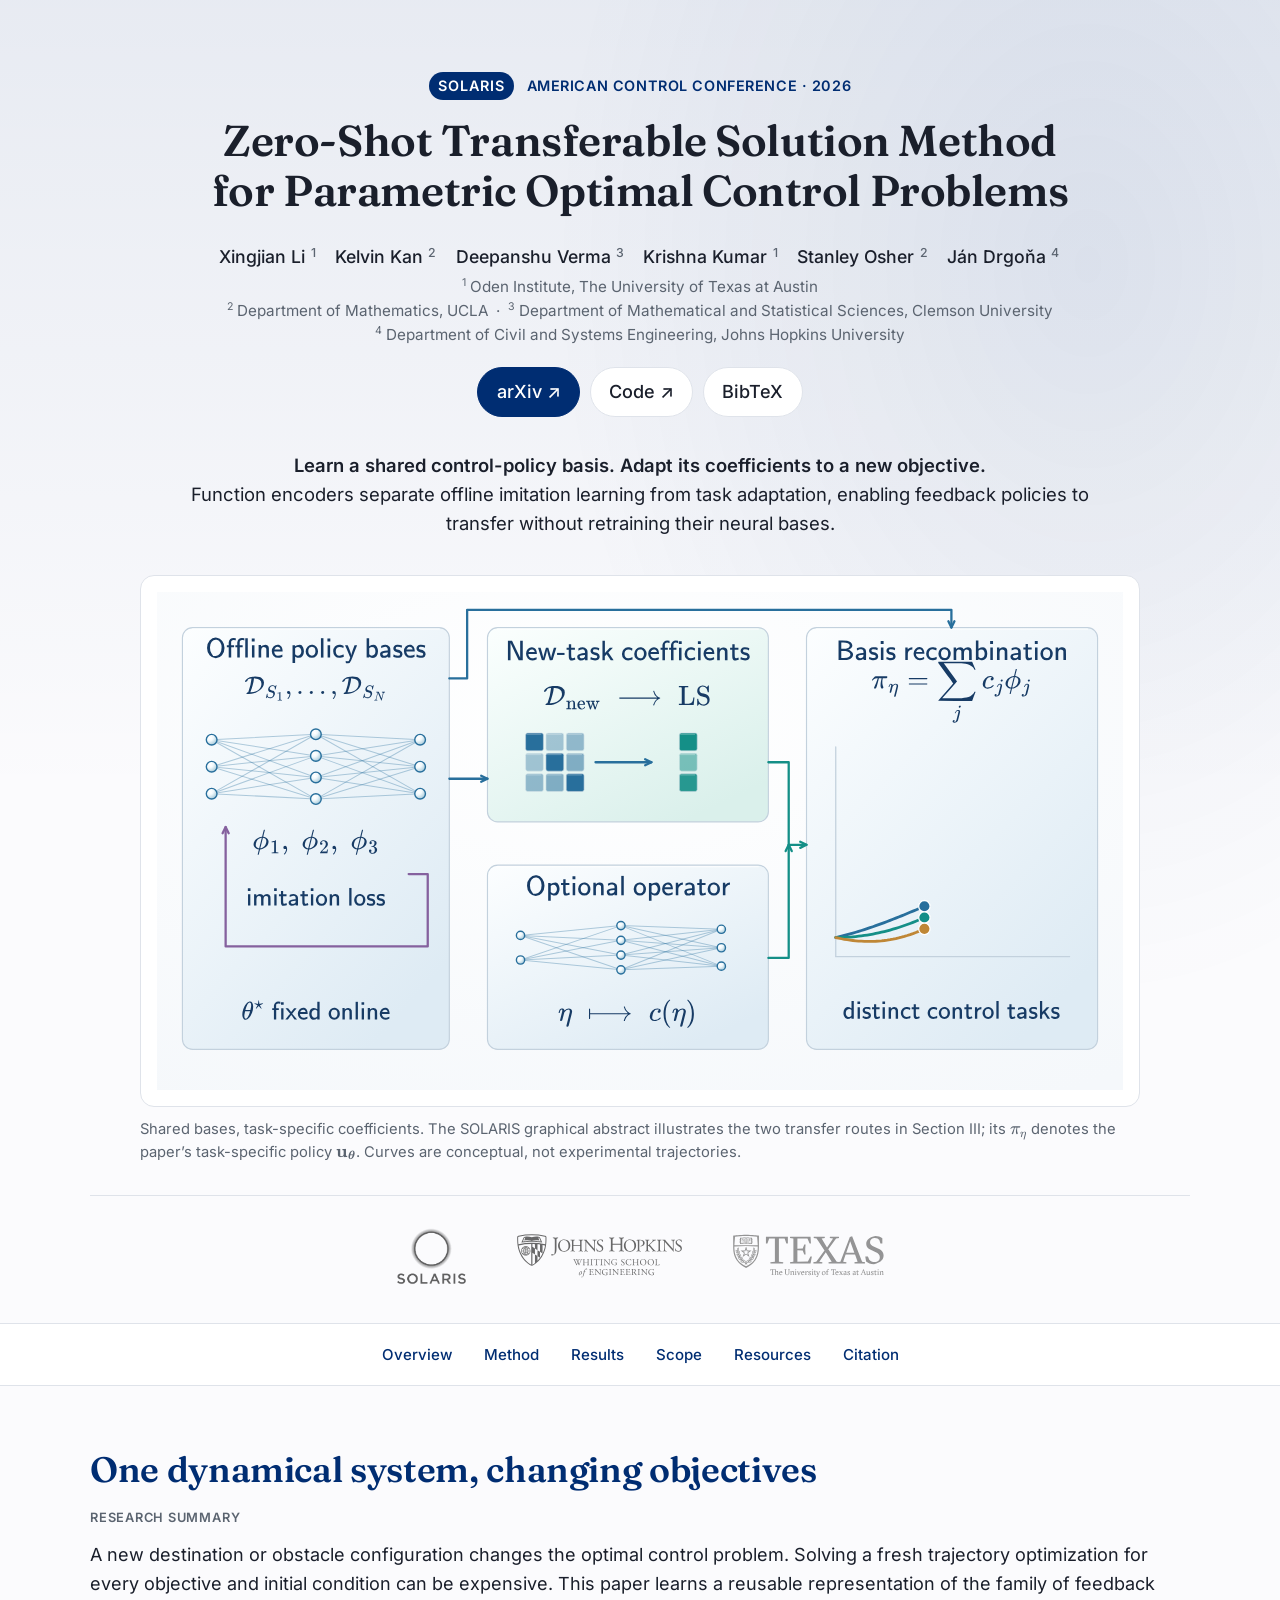
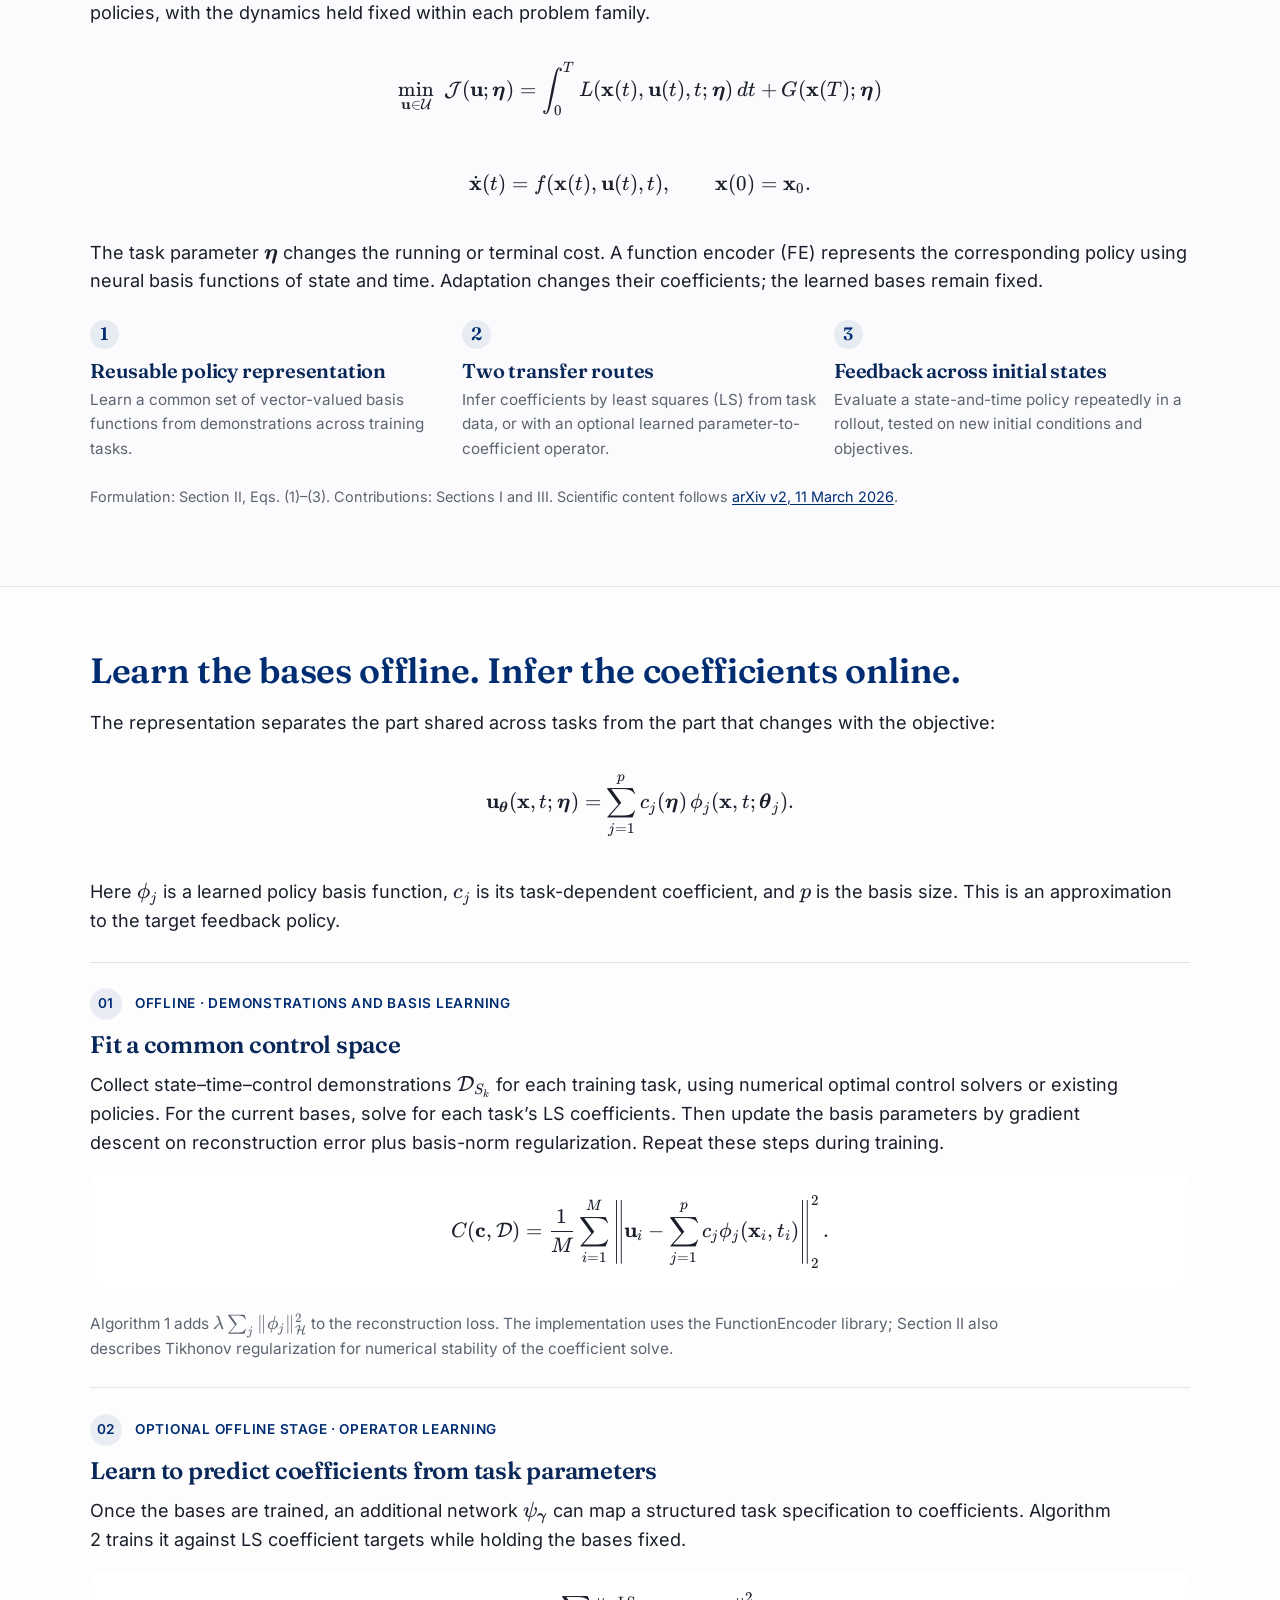
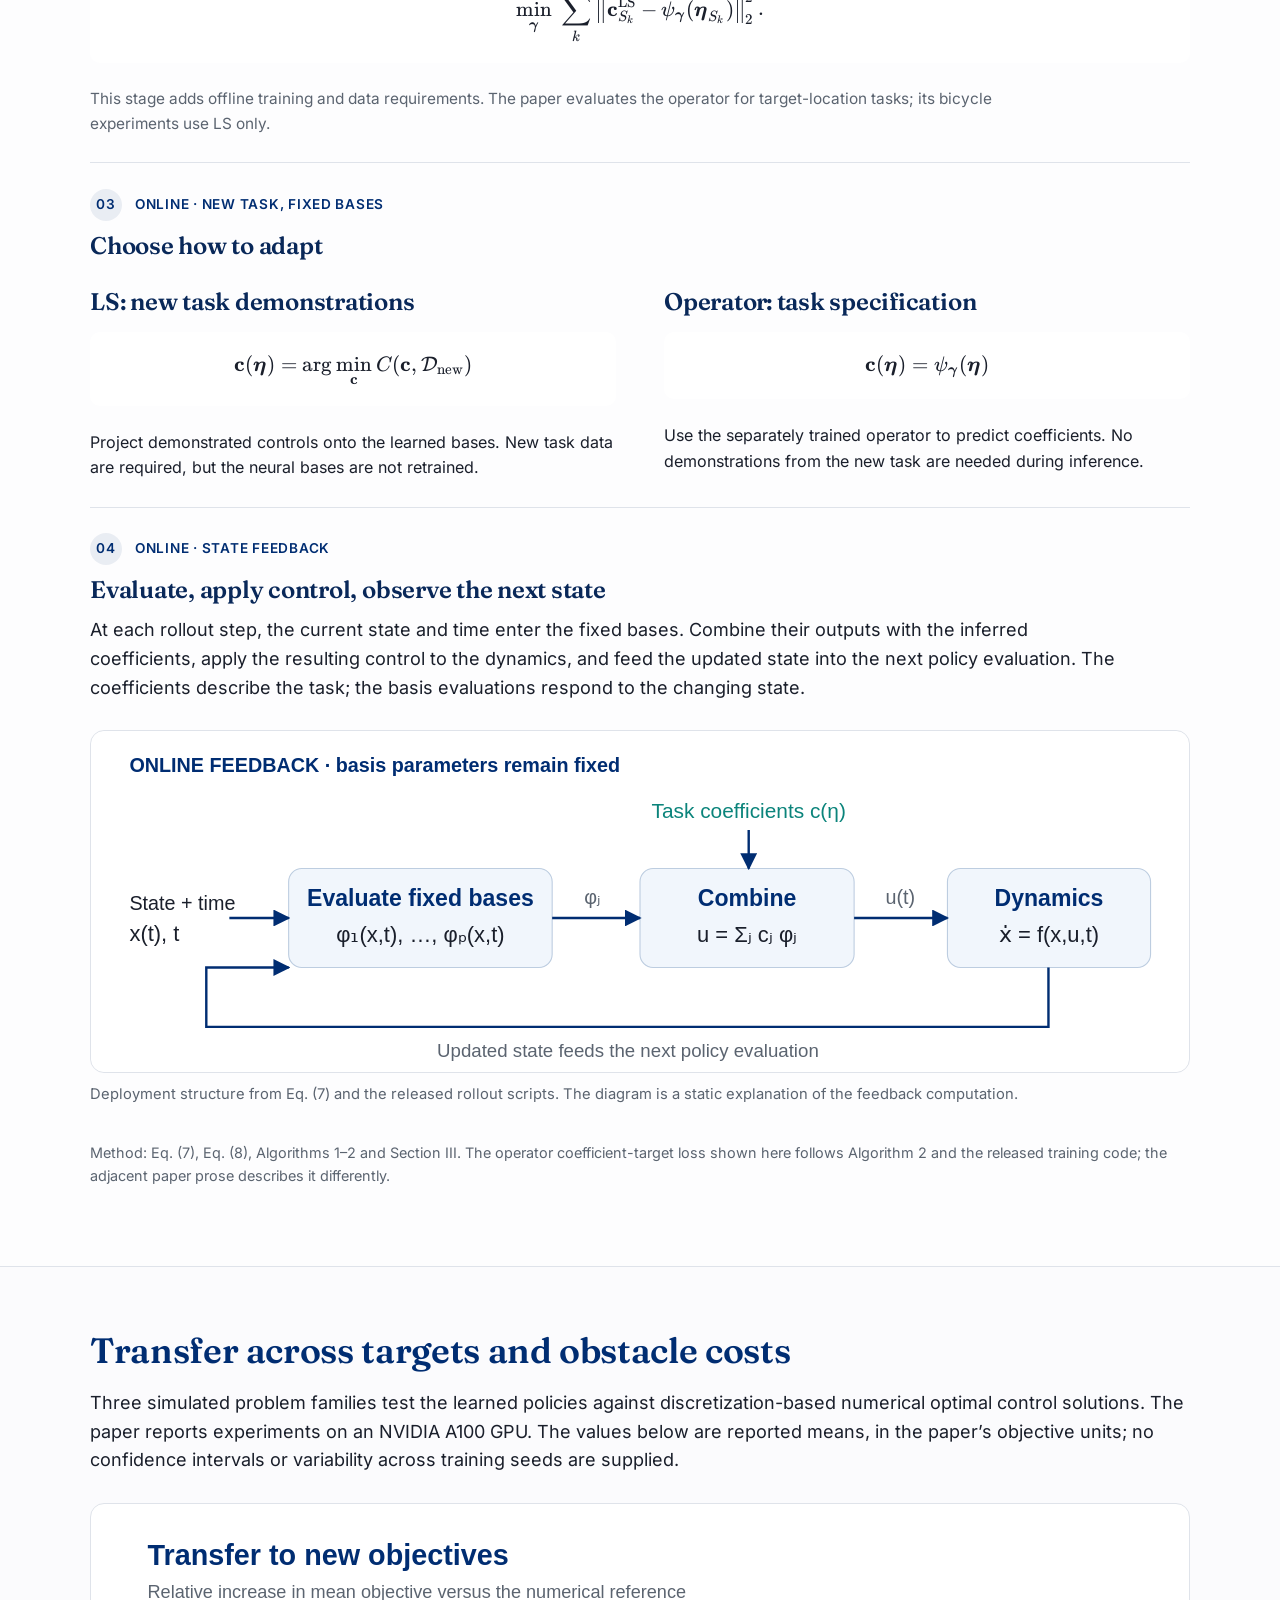
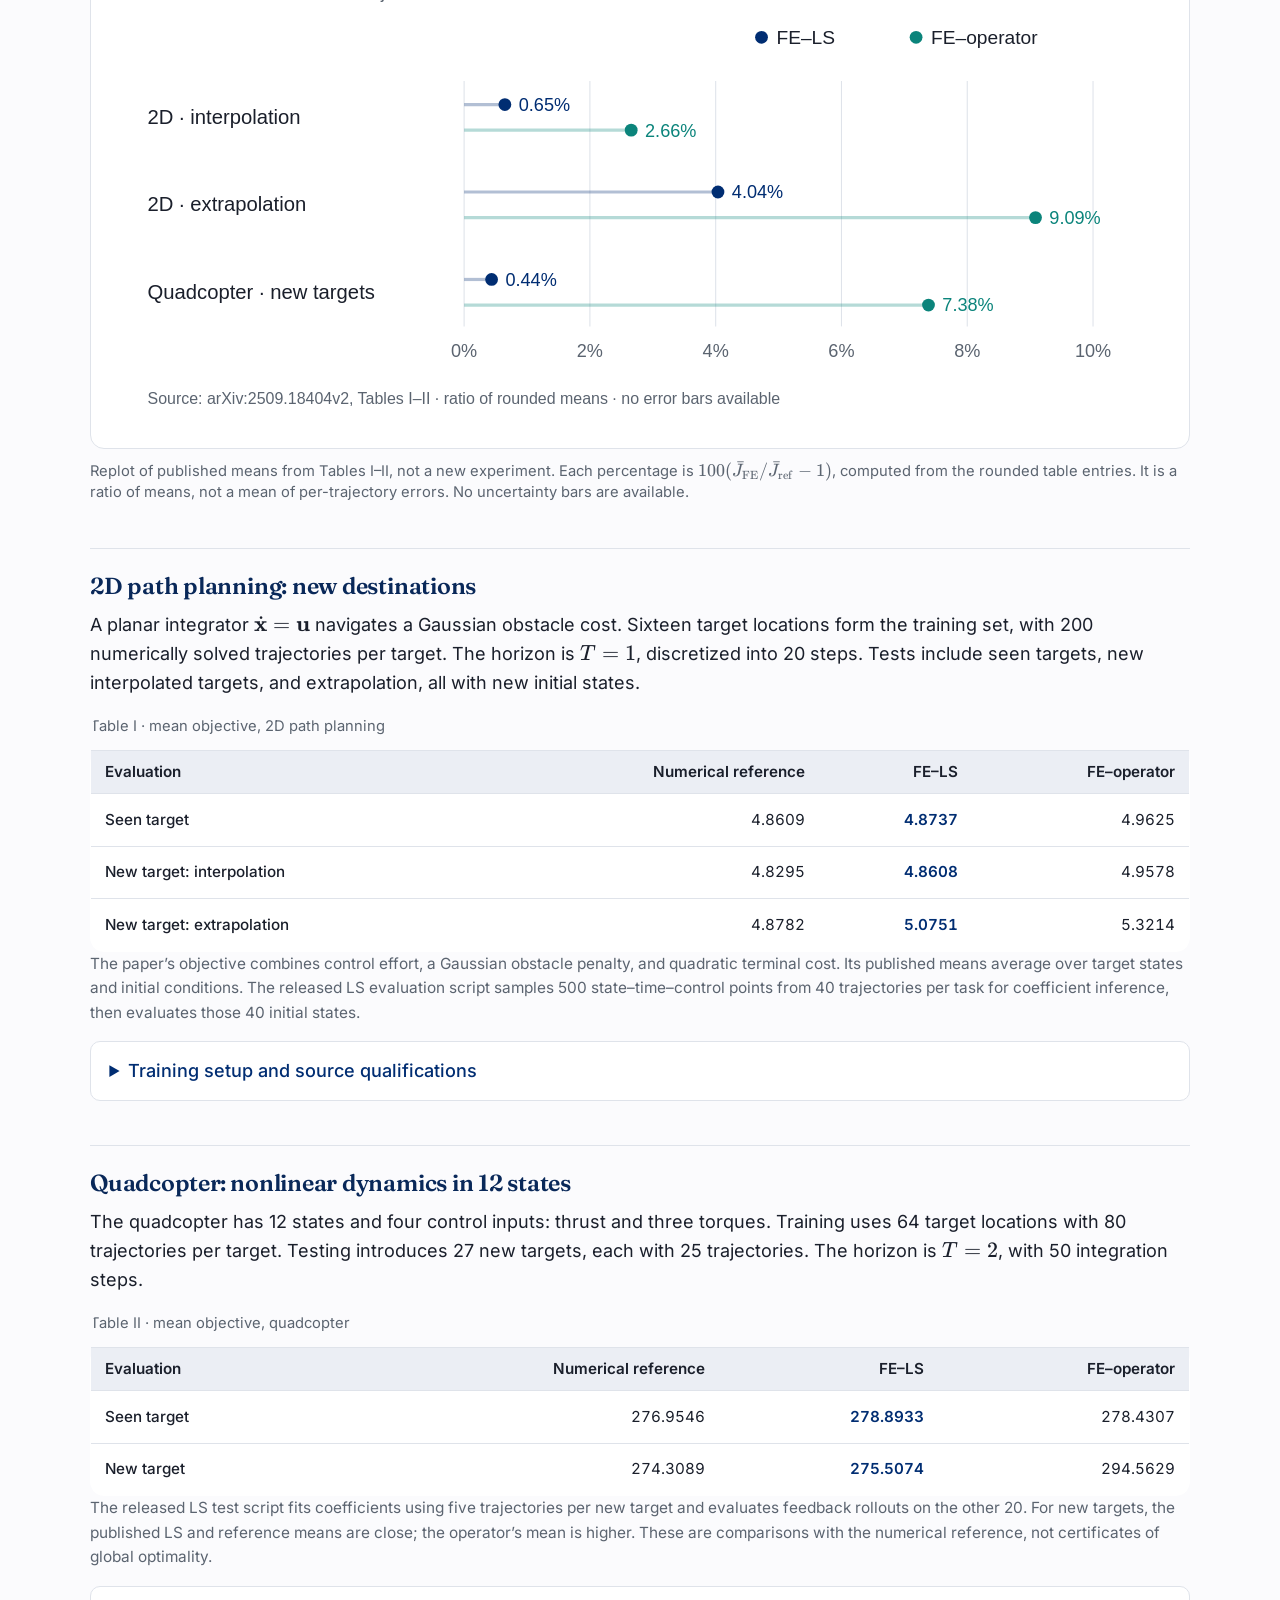
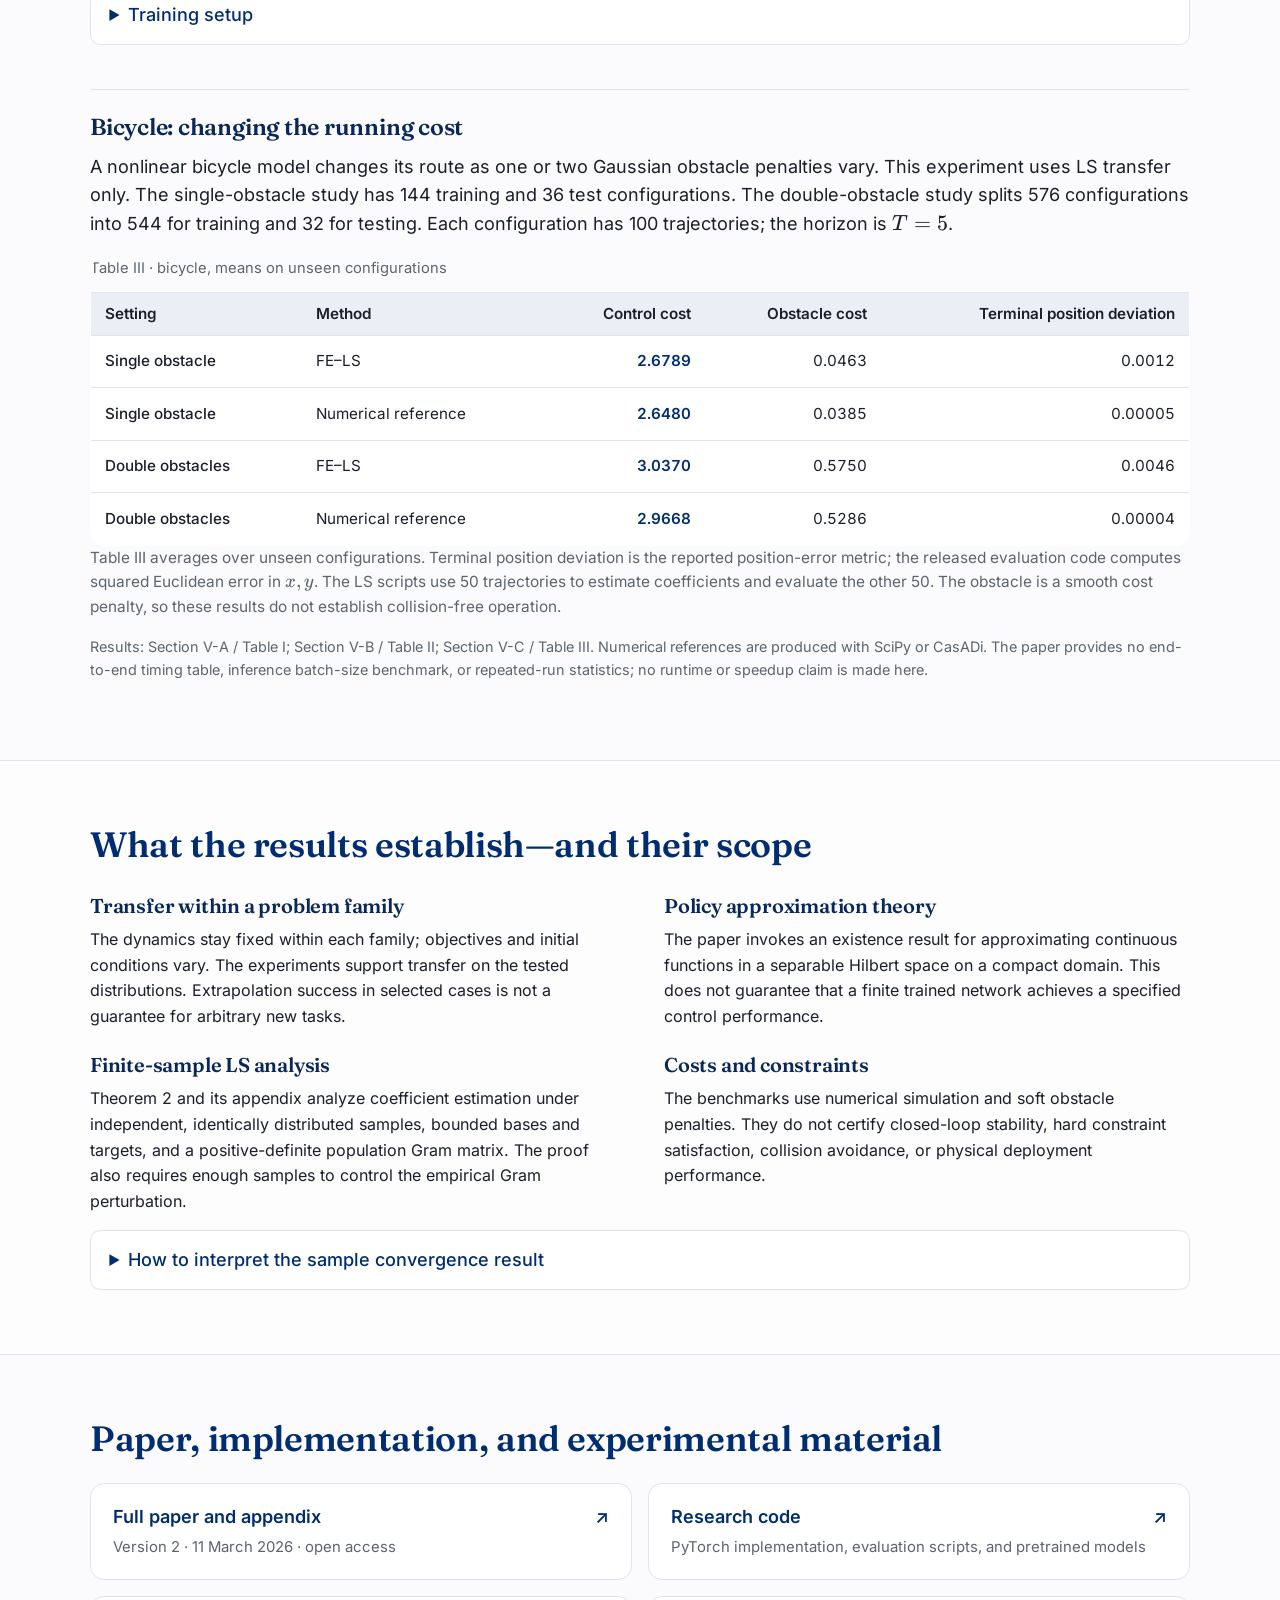
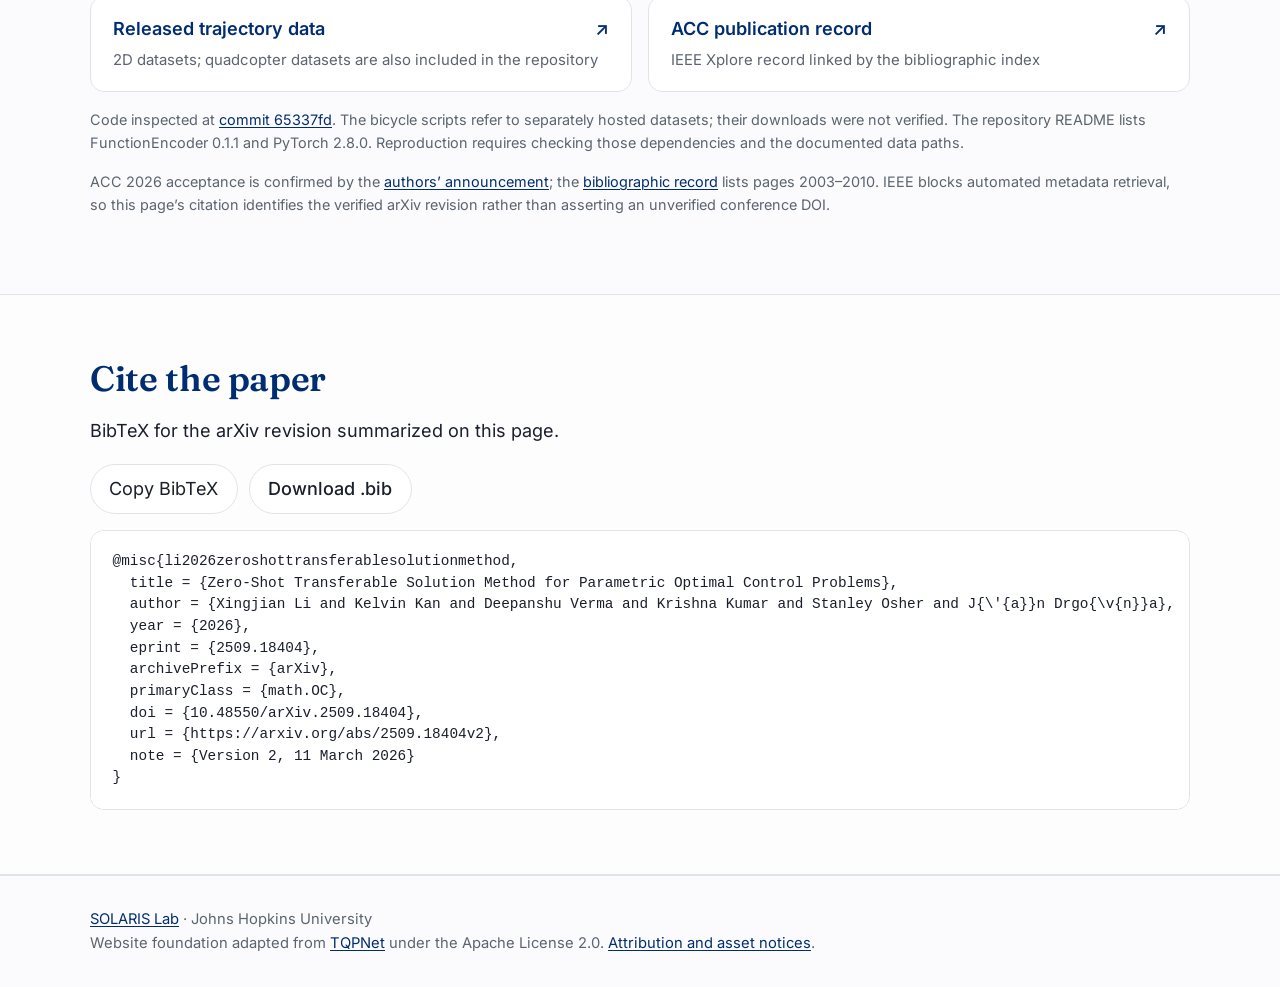
==== index.html @ 15a9cbb8 "Publish FE-OC research page with audited sources and browser-checked Pages deployment" ====
<!doctype html>
<html lang="en">
<head>
<meta charset="utf-8"><meta name="viewport" content="width=device-width, initial-scale=1">
<title>Zero-Shot Transferable Solution Method for Parametric Optimal Control Problems | SOLARIS</title>
<meta name="description" content="Function encoder policies learn reusable control bases offline and transfer to new objectives through least-squares or operator-based coefficient inference.">
<link rel="canonical" href="https://solaris-jhu.github.io/FE-OC-website/">
<meta property="og:type" content="website"><meta property="og:site_name" content="SOLARIS Research">
<meta property="og:title" content="Zero-Shot Transferable Solution Method for Parametric Optimal Control Problems"><meta property="og:description" content="Function encoder policies learn reusable control bases offline and transfer to new objectives through least-squares or operator-based coefficient inference.">
<meta property="og:url" content="https://solaris-jhu.github.io/FE-OC-website/"><meta property="og:image" content="https://solaris-jhu.github.io/FE-OC-website/assets/social-preview.png">
<meta property="og:image:width" content="1200"><meta property="og:image:height" content="630">
<meta property="og:image:alt" content="Function encoder policies: learn shared bases, infer task coefficients, evaluate feedback control.">
<meta name="twitter:card" content="summary_large_image"><meta name="twitter:title" content="Zero-Shot Transferable Solution Method for Parametric Optimal Control Problems">
<meta name="twitter:description" content="Function encoder policies learn reusable control bases offline and transfer to new objectives through least-squares or operator-based coefficient inference."><meta name="twitter:image" content="https://solaris-jhu.github.io/FE-OC-website/assets/social-preview.png">
<meta name="citation_title" content="Zero-Shot Transferable Solution Method for Parametric Optimal Control Problems">
<meta name="citation_author" content="Xingjian Li">
<meta name="citation_author" content="Kelvin Kan">
<meta name="citation_author" content="Deepanshu Verma">
<meta name="citation_author" content="Krishna Kumar">
<meta name="citation_author" content="Stanley Osher">
<meta name="citation_author" content="Ján Drgoňa">
<meta name="citation_publication_date" content="2026/03/11"><meta name="citation_arxiv_id" content="2509.18404">
<meta name="citation_pdf_url" content="https://arxiv.org/pdf/2509.18404v2">
<meta name="citation_doi" content="10.48550/arXiv.2509.18404">
<link rel="icon" href="assets/logos/solaris.png"><link rel="stylesheet" href="assets/fonts/fonts.css">
<link rel="stylesheet" href="template.css"><link rel="stylesheet" href="style.css">
<link rel="stylesheet" href="assets/vendor/katex/katex.min.css">
<script type="application/ld+json">{"@context": "https://schema.org", "@type": "ScholarlyArticle", "name": "Zero-Shot Transferable Solution Method for Parametric Optimal Control Problems", "headline": "Zero-Shot Transferable Solution Method for Parametric Optimal Control Problems", "url": "https://solaris-jhu.github.io/FE-OC-website/", "description": "Function encoder policies learn reusable control bases offline and transfer to new objectives through least-squares or operator-based coefficient inference.", "author": [{"@type": "Person", "name": "Xingjian Li", "url": "https://oden.utexas.edu/people/directory/Xingjian-Li/"}, {"@type": "Person", "name": "Kelvin Kan", "url": "https://www.math.ucla.edu/~kelvin.kan/home.html"}, {"@type": "Person", "name": "Deepanshu Verma", "url": "https://www.clemson.edu/science/academics/departments/mathstat/about/profiles/dverma"}, {"@type": "Person", "name": "Krishna Kumar", "url": "https://www.geoelements.org/team/krishna-kumar"}, {"@type": "Person", "name": "Stanley Osher", "url": "https://math.ucla.edu/~sjo/"}, {"@type": "Person", "name": "Ján Drgoňa", "url": "https://drgona.github.io/"}], "datePublished": "2025-09-22", "dateModified": "2026-03-11", "identifier": "arXiv:2509.18404v2", "sameAs": "https://arxiv.org/abs/2509.18404v2", "image": "https://solaris-jhu.github.io/FE-OC-website/assets/social-preview.png", "inLanguage": "en"}</script>
<script defer src="assets/vendor/katex/katex.min.js"></script>
<script defer src="assets/vendor/katex/auto-render.min.js"></script><script defer src="site.js"></script>
</head>
<body>
<a class="skip" href="#overview">Skip to research summary</a>
<header class="hero">
 <div class="wrap">
  <div class="hero-head">
   <p class="eyebrow"><a class="pill" href="https://solaris-jhu.github.io/solaris-website/">SOLARIS</a> American Control Conference · 2026</p>
   <h1>Zero-Shot Transferable Solution Method<br class="desktop-break"> for Parametric Optimal Control Problems</h1>
   <div class="authors"><span class="author"><a href="https://oden.utexas.edu/people/directory/Xingjian-Li/">Xingjian Li</a><sup>1</sup></span>
<span class="author"><a href="https://www.math.ucla.edu/~kelvin.kan/home.html">Kelvin Kan</a><sup>2</sup></span>
<span class="author"><a href="https://www.clemson.edu/science/academics/departments/mathstat/about/profiles/dverma">Deepanshu Verma</a><sup>3</sup></span>
<span class="author"><a href="https://www.geoelements.org/team/krishna-kumar">Krishna Kumar</a><sup>1</sup></span>
<span class="author"><a href="https://math.ucla.edu/~sjo/">Stanley Osher</a><sup>2</sup></span>
<span class="author"><a href="https://drgona.github.io/">Ján Drgoňa</a><sup>4</sup></span></div>
   <p class="affiliations"><sup>1</sup> Oden Institute, The University of Texas at Austin<br>
   <sup>2</sup> Department of Mathematics, UCLA &nbsp;·&nbsp; <sup>3</sup> Department of Mathematical and Statistical Sciences, Clemson University<br>
   <sup>4</sup> Department of Civil and Systems Engineering, Johns Hopkins University</p>
   <nav class="buttons" aria-label="Paper resources">
    <a class="btn btn-primary" href="https://arxiv.org/abs/2509.18404">arXiv ↗</a>
    <a class="btn" href="https://github.com/XJ-LI/FE_OC">Code ↗</a>
    <a class="btn" href="#citation">BibTeX</a>
   </nav>
  </div>
  <div class="opening"><p class="summary"><strong>Learn a shared control-policy basis. Adapt its coefficients to a new objective.</strong><br>
  Function encoders separate offline imitation learning from task adaptation, enabling feedback policies to transfer without retraining their neural bases.</p></div>
  <figure class="overview-figure">
   <a class="figure-link" href="assets/figures/graphical-abstract.svg" aria-label="Open the full-size graphical abstract"><img src="assets/figures/graphical-abstract.svg" width="760" height="392" alt="Offline demonstrations train shared policy basis functions. At deployment, least squares uses new task demonstrations or an optional operator maps task parameters to coefficients. The coefficients combine the fixed bases into a task-specific policy."></a>
   <figcaption>Shared bases, task-specific coefficients. The SOLARIS graphical abstract illustrates the two transfer routes in Section III; its \(\pi_\eta\) denotes the paper’s task-specific policy \(\mathbf u_{\boldsymbol\theta}\). Curves are conceptual, not experimental trajectories. <span class="mobile-figure-hint">Scroll the figure horizontally or open it at full size.</span></figcaption>
  </figure>
  <div class="logos">
   <a href="https://solaris-jhu.github.io/solaris-website/"><img class="square" src="assets/logos/solaris.png" width="500" height="500" alt="SOLARIS Lab"></a>
   <a href="https://engineering.jhu.edu/"><img src="assets/logos/jhu-whiting.svg" width="280" height="70" alt="Johns Hopkins Whiting School of Engineering"></a>
   <a href="https://oden.utexas.edu/"><img src="assets/logos/ut-austin.svg" width="280" height="70" alt="The University of Texas at Austin"></a>
  </div>
 </div>
</header>
<nav class="section-nav" aria-label="Page sections"><div class="wrap">
 <a href="#overview">Overview</a><a href="#method">Method</a><a href="#results">Results</a><a href="#scope">Scope</a><a href="#resources">Resources</a><a href="#citation">Citation</a>
</div></nav>
<main>
<section id="overview"><div class="wrap wrap-narrow">
 <h2>One dynamical system, changing objectives</h2>
 <p class="summary-label">Research summary</p>
 <p>A new destination or obstacle configuration changes the optimal control problem. Solving a fresh trajectory optimization for every objective and initial condition can be expensive. This paper learns a reusable representation of the family of feedback policies, with the dynamics held fixed within each problem family.</p>
 <div class="math">$$\min_{\mathbf u\in\mathcal U}\;\mathcal J(\mathbf u;\boldsymbol\eta)=\int_0^T L(\mathbf x(t),\mathbf u(t),t;\boldsymbol\eta)\,dt+G(\mathbf x(T);\boldsymbol\eta)$$</div>
 <div class="math">$$\dot{\mathbf x}(t)=f(\mathbf x(t),\mathbf u(t),t),\qquad \mathbf x(0)=\mathbf x_0.$$</div>
 <p>The task parameter \(\boldsymbol\eta\) changes the running or terminal cost. A function encoder (FE) represents the corresponding policy using neural basis functions of state and time. Adaptation changes their coefficients; the learned bases remain fixed.</p>
 <div class="pillars">
  <div><span class="num">1</span><h3>Reusable policy representation</h3><p>Learn a common set of vector-valued basis functions from demonstrations across training tasks.</p></div>
  <div><span class="num">2</span><h3>Two transfer routes</h3><p>Infer coefficients by least squares (LS) from task data, or with an optional learned parameter-to-coefficient operator.</p></div>
  <div><span class="num">3</span><h3>Feedback across initial states</h3><p>Evaluate a state-and-time policy repeatedly in a rollout, tested on new initial conditions and objectives.</p></div>
 </div>
 <p class="source-note">Formulation: Section II, Eqs. (1)–(3). Contributions: Sections I and III. Scientific content follows <a href="https://arxiv.org/abs/2509.18404v2">arXiv v2, 11 March 2026</a>.</p>
</div></section>
<section id="method" class="alt"><div class="wrap wrap-narrow">
 <h2>Learn the bases offline. Infer the coefficients online.</h2>
 <p>The representation separates the part shared across tasks from the part that changes with the objective:</p>
 <div class="math">$$\mathbf u_{\boldsymbol\theta}(\mathbf x,t;\boldsymbol\eta)=\sum_{j=1}^{p}c_j(\boldsymbol\eta)\,\phi_j(\mathbf x,t;\boldsymbol\theta_j).$$</div>
 <p>Here \(\phi_j\) is a learned policy basis function, \(c_j\) is its task-dependent coefficient, and \(p\) is the basis size. This is an approximation to the target feedback policy.</p>
 <div class="method-step">
  <div class="step-label"><span>01</span><span>Offline · demonstrations and basis learning</span></div>
  <h3>Fit a common control space</h3>
  <p>Collect state–time–control demonstrations \(\mathcal D_{S_k}\) for each training task, using numerical optimal control solvers or existing policies. For the current bases, solve for each task’s LS coefficients. Then update the basis parameters by gradient descent on reconstruction error plus basis-norm regularization. Repeat these steps during training.</p>
  <div class="math">$$C(\mathbf c,\mathcal D)=\frac{1}{M}\sum_{i=1}^{M}\left\|\mathbf u_i-\sum_{j=1}^{p}c_j\phi_j(\mathbf x_i,t_i)\right\|_2^2.$$</div>
  <p class="detail">Algorithm 1 adds \(\lambda\sum_j\|\phi_j\|_{\mathcal H}^2\) to the reconstruction loss. The implementation uses the FunctionEncoder library; Section II also describes Tikhonov regularization for numerical stability of the coefficient solve.</p>
 </div>
 <div class="method-step">
  <div class="step-label"><span>02</span><span>Optional offline stage · operator learning</span></div>
  <h3>Learn to predict coefficients from task parameters</h3>
  <p>Once the bases are trained, an additional network \(\psi_{\boldsymbol\gamma}\) can map a structured task specification to coefficients. Algorithm 2 trains it against LS coefficient targets while holding the bases fixed.</p>
  <div class="math">$$\min_{\boldsymbol\gamma}\;\sum_k\left\|\mathbf c_{S_k}^{\rm LS}-\psi_{\boldsymbol\gamma}(\boldsymbol\eta_{S_k})\right\|_2^2.$$</div>
  <p class="detail">This stage adds offline training and data requirements. The paper evaluates the operator for target-location tasks; its bicycle experiments use LS only.</p>
 </div>
 <div class="method-step">
  <div class="step-label"><span>03</span><span>Online · new task, fixed bases</span></div>
  <h3>Choose how to adapt</h3>
  <div class="scope-grid">
   <div><h3>LS: new task demonstrations</h3><div class="math">$$\mathbf c(\boldsymbol\eta)=\arg\min_{\mathbf c}C(\mathbf c,\mathcal D_{\rm new})$$</div><p>Project demonstrated controls onto the learned bases. New task data are required, but the neural bases are not retrained.</p></div>
   <div><h3>Operator: task specification</h3><div class="math">$$\mathbf c(\boldsymbol\eta)=\psi_{\boldsymbol\gamma}(\boldsymbol\eta)$$</div><p>Use the separately trained operator to predict coefficients. No demonstrations from the new task are needed during inference.</p></div>
  </div>
 </div>
 <div class="method-step">
  <div class="step-label"><span>04</span><span>Online · state feedback</span></div>
  <h3>Evaluate, apply control, observe the next state</h3>
  <p>At each rollout step, the current state and time enter the fixed bases. Combine their outputs with the inferred coefficients, apply the resulting control to the dynamics, and feed the updated state into the next policy evaluation. The coefficients describe the task; the basis evaluations respond to the changing state.</p>
  <figure class="figure"><img src="assets/figures/feedback.svg" width="1000" height="310" alt="Current state and time enter fixed policy basis functions. Task coefficients weight the basis outputs to produce control. The dynamical system evolves, returning its state to the policy in a closed feedback loop."><figcaption>Deployment structure from Eq. (7) and the released rollout scripts. The diagram is a static explanation of the feedback computation.</figcaption></figure>
 </div>
 <p class="source-note">Method: Eq. (7), Eq. (8), Algorithms 1–2 and Section III. The operator coefficient-target loss shown here follows Algorithm 2 and the released training code; the adjacent paper prose describes it differently.</p>
</div></section>
<section id="results"><div class="wrap wrap-narrow">
 <h2>Transfer across targets and obstacle costs</h2>
 <p>Three simulated problem families test the learned policies against discretization-based numerical optimal control solutions. The paper reports experiments on an NVIDIA A100 GPU. The values below are reported means, in the paper’s objective units; no confidence intervals or variability across training seeds are supplied.</p>
 <figure class="figure"><a class="figure-link" href="assets/figures/objective-comparison.svg" aria-label="Open full-size objective comparison"><img src="assets/figures/objective-comparison.svg" width="1000" height="480" alt="Relative increases in mean objective from Tables I and II. New 2D interpolation: LS 0.65 percent, operator 2.66 percent; extrapolation: LS 4.04 percent, operator 9.09 percent. New quadcopter targets: LS 0.44 percent, operator 7.38 percent."></a><figcaption>Replot of published means from Tables I–II, not a new experiment. Each percentage is \(100(\bar J_{\rm FE}/\bar J_{\rm ref}-1)\), computed from the rounded table entries. It is a ratio of means, not a mean of per-trajectory errors. No uncertainty bars are available. <span class="mobile-figure-hint">Scroll horizontally to read the figure at full size.</span></figcaption></figure>
 <h3 id="path-planning">2D path planning: new destinations</h3>
 <p>A planar integrator \(\dot{\mathbf x}=\mathbf u\) navigates a Gaussian obstacle cost. Sixteen target locations form the training set, with 200 numerically solved trajectories per target. The horizon is \(T=1\), discretized into 20 steps. Tests include seen targets, new interpolated targets, and extrapolation, all with new initial states.</p>
 <div class="table-wrap" tabindex="0" role="region" aria-label="Table I · mean objective, 2D path planning"><table class="results" id="table1"><caption>Table I · mean objective, 2D path planning</caption><thead><tr><th scope="col">Evaluation</th><th scope="col">Numerical reference</th><th scope="col">FE–LS</th><th scope="col">FE–operator</th></tr></thead><tbody><tr><th scope="row">Seen target</th><td>4.8609</td><td>4.8737</td><td>4.9625</td></tr><tr><th scope="row">New target: interpolation</th><td>4.8295</td><td>4.8608</td><td>4.9578</td></tr><tr><th scope="row">New target: extrapolation</th><td>4.8782</td><td>5.0751</td><td>5.3214</td></tr></tbody></table></div>
 <p class="detail">The paper’s objective combines control effort, a Gaussian obstacle penalty, and quadratic terminal cost. Its published means average over target states and initial conditions. The released LS evaluation script samples 500 state–time–control points from 40 trajectories per task for coefficient inference, then evaluates those 40 initial states.</p>
 <details><summary>Training setup and source qualifications</summary><p>Section V-A specifies 100 bases, a four-layer multilayer perceptron with hidden width 256, Adam at learning rate 0.001, and 20,000 training steps. The paper’s prose states that errors are below 4% across test cases, but Table I gives larger relative differences for extrapolation, especially for the operator. This page uses the table values without that blanket claim.</p><p>The released 2D evaluation script accumulates control norms, whereas the paper specifies squared control norms. Table I is reproduced from the paper; these values have not been independently reproduced from that script.</p></details>
 <h3 id="quadcopter">Quadcopter: nonlinear dynamics in 12 states</h3>
 <p>The quadcopter has 12 states and four control inputs: thrust and three torques. Training uses 64 target locations with 80 trajectories per target. Testing introduces 27 new targets, each with 25 trajectories. The horizon is \(T=2\), with 50 integration steps.</p>
 <div class="table-wrap" tabindex="0" role="region" aria-label="Table II · mean objective, quadcopter"><table class="results" id="table2"><caption>Table II · mean objective, quadcopter</caption><thead><tr><th scope="col">Evaluation</th><th scope="col">Numerical reference</th><th scope="col">FE–LS</th><th scope="col">FE–operator</th></tr></thead><tbody><tr><th scope="row">Seen target</th><td>276.9546</td><td>278.8933</td><td>278.4307</td></tr><tr><th scope="row">New target</th><td>274.3089</td><td>275.5074</td><td>294.5629</td></tr></tbody></table></div>
 <p class="detail">The released LS test script fits coefficients using five trajectories per new target and evaluates feedback rollouts on the other 20. For new targets, the published LS and reference means are close; the operator’s mean is higher. These are comparisons with the numerical reference, not certificates of global optimality.</p>
 <details><summary>Training setup</summary><p>Section V-B uses the same 100-basis, four-layer, width-256 architecture and optimizer settings as the 2D example, with 100,000 iterations. The objective combines quadratic control effort with a terminal state penalty weighted by 500.</p></details>
 <h3 id="bicycle">Bicycle: changing the running cost</h3>
 <p>A nonlinear bicycle model changes its route as one or two Gaussian obstacle penalties vary. This experiment uses LS transfer only. The single-obstacle study has 144 training and 36 test configurations. The double-obstacle study splits 576 configurations into 544 for training and 32 for testing. Each configuration has 100 trajectories; the horizon is \(T=5\).</p>
 <div class="table-wrap" tabindex="0" role="region" aria-label="Table III · bicycle, means on unseen configurations"><table class="results" id="table3"><caption>Table III · bicycle, means on unseen configurations</caption><thead><tr><th scope="col">Setting</th><th scope="col">Method</th><th scope="col">Control cost</th><th scope="col">Obstacle cost</th><th scope="col">Terminal position deviation</th></tr></thead><tbody><tr><th scope="row">Single obstacle</th><td>FE–LS</td><td>2.6789</td><td>0.0463</td><td>0.0012</td></tr><tr><th scope="row">Single obstacle</th><td>Numerical reference</td><td>2.6480</td><td>0.0385</td><td>0.00005</td></tr><tr><th scope="row">Double obstacles</th><td>FE–LS</td><td>3.0370</td><td>0.5750</td><td>0.0046</td></tr><tr><th scope="row">Double obstacles</th><td>Numerical reference</td><td>2.9668</td><td>0.5286</td><td>0.00004</td></tr></tbody></table></div>
 <p class="detail">Table III averages over unseen configurations. Terminal position deviation is the reported position-error metric; the released evaluation code computes squared Euclidean error in \(x,y\). The LS scripts use 50 trajectories to estimate coefficients and evaluate the other 50. The obstacle is a smooth cost penalty, so these results do not establish collision-free operation.</p>
 <p class="source-note">Results: Section V-A / Table I; Section V-B / Table II; Section V-C / Table III. Numerical references are produced with SciPy or CasADi. The paper provides no end-to-end timing table, inference batch-size benchmark, or repeated-run statistics; no runtime or speedup claim is made here.</p>
</div></section>
<section id="scope" class="alt"><div class="wrap wrap-narrow">
 <h2>What the results establish—and their scope</h2>
 <div class="scope-grid">
  <div><h3>Transfer within a problem family</h3><p>The dynamics stay fixed within each family; objectives and initial conditions vary. The experiments support transfer on the tested distributions. Extrapolation success in selected cases is not a guarantee for arbitrary new tasks.</p></div>
  <div><h3>Policy approximation theory</h3><p>The paper invokes an existence result for approximating continuous functions in a separable Hilbert space on a compact domain. This does not guarantee that a finite trained network achieves a specified control performance.</p></div>
  <div><h3>Finite-sample LS analysis</h3><p>Theorem 2 and its appendix analyze coefficient estimation under independent, identically distributed samples, bounded bases and targets, and a positive-definite population Gram matrix. The proof also requires enough samples to control the empirical Gram perturbation.</p></div>
  <div><h3>Costs and constraints</h3><p>The benchmarks use numerical simulation and soft obstacle penalties. They do not certify closed-loop stability, hard constraint satisfaction, collision avoidance, or physical deployment performance.</p></div>
 </div>
 <details><summary>How to interpret the sample convergence result</summary><p>The appendix gives an asymptotic \(\mathcal O(M^{-1/2})\) coefficient-error rate for a fixed basis, with conditioning-dependent constants and additional finite-sample terms. It concerns unregularized population and empirical LS solutions. It is not an exact-optimality claim, and does not directly certify correlated trajectory samples or the optional operator network.</p></details>
</div></section>
<section id="resources"><div class="wrap wrap-narrow">
 <h2>Paper, implementation, and experimental material</h2>
 <div class="resource-grid">
  <a class="resource-card" href="https://arxiv.org/abs/2509.18404v2"><strong>Full paper and appendix <span aria-hidden="true">↗</span></strong><span>Version 2 · 11 March 2026 · open access</span></a>
  <a class="resource-card" href="https://github.com/XJ-LI/FE_OC"><strong>Research code <span aria-hidden="true">↗</span></strong><span>PyTorch implementation, evaluation scripts, and pretrained models</span></a>
  <a class="resource-card" href="https://github.com/XJ-LI/FE_OC/tree/65337fde9b540b3ecb8f4f4b0771ad1efae71f6a/2D_toy_control/Dataset"><strong>Released trajectory data <span aria-hidden="true">↗</span></strong><span>2D datasets; quadcopter datasets are also included in the repository</span></a>
  <a class="resource-card" href="https://ieeexplore.ieee.org/document/11615530"><strong>ACC publication record <span aria-hidden="true">↗</span></strong><span>IEEE Xplore record linked by the bibliographic index</span></a>
 </div>
 <p class="source-note">Code inspected at <a href="https://github.com/XJ-LI/FE_OC/tree/65337fde9b540b3ecb8f4f4b0771ad1efae71f6a">commit 65337fd</a>. The bicycle scripts refer to separately hosted datasets; their downloads were not verified. The repository README lists FunctionEncoder 0.1.1 and PyTorch 2.8.0. Reproduction requires checking those dependencies and the documented data paths.</p>
 <p class="source-note">ACC 2026 acceptance is confirmed by the <a href="https://drgona.github.io/news/">authors’ announcement</a>; the <a href="https://dblp.org/rec/conf/amcc/LiKVKOD26.html?view=bibtex">bibliographic record</a> lists pages 2003–2010. IEEE blocks automated metadata retrieval, so this page’s citation identifies the verified arXiv revision rather than asserting an unverified conference DOI.</p>
</div></section>
<section id="citation" class="alt"><div class="wrap wrap-narrow">
 <h2>Cite the paper</h2><p>BibTeX for the arXiv revision summarized on this page.</p>
 <div class="citation-actions"><button class="btn" id="copy-bibtex" type="button">Copy BibTeX</button><a class="btn" href="citation.bib" download>Download .bib</a><span id="copy-status" role="status" aria-live="polite"></span></div>
 <pre tabindex="0" aria-label="BibTeX citation"><code id="bibtex">@misc{li2026zeroshottransferablesolutionmethod,
  title = {Zero-Shot Transferable Solution Method for Parametric Optimal Control Problems},
  author = {Xingjian Li and Kelvin Kan and Deepanshu Verma and Krishna Kumar and Stanley Osher and J{\&#x27;{a}}n Drgo{\v{n}}a},
  year = {2026},
  eprint = {2509.18404},
  archivePrefix = {arXiv},
  primaryClass = {math.OC},
  doi = {10.48550/arXiv.2509.18404},
  url = {https://arxiv.org/abs/2509.18404v2},
  note = {Version 2, 11 March 2026}
}</code></pre>
</div></section>
</main>
<footer><div class="wrap"><p><a href="https://solaris-jhu.github.io/solaris-website/">SOLARIS Lab</a> · Johns Hopkins University<br>Website foundation adapted from <a href="https://solaris-jhu.github.io/TQPNet/">TQPNet</a> under the Apache License 2.0. <a href="NOTICE">Attribution and asset notices</a>.</p></div></footer>
</body></html>
---- assets/fonts/fonts.css ----
@font-face {
  font-family: 'Fraunces';
  font-style: normal;
  font-weight: 500;
  font-display: swap;
  src: url(font-0.ttf) format('truetype');
}
@font-face {
  font-family: 'Fraunces';
  font-style: normal;
  font-weight: 600;
  font-display: swap;
  src: url(font-1.ttf) format('truetype');
}
@font-face {
  font-family: 'Inter';
  font-style: normal;
  font-weight: 400;
  font-display: swap;
  src: url(font-2.ttf) format('truetype');
}
@font-face {
  font-family: 'Inter';
  font-style: normal;
  font-weight: 500;
  font-display: swap;
  src: url(font-3.ttf) format('truetype');
}
@font-face {
  font-family: 'Inter';
  font-style: normal;
  font-weight: 600;
  font-display: swap;
  src: url(font-4.ttf) format('truetype');
}
---- template.css ----
/* Design tokens */
:root {
  --bg: #fbfbfd;
  --fg: #1a1f2b;
  --muted: #5b6470;
  --accent: #002d72;            /* JHU Heritage Blue */
  --accent-soft: rgba(0, 45, 114, 0.08);
  --card: #ffffff;
  --border: #dfe3ea;
  --font-body: "Inter", system-ui, -apple-system, "Segoe UI", Roboto, sans-serif;
  --font-display: "Fraunces", Georgia, "Times New Roman", serif;
  --radius: 14px;
  color-scheme: light dark;
}
@media (prefers-color-scheme: dark) {
  :root {
    --bg: #0d1628;
    --fg: #e8ecf3;
    --muted: #a7b1c2;
    --accent: #68ace5;          /* JHU Spirit Blue */
    --accent-soft: rgba(104, 172, 229, 0.14);
    --card: #15223d;
    --border: #2a3a5c;
  }
}

/* Base */
*, *::before, *::after { box-sizing: border-box; }
html { scroll-behavior: smooth; }
body {
  margin: 0;
  background: var(--bg);
  color: var(--fg);
  font-family: var(--font-body);
  font-size: 1.125rem;
  line-height: 1.6;
  -webkit-font-smoothing: antialiased;
}
img, svg { max-width: 100%; height: auto; display: block; }
a { color: var(--accent); text-decoration-thickness: 1px; text-underline-offset: 0.15em; }
a:focus-visible, button:focus-visible { outline: 3px solid var(--accent); outline-offset: 3px; }
h1, h2, h3 { font-family: var(--font-display); font-weight: 600; line-height: 1.15; margin: 0 0 0.5em; letter-spacing: -0.01em; }
h1 { font-size: clamp(2rem, 4.2vw, 3.1rem); }
h2 { font-size: clamp(1.6rem, 2.8vw, 2.2rem); margin-top: 0; color: var(--accent); }
h3 { font-size: 1.25rem; color: color-mix(in srgb, var(--accent) 65%, var(--fg)); }
p { margin: 0 0 1em; }
.skip { position: absolute; left: -999px; top: 0; background: var(--accent); color: #fff; padding: 0.5rem 1rem; z-index: 10; }
.skip:focus { left: 1rem; top: 1rem; }

/* Containers */
.wrap { width: min(100% - 2.5rem, 1100px); margin-inline: auto; }
.wrap-narrow { width: min(100% - 2.5rem, 1100px); }
.prose { max-width: 68ch; }
.wrap-narrow .prose { max-width: none; }
section { padding-block: clamp(2.5rem, 5vw, 4rem); }

/* Hero */
.hero {
  background:
    radial-gradient(60% 80% at 85% 20%, var(--accent-soft), transparent 70%),
    linear-gradient(180deg, var(--accent-soft), transparent 60%);
  padding-top: clamp(3rem, 8vw, 6rem);
}
.hero-head { margin-bottom: clamp(1.25rem, 3vw, 2rem); text-align: center; }
.hero-head h1 { text-wrap: balance; margin-inline: auto; font-size: clamp(1.9rem, 3.7vw, 2.7rem); }
.hero-grid { display: grid; grid-template-columns: minmax(0, 1fr) minmax(0, 1fr); gap: clamp(1.5rem, 4vw, 4rem); align-items: start; }
.eyebrow { color: var(--accent); font-weight: 600; font-size: 0.9rem; letter-spacing: 0.04em; text-transform: uppercase; margin-bottom: 1rem; }
.authors { font-size: 1.1rem; font-weight: 500; display: flex; flex-wrap: wrap; justify-content: center; gap: 0 1.25rem; margin-bottom: 0.25rem; }
.authors sup, .affiliations sup { font-size: 0.7em; color: var(--muted); }
.author { display: inline-flex; align-items: baseline; gap: 0.35rem; }
.author sup { align-self: flex-start; margin-right: 0.1rem; }
.alink { display: inline-flex; color: var(--muted); line-height: 0; transform: translateY(0.12em); }
.alink svg { width: 0.95em; height: 0.95em; }
.alink:hover, .alink:focus-visible { color: var(--accent); }
.alink + .alink { margin-left: -0.1rem; }
.affiliations { color: var(--muted); font-size: 0.95rem; line-height: 1.5; margin-bottom: 0; }
.affiliations a { color: inherit; text-decoration-color: color-mix(in srgb, var(--muted) 45%, transparent); }
.affiliations a:hover, .affiliations a:focus-visible { color: var(--accent); }
.summary { font-size: 1.15rem; max-width: 60ch; }
.buttons { display: flex; flex-wrap: wrap; gap: 0.6rem; margin-top: 1.5rem; }
.btn {
  display: inline-block; padding: 0.6rem 1.15rem; border-radius: 999px;
  border: 1px solid var(--border); background: var(--card); color: var(--fg);
  font-weight: 500; text-decoration: none;
}
.btn:hover { border-color: var(--accent); color: var(--accent); }
.btn-primary { background: var(--accent); border-color: var(--accent); color: #fff; }
.btn-primary:hover { color: #fff; filter: brightness(1.08); }
.hero-art { margin: 0; }
.hero-art img { width: 100%; height: auto; border-radius: var(--radius); }

/* Institution logos */
.logos { display: flex; flex-wrap: wrap; align-items: center; justify-content: center; gap: 1.5rem 3.5rem; margin-top: clamp(2rem, 4vw, 3rem); padding-top: 1.5rem; border-top: 1px solid var(--border); }
.logos a { display: inline-flex; }
.logos img { height: 44px; width: auto; padding: 0.35rem 0.55rem; border-radius: 8px; box-sizing: content-box; filter: grayscale(1) opacity(0.7); transition: filter 0.2s ease, background-color 0.2s ease; }
.logos img.square { height: 60px; }
.logos a:hover img, .logos a:focus-visible img { filter: none; }
@media (prefers-color-scheme: dark) {
  .logos img { filter: grayscale(1) invert(1) opacity(0.8); }
  .logos a:hover img, .logos a:focus-visible img { filter: none; background-color: #ffffff; }
}
@media (max-width: 560px) { .logos img { height: 34px; } .logos img.square { height: 46px; } .logos { gap: 1rem 2rem; } }

/* Stat strip */
.stats { padding-top: 0; }
.stats-grid { display: grid; grid-template-columns: repeat(4, minmax(0, 1fr)); gap: 1rem; }
.card { background: var(--card); border: 1px solid var(--border); border-radius: var(--radius); padding: 1.25rem 1.35rem; }
.stat-value { font-family: var(--font-display); font-size: 2.4rem; font-weight: 600; color: var(--accent); line-height: 1; margin-bottom: 0.35rem; }
.stat-label { font-weight: 600; margin-bottom: 0.4rem; }
.stat-note { color: var(--muted); font-size: 0.92rem; line-height: 1.45; margin: 0; }

/* Responsive */
@media (max-width: 900px) {
  .hero-grid { grid-template-columns: 1fr; }
  .hero-art { max-width: 520px; }
  .stats-grid { grid-template-columns: repeat(2, minmax(0, 1fr)); }
}
@media (max-width: 560px) {
  .stats-grid { grid-template-columns: 1fr; }
  body { font-size: 1rem; }
}
@media (prefers-reduced-motion: reduce) { html { scroll-behavior: auto; } }

/* Sections */
.alt { background: color-mix(in srgb, var(--card) 60%, var(--bg)); border-block: 1px solid var(--border); }
.figure { margin: 1.75rem auto 2.25rem; }
.figure img { width: 100%; height: auto; border-radius: var(--radius); }
.figure picture { display: block; }
.figure-medium { max-width: 600px; }
.figure-graph { max-width: 680px; }
figcaption { color: var(--muted); font-size: 0.92rem; margin-top: 0.7rem; line-height: 1.45; }
.math { margin: 1rem 0 1.5rem; overflow-x: auto; overflow-y: hidden; font-size: 0.95rem; }
.math .katex-display { margin: 0; }
.components { padding-left: 1.25rem; }
.components li { margin-bottom: 0.7em; }
.components li strong { color: color-mix(in srgb, var(--accent) 65%, var(--fg)); }
.components li::marker { color: color-mix(in srgb, var(--accent) 65%, var(--fg)); font-weight: 600; }
.modes { display: grid; grid-template-columns: repeat(3, minmax(0, 1fr)); gap: 1rem; margin-top: 1.5rem; }
.modes h3 { margin-bottom: 0.35rem; }
.modes p { margin: 0; color: var(--muted); font-size: 0.95rem; }
.bibtex-box { position: relative; }
.bibtex-box .btn { position: absolute; top: 0.75rem; right: 0.75rem; font-size: 0.9rem; padding: 0.4rem 0.9rem; }
.bibtex-box .btn.copied { border-color: var(--accent); color: var(--accent); }
pre {
  background: var(--card); border: 1px solid var(--border); border-radius: var(--radius);
  padding: 1.25rem 1.35rem; overflow-x: auto; font-size: 0.9rem; line-height: 1.5; margin: 0;
}
code { font-family: ui-monospace, "SFMono-Regular", Menlo, Consolas, monospace; }
.links { color: var(--muted); font-size: 0.95rem; margin-top: 1rem; }
footer { border-top: 1px solid var(--border); padding-block: 2rem; color: var(--muted); font-size: 0.92rem; }
footer p { margin: 0; }

@media (max-width: 900px) {
  .modes { grid-template-columns: 1fr; }
}
@media (max-width: 560px) {
  .bibtex-box .btn { position: static; margin-bottom: 0.75rem; }
}

/* Results tables and subsections */
#results .wrap-narrow > h3 { margin-top: 2.75rem; padding-top: 1.5rem; border-top: 1px solid var(--border); font-size: 1.45rem; }
#results .wrap-narrow > h3 + .prose { margin-top: 0.25rem; }
.table-wrap { overflow-x: auto; }
.table-figure { margin: 1.5rem 0 2rem; }
table.results { border-collapse: collapse; width: 100%; font-size: 0.95rem; background: var(--card); border: 1px solid var(--border); border-radius: var(--radius); overflow: hidden; }
table.results th, table.results td { padding: 0.55rem 0.9rem; text-align: left; white-space: nowrap; border-bottom: 1px solid var(--border); }
table.results th { font-weight: 600; background: color-mix(in srgb, var(--accent) 8%, var(--card)); }
table.results td:nth-child(n+2), table.results th:nth-child(n+2) { text-align: right; font-variant-numeric: tabular-nums; }
table.results tr.highlight td { color: var(--accent); }
table.results tr.sep td { border-top: 2px solid var(--border); }
table.results tbody tr:last-child td { border-bottom: none; }
.modes { margin: 0.5rem 0 1rem; }

/* TQPNet additions */
.eyebrow .pill { display: inline-block; padding: 0.15rem 0.6rem; border-radius: 999px; background: var(--accent); color: #fff; margin-right: 0.5rem; letter-spacing: 0.06em; }
.authors .mark { color: var(--muted); font-size: 0.75em; vertical-align: super; margin-left: 0.05rem; }
.author-note { color: var(--muted); font-size: 0.85rem; margin: 0.35rem 0 0.75rem; text-align: center; }
.hero-art video { width: 100%; height: auto; border-radius: var(--radius); display: block; background: #2f3640; }
.hero-art figcaption { text-align: center; white-space: nowrap; font-size: 0.88rem; }
@media (max-width: 560px) { .hero-art figcaption { white-space: normal; } }
.figure video { width: 100%; height: auto; border-radius: var(--radius); display: block; background: #2f3640; }
.figure-pair { display: grid; grid-template-columns: repeat(2, minmax(0, 1fr)); gap: 1.25rem 2rem; margin: 1.75rem 0 2.25rem; }
.figure-pair .figure { margin: 0; }
.figure-wide { max-width: 820px; }
.figure-trio { display: grid; grid-template-columns: repeat(3, minmax(0, 1fr)); gap: 1.25rem; margin: 1.75rem 0 2.25rem; }
.figure-trio .figure { margin: 0; }
.figure-card img { background: #ffffff; padding: 0.75rem; border-radius: var(--radius); border: 1px solid var(--border); }
@media (prefers-color-scheme: dark) { .figure-card img { background: #ffffff; } }
.pillars { display: grid; grid-template-columns: repeat(3, minmax(0, 1fr)); gap: 1rem; margin: 1.5rem 0; }
.pillars h3 { margin-bottom: 0.4rem; }
.pillars p { margin: 0; color: var(--muted); font-size: 0.95rem; }
.pillars .num { display: inline-block; width: 1.8rem; height: 1.8rem; line-height: 1.8rem; text-align: center; border-radius: 50%; background: var(--accent-soft); color: var(--accent); font-weight: 600; font-family: var(--font-display); margin-bottom: 0.6rem; }
.gaps { display: grid; grid-template-columns: repeat(3, minmax(0, 1fr)); gap: 1rem; margin: 1.5rem 0 0.5rem; }
.gaps h3 { font-size: 1.1rem; margin-bottom: 0.35rem; }
.gaps p { margin: 0; color: var(--muted); font-size: 0.95rem; }
table.results td.left, table.results th.left { text-align: left; }
@media (max-width: 900px) {
  .figure-pair { grid-template-columns: 1fr; }
  .figure-trio { grid-template-columns: 1fr; }
  .figure-trio .figure { max-width: 520px; margin-inline: auto; }
  .pillars, .gaps { grid-template-columns: 1fr; }
}
---- style.css ----
/* FE-OC adaptations of the TQPNet foundation. */
.hero { padding-top: clamp(2.5rem, 6vw, 4.5rem); padding-bottom: 2rem; }
.hero-head h1 { max-width: 1080px; margin-bottom: .65em; }
.authors { gap: .2rem 1.1rem; }
.authors a { color: inherit; text-decoration: none; }
.authors a:hover { color: var(--accent); text-decoration: underline; }
.eyebrow .pill { text-decoration: none; }
.opening { max-width: 920px; margin: 2.1rem auto 0; text-align: center; }
.opening .summary { max-width: none; }
.buttons { justify-content: center; margin-top: 1.25rem; }
.overview-figure { margin: 2.25rem 0 0; }
.figure-link { display: block; border: 1px solid var(--border); border-radius: var(--radius); background: white; padding: 1rem; overflow: hidden; }
.figure-link:hover { border-color: var(--accent); }
.figure-link img { border-radius: 0; }
.mobile-figure-hint { display: none; }
.logos { gap: 1.25rem 2rem; margin-top: 2rem; }
.logos img { max-width: 210px; }
.section-nav { border-block: 1px solid var(--border); background: var(--card); }
.section-nav .wrap { display: flex; justify-content: center; flex-wrap: wrap; gap: .2rem 2rem; padding-block: .8rem; }
.section-nav a { font-size: .94rem; font-weight: 500; text-decoration: none; padding: .35rem 0; }
.section-nav a:hover { text-decoration: underline; }
.method-step { padding-top: 1.6rem; margin-top: 1.6rem; border-top: 1px solid var(--border); }
.method-step p { max-width: 94ch; }
.step-label { display: flex; align-items: center; gap: .8rem; color: var(--accent); font-size: .85rem; text-transform: uppercase; letter-spacing: .055em; font-weight: 600; margin-bottom: .7rem; }
.step-label span:first-child { display: grid; place-items: center; width: 2rem; height: 2rem; background: var(--accent-soft); border-radius: 50%; }
.method-step h3 { font-size: 1.5rem; }
.detail, .source-note { color: var(--muted); font-size: .96rem; }
.source-note { margin-top: 1rem; font-size: .9rem; }
.math { padding: 1rem .35rem; }
.method-step .math { background: var(--card); border-radius: 10px; padding: 1.25rem .8rem; }
.katex { font-size: 1.05em; }
.scope-grid { display: grid; grid-template-columns: 1fr 1fr; gap: 1.5rem 3rem; margin-top: 1.8rem; }
.scope-grid p { font-size: 1rem; margin-bottom: 0; }
details { border: 1px solid var(--border); border-radius: 10px; background: var(--card); padding: .9rem 1.15rem; margin-top: 1rem; }
details[open] summary { margin-bottom: 1rem; }
summary { cursor: pointer; font-weight: 500; color: var(--accent); }
details p:last-child, details figure:last-child { margin-bottom: .25rem; }
.source-detail { font-size: .93rem; }
.result-detail { margin-bottom: 1.5rem; }
.table-wrap { border-radius: var(--radius); }
table.results caption { text-align: left; color: var(--muted); padding-bottom: .7rem; font-size: .92rem; }
table.results tbody th { background: none; font-weight: 500; }
table.results tbody th, table.results tbody td { padding-top: .85rem; padding-bottom: .85rem; }
table.results tbody td:nth-child(3) { color: var(--accent); font-weight: 600; }
.resource-grid { display: grid; grid-template-columns: 1fr 1fr; gap: 1rem; margin-top: 1.5rem; }
.resource-card { padding: 1.15rem 1.35rem; border: 1px solid var(--border); border-radius: var(--radius); background: var(--card); text-decoration: none; }
.resource-card:hover { border-color: var(--accent); }
.resource-card strong { display: flex; justify-content: space-between; gap: 1rem; }
.resource-card > span { display: block; color: var(--muted); font-size: .93rem; margin-top: .3rem; }
.citation-actions { display: flex; align-items: center; flex-wrap: wrap; gap: .7rem; margin-bottom: 1rem; }
.citation-actions button { cursor: pointer; font: inherit; }
#copy-status { color: var(--accent); font-size: .9rem; }
:focus-visible { outline: 3px solid var(--accent); outline-offset: 4px; }
section[id], h3[id] { scroll-margin-top: 1.5rem; }
@media(max-width: 700px) { .scope-grid, .resource-grid { grid-template-columns: 1fr; } .desktop-break { display: none; } .eyebrow { font-size: .78rem; } .eyebrow .pill { margin-bottom: .45rem; } .figure-link { padding: .4rem; border-radius: 9px; } .section-nav .wrap { gap: .15rem 1.15rem; } .opening { margin-top: 1.5rem; } .overview-figure { margin-top: 1.75rem; } .logos { gap: 1rem; } .logos img { max-width: 145px; } }
@media(prefers-color-scheme:dark) { .btn-primary { color: #0d1628; } .btn-primary:hover { color: #0d1628; } .eyebrow .pill { color: #0d1628; } }
@media(max-width:700px) { .figure-link { overflow-x: auto; } .figure-link img { min-width: 650px; } .overview-figure img { min-width: 840px; } .mobile-figure-hint { display: block; margin-top: .35rem; color: var(--muted); } }
@media(prefers-reduced-motion:reduce) { *,*::before,*::after { scroll-behavior: auto !important; transition: none !important; animation: none !important; } }

.math { font-size: 1.1rem; }
.summary-label { text-transform: uppercase; letter-spacing: .06em; font-size: .8rem; color: var(--muted); font-weight: 600; }
.overview-figure { max-width: 1000px; margin-inline: auto; }
.overview-figure img { width: 100%; }
#table3 td:nth-child(2), #table3 th:nth-child(2) { text-align: left; }
.figure > img { background: #fff; border: 1px solid var(--border); }
@media (max-width:700px) { .overview-figure img { min-width: 700px; } .figure > img { min-width: 0; } }
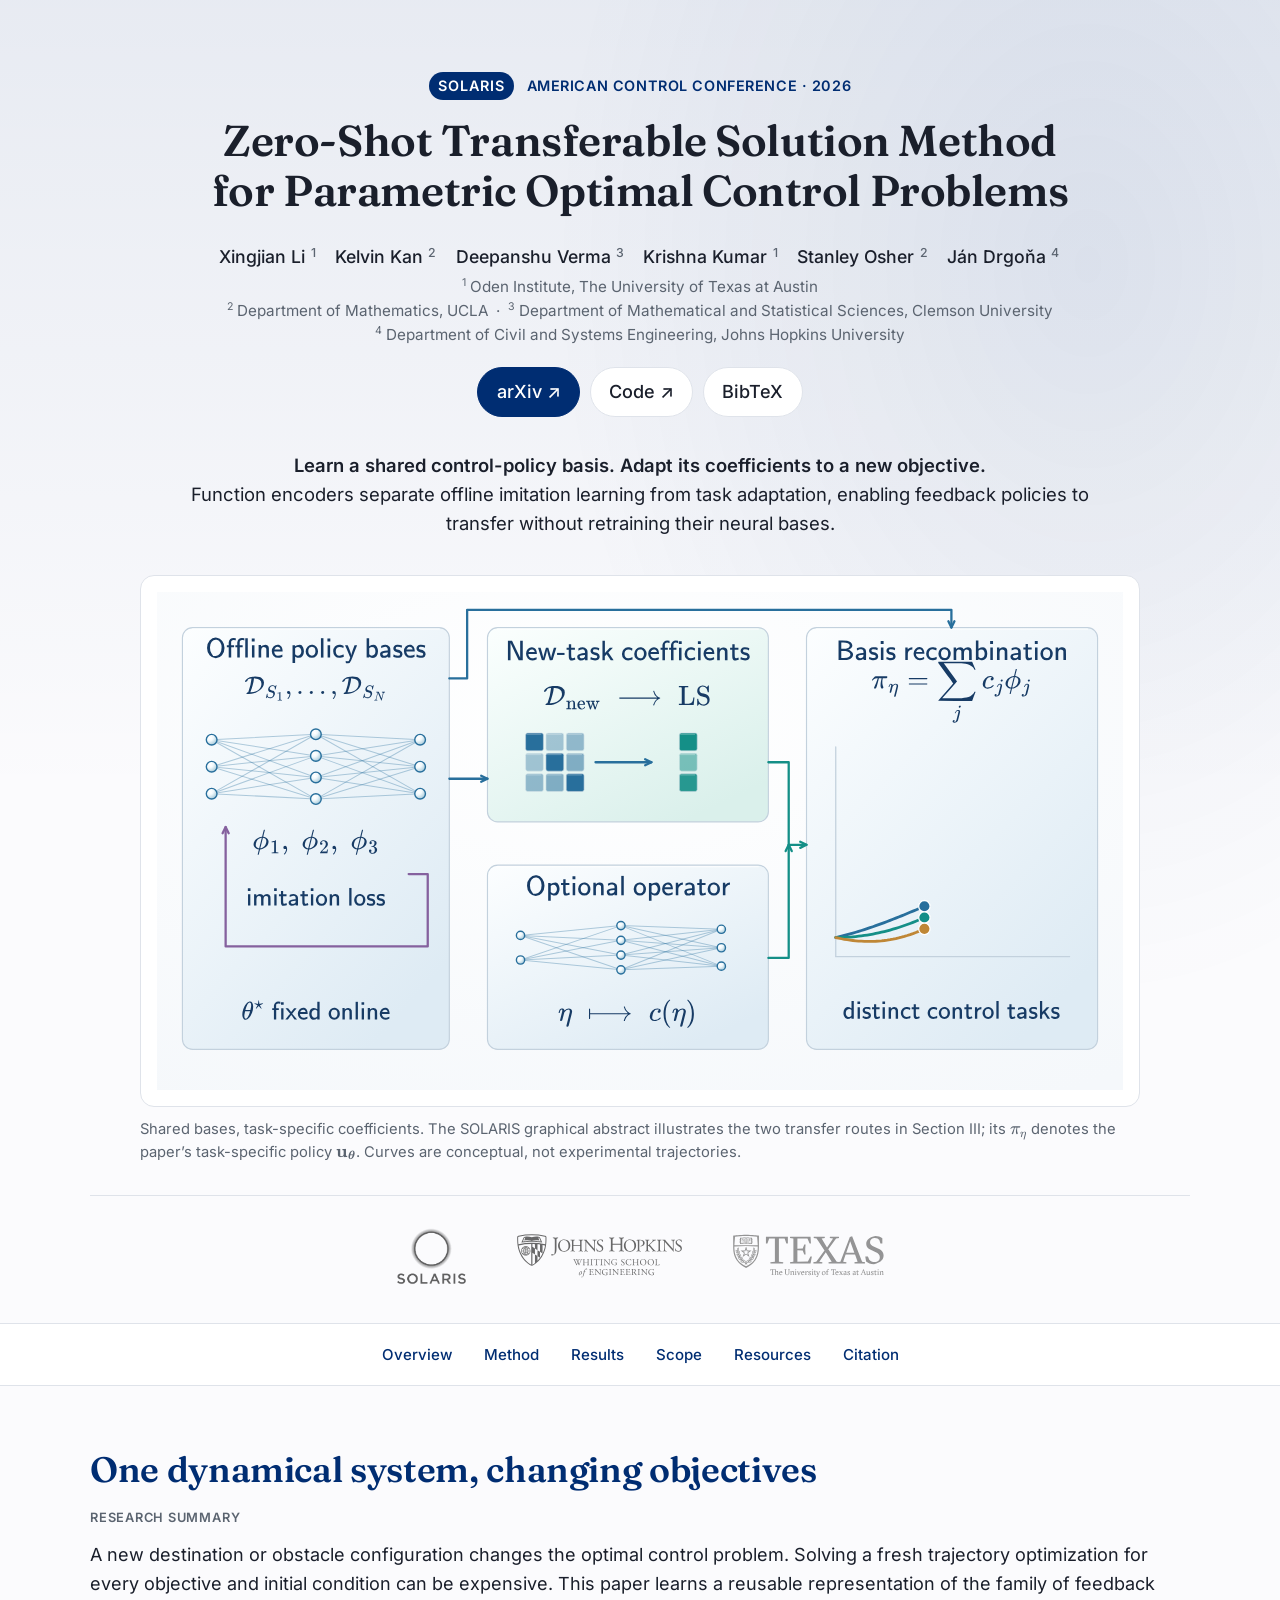
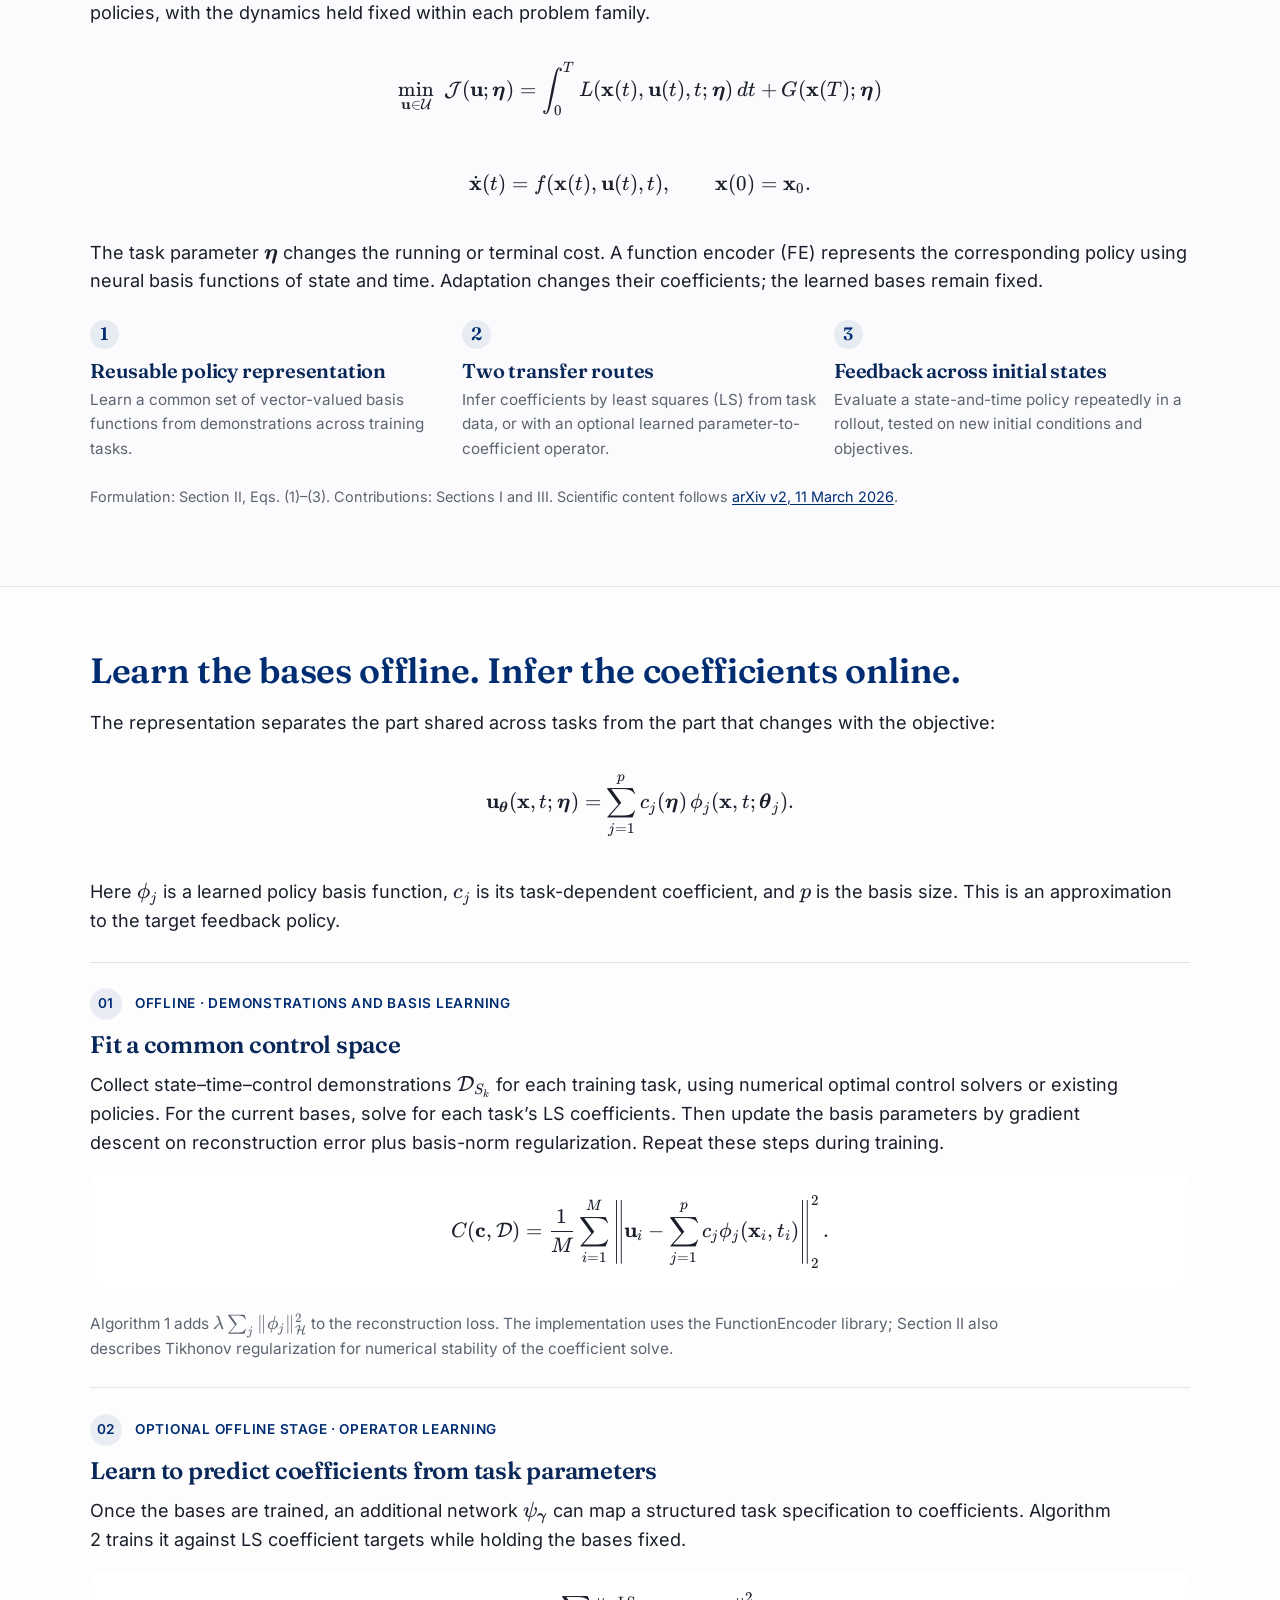
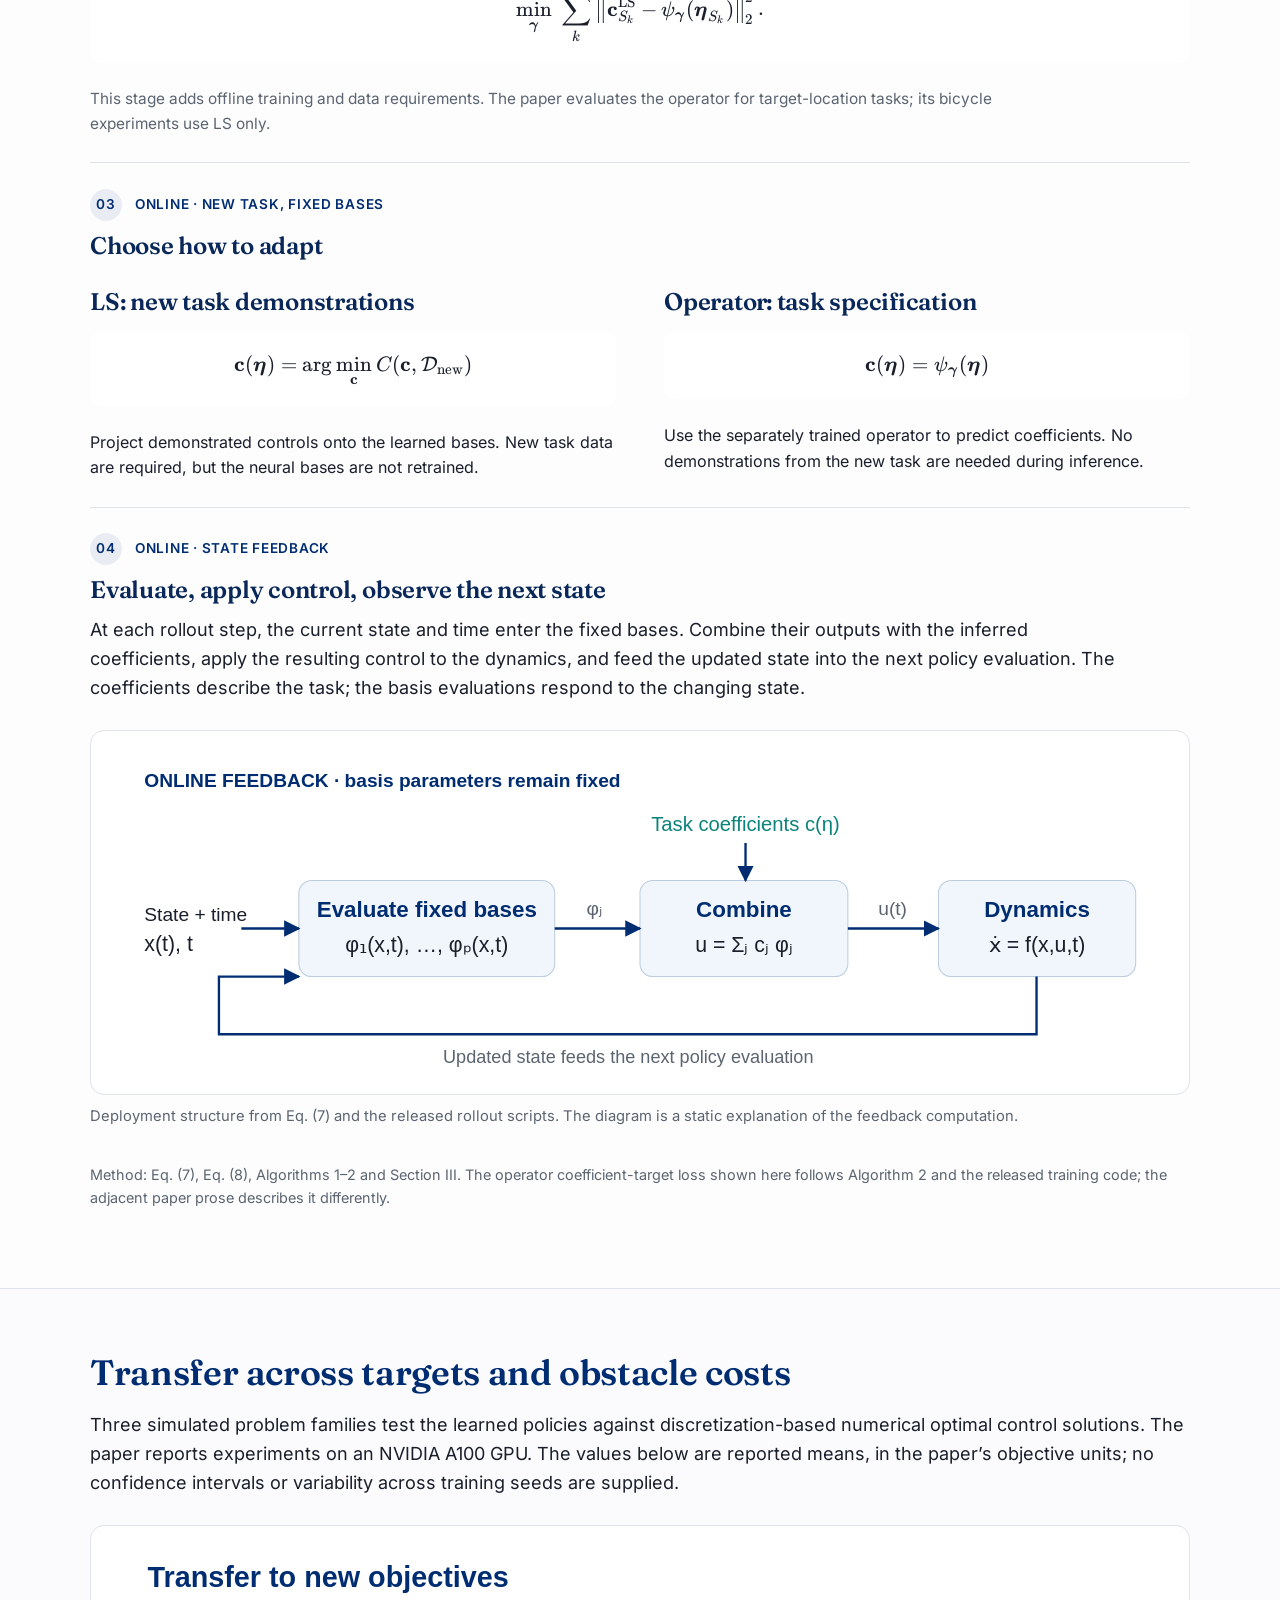
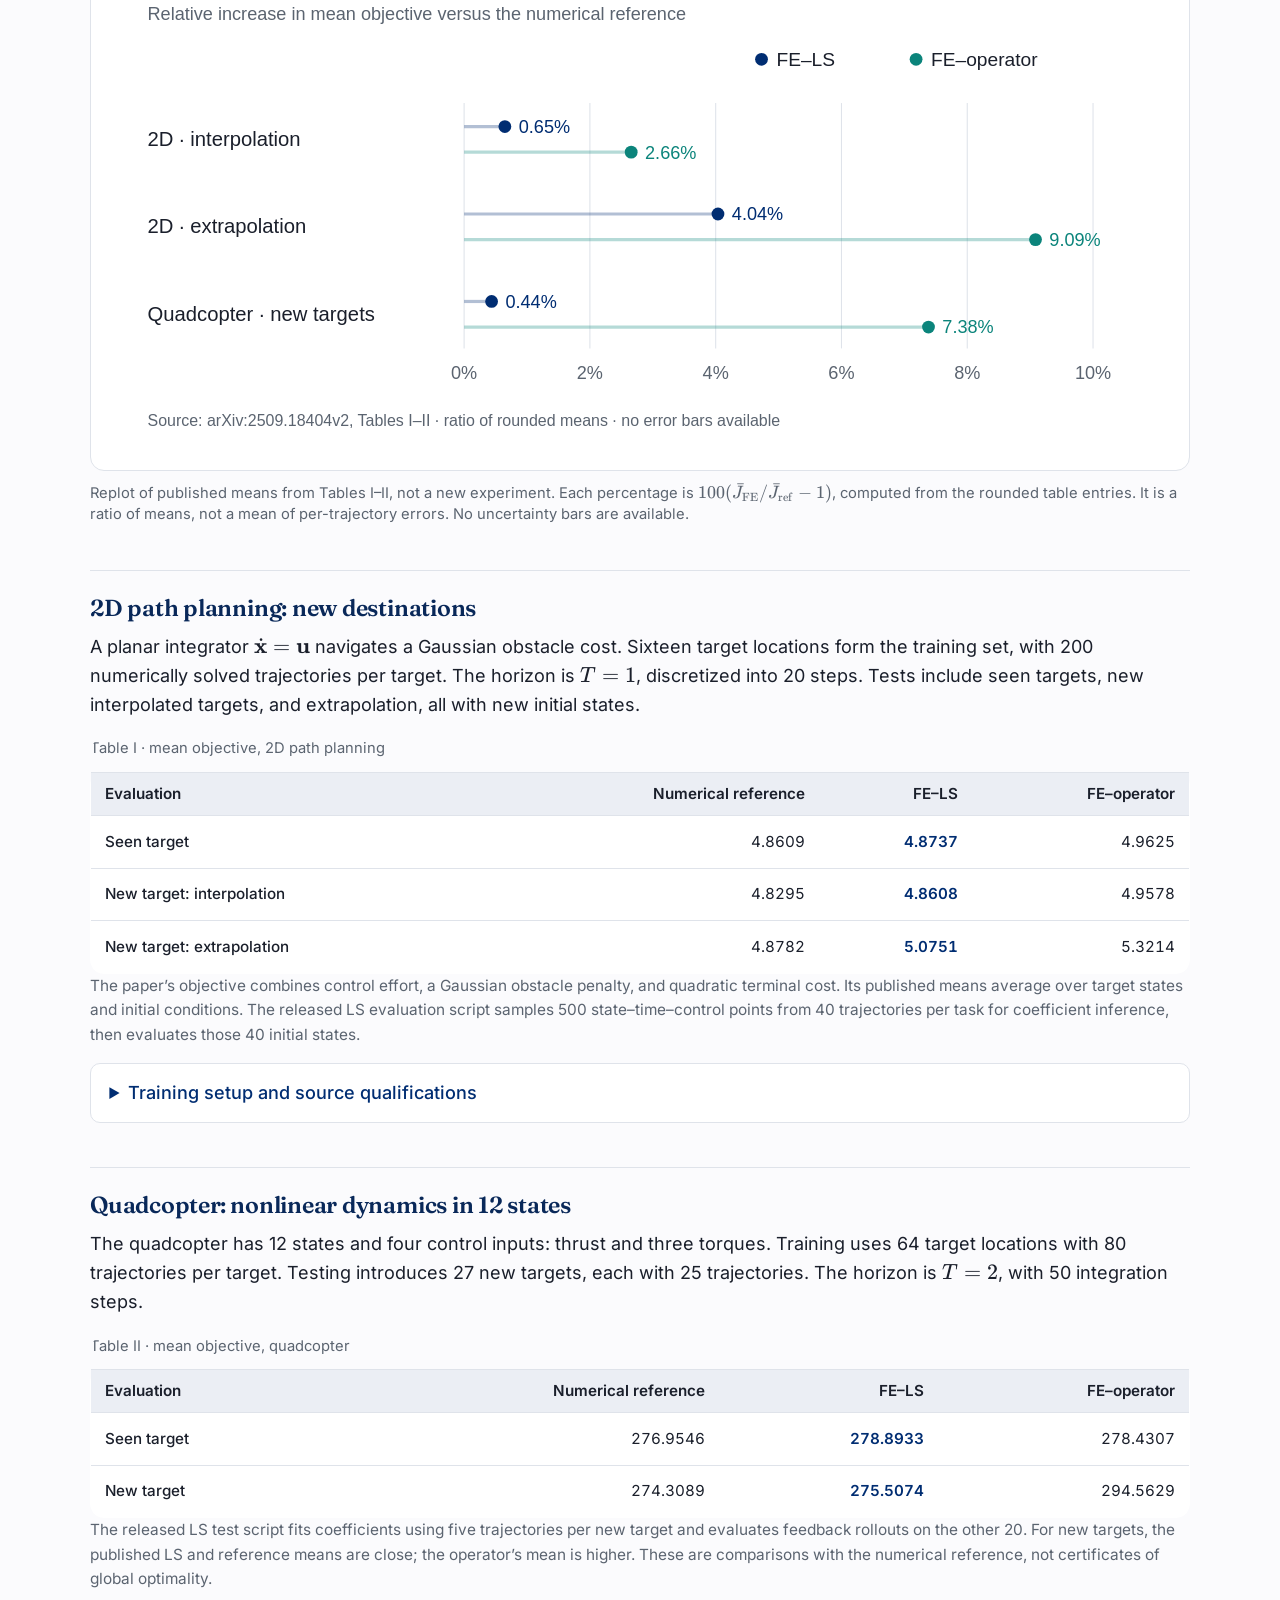
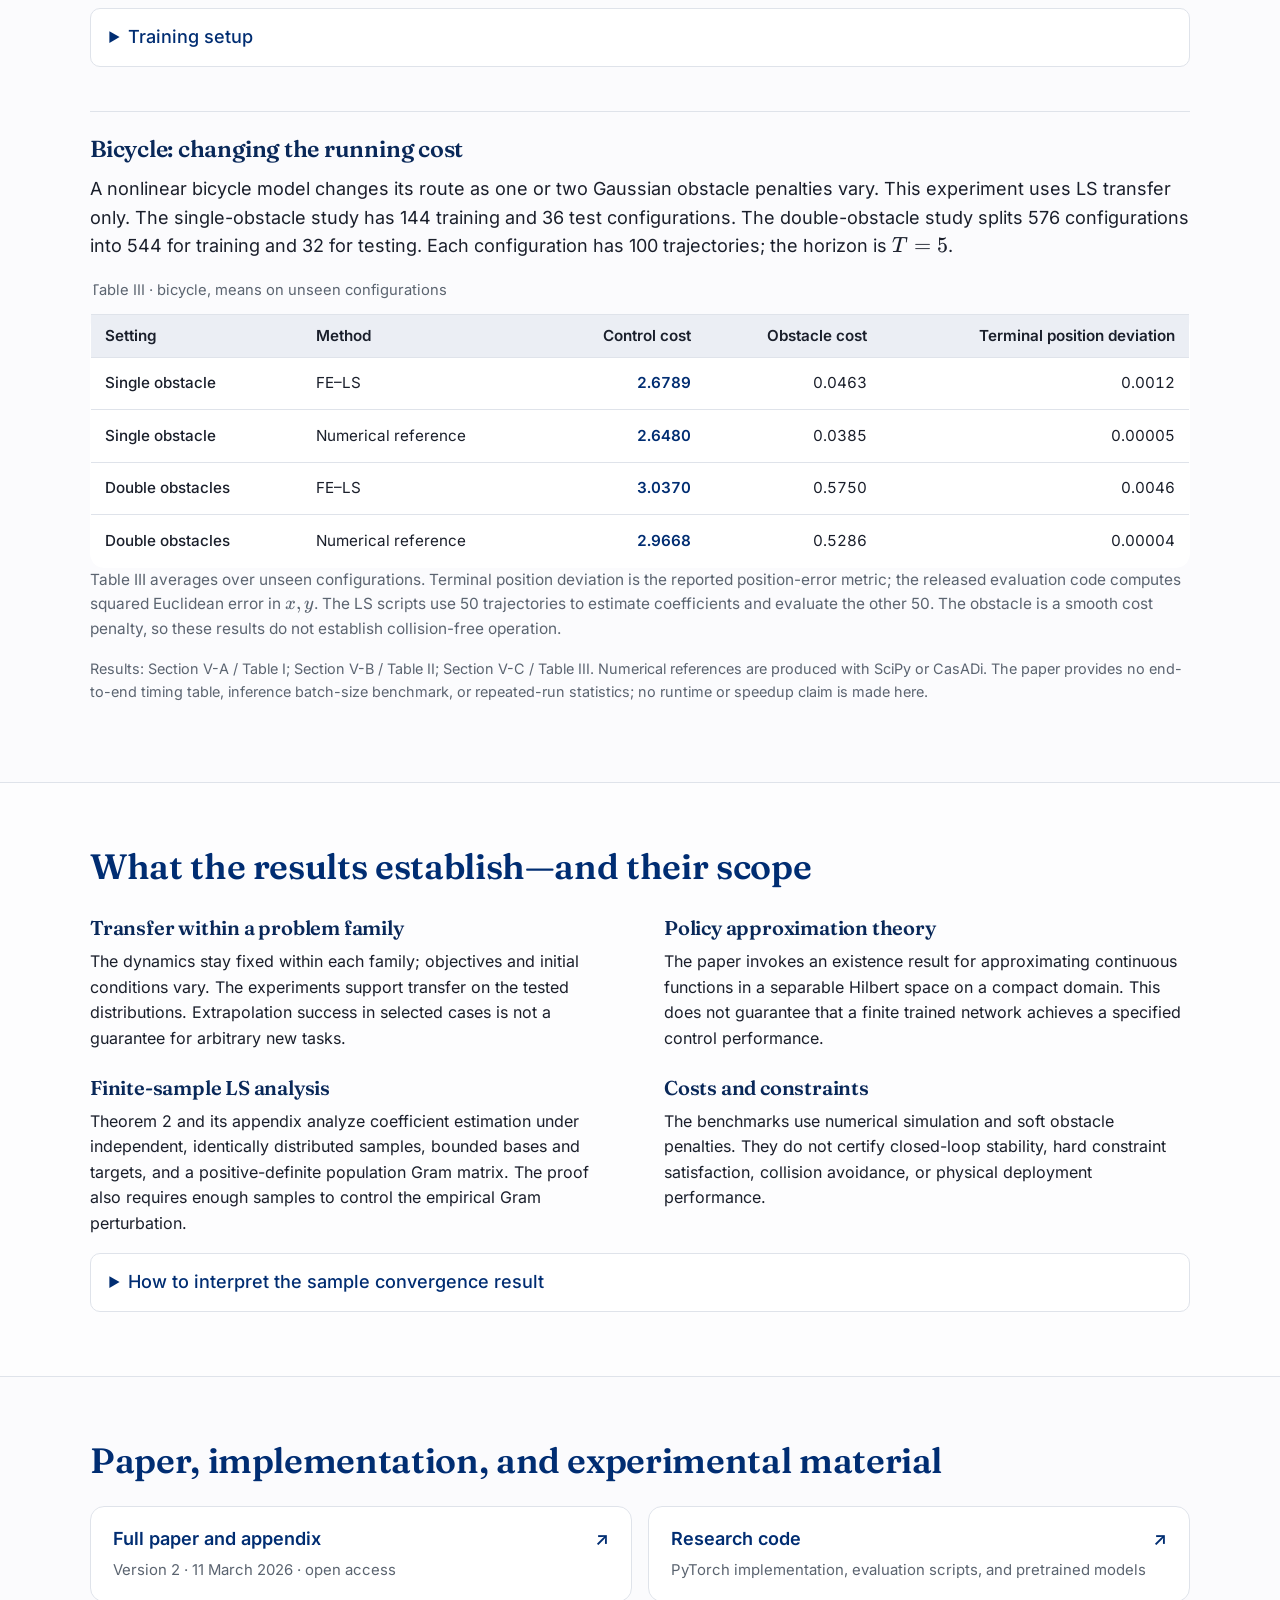
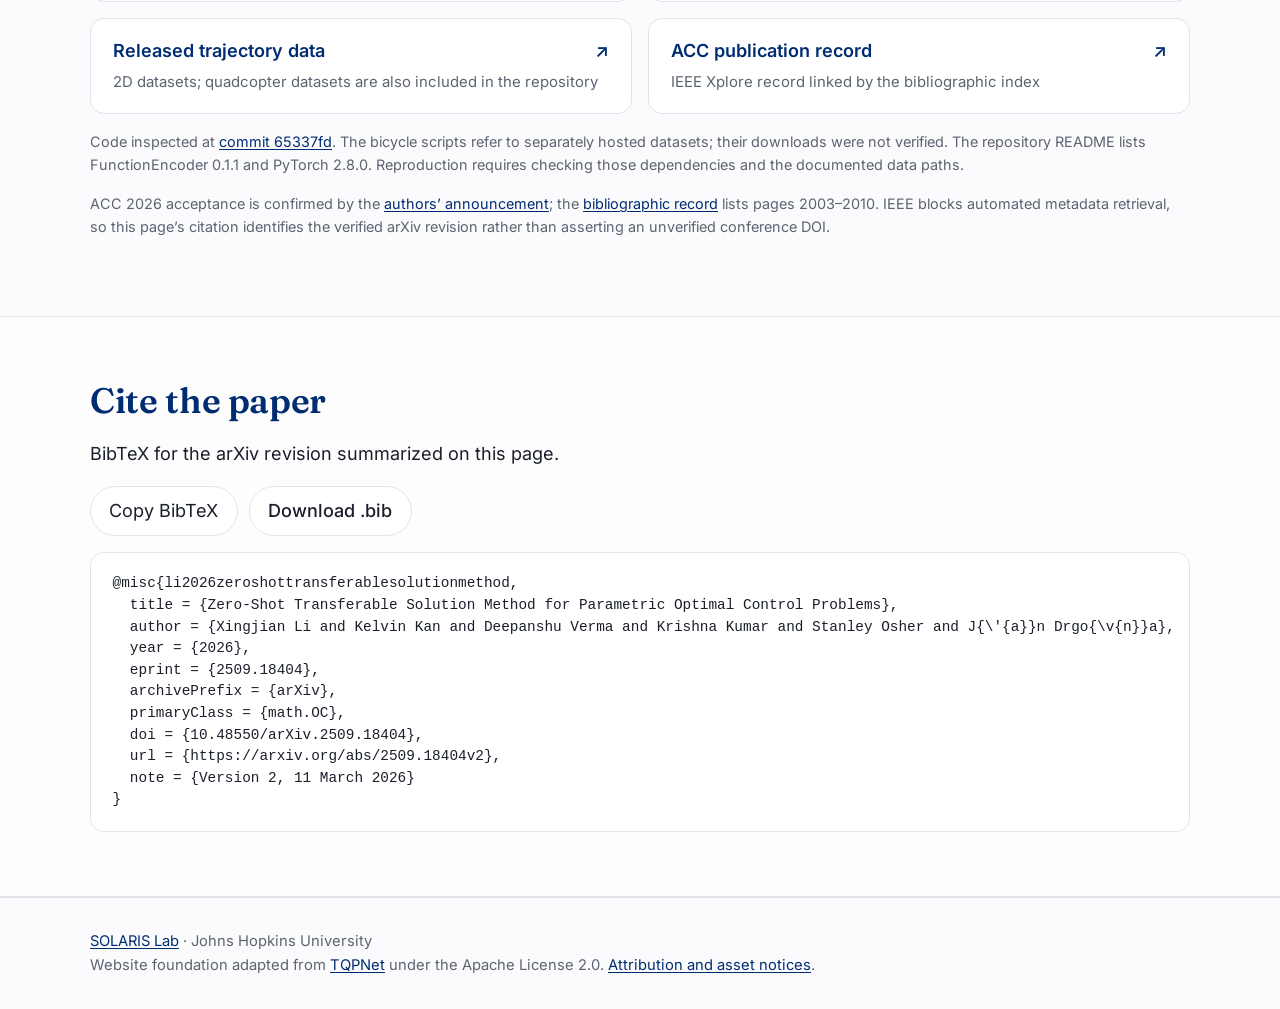
==== commit cc9cebc6: "Keep feedback diagram labels readable on mobile with scroll and full-size view" ====
--- a/index.html
+++ b/index.html
@@ -113,7 +113,7 @@
   <div class="step-label"><span>04</span><span>Online · state feedback</span></div>
   <h3>Evaluate, apply control, observe the next state</h3>
   <p>At each rollout step, the current state and time enter the fixed bases. Combine their outputs with the inferred coefficients, apply the resulting control to the dynamics, and feed the updated state into the next policy evaluation. The coefficients describe the task; the basis evaluations respond to the changing state.</p>
-  <figure class="figure"><img src="assets/figures/feedback.svg" width="1000" height="310" alt="Current state and time enter fixed policy basis functions. Task coefficients weight the basis outputs to produce control. The dynamical system evolves, returning its state to the policy in a closed feedback loop."><figcaption>Deployment structure from Eq. (7) and the released rollout scripts. The diagram is a static explanation of the feedback computation.</figcaption></figure>
+  <figure class="figure feedback-figure"><a class="figure-link" href="assets/figures/feedback.svg" aria-label="Open the feedback diagram at full size"><img src="assets/figures/feedback.svg" width="1000" height="310" alt="Current state and time enter fixed policy basis functions. Task coefficients weight the basis outputs to produce control. The dynamical system evolves, returning its state to the policy in a closed feedback loop."></a><figcaption>Deployment structure from Eq. (7) and the released rollout scripts. The diagram is a static explanation of the feedback computation.<span class="mobile-figure-hint">Scroll the diagram horizontally or open it at full size.</span></figcaption></figure>
  </div>
  <p class="source-note">Method: Eq. (7), Eq. (8), Algorithms 1–2 and Section III. The operator coefficient-target loss shown here follows Algorithm 2 and the released training code; the adjacent paper prose describes it differently.</p>
 </div></section>
--- a/style.css
+++ b/style.css
@@ -64,3 +64,4 @@
 #table3 td:nth-child(2), #table3 th:nth-child(2) { text-align: left; }
 .figure > img { background: #fff; border: 1px solid var(--border); }
 @media (max-width:700px) { .overview-figure img { min-width: 700px; } .figure > img { min-width: 0; } }
+@media (max-width:700px) { .feedback-figure .figure-link img { min-width: 800px; } }
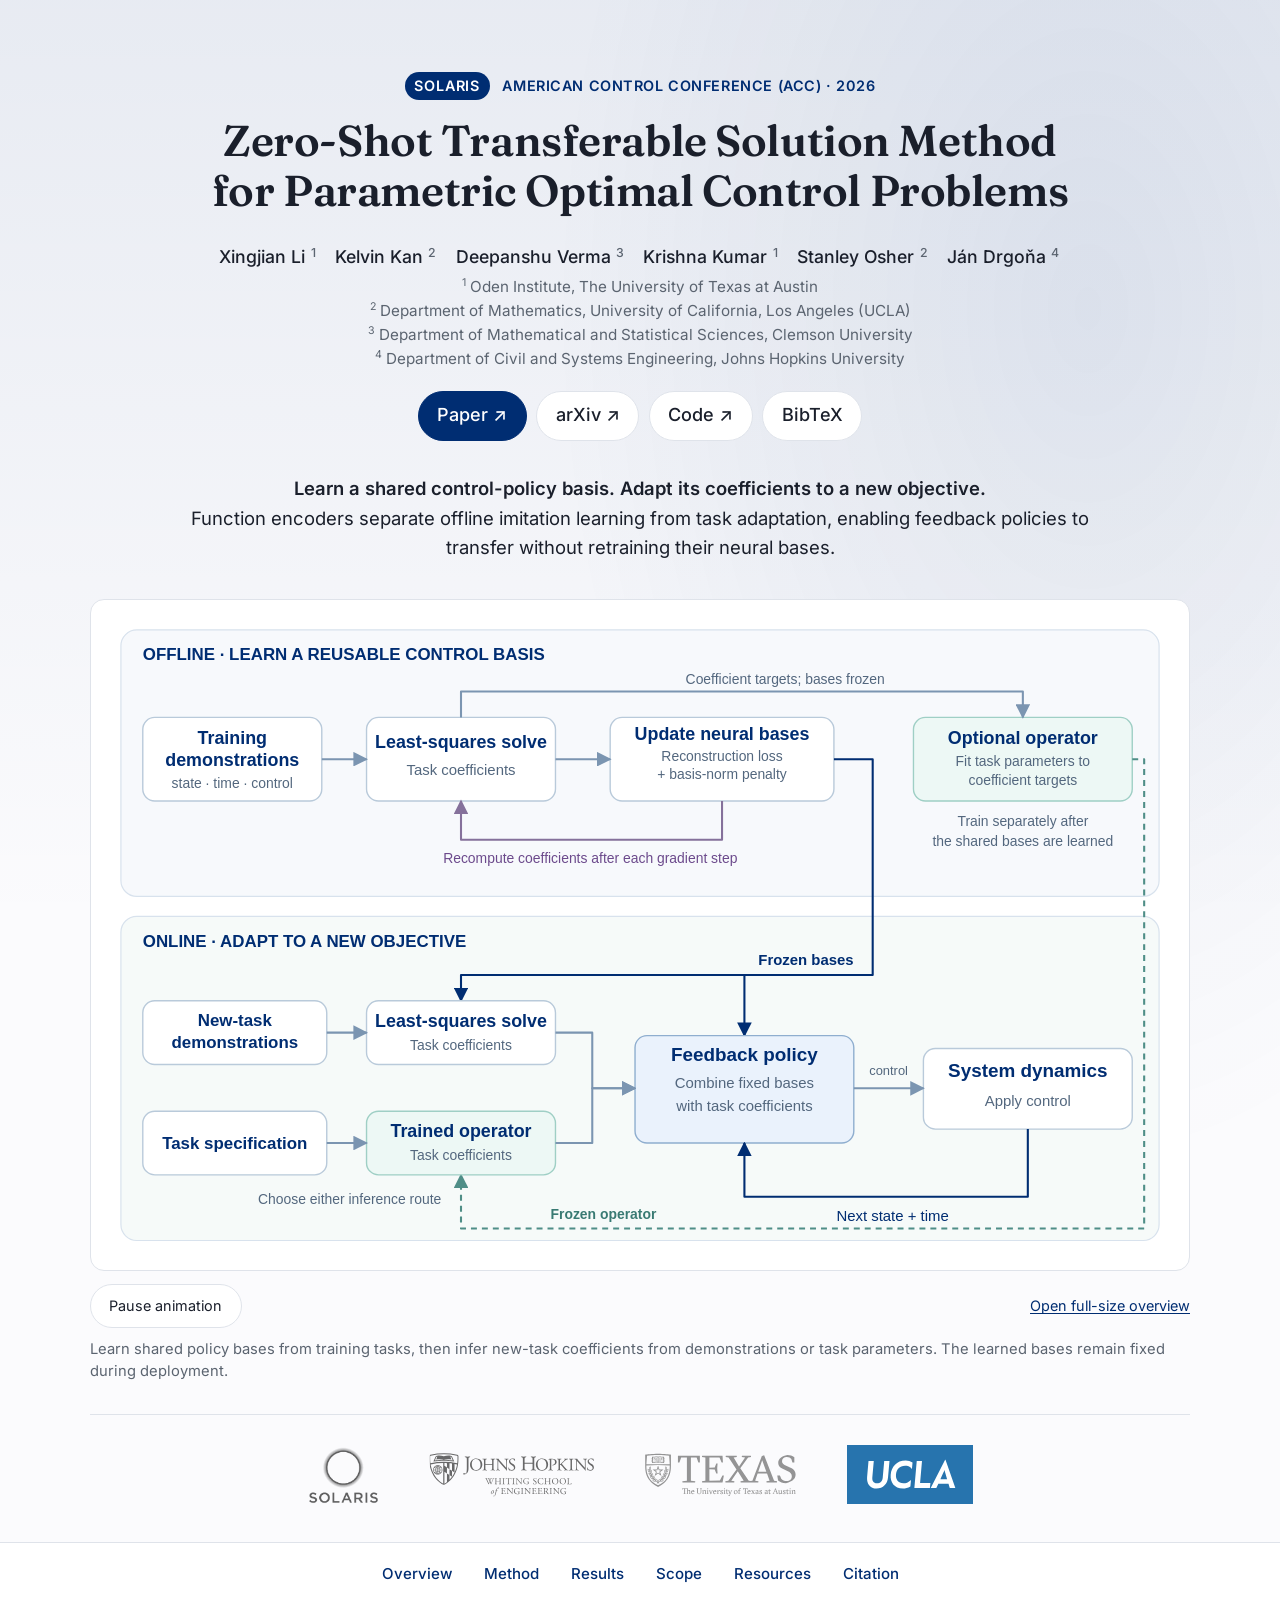
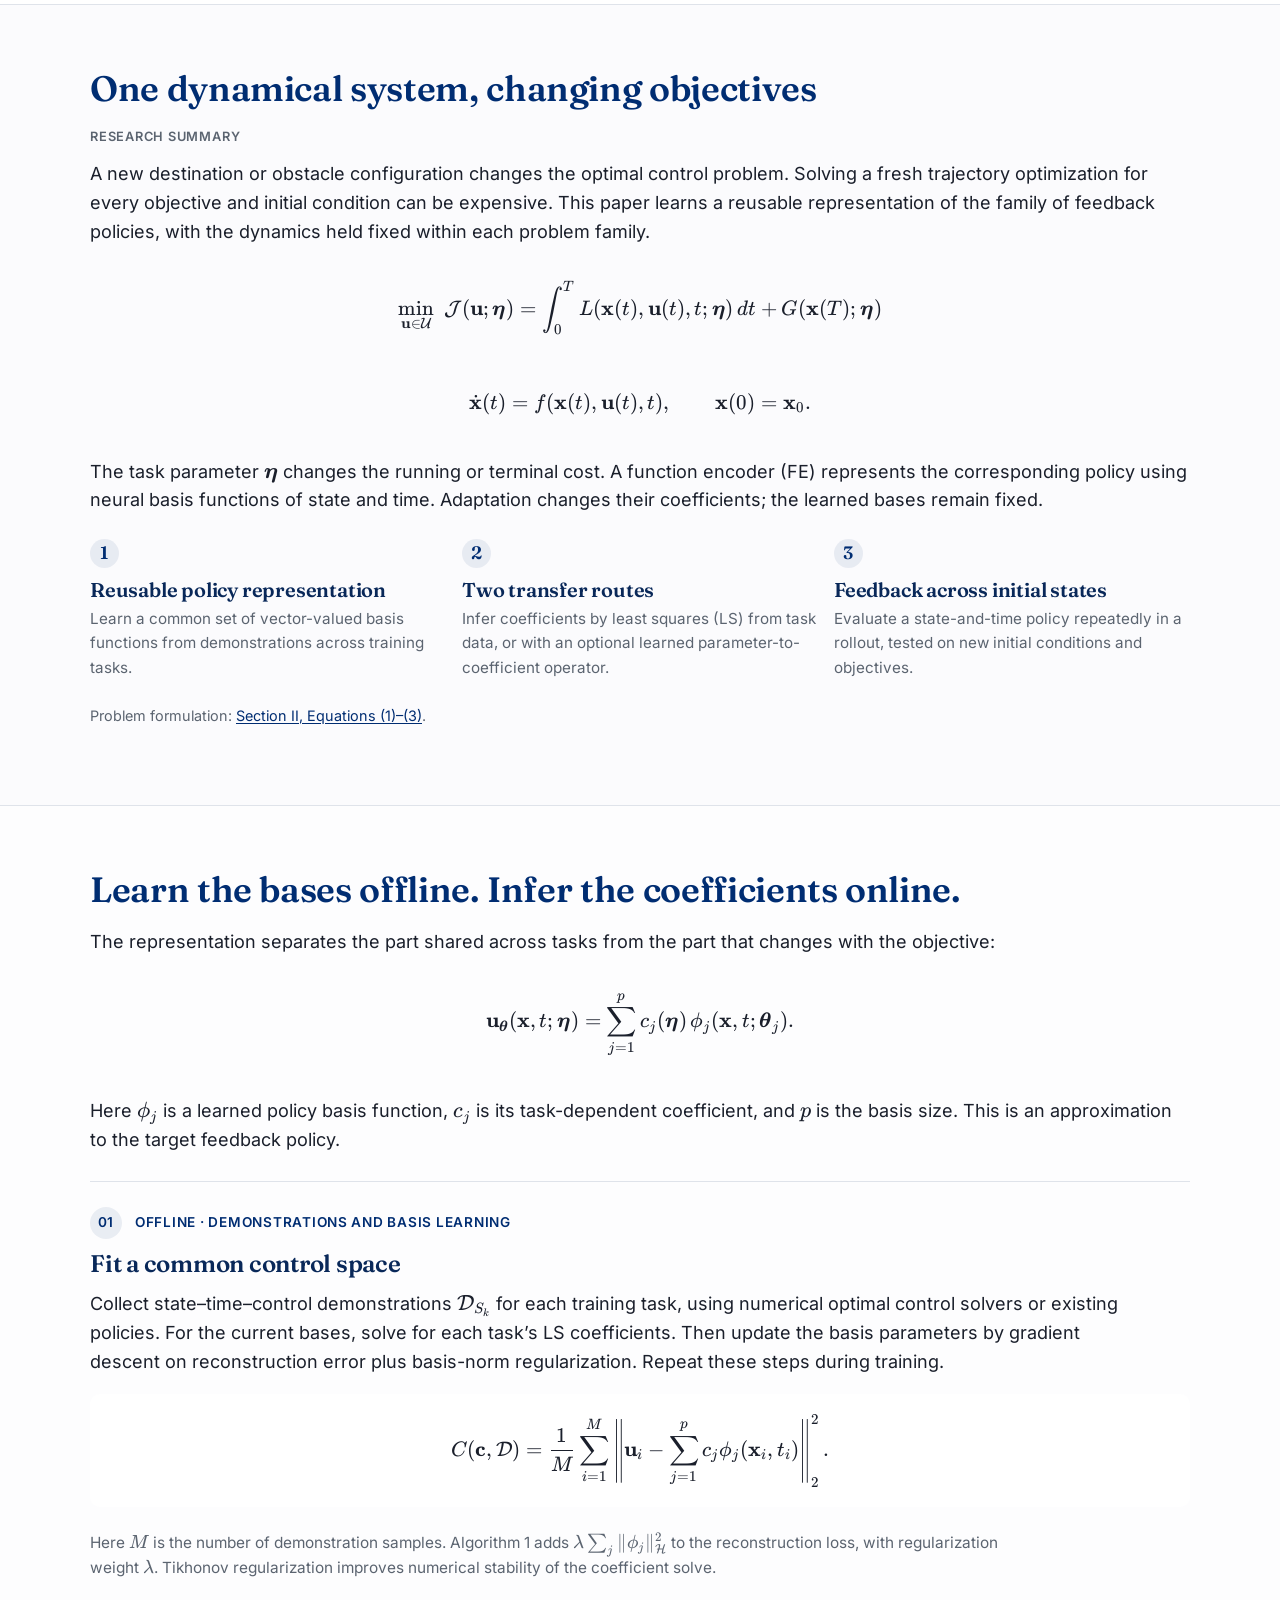
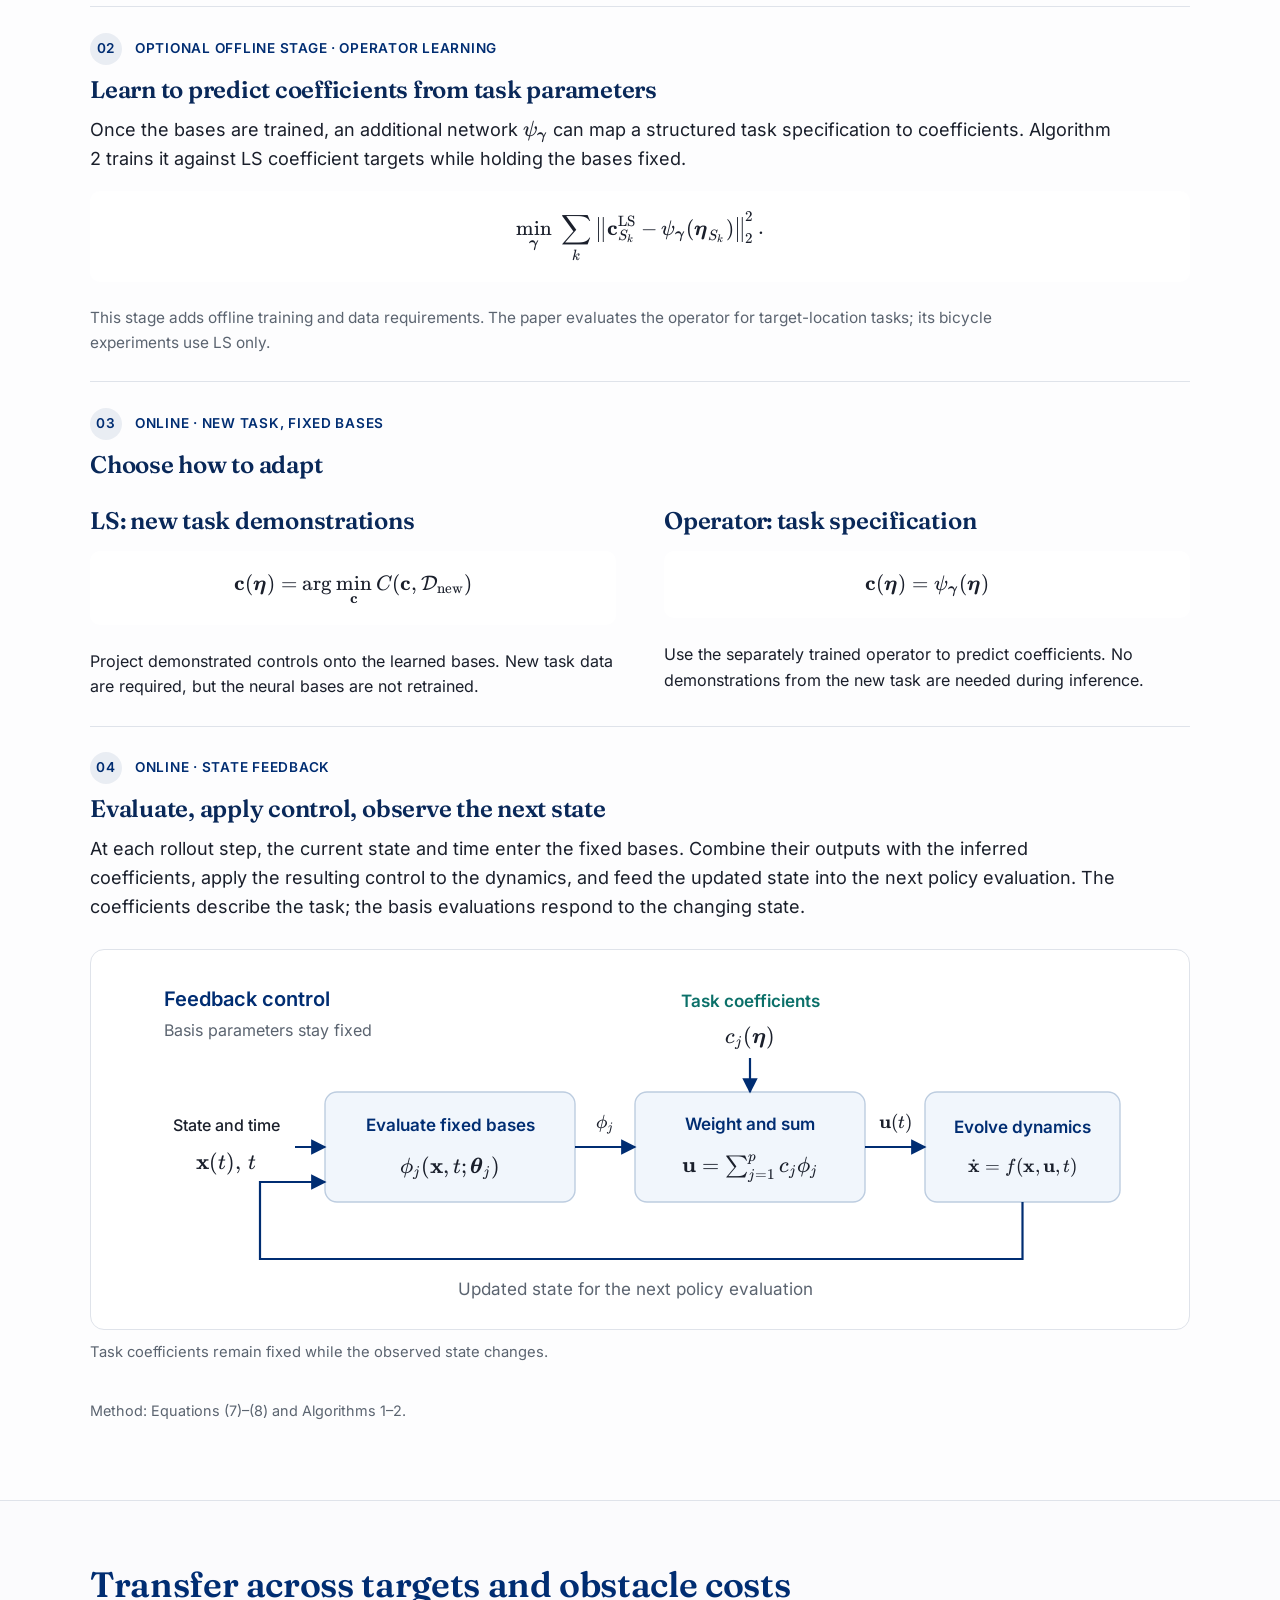
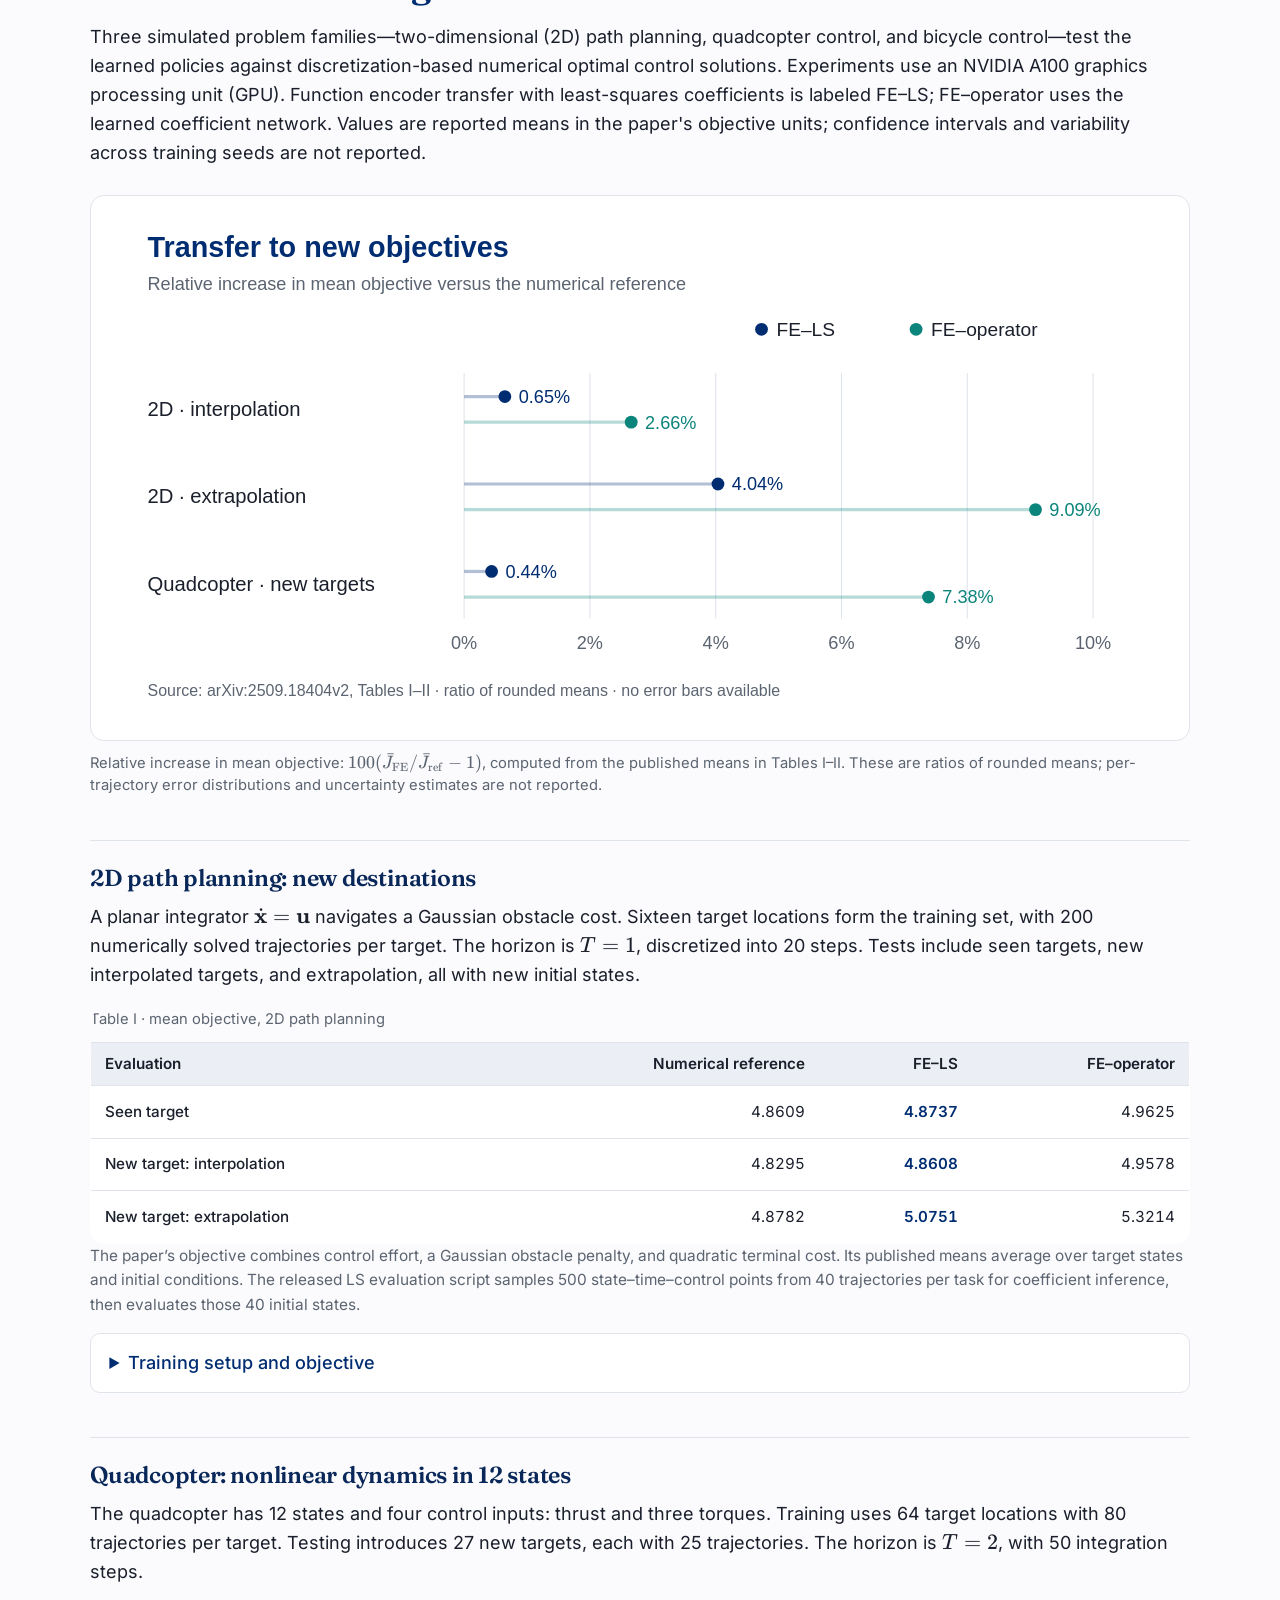
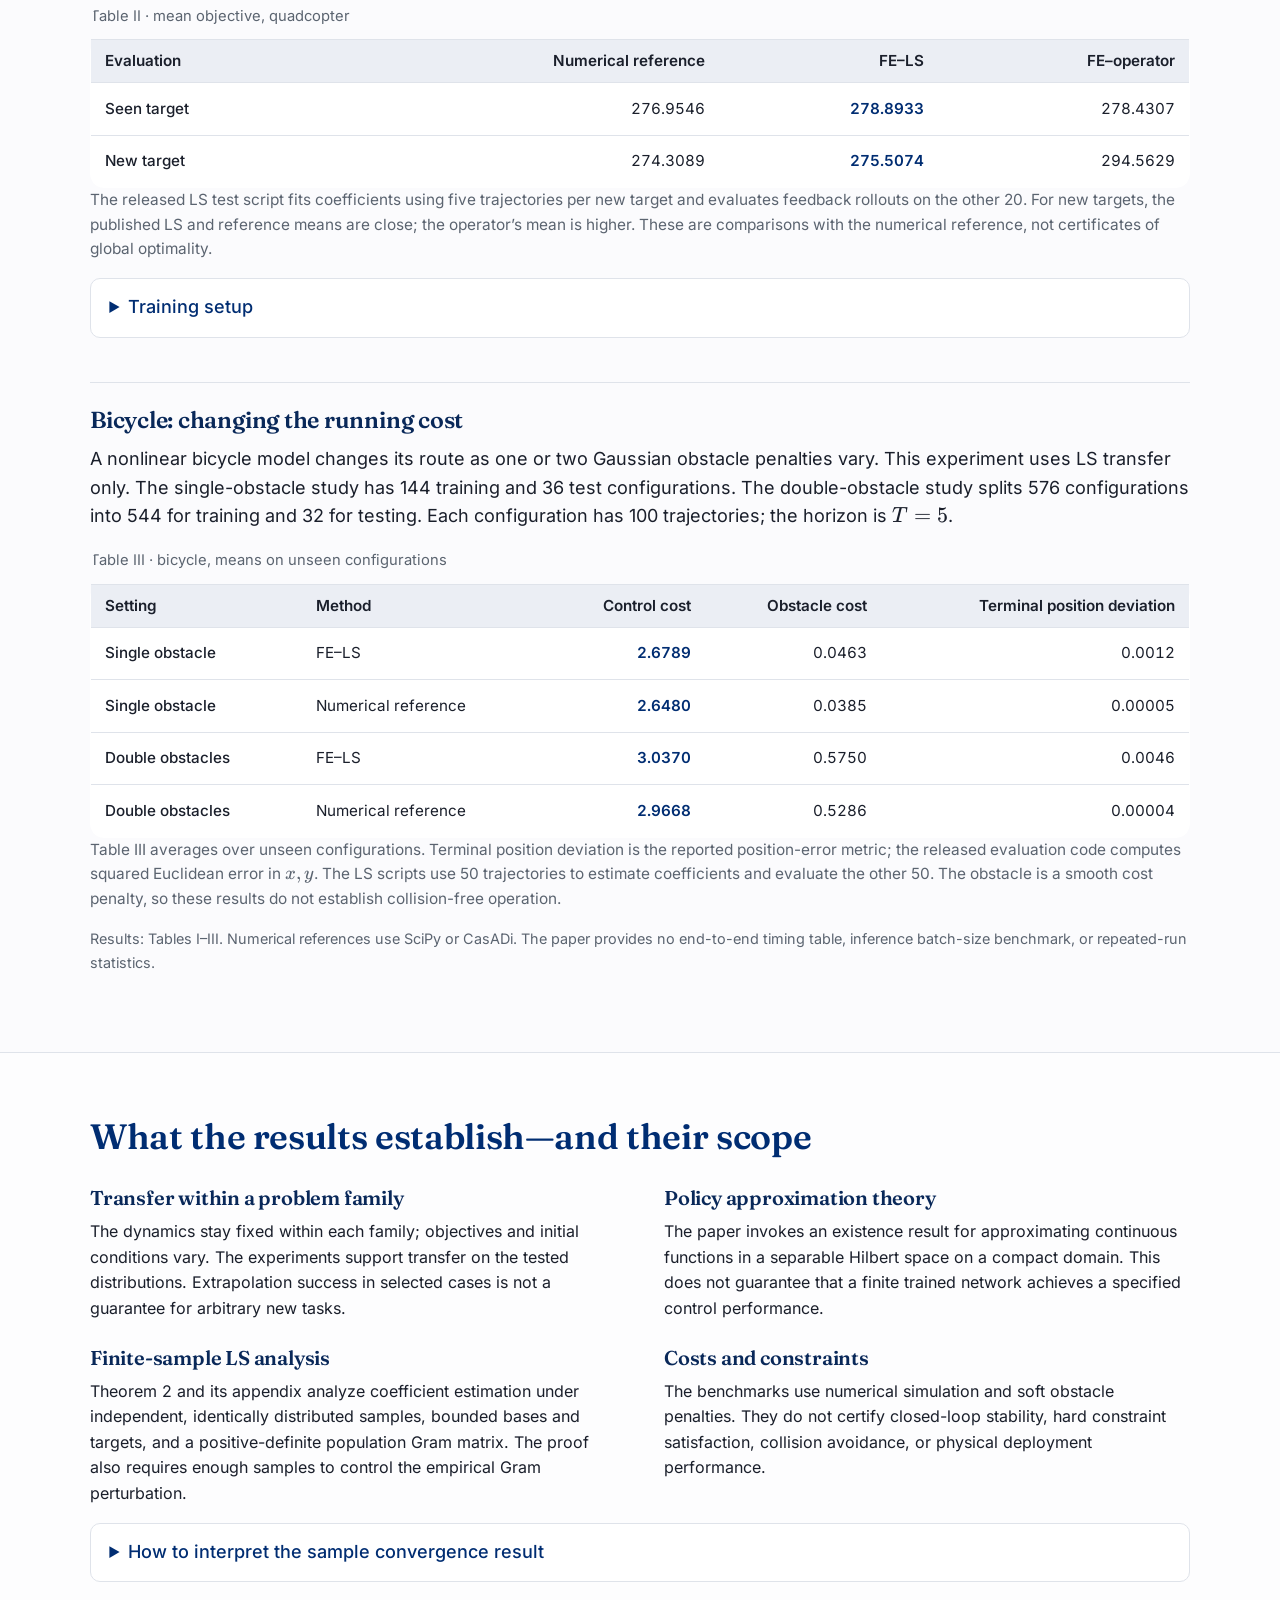
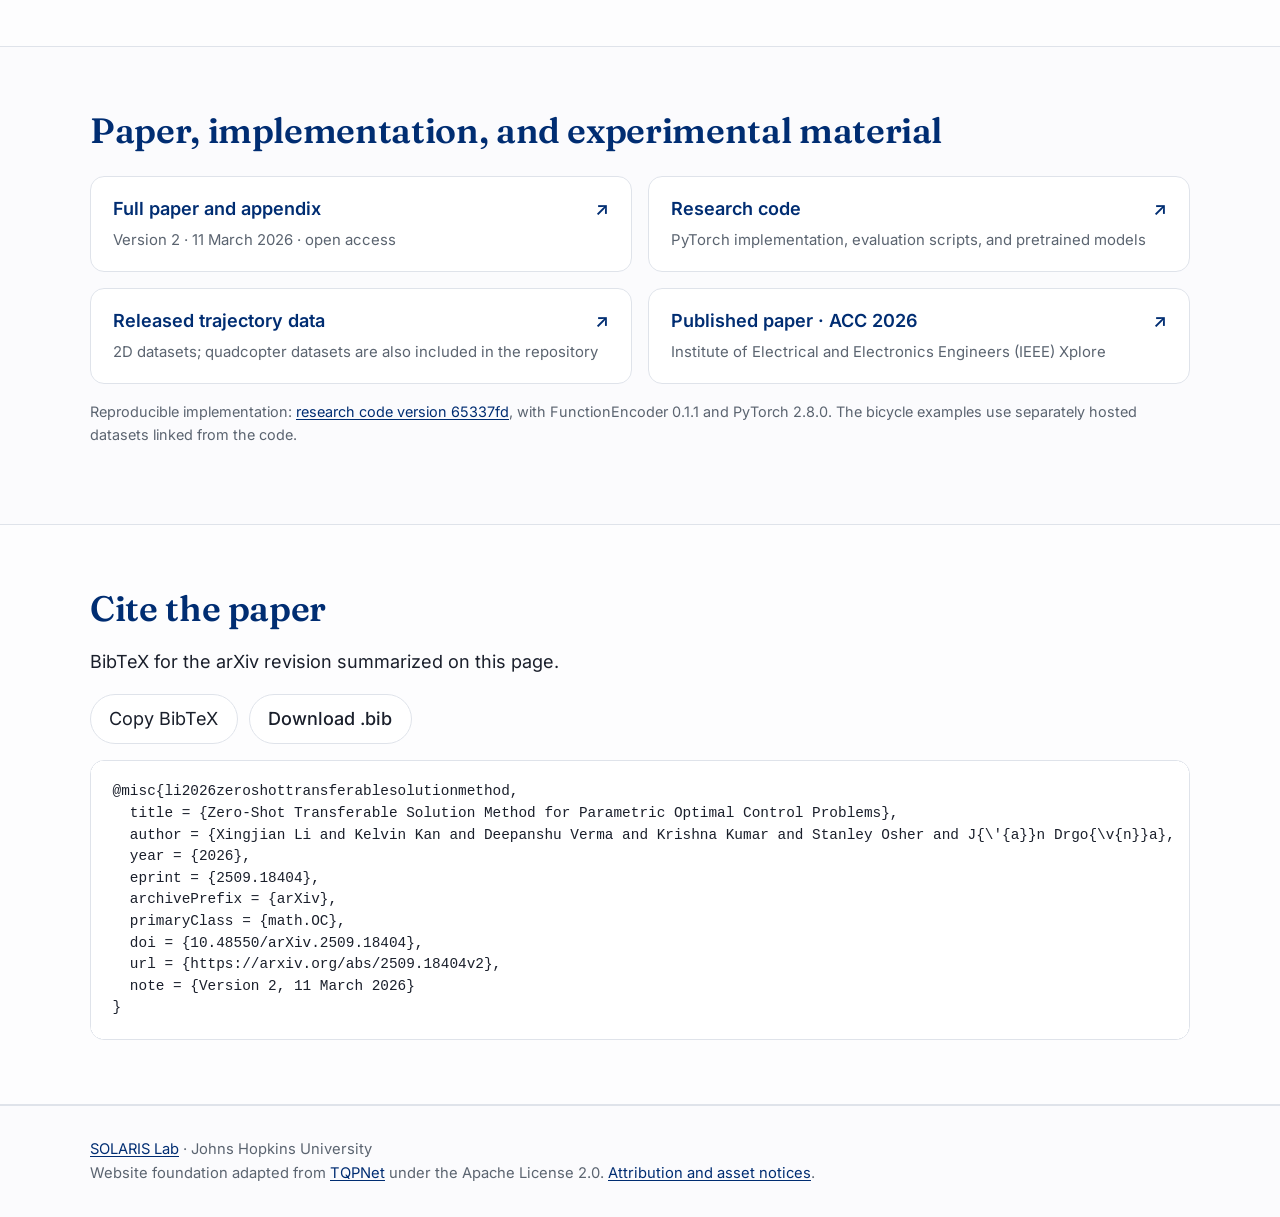
==== commit c29888f8: "Add animated method overview, IEEE paper link, UCLA branding and LaTeX feedback" ====
--- a/index.html
+++ b/index.html
@@ -34,7 +34,7 @@
 <header class="hero">
  <div class="wrap">
   <div class="hero-head">
-   <p class="eyebrow"><a class="pill" href="https://solaris-jhu.github.io/solaris-website/">SOLARIS</a> American Control Conference · 2026</p>
+   <p class="eyebrow"><a class="pill" href="https://solaris-jhu.github.io/solaris-website/">SOLARIS</a> American Control Conference (ACC) · 2026</p>
    <h1>Zero-Shot Transferable Solution Method<br class="desktop-break"> for Parametric Optimal Control Problems</h1>
    <div class="authors"><span class="author"><a href="https://oden.utexas.edu/people/directory/Xingjian-Li/">Xingjian Li</a><sup>1</sup></span>
 <span class="author"><a href="https://www.math.ucla.edu/~kelvin.kan/home.html">Kelvin Kan</a><sup>2</sup></span>
@@ -43,10 +43,11 @@
 <span class="author"><a href="https://math.ucla.edu/~sjo/">Stanley Osher</a><sup>2</sup></span>
 <span class="author"><a href="https://drgona.github.io/">Ján Drgoňa</a><sup>4</sup></span></div>
    <p class="affiliations"><sup>1</sup> Oden Institute, The University of Texas at Austin<br>
-   <sup>2</sup> Department of Mathematics, UCLA &nbsp;·&nbsp; <sup>3</sup> Department of Mathematical and Statistical Sciences, Clemson University<br>
+   <sup>2</sup> Department of Mathematics, University of California, Los Angeles (UCLA)<br><sup>3</sup> Department of Mathematical and Statistical Sciences, Clemson University<br>
    <sup>4</sup> Department of Civil and Systems Engineering, Johns Hopkins University</p>
    <nav class="buttons" aria-label="Paper resources">
-    <a class="btn btn-primary" href="https://arxiv.org/abs/2509.18404">arXiv ↗</a>
+    <a class="btn btn-primary" href="https://ieeexplore.ieee.org/document/11615530" title="Published paper in the Institute of Electrical and Electronics Engineers (IEEE) Xplore library">Paper ↗</a>
+    <a class="btn" href="https://arxiv.org/abs/2509.18404">arXiv ↗</a>
     <a class="btn" href="https://github.com/XJ-LI/FE_OC">Code ↗</a>
     <a class="btn" href="#citation">BibTeX</a>
    </nav>
@@ -54,13 +55,126 @@
   <div class="opening"><p class="summary"><strong>Learn a shared control-policy basis. Adapt its coefficients to a new objective.</strong><br>
   Function encoders separate offline imitation learning from task adaptation, enabling feedback policies to transfer without retraining their neural bases.</p></div>
   <figure class="overview-figure">
-   <a class="figure-link" href="assets/figures/graphical-abstract.svg" aria-label="Open the full-size graphical abstract"><img src="assets/figures/graphical-abstract.svg" width="760" height="392" alt="Offline demonstrations train shared policy basis functions. At deployment, least squares uses new task demonstrations or an optional operator maps task parameters to coefficients. The coefficients combine the fixed bases into a task-specific policy."></a>
-   <figcaption>Shared bases, task-specific coefficients. The SOLARIS graphical abstract illustrates the two transfer routes in Section III; its \(\pi_\eta\) denotes the paper’s task-specific policy \(\mathbf u_{\boldsymbol\theta}\). Curves are conceptual, not experimental trajectories. <span class="mobile-figure-hint">Scroll the figure horizontally or open it at full size.</span></figcaption>
+   <div class="abstract-scroll" tabindex="0" role="region" aria-label="Animated overview of function encoder training and transfer"><svg xmlns="http://www.w3.org/2000/svg" id="feoc-abstract" class="feoc-abstract" viewBox="0 0 1080 650" font-family="Arial,Helvetica,sans-serif" role="img" aria-labelledby="fa-title fa-description" data-paused="true">
+<title id="fa-title">Function encoder policies: offline learning and online transfer</title>
+<desc id="fa-description">Training demonstrations support alternating least-squares coefficient solves and gradient updates of shared neural bases, using reconstruction loss and a basis-norm penalty. An optional operator is trained on task specifications and coefficient targets after freezing the bases. The frozen bases transfer to both the online least-squares solve and the feedback policy; the trained operator transfers to online coefficient inference. For a new task, either demonstrations and least squares or a task specification and the trained operator produce coefficients. The coefficients combine fixed bases into a feedback policy; applied controls evolve the system and its next state and time return to the policy.</desc>
+<style>
+.feoc-abstract { display:block; width:100%; height:auto; font-family:Arial,Helvetica,sans-serif; }
+.feoc-abstract .fa-panel { fill:#f7f9fc; stroke:#d8e2ed; stroke-width:1.2; }
+.feoc-abstract .fa-online-panel { fill:#f6faf9; }
+.feoc-abstract .fa-node { fill:#fff; stroke:#b9cada; stroke-width:1.4; }
+.feoc-abstract .fa-operator { fill:#edf8f5; stroke:#9fcfc5; stroke-width:1.4; }
+.feoc-abstract .fa-policy { fill:#eaf2fc; stroke:#8faecf; stroke-width:1.4; }
+.feoc-abstract .fa-wire { fill:none; stroke:#7b95b1; stroke-width:2.1; stroke-linejoin:round; }
+.feoc-abstract .fa-repeat { fill:none; stroke:#85719b; stroke-width:2.1; stroke-linejoin:round; }
+.feoc-abstract .fa-frozen { fill:none; stroke:#002d72; stroke-width:2.1; stroke-linejoin:round; }
+.feoc-abstract .fa-operator-transfer { fill:none; stroke:#4f8e87; stroke-width:2.1; stroke-linejoin:round; stroke-dasharray:6 5; }
+.feoc-abstract .fa-flow { fill:none; stroke:#007e79; stroke-width:4; stroke-linecap:round; stroke-linejoin:round; stroke-dasharray:2 22; opacity:0; }
+.feoc-abstract .fa-learning { stroke:#6c4a8c; }
+.feoc-abstract .fa-feedback { stroke:#002d72; }
+.feoc-abstract .fa-stage-label { letter-spacing:1.1px; }
+
+@keyframes fa-travel { to { stroke-dashoffset:-48; } }
+@keyframes fa-training { 0%,42% { opacity:1; } 47%,100% { opacity:0; } }
+@keyframes fa-operator-fit { 0%,34% { opacity:0; } 38%,46% { opacity:1; } 49%,100% { opacity:0; } }
+@keyframes fa-data-inference { 0%,48% { opacity:0; } 51%,59% { opacity:1; } 63%,100% { opacity:0; } }
+@keyframes fa-parameter-inference { 0%,72% { opacity:0; } 75%,83% { opacity:1; } 87%,100% { opacity:0; } }
+@keyframes fa-feedback-steps { 0%,55% { opacity:0; } 58%,98% { opacity:1; } 100% { opacity:0; } }
+@keyframes fa-gradient-step { 0%,8%,20%,32%,44%,100% { fill:#fff; stroke:#b9cada; } 12%,24%,36% { fill:#e5d7f0; stroke:#6c4a8c; } }
+.feoc-abstract .fa-training-flow { animation:fa-travel 1.1s linear infinite,fa-training 12s linear infinite; }
+.feoc-abstract .fa-learning { animation:fa-travel 1.1s linear infinite,fa-training 12s linear infinite; }
+.feoc-abstract .fa-operator-fit { animation:fa-travel 1.1s linear infinite,fa-operator-fit 12s linear infinite; }
+.feoc-abstract .fa-data-inference { animation:fa-travel 1.1s linear infinite,fa-data-inference 12s linear infinite; }
+.feoc-abstract .fa-parameter-inference { animation:fa-travel 1.1s linear infinite,fa-parameter-inference 12s linear infinite; }
+.feoc-abstract .fa-feedback { animation:fa-travel 1.1s linear infinite,fa-feedback-steps 12s linear infinite; }
+.feoc-abstract .fa-update { animation:fa-gradient-step 12s linear infinite; }
+.feoc-abstract[data-paused="true"] *, .feoc-abstract[data-paused="true"] { animation-play-state:paused!important; }
+@media(prefers-reduced-motion:reduce) {
+  .feoc-abstract *, .feoc-abstract { animation:none!important; }
+  .feoc-abstract .fa-flow { opacity:0!important; }
+}
+</style>
+<defs><marker id="fa-arrow" viewBox="0 0 10 10" refX="9" refY="5" markerWidth="7" markerHeight="7" orient="auto"><path d="M0 0L10 5L0 10Z" fill="#7b95b1"/></marker><marker id="fa-purple-arrow" viewBox="0 0 10 10" refX="9" refY="5" markerWidth="7" markerHeight="7" orient="auto"><path d="M0 0L10 5L0 10Z" fill="#85719b"/></marker><marker id="fa-blue-arrow" viewBox="0 0 10 10" refX="9" refY="5" markerWidth="7" markerHeight="7" orient="auto"><path d="M0 0L10 5L0 10Z" fill="#002d72"/></marker><marker id="fa-teal-arrow" viewBox="0 0 10 10" refX="9" refY="5" markerWidth="7" markerHeight="7" orient="auto"><path d="M0 0L10 5L0 10Z" fill="#4f8e87"/></marker></defs>
+<rect width="1080" height="650" rx="16" fill="#fff"/>
+<rect class="fa-panel" x="18" y="18" width="1044" height="268" rx="16" fill="#f7f9fc" stroke="#d8e2ed" stroke-width="1.2"/>
+<rect class="fa-panel fa-online-panel" x="18" y="306" width="1044" height="326" rx="16" fill="#f6faf9" stroke="#d8e2ed" stroke-width="1.2"/>
+<text x="40" y="48" text-anchor="start" font-size="17" fill="#002d72" font-weight="700">OFFLINE  ·  LEARN A REUSABLE CONTROL BASIS</text>
+<text x="40" y="337" text-anchor="start" font-size="17" fill="#002d72" font-weight="700">ONLINE  ·  ADAPT TO A NEW OBJECTIVE</text>
+<rect class="fa-node" x="40" y="106" width="180" height="84" rx="12" fill="#fff" stroke="#b9cada" stroke-width="1.4"/>
+<rect class="fa-node" x="265" y="106" width="190" height="84" rx="12" fill="#fff" stroke="#b9cada" stroke-width="1.4"/>
+<rect class="fa-node fa-update" x="510" y="106" width="225" height="84" rx="12" fill="#fff" stroke="#b9cada" stroke-width="1.4"/>
+<rect class="fa-operator" x="815" y="106" width="220" height="84" rx="12" fill="#edf8f5" stroke="#9fcfc5" stroke-width="1.4"/>
+<text x="130" y="133" text-anchor="middle" font-size="18" fill="#002d72" font-weight="700">Training</text>
+<text x="130" y="155" text-anchor="middle" font-size="18" fill="#002d72" font-weight="700">demonstrations</text>
+<text x="130" y="177" text-anchor="middle" font-size="14" fill="#53677e" font-weight="500">state · time · control</text>
+<text x="360" y="137" text-anchor="middle" font-size="18" fill="#002d72" font-weight="700">Least-squares solve</text>
+<text x="360" y="164" text-anchor="middle" font-size="15" fill="#53677e" font-weight="500">Task coefficients</text>
+<text x="622.5" y="129" text-anchor="middle" font-size="18" fill="#002d72" font-weight="700">Update neural bases</text>
+<text x="622.5" y="150" text-anchor="middle" font-size="14" fill="#53677e" font-weight="500">Reconstruction loss</text>
+<text x="622.5" y="168" text-anchor="middle" font-size="14" fill="#53677e" font-weight="500">+ basis-norm penalty</text>
+<text x="925" y="133" text-anchor="middle" font-size="18" fill="#002d72" font-weight="700">Optional operator</text>
+<text x="925" y="155" text-anchor="middle" font-size="14" fill="#53677e" font-weight="500">Fit task parameters to</text>
+<text x="925" y="174" text-anchor="middle" font-size="14" fill="#53677e" font-weight="500">coefficient targets</text>
+<path class="fa-wire" d="M220 148H265" fill="none" stroke="#7b95b1" stroke-width="2.1" stroke-linejoin="round" marker-end="url(#fa-arrow)"/>
+<path class="fa-wire" d="M455 148H510" fill="none" stroke="#7b95b1" stroke-width="2.1" stroke-linejoin="round" marker-end="url(#fa-arrow)"/>
+<path class="fa-repeat" d="M622.5 190V229H360V190" fill="none" stroke="#85719b" stroke-width="2.1" stroke-linejoin="round" marker-end="url(#fa-purple-arrow)"/>
+<text x="490" y="252" text-anchor="middle" font-size="14" fill="#6c4a8c" font-weight="500">Recompute coefficients after each gradient step</text>
+<path class="fa-wire" d="M360 106V80H925V106" fill="none" stroke="#7b95b1" stroke-width="2.1" stroke-linejoin="round" marker-end="url(#fa-arrow)"/>
+<text x="686" y="72" text-anchor="middle" font-size="14" fill="#53677e" font-weight="500">Coefficient targets; bases frozen</text>
+<text x="925" y="215" text-anchor="middle" font-size="14" fill="#53677e" font-weight="500">Train separately after</text>
+<text x="925" y="235" text-anchor="middle" font-size="14" fill="#53677e" font-weight="500">the shared bases are learned</text>
+<path class="fa-frozen" d="M735 148H774V365H360V391" fill="none" stroke="#002d72" stroke-width="2.1" stroke-linejoin="round" marker-end="url(#fa-blue-arrow)"/>
+<path class="fa-frozen" d="M645 365V426" fill="none" stroke="#002d72" stroke-width="2.1" stroke-linejoin="round" marker-end="url(#fa-blue-arrow)"/>
+<text x="659" y="355" text-anchor="start" font-size="15" fill="#002d72" font-weight="700">Frozen bases</text>
+<path class="fa-operator-transfer" d="M1035 148H1047V620H360V566" fill="none" stroke="#4f8e87" stroke-width="2.1" stroke-linejoin="round" stroke-dasharray="6 5" marker-end="url(#fa-teal-arrow)"/>
+<text x="450" y="610" text-anchor="start" font-size="14" fill="#397a73" font-weight="700">Frozen operator</text>
+<rect class="fa-node" x="40" y="391" width="185" height="64" rx="12" fill="#fff" stroke="#b9cada" stroke-width="1.4"/>
+<rect class="fa-node" x="265" y="391" width="190" height="64" rx="12" fill="#fff" stroke="#b9cada" stroke-width="1.4"/>
+<rect class="fa-node" x="40" y="502" width="185" height="64" rx="12" fill="#fff" stroke="#b9cada" stroke-width="1.4"/>
+<rect class="fa-operator" x="265" y="502" width="190" height="64" rx="12" fill="#edf8f5" stroke="#9fcfc5" stroke-width="1.4"/>
+<text x="132.5" y="416" text-anchor="middle" font-size="17" fill="#002d72" font-weight="700">New-task</text>
+<text x="132.5" y="438" text-anchor="middle" font-size="17" fill="#002d72" font-weight="700">demonstrations</text>
+<text x="360" y="417" text-anchor="middle" font-size="18" fill="#002d72" font-weight="700">Least-squares solve</text>
+<text x="360" y="440" text-anchor="middle" font-size="14" fill="#53677e" font-weight="500">Task coefficients</text>
+<text x="132.5" y="540" text-anchor="middle" font-size="17" fill="#002d72" font-weight="700">Task specification</text>
+<text x="360" y="528" text-anchor="middle" font-size="18" fill="#002d72" font-weight="700">Trained operator</text>
+<text x="360" y="551" text-anchor="middle" font-size="14" fill="#53677e" font-weight="500">Task coefficients</text>
+<text x="248" y="595" text-anchor="middle" font-size="14" fill="#53677e" font-weight="500">Choose either inference route</text>
+<rect class="fa-policy" x="535" y="426" width="220" height="108" rx="12" fill="#eaf2fc" stroke="#8faecf" stroke-width="1.4"/>
+<rect class="fa-node" x="825" y="439" width="210" height="81" rx="12" fill="#fff" stroke="#b9cada" stroke-width="1.4"/>
+<text x="645" y="452" text-anchor="middle" font-size="19" fill="#002d72" font-weight="700">Feedback policy</text>
+<text x="645" y="479" text-anchor="middle" font-size="15" fill="#53677e" font-weight="500">Combine fixed bases</text>
+<text x="645" y="502" text-anchor="middle" font-size="15" fill="#53677e" font-weight="500">with task coefficients</text>
+<text x="930" y="468" text-anchor="middle" font-size="19" fill="#002d72" font-weight="700">System dynamics</text>
+<text x="930" y="497" text-anchor="middle" font-size="15" fill="#53677e" font-weight="500">Apply control</text>
+<path class="fa-wire" d="M225 423H265" fill="none" stroke="#7b95b1" stroke-width="2.1" stroke-linejoin="round" marker-end="url(#fa-arrow)"/>
+<path class="fa-wire" d="M225 534H265" fill="none" stroke="#7b95b1" stroke-width="2.1" stroke-linejoin="round" marker-end="url(#fa-arrow)"/>
+<path class="fa-wire" d="M455 423H492V479H535" fill="none" stroke="#7b95b1" stroke-width="2.1" stroke-linejoin="round" marker-end="url(#fa-arrow)"/>
+<path class="fa-wire" d="M455 534H492V479H535" fill="none" stroke="#7b95b1" stroke-width="2.1" stroke-linejoin="round" marker-end="url(#fa-arrow)"/>
+<path class="fa-wire" d="M755 479H825" fill="none" stroke="#7b95b1" stroke-width="2.1" stroke-linejoin="round" marker-end="url(#fa-arrow)"/>
+<text x="790" y="466" text-anchor="middle" font-size="13" fill="#53677e" font-weight="500">control</text>
+<path class="fa-frozen" d="M930 520V588H645V534" fill="none" stroke="#002d72" stroke-width="2.1" stroke-linejoin="round" marker-end="url(#fa-blue-arrow)"/>
+<text x="794" y="612" text-anchor="middle" font-size="15" fill="#002d72" font-weight="500">Next state + time</text>
+<path class="fa-flow fa-training-flow" d="M220 148H265" fill="none" stroke="#007e79" stroke-width="4" stroke-linecap="round" stroke-dasharray="2 22" opacity="0"/>
+<path class="fa-flow fa-learning" d="M455 148H510" fill="none" stroke="#007e79" stroke-width="4" stroke-linecap="round" stroke-dasharray="2 22" opacity="0"/>
+<path class="fa-flow fa-learning" d="M622.5 190V229H360V190" fill="none" stroke="#007e79" stroke-width="4" stroke-linecap="round" stroke-dasharray="2 22" opacity="0"/>
+<path class="fa-flow fa-operator-fit" d="M360 106V80H925V106" fill="none" stroke="#007e79" stroke-width="4" stroke-linecap="round" stroke-dasharray="2 22" opacity="0"/>
+<path class="fa-flow fa-data-inference" d="M225 423H265" fill="none" stroke="#007e79" stroke-width="4" stroke-linecap="round" stroke-dasharray="2 22" opacity="0"/>
+<path class="fa-flow fa-data-inference" d="M455 423H492V479H535" fill="none" stroke="#007e79" stroke-width="4" stroke-linecap="round" stroke-dasharray="2 22" opacity="0"/>
+<path class="fa-flow fa-parameter-inference" d="M225 534H265" fill="none" stroke="#007e79" stroke-width="4" stroke-linecap="round" stroke-dasharray="2 22" opacity="0"/>
+<path class="fa-flow fa-parameter-inference" d="M455 534H492V479H535" fill="none" stroke="#007e79" stroke-width="4" stroke-linecap="round" stroke-dasharray="2 22" opacity="0"/>
+<path class="fa-flow fa-feedback" d="M755 479H825" fill="none" stroke="#007e79" stroke-width="4" stroke-linecap="round" stroke-dasharray="2 22" opacity="0"/>
+<path class="fa-flow fa-feedback" d="M930 520V588H645V534" fill="none" stroke="#007e79" stroke-width="4" stroke-linecap="round" stroke-dasharray="2 22" opacity="0"/>
+</svg>
+</div>
+   <div class="figure-controls"><button class="btn" id="toggle-abstract" type="button" aria-pressed="false" aria-controls="feoc-abstract" hidden>Pause animation</button><a href="assets/figures/overview.html">Open full-size overview</a></div>
+   <figcaption>Learn shared policy bases from training tasks, then infer new-task coefficients from demonstrations or task parameters. The learned bases remain fixed during deployment.<span class="mobile-figure-hint">Scroll horizontally to follow every stage.</span></figcaption>
   </figure>
   <div class="logos">
    <a href="https://solaris-jhu.github.io/solaris-website/"><img class="square" src="assets/logos/solaris.png" width="500" height="500" alt="SOLARIS Lab"></a>
    <a href="https://engineering.jhu.edu/"><img src="assets/logos/jhu-whiting.svg" width="280" height="70" alt="Johns Hopkins Whiting School of Engineering"></a>
    <a href="https://oden.utexas.edu/"><img src="assets/logos/ut-austin.svg" width="280" height="70" alt="The University of Texas at Austin"></a>
+   <a href="https://www.ucla.edu/"><img class="ucla-logo" src="assets/logos/ucla.svg" width="360" height="169" alt="University of California, Los Angeles"></a>
   </div>
  </div>
 </header>
@@ -80,7 +194,7 @@
   <div><span class="num">2</span><h3>Two transfer routes</h3><p>Infer coefficients by least squares (LS) from task data, or with an optional learned parameter-to-coefficient operator.</p></div>
   <div><span class="num">3</span><h3>Feedback across initial states</h3><p>Evaluate a state-and-time policy repeatedly in a rollout, tested on new initial conditions and objectives.</p></div>
  </div>
- <p class="source-note">Formulation: Section II, Eqs. (1)–(3). Contributions: Sections I and III. Scientific content follows <a href="https://arxiv.org/abs/2509.18404v2">arXiv v2, 11 March 2026</a>.</p>
+ <p class="source-note">Problem formulation: <a href="https://arxiv.org/abs/2509.18404v2">Section II, Equations (1)–(3)</a>.</p>
 </div></section>
 <section id="method" class="alt"><div class="wrap wrap-narrow">
  <h2>Learn the bases offline. Infer the coefficients online.</h2>
@@ -92,7 +206,7 @@
   <h3>Fit a common control space</h3>
   <p>Collect state–time–control demonstrations \(\mathcal D_{S_k}\) for each training task, using numerical optimal control solvers or existing policies. For the current bases, solve for each task’s LS coefficients. Then update the basis parameters by gradient descent on reconstruction error plus basis-norm regularization. Repeat these steps during training.</p>
   <div class="math">$$C(\mathbf c,\mathcal D)=\frac{1}{M}\sum_{i=1}^{M}\left\|\mathbf u_i-\sum_{j=1}^{p}c_j\phi_j(\mathbf x_i,t_i)\right\|_2^2.$$</div>
-  <p class="detail">Algorithm 1 adds \(\lambda\sum_j\|\phi_j\|_{\mathcal H}^2\) to the reconstruction loss. The implementation uses the FunctionEncoder library; Section II also describes Tikhonov regularization for numerical stability of the coefficient solve.</p>
+  <p class="detail">Here \(M\) is the number of demonstration samples. Algorithm 1 adds \(\lambda\sum_j\|\phi_j\|_{\mathcal H}^2\) to the reconstruction loss, with regularization weight \(\lambda\). Tikhonov regularization improves numerical stability of the coefficient solve.</p>
  </div>
  <div class="method-step">
   <div class="step-label"><span>02</span><span>Optional offline stage · operator learning</span></div>
@@ -113,19 +227,71 @@
   <div class="step-label"><span>04</span><span>Online · state feedback</span></div>
   <h3>Evaluate, apply control, observe the next state</h3>
   <p>At each rollout step, the current state and time enter the fixed bases. Combine their outputs with the inferred coefficients, apply the resulting control to the dynamics, and feed the updated state into the next policy evaluation. The coefficients describe the task; the basis evaluations respond to the changing state.</p>
-  <figure class="figure feedback-figure"><a class="figure-link" href="assets/figures/feedback.svg" aria-label="Open the feedback diagram at full size"><img src="assets/figures/feedback.svg" width="1000" height="310" alt="Current state and time enter fixed policy basis functions. Task coefficients weight the basis outputs to produce control. The dynamical system evolves, returning its state to the policy in a closed feedback loop."></a><figcaption>Deployment structure from Eq. (7) and the released rollout scripts. The diagram is a static explanation of the feedback computation.<span class="mobile-figure-hint">Scroll the diagram horizontally or open it at full size.</span></figcaption></figure>
- </div>
- <p class="source-note">Method: Eq. (7), Eq. (8), Algorithms 1–2 and Section III. The operator coefficient-target loss shown here follows Algorithm 2 and the released training code; the adjacent paper prose describes it differently.</p>
+  <figure class="figure feedback-figure"><div class="feedback-scroll" tabindex="0" role="region" aria-label="State feedback with fixed policy bases"><style>
+.feedback-diagram { position: relative; width: 1000px; height: 355px; max-width: none; box-sizing: border-box; overflow: hidden; background: #fff; color: #1a1f2b; font-family: Inter, system-ui, sans-serif; font-size: 18px; line-height: 1.35; }
+.feedback-diagram *, .feedback-diagram *::before, .feedback-diagram *::after { box-sizing: border-box; }
+.feedback-diagram__wires { position: absolute; inset: 0; width: 1000px; height: 355px; max-width: none; }
+.feedback-diagram__heading { position: absolute; top: 24px; left: 24px; font-size: 20px; font-weight: 600; color: #002d72; }
+.feedback-diagram__fixed { position: absolute; top: 58px; left: 24px; font-size: 16px; color: #5b6470; }
+.feedback-diagram__node { position: absolute; display: flex; flex-direction: column; justify-content: center; align-items: center; gap: 15px; text-align: center; }
+.feedback-diagram__label { font-size: 17px; font-weight: 600; color: #002d72; }
+.feedback-diagram__input { left: 17px; top: 144px; width: 138px; height: 80px; gap: 12px; }
+.feedback-diagram__input .feedback-diagram__label { font-size: 16px; font-weight: 500; color: #1a1f2b; }
+.feedback-diagram__bases { left: 185px; top: 130px; width: 250px; height: 110px; }
+.feedback-diagram__sum { left: 495px; top: 130px; width: 230px; height: 110px; }
+.feedback-diagram__dynamics { left: 785px; top: 130px; width: 195px; height: 110px; }
+.feedback-diagram__coefficients { left: 500px; top: 20px; width: 220px; height: 76px; gap: 9px; }
+.feedback-diagram__coefficients .feedback-diagram__label { color: #0b7069; }
+.feedback-diagram__math { display: inline-block; font-size: 22px; line-height: normal; white-space: nowrap; }
+.feedback-diagram__math .katex { font-size: 1em; }
+.feedback-diagram__dynamics .feedback-diagram__math { font-size: 19px; }
+.feedback-diagram__wire-label { position: absolute; top: 148px; text-align: center; font-size: 19px; }
+.feedback-diagram__basis-output { left: 437px; width: 56px; }
+.feedback-diagram__control-output { left: 727px; width: 56px; }
+.feedback-diagram__return-label { position: absolute; top: 316px; left: 200px; width: 590px; text-align: center; font-size: 17px; color: #5b6470; }
+.feedback-diagram__sr { position: absolute; width: 1px; height: 1px; padding: 0; margin: -1px; overflow: hidden; clip-path: inset(50%); white-space: nowrap; border: 0; }
+</style>
+<div class="feedback-diagram" role="group" aria-labelledby="feedback-diagram-title" aria-describedby="feedback-diagram-description">
+ <span id="feedback-diagram-title" class="feedback-diagram__heading">Feedback control</span>
+ <span class="feedback-diagram__fixed">Basis parameters stay fixed</span>
+ <span id="feedback-diagram-description" class="feedback-diagram__sr">Current state and time enter the fixed neural basis functions. Coefficients inferred for the task weight the basis outputs to produce a control input. The dynamics evolve under that input, and the updated state returns for the next policy evaluation.</span>
+ <svg class="feedback-diagram__wires" viewBox="0 0 1000 355" aria-hidden="true" focusable="false" xmlns="http://www.w3.org/2000/svg">
+  <defs><marker id="feedback-diagram-arrow" viewBox="0 0 10 10" refX="9" refY="5" markerWidth="7" markerHeight="7" orient="auto"><path d="M0 0 L10 5 L0 10 Z" fill="#002d72"/></marker></defs>
+  <g fill="#f1f6fc" stroke="#bdcde0" stroke-width="1.4">
+   <rect x="185" y="130" width="250" height="110" rx="12"/>
+   <rect x="495" y="130" width="230" height="110" rx="12"/>
+   <rect x="785" y="130" width="195" height="110" rx="12"/>
+  </g>
+  <g fill="none" stroke="#002d72" stroke-width="2.2" marker-end="url(#feedback-diagram-arrow)">
+   <path d="M155 185 H185"/>
+   <path d="M435 185 H495"/>
+   <path d="M725 185 H785"/>
+   <path d="M610 96 V130"/>
+   <path d="M882.5 240 V297 H120 V220 H185"/>
+  </g>
+ </svg>
+ <div class="feedback-diagram__node feedback-diagram__input"><span class="feedback-diagram__label">State and time</span><span class="feedback-diagram__math " data-tex="\mathbf{x}(t),\,t"><span class="katex"><span class="katex-mathml"><math xmlns="http://www.w3.org/1998/Math/MathML"><semantics><mrow><mi mathvariant="bold">x</mi><mo stretchy="false">(</mo><mi>t</mi><mo stretchy="false">)</mo><mo separator="true">,</mo><mtext> </mtext><mi>t</mi></mrow><annotation encoding="application/x-tex">\mathbf{x}(t),\,t</annotation></semantics></math></span><span class="katex-html" aria-hidden="true"><span class="base"><span class="strut" style="height:1em;vertical-align:-0.25em;"></span><span class="mord mathbf">x</span><span class="mopen">(</span><span class="mord mathnormal">t</span><span class="mclose">)</span><span class="mpunct">,</span><span class="mspace" style="margin-right:0.1667em;"></span><span class="mspace" style="margin-right:0.1667em;"></span><span class="mord mathnormal">t</span></span></span></span></span></div>
+ <div class="feedback-diagram__node feedback-diagram__bases"><span class="feedback-diagram__label">Evaluate fixed bases</span><span class="feedback-diagram__math " data-tex="\phi_j(\mathbf{x},t;\boldsymbol{\theta}_j)"><span class="katex"><span class="katex-mathml"><math xmlns="http://www.w3.org/1998/Math/MathML"><semantics><mrow><msub><mi>ϕ</mi><mi>j</mi></msub><mo stretchy="false">(</mo><mi mathvariant="bold">x</mi><mo separator="true">,</mo><mi>t</mi><mo separator="true">;</mo><msub><mi mathvariant="bold-italic">θ</mi><mi>j</mi></msub><mo stretchy="false">)</mo></mrow><annotation encoding="application/x-tex">\phi_j(\mathbf{x},t;\boldsymbol{\theta}_j)</annotation></semantics></math></span><span class="katex-html" aria-hidden="true"><span class="base"><span class="strut" style="height:1.0361em;vertical-align:-0.2861em;"></span><span class="mord"><span class="mord mathnormal">ϕ</span><span class="msupsub"><span class="vlist-t vlist-t2"><span class="vlist-r"><span class="vlist" style="height:0.3117em;"><span style="top:-2.55em;margin-left:0em;margin-right:0.05em;"><span class="pstrut" style="height:2.7em;"></span><span class="sizing reset-size6 size3 mtight"><span class="mord mathnormal mtight" style="margin-right:0.05724em;">j</span></span></span></span><span class="vlist-s">​</span></span><span class="vlist-r"><span class="vlist" style="height:0.2861em;"><span></span></span></span></span></span></span><span class="mopen">(</span><span class="mord mathbf">x</span><span class="mpunct">,</span><span class="mspace" style="margin-right:0.1667em;"></span><span class="mord mathnormal">t</span><span class="mpunct">;</span><span class="mspace" style="margin-right:0.1667em;"></span><span class="mord"><span class="mord"><span class="mord"><span class="mord boldsymbol" style="margin-right:0.03194em;">θ</span></span></span><span class="msupsub"><span class="vlist-t vlist-t2"><span class="vlist-r"><span class="vlist" style="height:0.3117em;"><span style="top:-2.55em;margin-right:0.05em;"><span class="pstrut" style="height:2.7em;"></span><span class="sizing reset-size6 size3 mtight"><span class="mord mathnormal mtight" style="margin-right:0.05724em;">j</span></span></span></span><span class="vlist-s">​</span></span><span class="vlist-r"><span class="vlist" style="height:0.2861em;"><span></span></span></span></span></span></span><span class="mclose">)</span></span></span></span></span></div>
+ <div class="feedback-diagram__node feedback-diagram__coefficients"><span class="feedback-diagram__label">Task coefficients</span><span class="feedback-diagram__math " data-tex="c_j(\boldsymbol{\eta})"><span class="katex"><span class="katex-mathml"><math xmlns="http://www.w3.org/1998/Math/MathML"><semantics><mrow><msub><mi>c</mi><mi>j</mi></msub><mo stretchy="false">(</mo><mi mathvariant="bold-italic">η</mi><mo stretchy="false">)</mo></mrow><annotation encoding="application/x-tex">c_j(\boldsymbol{\eta})</annotation></semantics></math></span><span class="katex-html" aria-hidden="true"><span class="base"><span class="strut" style="height:1.0361em;vertical-align:-0.2861em;"></span><span class="mord"><span class="mord mathnormal">c</span><span class="msupsub"><span class="vlist-t vlist-t2"><span class="vlist-r"><span class="vlist" style="height:0.3117em;"><span style="top:-2.55em;margin-left:0em;margin-right:0.05em;"><span class="pstrut" style="height:2.7em;"></span><span class="sizing reset-size6 size3 mtight"><span class="mord mathnormal mtight" style="margin-right:0.05724em;">j</span></span></span></span><span class="vlist-s">​</span></span><span class="vlist-r"><span class="vlist" style="height:0.2861em;"><span></span></span></span></span></span></span><span class="mopen">(</span><span class="mord"><span class="mord"><span class="mord boldsymbol" style="margin-right:0.03704em;">η</span></span></span><span class="mclose">)</span></span></span></span></span></div>
+ <div class="feedback-diagram__node feedback-diagram__sum"><span class="feedback-diagram__label">Weight and sum</span><span class="feedback-diagram__math " data-tex="\mathbf{u}=\sum_{j=1}^{p}c_j\phi_j"><span class="katex"><span class="katex-mathml"><math xmlns="http://www.w3.org/1998/Math/MathML"><semantics><mrow><mi mathvariant="bold">u</mi><mo>=</mo><msubsup><mo>∑</mo><mrow><mi>j</mi><mo>=</mo><mn>1</mn></mrow><mi>p</mi></msubsup><msub><mi>c</mi><mi>j</mi></msub><msub><mi>ϕ</mi><mi>j</mi></msub></mrow><annotation encoding="application/x-tex">\mathbf{u}=\sum_{j=1}^{p}c_j\phi_j</annotation></semantics></math></span><span class="katex-html" aria-hidden="true"><span class="base"><span class="strut" style="height:0.4444em;"></span><span class="mord mathbf">u</span><span class="mspace" style="margin-right:0.2778em;"></span><span class="mrel">=</span><span class="mspace" style="margin-right:0.2778em;"></span></span><span class="base"><span class="strut" style="height:1.2401em;vertical-align:-0.4358em;"></span><span class="mop"><span class="mop op-symbol small-op" style="position:relative;top:0em;">∑</span><span class="msupsub"><span class="vlist-t vlist-t2"><span class="vlist-r"><span class="vlist" style="height:0.8043em;"><span style="top:-2.4003em;margin-left:0em;margin-right:0.05em;"><span class="pstrut" style="height:2.7em;"></span><span class="sizing reset-size6 size3 mtight"><span class="mord mtight"><span class="mord mathnormal mtight" style="margin-right:0.05724em;">j</span><span class="mrel mtight">=</span><span class="mord mtight">1</span></span></span></span><span style="top:-3.2029em;margin-right:0.05em;"><span class="pstrut" style="height:2.7em;"></span><span class="sizing reset-size6 size3 mtight"><span class="mord mtight"><span class="mord mathnormal mtight">p</span></span></span></span></span><span class="vlist-s">​</span></span><span class="vlist-r"><span class="vlist" style="height:0.4358em;"><span></span></span></span></span></span></span><span class="mspace" style="margin-right:0.1667em;"></span><span class="mord"><span class="mord mathnormal">c</span><span class="msupsub"><span class="vlist-t vlist-t2"><span class="vlist-r"><span class="vlist" style="height:0.3117em;"><span style="top:-2.55em;margin-left:0em;margin-right:0.05em;"><span class="pstrut" style="height:2.7em;"></span><span class="sizing reset-size6 size3 mtight"><span class="mord mathnormal mtight" style="margin-right:0.05724em;">j</span></span></span></span><span class="vlist-s">​</span></span><span class="vlist-r"><span class="vlist" style="height:0.2861em;"><span></span></span></span></span></span></span><span class="mord"><span class="mord mathnormal">ϕ</span><span class="msupsub"><span class="vlist-t vlist-t2"><span class="vlist-r"><span class="vlist" style="height:0.3117em;"><span style="top:-2.55em;margin-left:0em;margin-right:0.05em;"><span class="pstrut" style="height:2.7em;"></span><span class="sizing reset-size6 size3 mtight"><span class="mord mathnormal mtight" style="margin-right:0.05724em;">j</span></span></span></span><span class="vlist-s">​</span></span><span class="vlist-r"><span class="vlist" style="height:0.2861em;"><span></span></span></span></span></span></span></span></span></span></span></div>
+ <div class="feedback-diagram__node feedback-diagram__dynamics"><span class="feedback-diagram__label">Evolve dynamics</span><span class="feedback-diagram__math " data-tex="\dot{\mathbf{x}}=f(\mathbf{x},\mathbf{u},t)"><span class="katex"><span class="katex-mathml"><math xmlns="http://www.w3.org/1998/Math/MathML"><semantics><mrow><mover accent="true"><mi mathvariant="bold">x</mi><mo>˙</mo></mover><mo>=</mo><mi>f</mi><mo stretchy="false">(</mo><mi mathvariant="bold">x</mi><mo separator="true">,</mo><mi mathvariant="bold">u</mi><mo separator="true">,</mo><mi>t</mi><mo stretchy="false">)</mo></mrow><annotation encoding="application/x-tex">\dot{\mathbf{x}}=f(\mathbf{x},\mathbf{u},t)</annotation></semantics></math></span><span class="katex-html" aria-hidden="true"><span class="base"><span class="strut" style="height:0.6813em;"></span><span class="mord accent"><span class="vlist-t"><span class="vlist-r"><span class="vlist" style="height:0.6813em;"><span style="top:-3em;"><span class="pstrut" style="height:3em;"></span><span class="mord mathbf">x</span></span><span style="top:-3.0134em;"><span class="pstrut" style="height:3em;"></span><span class="accent-body" style="left:-0.1111em;"><span class="mord">˙</span></span></span></span></span></span></span><span class="mspace" style="margin-right:0.2778em;"></span><span class="mrel">=</span><span class="mspace" style="margin-right:0.2778em;"></span></span><span class="base"><span class="strut" style="height:1em;vertical-align:-0.25em;"></span><span class="mord mathnormal" style="margin-right:0.10764em;">f</span><span class="mopen">(</span><span class="mord mathbf">x</span><span class="mpunct">,</span><span class="mspace" style="margin-right:0.1667em;"></span><span class="mord mathbf">u</span><span class="mpunct">,</span><span class="mspace" style="margin-right:0.1667em;"></span><span class="mord mathnormal">t</span><span class="mclose">)</span></span></span></span></span></div>
+ <span class="feedback-diagram__math feedback-diagram__wire-label feedback-diagram__basis-output" data-tex="\phi_j"><span class="katex"><span class="katex-mathml"><math xmlns="http://www.w3.org/1998/Math/MathML"><semantics><mrow><msub><mi>ϕ</mi><mi>j</mi></msub></mrow><annotation encoding="application/x-tex">\phi_j</annotation></semantics></math></span><span class="katex-html" aria-hidden="true"><span class="base"><span class="strut" style="height:0.9805em;vertical-align:-0.2861em;"></span><span class="mord"><span class="mord mathnormal">ϕ</span><span class="msupsub"><span class="vlist-t vlist-t2"><span class="vlist-r"><span class="vlist" style="height:0.3117em;"><span style="top:-2.55em;margin-left:0em;margin-right:0.05em;"><span class="pstrut" style="height:2.7em;"></span><span class="sizing reset-size6 size3 mtight"><span class="mord mathnormal mtight" style="margin-right:0.05724em;">j</span></span></span></span><span class="vlist-s">​</span></span><span class="vlist-r"><span class="vlist" style="height:0.2861em;"><span></span></span></span></span></span></span></span></span></span></span>
+ <span class="feedback-diagram__math feedback-diagram__wire-label feedback-diagram__control-output" data-tex="\mathbf{u}(t)"><span class="katex"><span class="katex-mathml"><math xmlns="http://www.w3.org/1998/Math/MathML"><semantics><mrow><mi mathvariant="bold">u</mi><mo stretchy="false">(</mo><mi>t</mi><mo stretchy="false">)</mo></mrow><annotation encoding="application/x-tex">\mathbf{u}(t)</annotation></semantics></math></span><span class="katex-html" aria-hidden="true"><span class="base"><span class="strut" style="height:1em;vertical-align:-0.25em;"></span><span class="mord mathbf">u</span><span class="mopen">(</span><span class="mord mathnormal">t</span><span class="mclose">)</span></span></span></span></span>
+ <span class="feedback-diagram__return-label">Updated state for the next policy evaluation</span>
+</div>
+</div><figcaption>Task coefficients remain fixed while the observed state changes.<span class="mobile-figure-hint">Scroll horizontally or <a href="assets/figures/feedback.html">open the full-size feedback diagram</a>.</span></figcaption></figure>
+ </div>
+ <p class="source-note">Method: Equations (7)–(8) and Algorithms 1–2.</p>
 </div></section>
 <section id="results"><div class="wrap wrap-narrow">
  <h2>Transfer across targets and obstacle costs</h2>
- <p>Three simulated problem families test the learned policies against discretization-based numerical optimal control solutions. The paper reports experiments on an NVIDIA A100 GPU. The values below are reported means, in the paper’s objective units; no confidence intervals or variability across training seeds are supplied.</p>
- <figure class="figure"><a class="figure-link" href="assets/figures/objective-comparison.svg" aria-label="Open full-size objective comparison"><img src="assets/figures/objective-comparison.svg" width="1000" height="480" alt="Relative increases in mean objective from Tables I and II. New 2D interpolation: LS 0.65 percent, operator 2.66 percent; extrapolation: LS 4.04 percent, operator 9.09 percent. New quadcopter targets: LS 0.44 percent, operator 7.38 percent."></a><figcaption>Replot of published means from Tables I–II, not a new experiment. Each percentage is \(100(\bar J_{\rm FE}/\bar J_{\rm ref}-1)\), computed from the rounded table entries. It is a ratio of means, not a mean of per-trajectory errors. No uncertainty bars are available. <span class="mobile-figure-hint">Scroll horizontally to read the figure at full size.</span></figcaption></figure>
+ <p>Three simulated problem families—two-dimensional (2D) path planning, quadcopter control, and bicycle control—test the learned policies against discretization-based numerical optimal control solutions. Experiments use an NVIDIA A100 graphics processing unit (GPU). Function encoder transfer with least-squares coefficients is labeled FE–LS; FE–operator uses the learned coefficient network. Values are reported means in the paper's objective units; confidence intervals and variability across training seeds are not reported.</p>
+ <figure class="figure"><a class="figure-link" href="assets/figures/objective-comparison.svg" aria-label="Open full-size objective comparison"><img src="assets/figures/objective-comparison.svg" width="1000" height="480" alt="Relative increases in mean objective from Tables I and II. New 2D interpolation: LS 0.65 percent, operator 2.66 percent; extrapolation: LS 4.04 percent, operator 9.09 percent. New quadcopter targets: LS 0.44 percent, operator 7.38 percent."></a><figcaption>Relative increase in mean objective: \(100(\bar J_{\rm FE}/\bar J_{\rm ref}-1)\), computed from the published means in Tables I–II. These are ratios of rounded means; per-trajectory error distributions and uncertainty estimates are not reported.<span class="mobile-figure-hint">Scroll horizontally to read the figure at full size.</span></figcaption></figure>
  <h3 id="path-planning">2D path planning: new destinations</h3>
  <p>A planar integrator \(\dot{\mathbf x}=\mathbf u\) navigates a Gaussian obstacle cost. Sixteen target locations form the training set, with 200 numerically solved trajectories per target. The horizon is \(T=1\), discretized into 20 steps. Tests include seen targets, new interpolated targets, and extrapolation, all with new initial states.</p>
  <div class="table-wrap" tabindex="0" role="region" aria-label="Table I · mean objective, 2D path planning"><table class="results" id="table1"><caption>Table I · mean objective, 2D path planning</caption><thead><tr><th scope="col">Evaluation</th><th scope="col">Numerical reference</th><th scope="col">FE–LS</th><th scope="col">FE–operator</th></tr></thead><tbody><tr><th scope="row">Seen target</th><td>4.8609</td><td>4.8737</td><td>4.9625</td></tr><tr><th scope="row">New target: interpolation</th><td>4.8295</td><td>4.8608</td><td>4.9578</td></tr><tr><th scope="row">New target: extrapolation</th><td>4.8782</td><td>5.0751</td><td>5.3214</td></tr></tbody></table></div>
  <p class="detail">The paper’s objective combines control effort, a Gaussian obstacle penalty, and quadratic terminal cost. Its published means average over target states and initial conditions. The released LS evaluation script samples 500 state–time–control points from 40 trajectories per task for coefficient inference, then evaluates those 40 initial states.</p>
- <details><summary>Training setup and source qualifications</summary><p>Section V-A specifies 100 bases, a four-layer multilayer perceptron with hidden width 256, Adam at learning rate 0.001, and 20,000 training steps. The paper’s prose states that errors are below 4% across test cases, but Table I gives larger relative differences for extrapolation, especially for the operator. This page uses the table values without that blanket claim.</p><p>The released 2D evaluation script accumulates control norms, whereas the paper specifies squared control norms. Table I is reproduced from the paper; these values have not been independently reproduced from that script.</p></details>
+ <details><summary>Training setup and objective</summary><p>Training uses 100 bases, a four-layer multilayer perceptron with hidden width 256, adaptive moment estimation (Adam) at learning rate 0.001, and 20,000 training steps.</p><p>The reported objective uses squared control norms. The released 2D evaluation script accumulates unsquared control norms, so its cost calculation differs from the paper's formulation.</p></details>
  <h3 id="quadcopter">Quadcopter: nonlinear dynamics in 12 states</h3>
  <p>The quadcopter has 12 states and four control inputs: thrust and three torques. Training uses 64 target locations with 80 trajectories per target. Testing introduces 27 new targets, each with 25 trajectories. The horizon is \(T=2\), with 50 integration steps.</p>
  <div class="table-wrap" tabindex="0" role="region" aria-label="Table II · mean objective, quadcopter"><table class="results" id="table2"><caption>Table II · mean objective, quadcopter</caption><thead><tr><th scope="col">Evaluation</th><th scope="col">Numerical reference</th><th scope="col">FE–LS</th><th scope="col">FE–operator</th></tr></thead><tbody><tr><th scope="row">Seen target</th><td>276.9546</td><td>278.8933</td><td>278.4307</td></tr><tr><th scope="row">New target</th><td>274.3089</td><td>275.5074</td><td>294.5629</td></tr></tbody></table></div>
@@ -135,7 +301,7 @@
  <p>A nonlinear bicycle model changes its route as one or two Gaussian obstacle penalties vary. This experiment uses LS transfer only. The single-obstacle study has 144 training and 36 test configurations. The double-obstacle study splits 576 configurations into 544 for training and 32 for testing. Each configuration has 100 trajectories; the horizon is \(T=5\).</p>
  <div class="table-wrap" tabindex="0" role="region" aria-label="Table III · bicycle, means on unseen configurations"><table class="results" id="table3"><caption>Table III · bicycle, means on unseen configurations</caption><thead><tr><th scope="col">Setting</th><th scope="col">Method</th><th scope="col">Control cost</th><th scope="col">Obstacle cost</th><th scope="col">Terminal position deviation</th></tr></thead><tbody><tr><th scope="row">Single obstacle</th><td>FE–LS</td><td>2.6789</td><td>0.0463</td><td>0.0012</td></tr><tr><th scope="row">Single obstacle</th><td>Numerical reference</td><td>2.6480</td><td>0.0385</td><td>0.00005</td></tr><tr><th scope="row">Double obstacles</th><td>FE–LS</td><td>3.0370</td><td>0.5750</td><td>0.0046</td></tr><tr><th scope="row">Double obstacles</th><td>Numerical reference</td><td>2.9668</td><td>0.5286</td><td>0.00004</td></tr></tbody></table></div>
  <p class="detail">Table III averages over unseen configurations. Terminal position deviation is the reported position-error metric; the released evaluation code computes squared Euclidean error in \(x,y\). The LS scripts use 50 trajectories to estimate coefficients and evaluate the other 50. The obstacle is a smooth cost penalty, so these results do not establish collision-free operation.</p>
- <p class="source-note">Results: Section V-A / Table I; Section V-B / Table II; Section V-C / Table III. Numerical references are produced with SciPy or CasADi. The paper provides no end-to-end timing table, inference batch-size benchmark, or repeated-run statistics; no runtime or speedup claim is made here.</p>
+ <p class="source-note">Results: Tables I–III. Numerical references use SciPy or CasADi. The paper provides no end-to-end timing table, inference batch-size benchmark, or repeated-run statistics.</p>
 </div></section>
 <section id="scope" class="alt"><div class="wrap wrap-narrow">
  <h2>What the results establish—and their scope</h2>
@@ -153,10 +319,9 @@
   <a class="resource-card" href="https://arxiv.org/abs/2509.18404v2"><strong>Full paper and appendix <span aria-hidden="true">↗</span></strong><span>Version 2 · 11 March 2026 · open access</span></a>
   <a class="resource-card" href="https://github.com/XJ-LI/FE_OC"><strong>Research code <span aria-hidden="true">↗</span></strong><span>PyTorch implementation, evaluation scripts, and pretrained models</span></a>
   <a class="resource-card" href="https://github.com/XJ-LI/FE_OC/tree/65337fde9b540b3ecb8f4f4b0771ad1efae71f6a/2D_toy_control/Dataset"><strong>Released trajectory data <span aria-hidden="true">↗</span></strong><span>2D datasets; quadcopter datasets are also included in the repository</span></a>
-  <a class="resource-card" href="https://ieeexplore.ieee.org/document/11615530"><strong>ACC publication record <span aria-hidden="true">↗</span></strong><span>IEEE Xplore record linked by the bibliographic index</span></a>
- </div>
- <p class="source-note">Code inspected at <a href="https://github.com/XJ-LI/FE_OC/tree/65337fde9b540b3ecb8f4f4b0771ad1efae71f6a">commit 65337fd</a>. The bicycle scripts refer to separately hosted datasets; their downloads were not verified. The repository README lists FunctionEncoder 0.1.1 and PyTorch 2.8.0. Reproduction requires checking those dependencies and the documented data paths.</p>
- <p class="source-note">ACC 2026 acceptance is confirmed by the <a href="https://drgona.github.io/news/">authors’ announcement</a>; the <a href="https://dblp.org/rec/conf/amcc/LiKVKOD26.html?view=bibtex">bibliographic record</a> lists pages 2003–2010. IEEE blocks automated metadata retrieval, so this page’s citation identifies the verified arXiv revision rather than asserting an unverified conference DOI.</p>
+  <a class="resource-card" href="https://ieeexplore.ieee.org/document/11615530"><strong>Published paper · ACC 2026 <span aria-hidden="true">↗</span></strong><span>Institute of Electrical and Electronics Engineers (IEEE) Xplore</span></a>
+ </div>
+ <p class="source-note">Reproducible implementation: <a href="https://github.com/XJ-LI/FE_OC/tree/65337fde9b540b3ecb8f4f4b0771ad1efae71f6a">research code version 65337fd</a>, with FunctionEncoder 0.1.1 and PyTorch 2.8.0. The bicycle examples use separately hosted datasets linked from the code.</p>
 </div></section>
 <section id="citation" class="alt"><div class="wrap wrap-narrow">
  <h2>Cite the paper</h2><p>BibTeX for the arXiv revision summarized on this page.</p>
--- a/style.css
+++ b/style.css
@@ -65,3 +65,12 @@
 .figure > img { background: #fff; border: 1px solid var(--border); }
 @media (max-width:700px) { .overview-figure img { min-width: 700px; } .figure > img { min-width: 0; } }
 @media (max-width:700px) { .feedback-figure .figure-link img { min-width: 800px; } }
+.overview-figure { max-width: 1100px; }
+.abstract-scroll, .feedback-scroll { overflow-x: auto; border: 1px solid var(--border); border-radius: var(--radius); background: #fff; padding: .75rem; }
+.abstract-scroll > svg { display: block; width: 100%; min-width: 1000px; height: auto; }
+.feedback-diagram { margin-inline: auto; }
+.figure-controls { display: flex; flex-wrap: wrap; justify-content: space-between; align-items: center; gap: .75rem; margin: .8rem 0 .6rem; font-size: .9rem; }
+.figure-controls button { font: inherit; cursor: pointer; }
+.figure-controls button:disabled { cursor: default; opacity: .75; }
+.logos .ucla-logo { width: 126px; height: auto; max-width: 126px; filter: none; border-radius: 0; }
+@media (max-width:700px) { .abstract-scroll, .feedback-scroll { padding: .4rem; } .logos .ucla-logo { width: 110px; } }
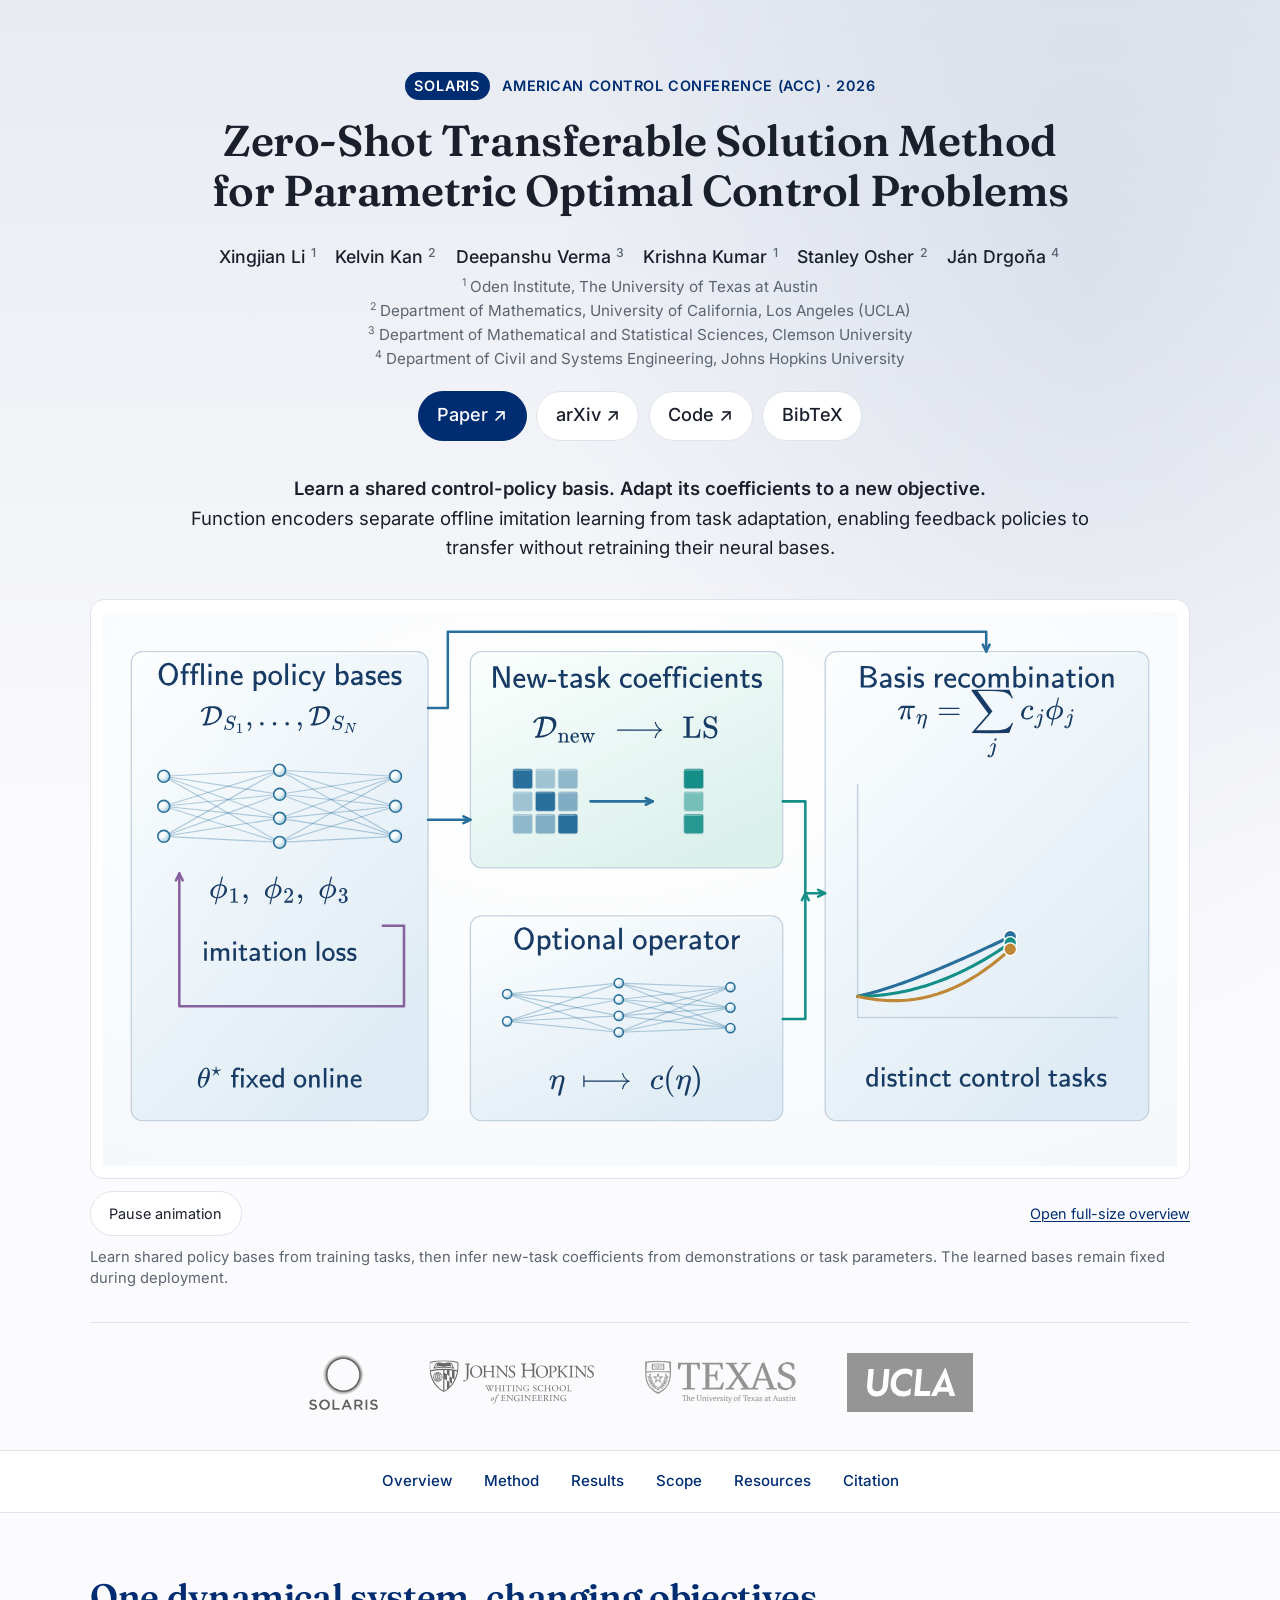
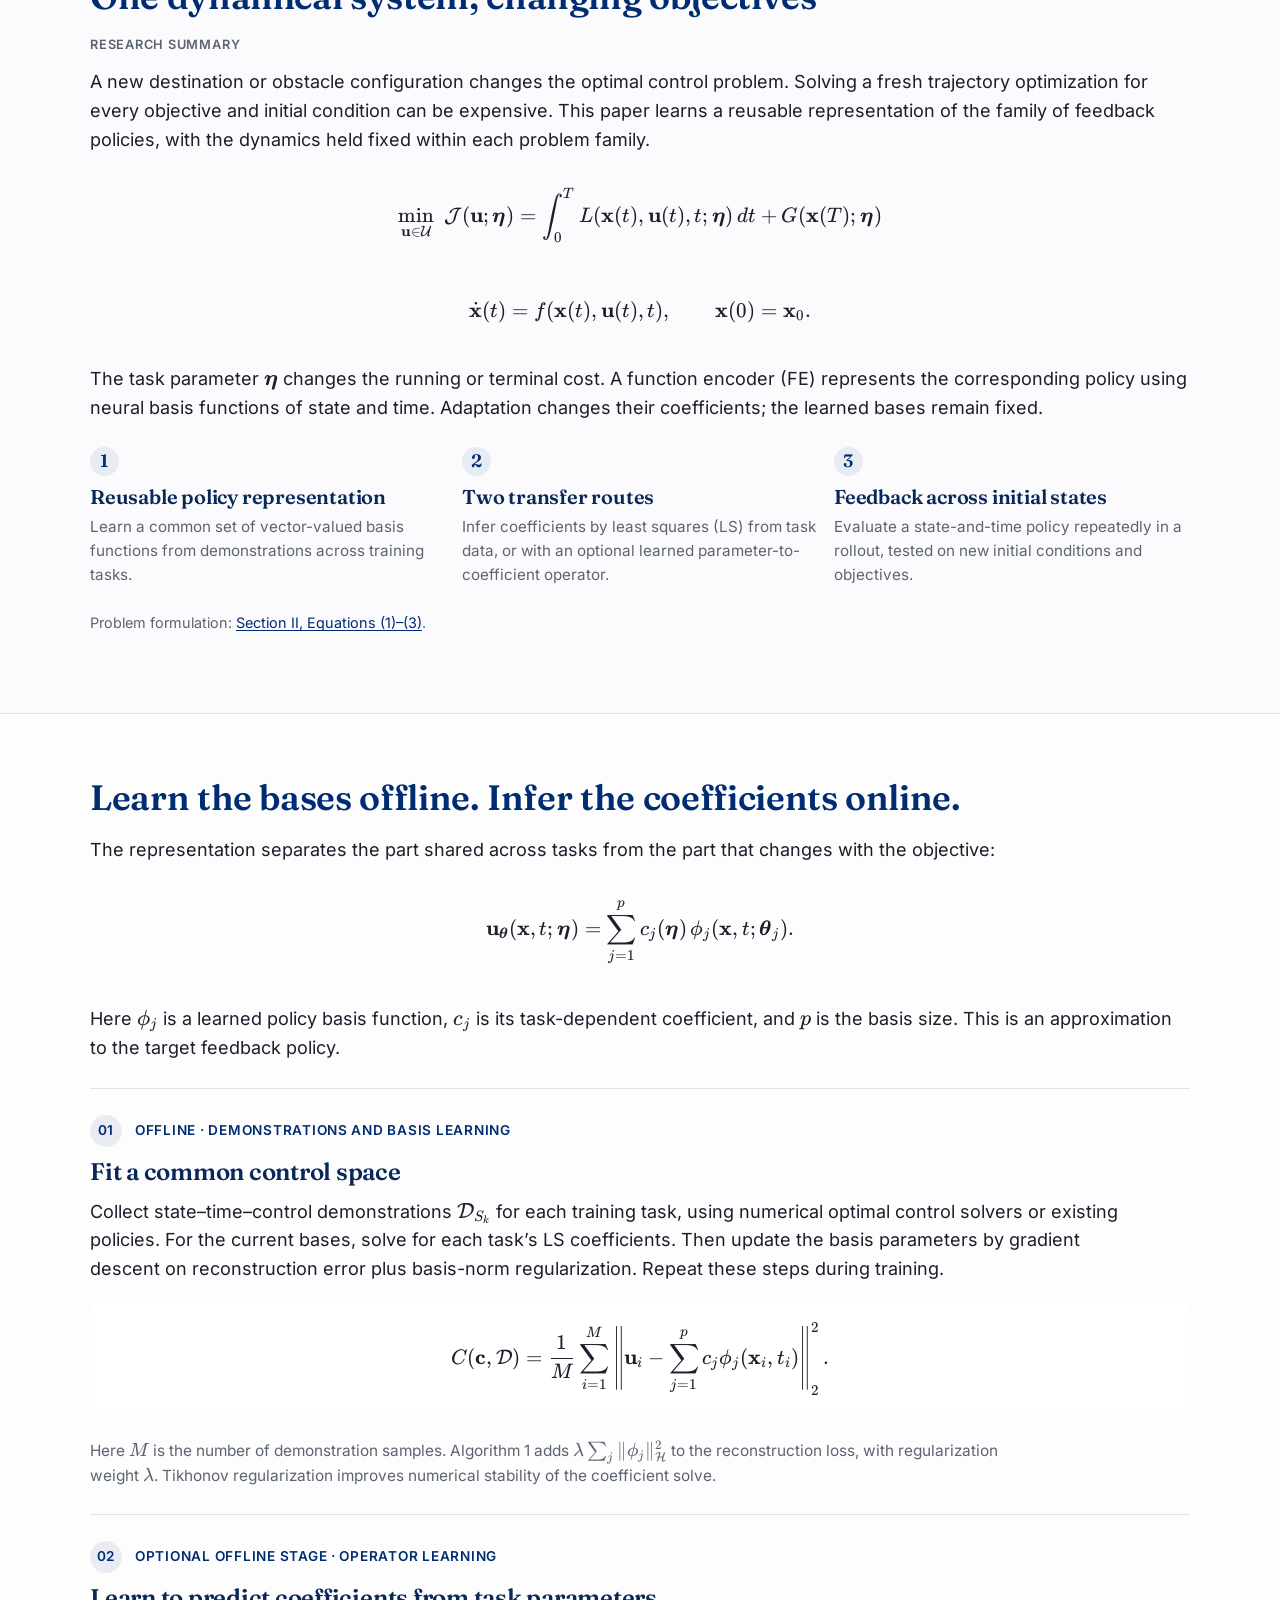
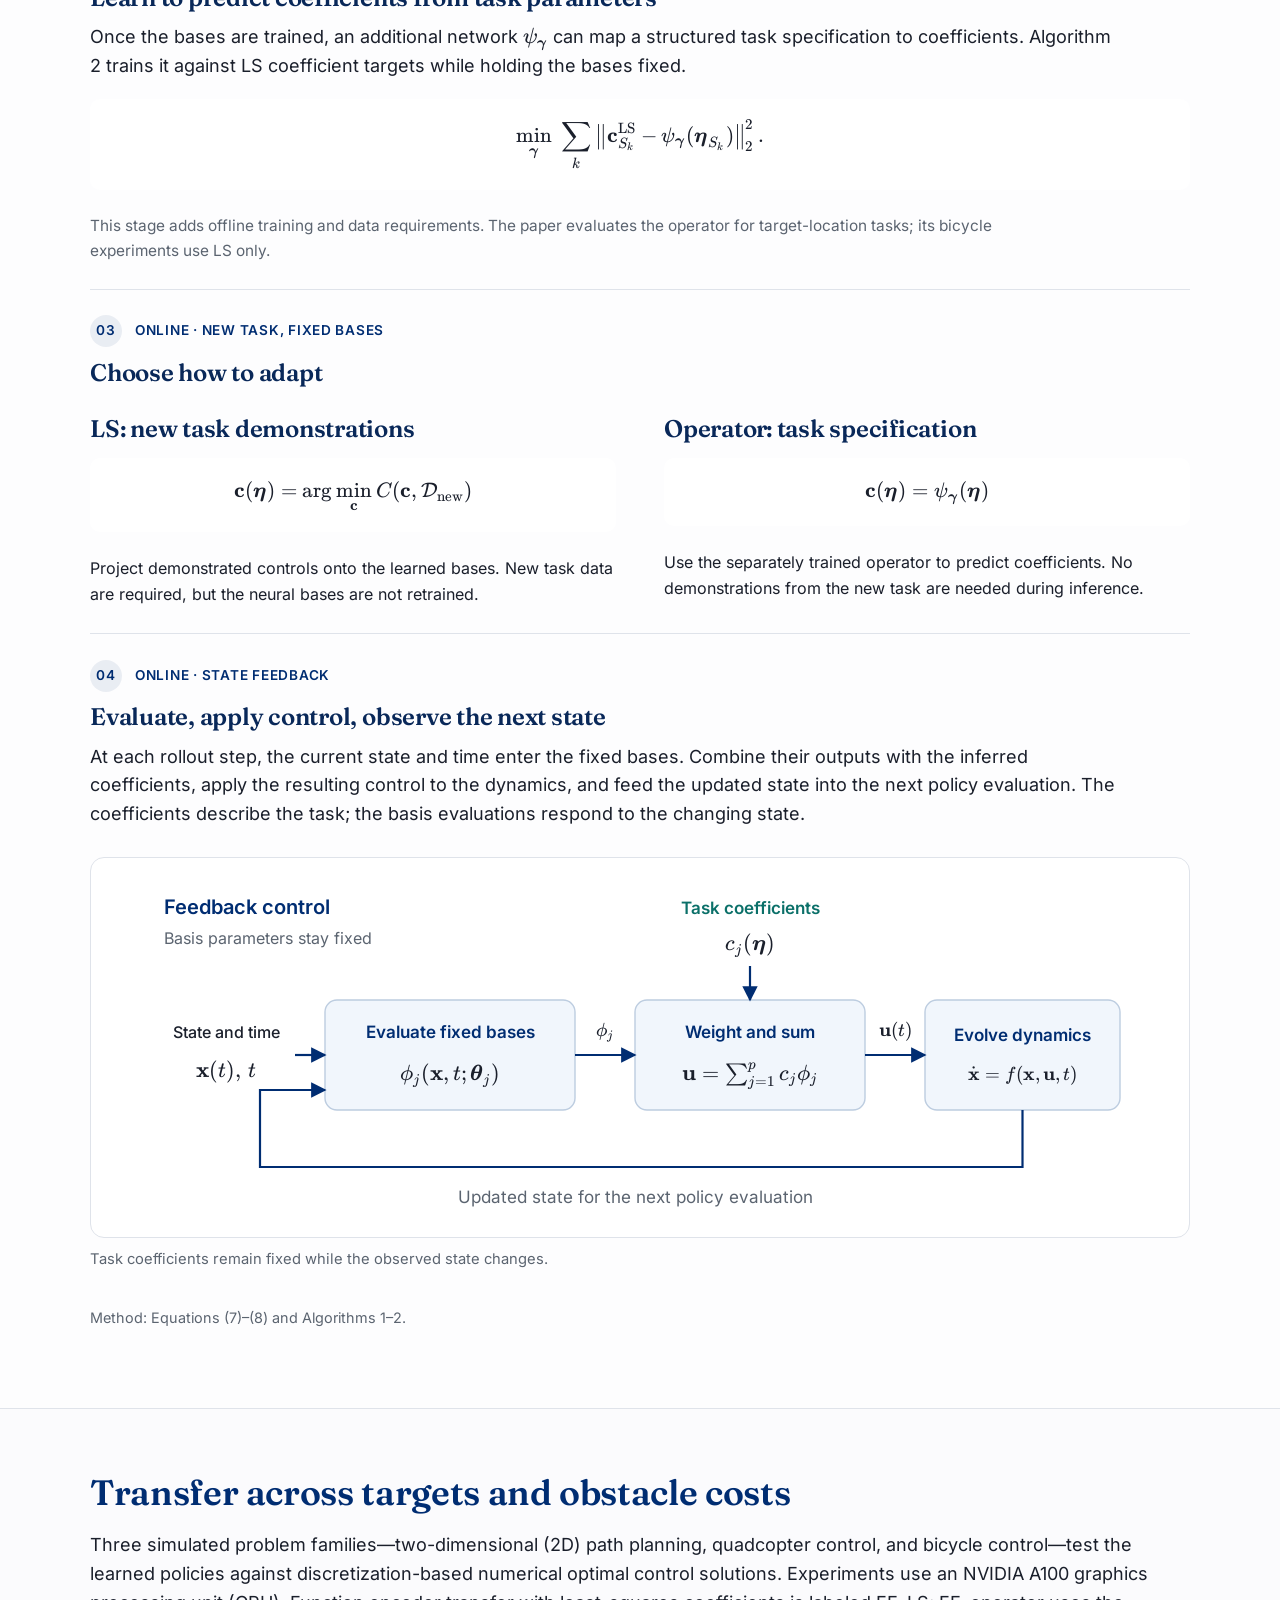
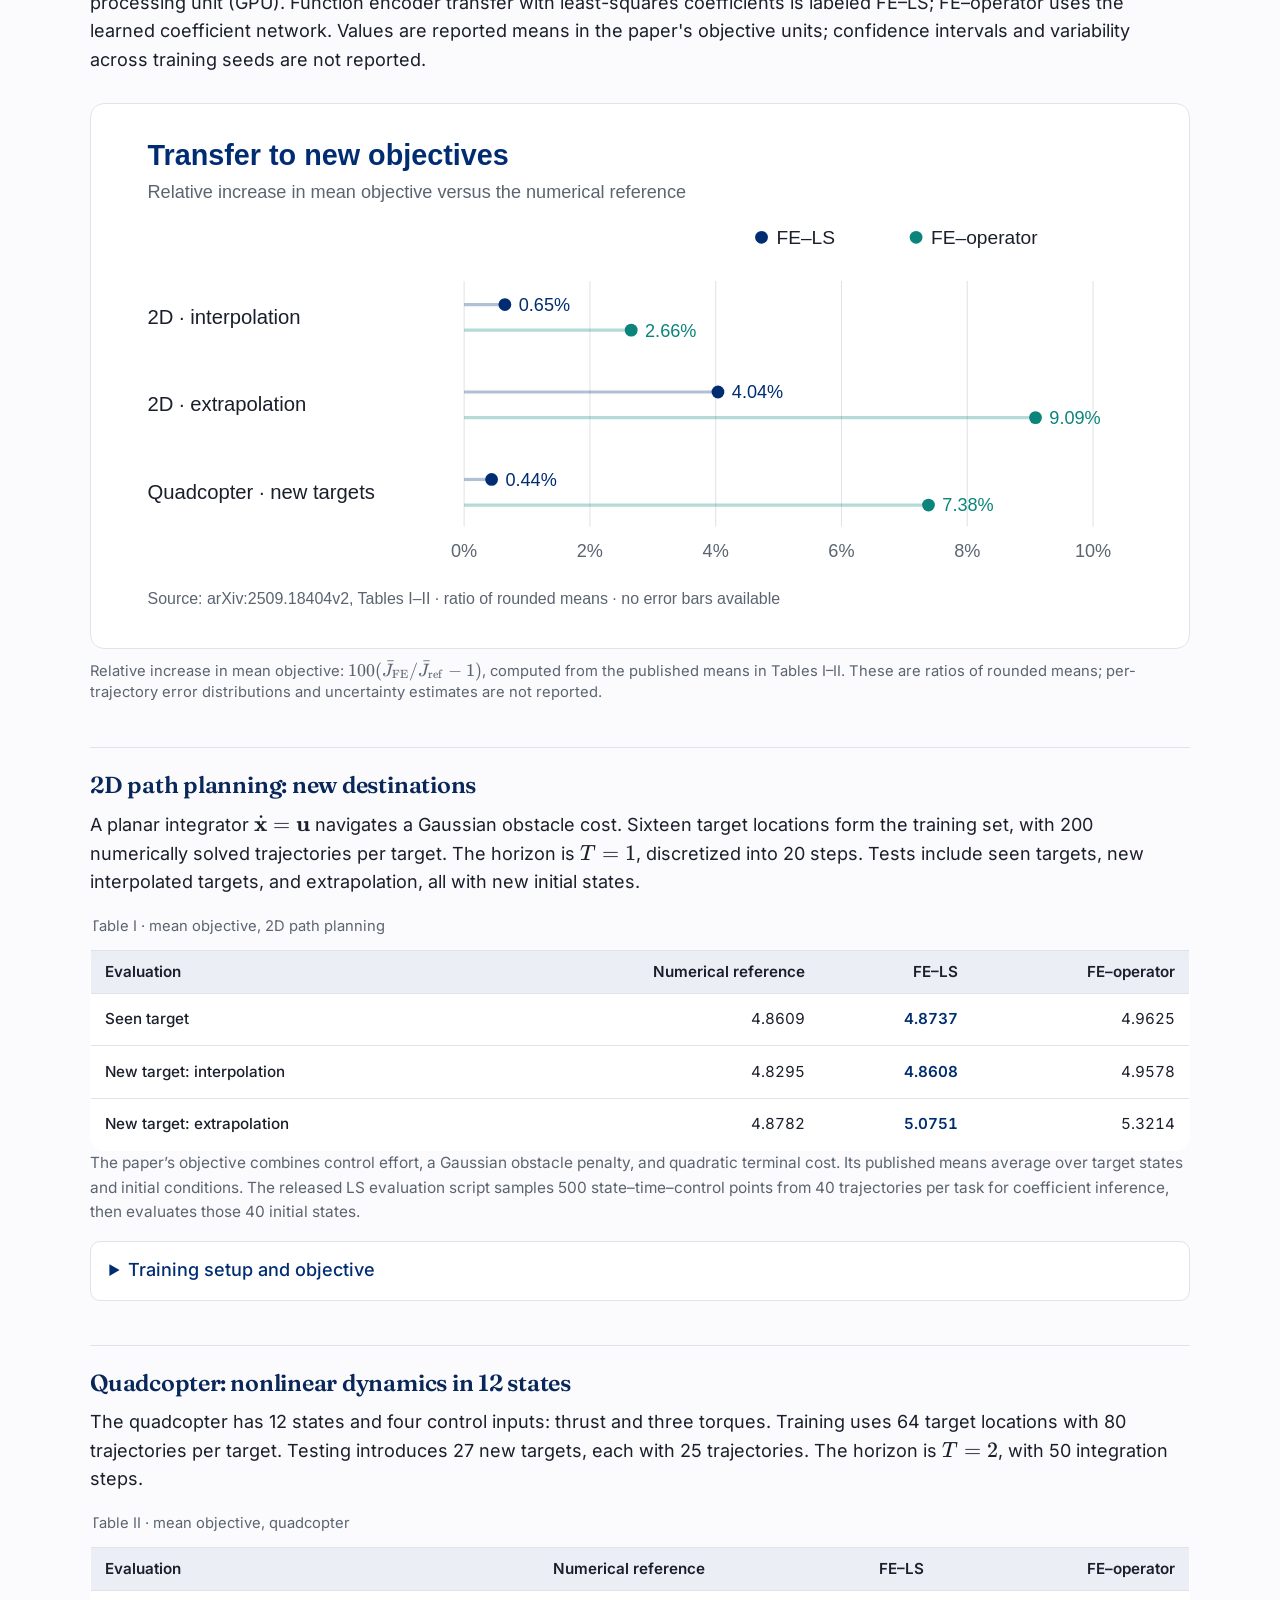
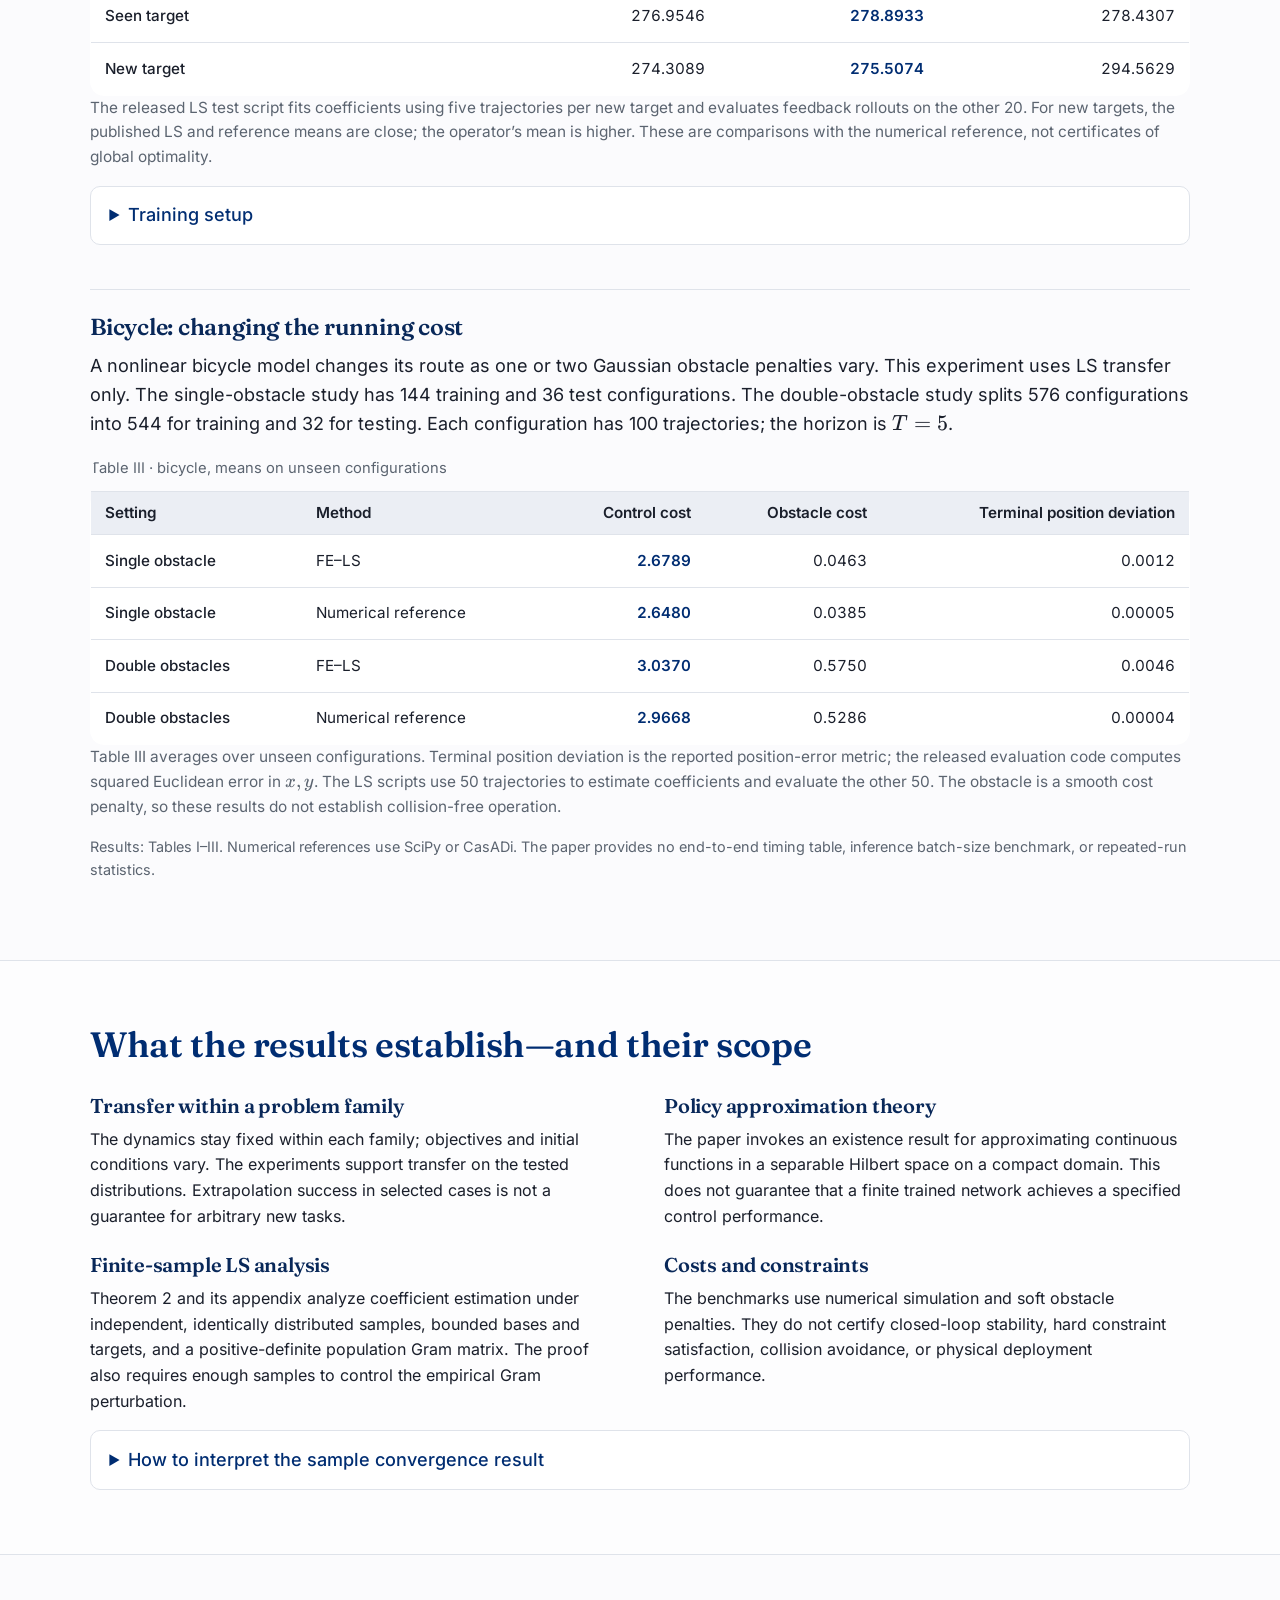
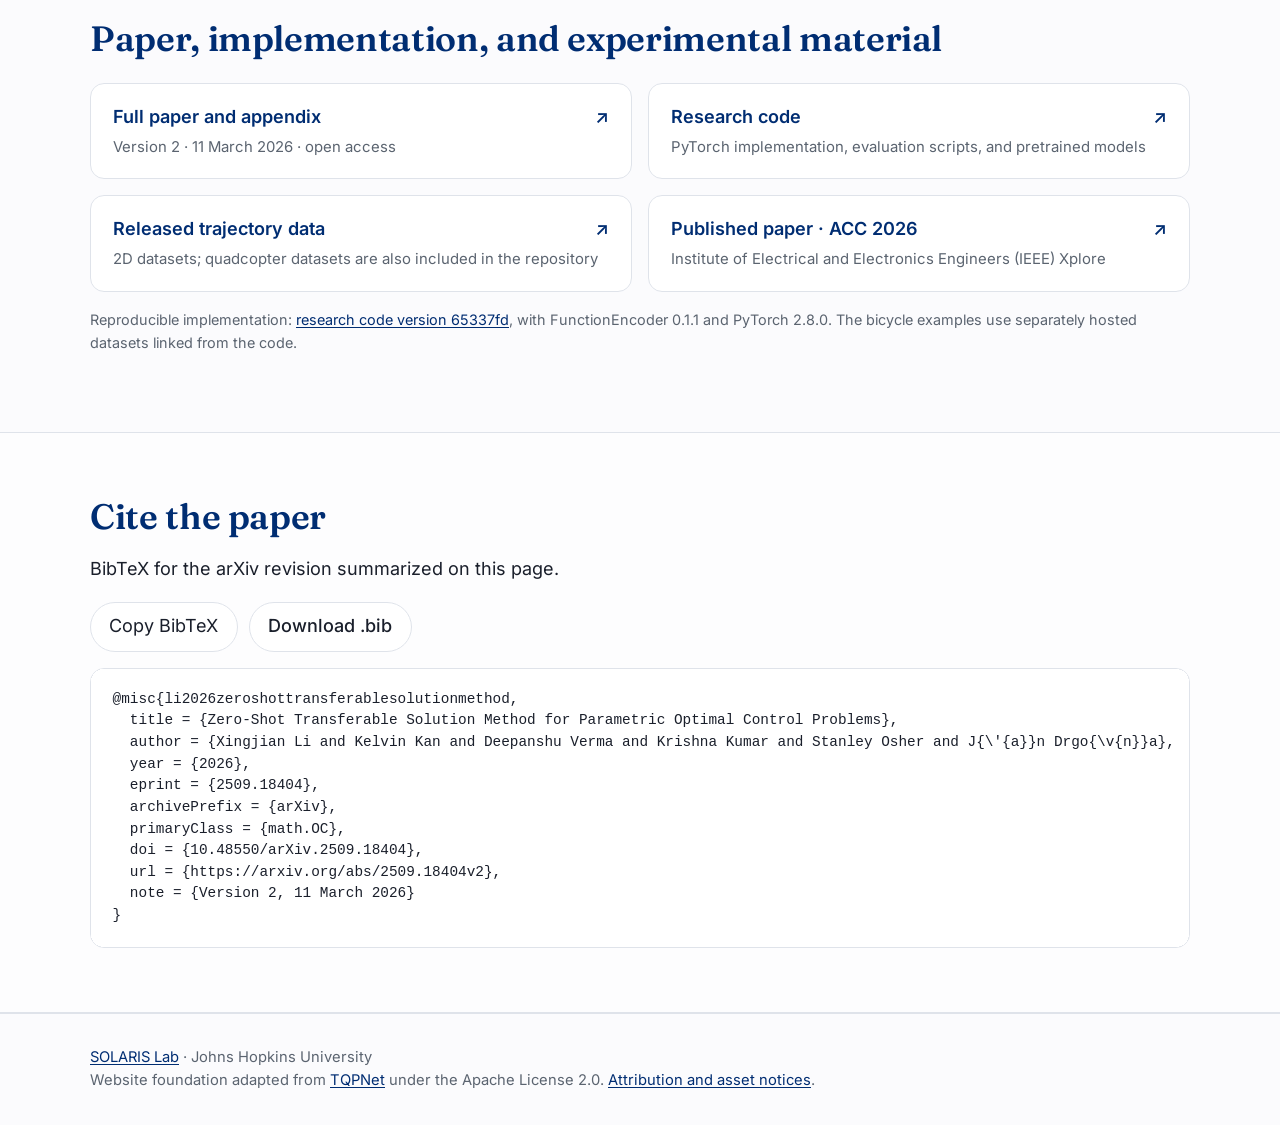
==== commit de1d61cb: "Restore original SOLARIS graphical abstract and shared UCLA logo styling" ====
--- a/index.html
+++ b/index.html
@@ -55,119 +55,19 @@
   <div class="opening"><p class="summary"><strong>Learn a shared control-policy basis. Adapt its coefficients to a new objective.</strong><br>
   Function encoders separate offline imitation learning from task adaptation, enabling feedback policies to transfer without retraining their neural bases.</p></div>
   <figure class="overview-figure">
-   <div class="abstract-scroll" tabindex="0" role="region" aria-label="Animated overview of function encoder training and transfer"><svg xmlns="http://www.w3.org/2000/svg" id="feoc-abstract" class="feoc-abstract" viewBox="0 0 1080 650" font-family="Arial,Helvetica,sans-serif" role="img" aria-labelledby="fa-title fa-description" data-paused="true">
-<title id="fa-title">Function encoder policies: offline learning and online transfer</title>
-<desc id="fa-description">Training demonstrations support alternating least-squares coefficient solves and gradient updates of shared neural bases, using reconstruction loss and a basis-norm penalty. An optional operator is trained on task specifications and coefficient targets after freezing the bases. The frozen bases transfer to both the online least-squares solve and the feedback policy; the trained operator transfers to online coefficient inference. For a new task, either demonstrations and least squares or a task specification and the trained operator produce coefficients. The coefficients combine fixed bases into a feedback policy; applied controls evolve the system and its next state and time return to the policy.</desc>
-<style>
-.feoc-abstract { display:block; width:100%; height:auto; font-family:Arial,Helvetica,sans-serif; }
-.feoc-abstract .fa-panel { fill:#f7f9fc; stroke:#d8e2ed; stroke-width:1.2; }
-.feoc-abstract .fa-online-panel { fill:#f6faf9; }
-.feoc-abstract .fa-node { fill:#fff; stroke:#b9cada; stroke-width:1.4; }
-.feoc-abstract .fa-operator { fill:#edf8f5; stroke:#9fcfc5; stroke-width:1.4; }
-.feoc-abstract .fa-policy { fill:#eaf2fc; stroke:#8faecf; stroke-width:1.4; }
-.feoc-abstract .fa-wire { fill:none; stroke:#7b95b1; stroke-width:2.1; stroke-linejoin:round; }
-.feoc-abstract .fa-repeat { fill:none; stroke:#85719b; stroke-width:2.1; stroke-linejoin:round; }
-.feoc-abstract .fa-frozen { fill:none; stroke:#002d72; stroke-width:2.1; stroke-linejoin:round; }
-.feoc-abstract .fa-operator-transfer { fill:none; stroke:#4f8e87; stroke-width:2.1; stroke-linejoin:round; stroke-dasharray:6 5; }
-.feoc-abstract .fa-flow { fill:none; stroke:#007e79; stroke-width:4; stroke-linecap:round; stroke-linejoin:round; stroke-dasharray:2 22; opacity:0; }
-.feoc-abstract .fa-learning { stroke:#6c4a8c; }
-.feoc-abstract .fa-feedback { stroke:#002d72; }
-.feoc-abstract .fa-stage-label { letter-spacing:1.1px; }
-
-@keyframes fa-travel { to { stroke-dashoffset:-48; } }
-@keyframes fa-training { 0%,42% { opacity:1; } 47%,100% { opacity:0; } }
-@keyframes fa-operator-fit { 0%,34% { opacity:0; } 38%,46% { opacity:1; } 49%,100% { opacity:0; } }
-@keyframes fa-data-inference { 0%,48% { opacity:0; } 51%,59% { opacity:1; } 63%,100% { opacity:0; } }
-@keyframes fa-parameter-inference { 0%,72% { opacity:0; } 75%,83% { opacity:1; } 87%,100% { opacity:0; } }
-@keyframes fa-feedback-steps { 0%,55% { opacity:0; } 58%,98% { opacity:1; } 100% { opacity:0; } }
-@keyframes fa-gradient-step { 0%,8%,20%,32%,44%,100% { fill:#fff; stroke:#b9cada; } 12%,24%,36% { fill:#e5d7f0; stroke:#6c4a8c; } }
-.feoc-abstract .fa-training-flow { animation:fa-travel 1.1s linear infinite,fa-training 12s linear infinite; }
-.feoc-abstract .fa-learning { animation:fa-travel 1.1s linear infinite,fa-training 12s linear infinite; }
-.feoc-abstract .fa-operator-fit { animation:fa-travel 1.1s linear infinite,fa-operator-fit 12s linear infinite; }
-.feoc-abstract .fa-data-inference { animation:fa-travel 1.1s linear infinite,fa-data-inference 12s linear infinite; }
-.feoc-abstract .fa-parameter-inference { animation:fa-travel 1.1s linear infinite,fa-parameter-inference 12s linear infinite; }
-.feoc-abstract .fa-feedback { animation:fa-travel 1.1s linear infinite,fa-feedback-steps 12s linear infinite; }
-.feoc-abstract .fa-update { animation:fa-gradient-step 12s linear infinite; }
-.feoc-abstract[data-paused="true"] *, .feoc-abstract[data-paused="true"] { animation-play-state:paused!important; }
-@media(prefers-reduced-motion:reduce) {
-  .feoc-abstract *, .feoc-abstract { animation:none!important; }
-  .feoc-abstract .fa-flow { opacity:0!important; }
-}
-</style>
-<defs><marker id="fa-arrow" viewBox="0 0 10 10" refX="9" refY="5" markerWidth="7" markerHeight="7" orient="auto"><path d="M0 0L10 5L0 10Z" fill="#7b95b1"/></marker><marker id="fa-purple-arrow" viewBox="0 0 10 10" refX="9" refY="5" markerWidth="7" markerHeight="7" orient="auto"><path d="M0 0L10 5L0 10Z" fill="#85719b"/></marker><marker id="fa-blue-arrow" viewBox="0 0 10 10" refX="9" refY="5" markerWidth="7" markerHeight="7" orient="auto"><path d="M0 0L10 5L0 10Z" fill="#002d72"/></marker><marker id="fa-teal-arrow" viewBox="0 0 10 10" refX="9" refY="5" markerWidth="7" markerHeight="7" orient="auto"><path d="M0 0L10 5L0 10Z" fill="#4f8e87"/></marker></defs>
-<rect width="1080" height="650" rx="16" fill="#fff"/>
-<rect class="fa-panel" x="18" y="18" width="1044" height="268" rx="16" fill="#f7f9fc" stroke="#d8e2ed" stroke-width="1.2"/>
-<rect class="fa-panel fa-online-panel" x="18" y="306" width="1044" height="326" rx="16" fill="#f6faf9" stroke="#d8e2ed" stroke-width="1.2"/>
-<text x="40" y="48" text-anchor="start" font-size="17" fill="#002d72" font-weight="700">OFFLINE  ·  LEARN A REUSABLE CONTROL BASIS</text>
-<text x="40" y="337" text-anchor="start" font-size="17" fill="#002d72" font-weight="700">ONLINE  ·  ADAPT TO A NEW OBJECTIVE</text>
-<rect class="fa-node" x="40" y="106" width="180" height="84" rx="12" fill="#fff" stroke="#b9cada" stroke-width="1.4"/>
-<rect class="fa-node" x="265" y="106" width="190" height="84" rx="12" fill="#fff" stroke="#b9cada" stroke-width="1.4"/>
-<rect class="fa-node fa-update" x="510" y="106" width="225" height="84" rx="12" fill="#fff" stroke="#b9cada" stroke-width="1.4"/>
-<rect class="fa-operator" x="815" y="106" width="220" height="84" rx="12" fill="#edf8f5" stroke="#9fcfc5" stroke-width="1.4"/>
-<text x="130" y="133" text-anchor="middle" font-size="18" fill="#002d72" font-weight="700">Training</text>
-<text x="130" y="155" text-anchor="middle" font-size="18" fill="#002d72" font-weight="700">demonstrations</text>
-<text x="130" y="177" text-anchor="middle" font-size="14" fill="#53677e" font-weight="500">state · time · control</text>
-<text x="360" y="137" text-anchor="middle" font-size="18" fill="#002d72" font-weight="700">Least-squares solve</text>
-<text x="360" y="164" text-anchor="middle" font-size="15" fill="#53677e" font-weight="500">Task coefficients</text>
-<text x="622.5" y="129" text-anchor="middle" font-size="18" fill="#002d72" font-weight="700">Update neural bases</text>
-<text x="622.5" y="150" text-anchor="middle" font-size="14" fill="#53677e" font-weight="500">Reconstruction loss</text>
-<text x="622.5" y="168" text-anchor="middle" font-size="14" fill="#53677e" font-weight="500">+ basis-norm penalty</text>
-<text x="925" y="133" text-anchor="middle" font-size="18" fill="#002d72" font-weight="700">Optional operator</text>
-<text x="925" y="155" text-anchor="middle" font-size="14" fill="#53677e" font-weight="500">Fit task parameters to</text>
-<text x="925" y="174" text-anchor="middle" font-size="14" fill="#53677e" font-weight="500">coefficient targets</text>
-<path class="fa-wire" d="M220 148H265" fill="none" stroke="#7b95b1" stroke-width="2.1" stroke-linejoin="round" marker-end="url(#fa-arrow)"/>
-<path class="fa-wire" d="M455 148H510" fill="none" stroke="#7b95b1" stroke-width="2.1" stroke-linejoin="round" marker-end="url(#fa-arrow)"/>
-<path class="fa-repeat" d="M622.5 190V229H360V190" fill="none" stroke="#85719b" stroke-width="2.1" stroke-linejoin="round" marker-end="url(#fa-purple-arrow)"/>
-<text x="490" y="252" text-anchor="middle" font-size="14" fill="#6c4a8c" font-weight="500">Recompute coefficients after each gradient step</text>
-<path class="fa-wire" d="M360 106V80H925V106" fill="none" stroke="#7b95b1" stroke-width="2.1" stroke-linejoin="round" marker-end="url(#fa-arrow)"/>
-<text x="686" y="72" text-anchor="middle" font-size="14" fill="#53677e" font-weight="500">Coefficient targets; bases frozen</text>
-<text x="925" y="215" text-anchor="middle" font-size="14" fill="#53677e" font-weight="500">Train separately after</text>
-<text x="925" y="235" text-anchor="middle" font-size="14" fill="#53677e" font-weight="500">the shared bases are learned</text>
-<path class="fa-frozen" d="M735 148H774V365H360V391" fill="none" stroke="#002d72" stroke-width="2.1" stroke-linejoin="round" marker-end="url(#fa-blue-arrow)"/>
-<path class="fa-frozen" d="M645 365V426" fill="none" stroke="#002d72" stroke-width="2.1" stroke-linejoin="round" marker-end="url(#fa-blue-arrow)"/>
-<text x="659" y="355" text-anchor="start" font-size="15" fill="#002d72" font-weight="700">Frozen bases</text>
-<path class="fa-operator-transfer" d="M1035 148H1047V620H360V566" fill="none" stroke="#4f8e87" stroke-width="2.1" stroke-linejoin="round" stroke-dasharray="6 5" marker-end="url(#fa-teal-arrow)"/>
-<text x="450" y="610" text-anchor="start" font-size="14" fill="#397a73" font-weight="700">Frozen operator</text>
-<rect class="fa-node" x="40" y="391" width="185" height="64" rx="12" fill="#fff" stroke="#b9cada" stroke-width="1.4"/>
-<rect class="fa-node" x="265" y="391" width="190" height="64" rx="12" fill="#fff" stroke="#b9cada" stroke-width="1.4"/>
-<rect class="fa-node" x="40" y="502" width="185" height="64" rx="12" fill="#fff" stroke="#b9cada" stroke-width="1.4"/>
-<rect class="fa-operator" x="265" y="502" width="190" height="64" rx="12" fill="#edf8f5" stroke="#9fcfc5" stroke-width="1.4"/>
-<text x="132.5" y="416" text-anchor="middle" font-size="17" fill="#002d72" font-weight="700">New-task</text>
-<text x="132.5" y="438" text-anchor="middle" font-size="17" fill="#002d72" font-weight="700">demonstrations</text>
-<text x="360" y="417" text-anchor="middle" font-size="18" fill="#002d72" font-weight="700">Least-squares solve</text>
-<text x="360" y="440" text-anchor="middle" font-size="14" fill="#53677e" font-weight="500">Task coefficients</text>
-<text x="132.5" y="540" text-anchor="middle" font-size="17" fill="#002d72" font-weight="700">Task specification</text>
-<text x="360" y="528" text-anchor="middle" font-size="18" fill="#002d72" font-weight="700">Trained operator</text>
-<text x="360" y="551" text-anchor="middle" font-size="14" fill="#53677e" font-weight="500">Task coefficients</text>
-<text x="248" y="595" text-anchor="middle" font-size="14" fill="#53677e" font-weight="500">Choose either inference route</text>
-<rect class="fa-policy" x="535" y="426" width="220" height="108" rx="12" fill="#eaf2fc" stroke="#8faecf" stroke-width="1.4"/>
-<rect class="fa-node" x="825" y="439" width="210" height="81" rx="12" fill="#fff" stroke="#b9cada" stroke-width="1.4"/>
-<text x="645" y="452" text-anchor="middle" font-size="19" fill="#002d72" font-weight="700">Feedback policy</text>
-<text x="645" y="479" text-anchor="middle" font-size="15" fill="#53677e" font-weight="500">Combine fixed bases</text>
-<text x="645" y="502" text-anchor="middle" font-size="15" fill="#53677e" font-weight="500">with task coefficients</text>
-<text x="930" y="468" text-anchor="middle" font-size="19" fill="#002d72" font-weight="700">System dynamics</text>
-<text x="930" y="497" text-anchor="middle" font-size="15" fill="#53677e" font-weight="500">Apply control</text>
-<path class="fa-wire" d="M225 423H265" fill="none" stroke="#7b95b1" stroke-width="2.1" stroke-linejoin="round" marker-end="url(#fa-arrow)"/>
-<path class="fa-wire" d="M225 534H265" fill="none" stroke="#7b95b1" stroke-width="2.1" stroke-linejoin="round" marker-end="url(#fa-arrow)"/>
-<path class="fa-wire" d="M455 423H492V479H535" fill="none" stroke="#7b95b1" stroke-width="2.1" stroke-linejoin="round" marker-end="url(#fa-arrow)"/>
-<path class="fa-wire" d="M455 534H492V479H535" fill="none" stroke="#7b95b1" stroke-width="2.1" stroke-linejoin="round" marker-end="url(#fa-arrow)"/>
-<path class="fa-wire" d="M755 479H825" fill="none" stroke="#7b95b1" stroke-width="2.1" stroke-linejoin="round" marker-end="url(#fa-arrow)"/>
-<text x="790" y="466" text-anchor="middle" font-size="13" fill="#53677e" font-weight="500">control</text>
-<path class="fa-frozen" d="M930 520V588H645V534" fill="none" stroke="#002d72" stroke-width="2.1" stroke-linejoin="round" marker-end="url(#fa-blue-arrow)"/>
-<text x="794" y="612" text-anchor="middle" font-size="15" fill="#002d72" font-weight="500">Next state + time</text>
-<path class="fa-flow fa-training-flow" d="M220 148H265" fill="none" stroke="#007e79" stroke-width="4" stroke-linecap="round" stroke-dasharray="2 22" opacity="0"/>
-<path class="fa-flow fa-learning" d="M455 148H510" fill="none" stroke="#007e79" stroke-width="4" stroke-linecap="round" stroke-dasharray="2 22" opacity="0"/>
-<path class="fa-flow fa-learning" d="M622.5 190V229H360V190" fill="none" stroke="#007e79" stroke-width="4" stroke-linecap="round" stroke-dasharray="2 22" opacity="0"/>
-<path class="fa-flow fa-operator-fit" d="M360 106V80H925V106" fill="none" stroke="#007e79" stroke-width="4" stroke-linecap="round" stroke-dasharray="2 22" opacity="0"/>
-<path class="fa-flow fa-data-inference" d="M225 423H265" fill="none" stroke="#007e79" stroke-width="4" stroke-linecap="round" stroke-dasharray="2 22" opacity="0"/>
-<path class="fa-flow fa-data-inference" d="M455 423H492V479H535" fill="none" stroke="#007e79" stroke-width="4" stroke-linecap="round" stroke-dasharray="2 22" opacity="0"/>
-<path class="fa-flow fa-parameter-inference" d="M225 534H265" fill="none" stroke="#007e79" stroke-width="4" stroke-linecap="round" stroke-dasharray="2 22" opacity="0"/>
-<path class="fa-flow fa-parameter-inference" d="M455 534H492V479H535" fill="none" stroke="#007e79" stroke-width="4" stroke-linecap="round" stroke-dasharray="2 22" opacity="0"/>
-<path class="fa-flow fa-feedback" d="M755 479H825" fill="none" stroke="#007e79" stroke-width="4" stroke-linecap="round" stroke-dasharray="2 22" opacity="0"/>
-<path class="fa-flow fa-feedback" d="M930 520V588H645V534" fill="none" stroke="#007e79" stroke-width="4" stroke-linecap="round" stroke-dasharray="2 22" opacity="0"/>
-</svg>
-</div>
-   <div class="figure-controls"><button class="btn" id="toggle-abstract" type="button" aria-pressed="false" aria-controls="feoc-abstract" hidden>Pause animation</button><a href="assets/figures/overview.html">Open full-size overview</a></div>
+   <div class="abstract-scroll" id="solaris-abstract" data-paused="true" tabindex="0" role="region" aria-label="Function encoder training and transfer"><svg xmlns="http://www.w3.org/2000/svg" viewBox="0 0 760 392" role="img" data-design-system="solaris-v9" aria-label="One learned policy basis supports multiple task-specific controllers."><title>One learned policy basis supports multiple task-specific controllers.</title><defs>
+<linearGradient id="v9-policyfe-v9-paper" x2=".7" y2="1"><stop stop-color="#FFFFFF"></stop><stop offset="1" stop-color="#EEF4F9"></stop></linearGradient>
+<linearGradient id="v9-policyfe-v9-blue" x2=".7" y2="1"><stop stop-color="#FCFEFF"></stop><stop offset="1" stop-color="#DEEBF4"></stop></linearGradient>
+<linearGradient id="v9-policyfe-v9-teal" x2=".7" y2="1"><stop stop-color="#FBFFFE"></stop><stop offset="1" stop-color="#DAF0EB"></stop></linearGradient>
+<linearGradient id="v9-policyfe-v9-violet" x2=".7" y2="1"><stop stop-color="#FEFDFF"></stop><stop offset="1" stop-color="#EAE3F2"></stop></linearGradient>
+<linearGradient id="v9-policyfe-v9-amber" x2=".7" y2="1"><stop stop-color="#FFFEFB"></stop><stop offset="1" stop-color="#F2E5CE"></stop></linearGradient>
+<radialGradient id="v9-policyfe-v9-node" cx=".3" cy=".25" r=".8"><stop stop-color="#FFFFFF"></stop><stop offset=".45" stop-color="#F1F9FC"></stop><stop offset="1" stop-color="#A6C9D9"></stop></radialGradient>
+<linearGradient id="v9-policyfe-metal" x2=".8" y2="1"><stop stop-color="#FFFFFF"></stop><stop offset=".5" stop-color="#DCE8F0"></stop><stop offset="1" stop-color="#96B0C5"></stop></linearGradient>
+<linearGradient id="v9-policyfe-dark" x2=".8" y2="1"><stop stop-color="#416C90"></stop><stop offset="1" stop-color="#173B65"></stop></linearGradient>
+<linearGradient id="v9-policyfe-teal" x2=".8" y2="1"><stop stop-color="#78D5C7"></stop><stop offset="1" stop-color="#148F87"></stop></linearGradient>
+<radialGradient id="v9-policyfe-v9-light" cx=".45" cy=".25" r=".9"><stop stop-color="#FFFFFF"></stop><stop offset="1" stop-color="#F5F8FB"></stop></radialGradient>
+</defs><rect width="760" height="392" fill="url(#v9-policyfe-v9-light)"></rect><g data-component="panel"><rect x="20" y="28" width="210" height="332" rx="8" fill="url(#v9-policyfe-v9-blue)" stroke="#C3D1DD" stroke-width="0.9" id="v9-policyfe-offline"></rect><path d="M28 29.2 H222" fill="none" stroke="#FFFFFF" stroke-width="1.1" stroke-linecap="round" stroke-linejoin="round" opacity="0.7"></path><g class="tex-label" aria-label="\textsf{Offline policy bases}" color="#173B65" transform="translate(125 51.621) scale(0.022) translate(-3947.500 0)"><g stroke="currentColor" fill="currentColor" stroke-width="0" transform="scale(1,-1)"><g><g><use href="#sld-g-0885f714c6af"></use><use transform="translate(736,0)" href="#sld-g-eb4c8ee10039"></use><use transform="translate(1042,0)" href="#sld-g-eb4c8ee10039"></use><use transform="translate(1348,0)" href="#sld-g-1a091a898d18"></use><use transform="translate(1587,0)" href="#sld-g-30ade66514e1"></use><use transform="translate(1826,0)" href="#sld-g-c2bdcf9eb91e"></use><use transform="translate(2343,0)" href="#sld-g-65e67dc00a45"></use><use transform="translate(2787,0)" href="#sld-g-da39a3ee5e6b"></use><use transform="translate(3037,0)" href="#sld-g-cbf2014b060f"></use><use transform="translate(3554,0)" href="#sld-g-40d124c295a9"></use><use transform="translate(4054,0)" href="#sld-g-1a091a898d18"></use><use transform="translate(4293,0)" href="#sld-g-30ade66514e1"></use><use transform="translate(4532,0)" href="#sld-g-d8c55aa8e0ad"></use><use transform="translate(4976,0)" href="#sld-g-8525fcbeff9d"></use><use transform="translate(5437,0)" href="#sld-g-da39a3ee5e6b"></use><use transform="translate(5687,0)" href="#sld-g-41bbd3b5b236"></use><use transform="translate(6204,0)" href="#sld-g-fcd783eb2bc8"></use><use transform="translate(6685,0)" href="#sld-g-425a96156def"></use><use transform="translate(7068,0)" href="#sld-g-65e67dc00a45"></use><use transform="translate(7512,0)" href="#sld-g-425a96156def"></use></g></g></g></g></g><g data-component="panel"><rect x="260" y="28" width="221" height="153" rx="8" fill="url(#v9-policyfe-v9-teal)" stroke="#C3D1DD" stroke-width="0.9" id="v9-policyfe-coeff"></rect><path d="M268 29.2 H473" fill="none" stroke="#FFFFFF" stroke-width="1.1" stroke-linecap="round" stroke-linejoin="round" opacity="0.7"></path><g class="tex-label" aria-label="\textsf{New-task coefficients}" color="#173B65" transform="translate(370.5 53.645) scale(0.022) translate(-4379.500 0)"><g stroke="currentColor" fill="currentColor" stroke-width="0" transform="scale(1,-1)"><g><g><use href="#sld-g-79c2ca9a8c62"></use><use transform="translate(708,0)" href="#sld-g-65e67dc00a45"></use><use transform="translate(1152,0)" href="#sld-g-2b8d52517548"></use><use transform="translate(1835,0)" href="#sld-g-dbe1025e4841"></use><use transform="translate(2168,0)" href="#sld-g-1016796306ba"></use><use transform="translate(2529,0)" href="#sld-g-fcd783eb2bc8"></use><use transform="translate(3010,0)" href="#sld-g-425a96156def"></use><use transform="translate(3393,0)" href="#sld-g-d83b5e92fc14"></use><use transform="translate(3882,0)" href="#sld-g-da39a3ee5e6b"></use><use transform="translate(4132,0)" href="#sld-g-d8c55aa8e0ad"></use><use transform="translate(4576,0)" href="#sld-g-40d124c295a9"></use><use transform="translate(5076,0)" href="#sld-g-65e67dc00a45"></use><use transform="translate(5520,0)" href="#sld-g-eb4c8ee10039"></use><use transform="translate(5826,0)" href="#sld-g-eb4c8ee10039"></use><use transform="translate(6132,0)" href="#sld-g-30ade66514e1"></use><use transform="translate(6371,0)" href="#sld-g-d8c55aa8e0ad"></use><use transform="translate(6815,0)" href="#sld-g-30ade66514e1"></use><use transform="translate(7054,0)" href="#sld-g-65e67dc00a45"></use><use transform="translate(7498,0)" href="#sld-g-c2bdcf9eb91e"></use><use transform="translate(8015,0)" href="#sld-g-1016796306ba"></use><use transform="translate(8376,0)" href="#sld-g-425a96156def"></use></g></g></g></g></g><g data-component="panel"><rect x="260" y="215" width="221" height="145" rx="8" fill="url(#v9-policyfe-v9-blue)" stroke="#C3D1DD" stroke-width="0.9" id="v9-policyfe-operator"></rect><path d="M268 216.2 H473" fill="none" stroke="#FFFFFF" stroke-width="1.1" stroke-linecap="round" stroke-linejoin="round" opacity="0.7"></path><g class="tex-label" aria-label="\textsf{Optional operator}" color="#173B65" transform="translate(370.5 238.731) scale(0.022) translate(-3663.500 0)"><g stroke="currentColor" fill="currentColor" stroke-width="0" transform="scale(1,-1)"><g><g><use href="#sld-g-0885f714c6af"></use><use transform="translate(736,0)" href="#sld-g-cbf2014b060f"></use><use transform="translate(1253,0)" href="#sld-g-1016796306ba"></use><use transform="translate(1614,0)" href="#sld-g-30ade66514e1"></use><use transform="translate(1853,0)" href="#sld-g-40d124c295a9"></use><use transform="translate(2353,0)" href="#sld-g-c2bdcf9eb91e"></use><use transform="translate(2870,0)" href="#sld-g-fcd783eb2bc8"></use><use transform="translate(3351,0)" href="#sld-g-1a091a898d18"></use><use transform="translate(3590,0)" href="#sld-g-da39a3ee5e6b"></use><use transform="translate(3840,0)" href="#sld-g-40d124c295a9"></use><use transform="translate(4340,0)" href="#sld-g-cbf2014b060f"></use><use transform="translate(4857,0)" href="#sld-g-65e67dc00a45"></use><use transform="translate(5301,0)" href="#sld-g-73e1c8d3594c"></use><use transform="translate(5643,0)" href="#sld-g-fcd783eb2bc8"></use><use transform="translate(6124,0)" href="#sld-g-1016796306ba"></use><use transform="translate(6485,0)" href="#sld-g-40d124c295a9"></use><use transform="translate(6985,0)" href="#sld-g-73e1c8d3594c"></use></g></g></g></g></g><g data-component="panel"><rect x="511" y="28" width="229" height="332" rx="8" fill="url(#v9-policyfe-v9-blue)" stroke="#C3D1DD" stroke-width="0.9" id="v9-policyfe-online"></rect><path d="M519 29.2 H732" fill="none" stroke="#FFFFFF" stroke-width="1.1" stroke-linecap="round" stroke-linejoin="round" opacity="0.7"></path><g class="tex-label" aria-label="\textsf{Basis recombination}" color="#173B65" transform="translate(625.5 53.513) scale(0.022) translate(-4149.000 0)"><g stroke="currentColor" fill="currentColor" stroke-width="0" transform="scale(1,-1)"><g><g><use href="#sld-g-0104c191c3c2"></use><use transform="translate(667,0)" href="#sld-g-fcd783eb2bc8"></use><use transform="translate(1148,0)" href="#sld-g-425a96156def"></use><use transform="translate(1531,0)" href="#sld-g-30ade66514e1"></use><use transform="translate(1770,0)" href="#sld-g-425a96156def"></use><use transform="translate(2153,0)" href="#sld-g-da39a3ee5e6b"></use><use transform="translate(2403,0)" href="#sld-g-73e1c8d3594c"></use><use transform="translate(2745,0)" href="#sld-g-65e67dc00a45"></use><use transform="translate(3189,0)" href="#sld-g-d8c55aa8e0ad"></use><use transform="translate(3633,0)" href="#sld-g-40d124c295a9"></use><use transform="translate(4133,0)" href="#sld-g-602143974a66"></use><use transform="translate(4927,0)" href="#sld-g-41bbd3b5b236"></use><use transform="translate(5444,0)" href="#sld-g-30ade66514e1"></use><use transform="translate(5683,0)" href="#sld-g-c2bdcf9eb91e"></use><use transform="translate(6200,0)" href="#sld-g-fcd783eb2bc8"></use><use transform="translate(6681,0)" href="#sld-g-1016796306ba"></use><use transform="translate(7042,0)" href="#sld-g-30ade66514e1"></use><use transform="translate(7281,0)" href="#sld-g-40d124c295a9"></use><use transform="translate(7781,0)" href="#sld-g-c2bdcf9eb91e"></use></g></g></g></g></g><g class="tex-label" aria-label="\mathcal D_{S_1},\ldots,\mathcal D_{S_N}" color="#173B65" transform="translate(125 80.269) scale(0.02) translate(-2807.150 0)"><g stroke="currentColor" fill="currentColor" stroke-width="0" transform="scale(1,-1)"><g><g><g><g><use href="#sld-g-a2dd820bbe67"></use></g></g><g transform="translate(804,-150) scale(0.707)"><g><g><use href="#sld-g-7a25753e18a4"></use></g><g transform="translate(646,-150) scale(0.707)"><use href="#sld-g-dcdb7159e81c"></use></g></g></g></g><g transform="translate(1596.1,0)"><use href="#sld-g-b6357b208afb"></use></g><g transform="translate(2040.8,0)"><use href="#sld-g-4ad2d3f3b430"></use></g><g transform="translate(3379.5,0)"><use href="#sld-g-b6357b208afb"></use></g><g transform="translate(3824.1,0)"><g><g><use href="#sld-g-a2dd820bbe67"></use></g></g><g transform="translate(804,-150) scale(0.707)"><g><g><use href="#sld-g-7a25753e18a4"></use></g><g transform="translate(646,-150) scale(0.707)"><use href="#sld-g-f84e7f6add72"></use></g></g></g></g></g></g></g><g data-component="network" id="v9-policyfe-basisnet"><line x1="43.0" y1="116.25" x2="125.0" y2="112.0" stroke="#286F9C" stroke-width="0.8" stroke-linecap="round" opacity="0.34"></line><line x1="43.0" y1="116.25" x2="125.0" y2="129.0" stroke="#286F9C" stroke-width="0.8" stroke-linecap="round" opacity="0.34"></line><line x1="43.0" y1="116.25" x2="125.0" y2="146.0" stroke="#286F9C" stroke-width="0.8" stroke-linecap="round" opacity="0.34"></line><line x1="43.0" y1="116.25" x2="125.0" y2="163.0" stroke="#286F9C" stroke-width="0.8" stroke-linecap="round" opacity="0.34"></line><line x1="43.0" y1="137.5" x2="125.0" y2="112.0" stroke="#286F9C" stroke-width="0.8" stroke-linecap="round" opacity="0.34"></line><line x1="43.0" y1="137.5" x2="125.0" y2="129.0" stroke="#286F9C" stroke-width="0.8" stroke-linecap="round" opacity="0.34"></line><line x1="43.0" y1="137.5" x2="125.0" y2="146.0" stroke="#286F9C" stroke-width="0.8" stroke-linecap="round" opacity="0.34"></line><line x1="43.0" y1="137.5" x2="125.0" y2="163.0" stroke="#286F9C" stroke-width="0.8" stroke-linecap="round" opacity="0.34"></line><line x1="43.0" y1="158.75" x2="125.0" y2="112.0" stroke="#286F9C" stroke-width="0.8" stroke-linecap="round" opacity="0.34"></line><line x1="43.0" y1="158.75" x2="125.0" y2="129.0" stroke="#286F9C" stroke-width="0.8" stroke-linecap="round" opacity="0.34"></line><line x1="43.0" y1="158.75" x2="125.0" y2="146.0" stroke="#286F9C" stroke-width="0.8" stroke-linecap="round" opacity="0.34"></line><line x1="43.0" y1="158.75" x2="125.0" y2="163.0" stroke="#286F9C" stroke-width="0.8" stroke-linecap="round" opacity="0.34"></line><line x1="125.0" y1="112.0" x2="207.0" y2="116.25" stroke="#286F9C" stroke-width="0.8" stroke-linecap="round" opacity="0.34"></line><line x1="125.0" y1="112.0" x2="207.0" y2="137.5" stroke="#286F9C" stroke-width="0.8" stroke-linecap="round" opacity="0.34"></line><line x1="125.0" y1="112.0" x2="207.0" y2="158.75" stroke="#286F9C" stroke-width="0.8" stroke-linecap="round" opacity="0.34"></line><line x1="125.0" y1="129.0" x2="207.0" y2="116.25" stroke="#286F9C" stroke-width="0.8" stroke-linecap="round" opacity="0.34"></line><line x1="125.0" y1="129.0" x2="207.0" y2="137.5" stroke="#286F9C" stroke-width="0.8" stroke-linecap="round" opacity="0.34"></line><line x1="125.0" y1="129.0" x2="207.0" y2="158.75" stroke="#286F9C" stroke-width="0.8" stroke-linecap="round" opacity="0.34"></line><line x1="125.0" y1="146.0" x2="207.0" y2="116.25" stroke="#286F9C" stroke-width="0.8" stroke-linecap="round" opacity="0.34"></line><line x1="125.0" y1="146.0" x2="207.0" y2="137.5" stroke="#286F9C" stroke-width="0.8" stroke-linecap="round" opacity="0.34"></line><line x1="125.0" y1="146.0" x2="207.0" y2="158.75" stroke="#286F9C" stroke-width="0.8" stroke-linecap="round" opacity="0.34"></line><line x1="125.0" y1="163.0" x2="207.0" y2="116.25" stroke="#286F9C" stroke-width="0.8" stroke-linecap="round" opacity="0.34"></line><line x1="125.0" y1="163.0" x2="207.0" y2="137.5" stroke="#286F9C" stroke-width="0.8" stroke-linecap="round" opacity="0.34"></line><line x1="125.0" y1="163.0" x2="207.0" y2="158.75" stroke="#286F9C" stroke-width="0.8" stroke-linecap="round" opacity="0.34"></line><circle cx="43.0" cy="116.25" r="4.2" fill="url(#v9-policyfe-v9-node)" stroke="#286F9C" stroke-width="1.1" id="v9-policyfe-basisnet-n0-0"></circle><circle cx="42.2" cy="115.25" r="0.9660000000000001" fill="#FFFFFF" stroke="none" stroke-width="0" opacity="0.85"></circle><circle cx="43.0" cy="137.5" r="4.2" fill="url(#v9-policyfe-v9-node)" stroke="#286F9C" stroke-width="1.1" id="v9-policyfe-basisnet-n0-1"></circle><circle cx="42.2" cy="136.5" r="0.9660000000000001" fill="#FFFFFF" stroke="none" stroke-width="0" opacity="0.85"></circle><circle cx="43.0" cy="158.75" r="4.2" fill="url(#v9-policyfe-v9-node)" stroke="#286F9C" stroke-width="1.1" id="v9-policyfe-basisnet-n0-2"></circle><circle cx="42.2" cy="157.75" r="0.9660000000000001" fill="#FFFFFF" stroke="none" stroke-width="0" opacity="0.85"></circle><circle cx="125.0" cy="112.0" r="4.2" fill="url(#v9-policyfe-v9-node)" stroke="#286F9C" stroke-width="1.1" id="v9-policyfe-basisnet-n1-0"></circle><circle cx="124.2" cy="111.0" r="0.9660000000000001" fill="#FFFFFF" stroke="none" stroke-width="0" opacity="0.85"></circle><circle cx="125.0" cy="129.0" r="4.2" fill="url(#v9-policyfe-v9-node)" stroke="#286F9C" stroke-width="1.1" id="v9-policyfe-basisnet-n1-1"></circle><circle cx="124.2" cy="128.0" r="0.9660000000000001" fill="#FFFFFF" stroke="none" stroke-width="0" opacity="0.85"></circle><circle cx="125.0" cy="146.0" r="4.2" fill="url(#v9-policyfe-v9-node)" stroke="#286F9C" stroke-width="1.1" id="v9-policyfe-basisnet-n1-2"></circle><circle cx="124.2" cy="145.0" r="0.9660000000000001" fill="#FFFFFF" stroke="none" stroke-width="0" opacity="0.85"></circle><circle cx="125.0" cy="163.0" r="4.2" fill="url(#v9-policyfe-v9-node)" stroke="#286F9C" stroke-width="1.1" id="v9-policyfe-basisnet-n1-3"></circle><circle cx="124.2" cy="162.0" r="0.9660000000000001" fill="#FFFFFF" stroke="none" stroke-width="0" opacity="0.85"></circle><circle cx="207.0" cy="116.25" r="4.2" fill="url(#v9-policyfe-v9-node)" stroke="#286F9C" stroke-width="1.1" id="v9-policyfe-basisnet-n2-0"></circle><circle cx="206.2" cy="115.25" r="0.9660000000000001" fill="#FFFFFF" stroke="none" stroke-width="0" opacity="0.85"></circle><circle cx="207.0" cy="137.5" r="4.2" fill="url(#v9-policyfe-v9-node)" stroke="#286F9C" stroke-width="1.1" id="v9-policyfe-basisnet-n2-1"></circle><circle cx="206.2" cy="136.5" r="0.9660000000000001" fill="#FFFFFF" stroke="none" stroke-width="0" opacity="0.85"></circle><circle cx="207.0" cy="158.75" r="4.2" fill="url(#v9-policyfe-v9-node)" stroke="#286F9C" stroke-width="1.1" id="v9-policyfe-basisnet-n2-2"></circle><circle cx="206.2" cy="157.75" r="0.9660000000000001" fill="#FFFFFF" stroke="none" stroke-width="0" opacity="0.85"></circle></g><g class="tex-label" aria-label="\phi_1,\;\phi_2,\;\phi_3" color="#173B65" transform="translate(125 202.379) scale(0.022) translate(-2271.500 0)"><g stroke="currentColor" fill="currentColor" stroke-width="0" transform="scale(1,-1)"><g><g><g><use href="#sld-g-d98179bb5e47"></use></g><g transform="translate(629,-150) scale(0.707)"><use href="#sld-g-dcdb7159e81c"></use></g></g><g transform="translate(1032.6,0)"><use href="#sld-g-b6357b208afb"></use></g><g transform="translate(1310.6,0)"><g></g></g><g transform="translate(1755.2,0)"><g><use href="#sld-g-d98179bb5e47"></use></g><g transform="translate(629,-150) scale(0.707)"><use href="#sld-g-d6d4df6ec495"></use></g></g><g transform="translate(2787.8,0)"><use href="#sld-g-b6357b208afb"></use></g><g transform="translate(3065.8,0)"><g></g></g><g transform="translate(3510.4,0)"><g><use href="#sld-g-d98179bb5e47"></use></g><g transform="translate(629,-150) scale(0.707)"><use href="#sld-g-311140466c39"></use></g></g></g></g></g><g class="tex-label" aria-label="\textsf{imitation loss}" color="#173B65" transform="translate(125 246.840) scale(0.02) translate(-2743.000 0)"><g stroke="currentColor" fill="currentColor" stroke-width="0" transform="scale(1,-1)"><g><g><use href="#sld-g-30ade66514e1"></use><use transform="translate(239,0)" href="#sld-g-602143974a66"></use><use transform="translate(1033,0)" href="#sld-g-30ade66514e1"></use><use transform="translate(1272,0)" href="#sld-g-1016796306ba"></use><use transform="translate(1633,0)" href="#sld-g-fcd783eb2bc8"></use><use transform="translate(2114,0)" href="#sld-g-1016796306ba"></use><use transform="translate(2475,0)" href="#sld-g-30ade66514e1"></use><use transform="translate(2714,0)" href="#sld-g-40d124c295a9"></use><use transform="translate(3214,0)" href="#sld-g-c2bdcf9eb91e"></use><use transform="translate(3731,0)" href="#sld-g-da39a3ee5e6b"></use><use transform="translate(3981,0)" href="#sld-g-1a091a898d18"></use><use transform="translate(4220,0)" href="#sld-g-40d124c295a9"></use><use transform="translate(4720,0)" href="#sld-g-425a96156def"></use><use transform="translate(5103,0)" href="#sld-g-425a96156def"></use></g></g></g></g><g data-component="connector"><path d="M198.00 222.00 L213.00 222.00 L213.00 279.00 L54.00 279.00 L54.00 185.00" fill="none" stroke="#85619E" stroke-width="1.8" stroke-linecap="round" stroke-linejoin="round"></path><path d="M56.39 189.95 L54.00 185.00 L51.61 189.95" fill="none" stroke="#85619E" stroke-width="1.8" stroke-linecap="round" stroke-linejoin="round"></path></g><g class="tex-label" aria-label="\theta^\star\;\textsf{fixed online}" color="#173B65" transform="translate(125 336.467) scale(0.02) translate(-2928.300 0)"><g stroke="currentColor" fill="currentColor" stroke-width="0" transform="scale(1,-1)"><g><g><g><use href="#sld-g-c31d73e847c0"></use></g><g transform="translate(502,413) scale(0.707)"><use href="#sld-g-caa1911e99c3"></use></g></g><g transform="translate(905.6,0)"><g></g></g><g transform="translate(1183.6,0)"><use href="#sld-g-eb4c8ee10039"></use><use transform="translate(306,0)" href="#sld-g-30ade66514e1"></use><use transform="translate(545,0)" href="#sld-g-84e92c69371e"></use><use transform="translate(1006,0)" href="#sld-g-65e67dc00a45"></use><use transform="translate(1450,0)" href="#sld-g-80ce1d8282e4"></use><use transform="translate(1967,0)" href="#sld-g-da39a3ee5e6b"></use><use transform="translate(2217,0)" href="#sld-g-40d124c295a9"></use><use transform="translate(2717,0)" href="#sld-g-c2bdcf9eb91e"></use><use transform="translate(3234,0)" href="#sld-g-1a091a898d18"></use><use transform="translate(3473,0)" href="#sld-g-30ade66514e1"></use><use transform="translate(3712,0)" href="#sld-g-c2bdcf9eb91e"></use><use transform="translate(4229,0)" href="#sld-g-65e67dc00a45"></use></g></g></g></g><g class="tex-label" aria-label="\mathcal D_{\rm new}\;\longrightarrow\;\mathrm{LS}" color="#173B65" transform="translate(370 89.019) scale(0.022) translate(-3001.100 0)"><g stroke="currentColor" fill="currentColor" stroke-width="0" transform="scale(1,-1)"><g><g><g><g><use href="#sld-g-a2dd820bbe67"></use></g></g><g transform="translate(804,-150) scale(0.707)"><g><use href="#sld-g-ecc233ae5071"></use></g><g transform="translate(556,0)"><use href="#sld-g-bd21b07f61f6"></use></g><g transform="translate(1000,0)"><use href="#sld-g-b842bc59a12a"></use></g></g></g><g transform="translate(2071.6,0)"><g></g></g><g transform="translate(2627.4,0)"><use href="#sld-g-3d8ac388c7c7"></use></g><g transform="translate(4265.4,0)"><g></g></g><g transform="translate(4821.2,0)"><g><use href="#sld-g-df22e41b9c30"></use><use transform="translate(625,0)" href="#sld-g-25fbf39085dd"></use></g></g></g></g></g><g data-component="matrix"><rect x="290" y="111" width="14" height="14" rx="1.6" fill="#286F9C" stroke="#C3D1DD" stroke-width="0.45" opacity="1.0" id="v9-policyfe-gram-0-0"></rect><line x1="291" y1="112" x2="302" y2="112" stroke="#FFFFFF" stroke-width="0.65" stroke-linecap="round" opacity="0.36"></line><rect x="306" y="111" width="14" height="14" rx="1.6" fill="#286F9C" stroke="#C3D1DD" stroke-width="0.45" opacity="0.376" id="v9-policyfe-gram-0-1"></rect><line x1="307" y1="112" x2="318" y2="112" stroke="#FFFFFF" stroke-width="0.65" stroke-linecap="round" opacity="0.36"></line><rect x="322" y="111" width="14" height="14" rx="1.6" fill="#286F9C" stroke="#C3D1DD" stroke-width="0.45" opacity="0.45399999999999996" id="v9-policyfe-gram-0-2"></rect><line x1="323" y1="112" x2="334" y2="112" stroke="#FFFFFF" stroke-width="0.65" stroke-linecap="round" opacity="0.36"></line><rect x="290" y="127" width="14" height="14" rx="1.6" fill="#286F9C" stroke="#C3D1DD" stroke-width="0.45" opacity="0.376" id="v9-policyfe-gram-1-0"></rect><line x1="291" y1="128" x2="302" y2="128" stroke="#FFFFFF" stroke-width="0.65" stroke-linecap="round" opacity="0.36"></line><rect x="306" y="127" width="14" height="14" rx="1.6" fill="#286F9C" stroke="#C3D1DD" stroke-width="0.45" opacity="1.0" id="v9-policyfe-gram-1-1"></rect><line x1="307" y1="128" x2="318" y2="128" stroke="#FFFFFF" stroke-width="0.65" stroke-linecap="round" opacity="0.36"></line><rect x="322" y="127" width="14" height="14" rx="1.6" fill="#286F9C" stroke="#C3D1DD" stroke-width="0.45" opacity="0.532" id="v9-policyfe-gram-1-2"></rect><line x1="323" y1="128" x2="334" y2="128" stroke="#FFFFFF" stroke-width="0.65" stroke-linecap="round" opacity="0.36"></line><rect x="290" y="143" width="14" height="14" rx="1.6" fill="#286F9C" stroke="#C3D1DD" stroke-width="0.45" opacity="0.45399999999999996" id="v9-policyfe-gram-2-0"></rect><line x1="291" y1="144" x2="302" y2="144" stroke="#FFFFFF" stroke-width="0.65" stroke-linecap="round" opacity="0.36"></line><rect x="306" y="143" width="14" height="14" rx="1.6" fill="#286F9C" stroke="#C3D1DD" stroke-width="0.45" opacity="0.532" id="v9-policyfe-gram-2-1"></rect><line x1="307" y1="144" x2="318" y2="144" stroke="#FFFFFF" stroke-width="0.65" stroke-linecap="round" opacity="0.36"></line><rect x="322" y="143" width="14" height="14" rx="1.6" fill="#286F9C" stroke="#C3D1DD" stroke-width="0.45" opacity="1.0" id="v9-policyfe-gram-2-2"></rect><line x1="323" y1="144" x2="334" y2="144" stroke="#FFFFFF" stroke-width="0.65" stroke-linecap="round" opacity="0.36"></line></g><g data-component="connector"><path d="M345.00 134.00 L389.00 134.00" fill="none" stroke="#286F9C" stroke-width="1.8" stroke-linecap="round" stroke-linejoin="round"></path><path d="M384.05 136.39 L389.00 134.00 L384.05 131.61" fill="none" stroke="#286F9C" stroke-width="1.8" stroke-linecap="round" stroke-linejoin="round"></path></g><g data-component="matrix"><rect x="411" y="111" width="14" height="14" rx="1.6" fill="#148F87" stroke="#C3D1DD" stroke-width="0.45" opacity="1.0" id="v9-policyfe-c-0-0"></rect><line x1="412" y1="112" x2="423" y2="112" stroke="#FFFFFF" stroke-width="0.65" stroke-linecap="round" opacity="0.36"></line><rect x="411" y="127" width="14" height="14" rx="1.6" fill="#148F87" stroke="#C3D1DD" stroke-width="0.45" opacity="0.5125" id="v9-policyfe-c-1-0"></rect><line x1="412" y1="128" x2="423" y2="128" stroke="#FFFFFF" stroke-width="0.65" stroke-linecap="round" opacity="0.36"></line><rect x="411" y="143" width="14" height="14" rx="1.6" fill="#148F87" stroke="#C3D1DD" stroke-width="0.45" opacity="0.9024999999999999" id="v9-policyfe-c-2-0"></rect><line x1="412" y1="144" x2="423" y2="144" stroke="#FFFFFF" stroke-width="0.65" stroke-linecap="round" opacity="0.36"></line></g><g data-component="network" id="v9-policyfe-operatornet"><line x1="286.0" y1="270.3333333333333" x2="365.0" y2="262.6" stroke="#286F9C" stroke-width="0.8" stroke-linecap="round" opacity="0.34"></line><line x1="286.0" y1="270.3333333333333" x2="365.0" y2="274.2" stroke="#286F9C" stroke-width="0.8" stroke-linecap="round" opacity="0.34"></line><line x1="286.0" y1="270.3333333333333" x2="365.0" y2="285.8" stroke="#286F9C" stroke-width="0.8" stroke-linecap="round" opacity="0.34"></line><line x1="286.0" y1="270.3333333333333" x2="365.0" y2="297.4" stroke="#286F9C" stroke-width="0.8" stroke-linecap="round" opacity="0.34"></line><line x1="286.0" y1="289.6666666666667" x2="365.0" y2="262.6" stroke="#286F9C" stroke-width="0.8" stroke-linecap="round" opacity="0.34"></line><line x1="286.0" y1="289.6666666666667" x2="365.0" y2="274.2" stroke="#286F9C" stroke-width="0.8" stroke-linecap="round" opacity="0.34"></line><line x1="286.0" y1="289.6666666666667" x2="365.0" y2="285.8" stroke="#286F9C" stroke-width="0.8" stroke-linecap="round" opacity="0.34"></line><line x1="286.0" y1="289.6666666666667" x2="365.0" y2="297.4" stroke="#286F9C" stroke-width="0.8" stroke-linecap="round" opacity="0.34"></line><line x1="365.0" y1="262.6" x2="444.0" y2="265.5" stroke="#286F9C" stroke-width="0.8" stroke-linecap="round" opacity="0.34"></line><line x1="365.0" y1="262.6" x2="444.0" y2="280.0" stroke="#286F9C" stroke-width="0.8" stroke-linecap="round" opacity="0.34"></line><line x1="365.0" y1="262.6" x2="444.0" y2="294.5" stroke="#286F9C" stroke-width="0.8" stroke-linecap="round" opacity="0.34"></line><line x1="365.0" y1="274.2" x2="444.0" y2="265.5" stroke="#286F9C" stroke-width="0.8" stroke-linecap="round" opacity="0.34"></line><line x1="365.0" y1="274.2" x2="444.0" y2="280.0" stroke="#286F9C" stroke-width="0.8" stroke-linecap="round" opacity="0.34"></line><line x1="365.0" y1="274.2" x2="444.0" y2="294.5" stroke="#286F9C" stroke-width="0.8" stroke-linecap="round" opacity="0.34"></line><line x1="365.0" y1="285.8" x2="444.0" y2="265.5" stroke="#286F9C" stroke-width="0.8" stroke-linecap="round" opacity="0.34"></line><line x1="365.0" y1="285.8" x2="444.0" y2="280.0" stroke="#286F9C" stroke-width="0.8" stroke-linecap="round" opacity="0.34"></line><line x1="365.0" y1="285.8" x2="444.0" y2="294.5" stroke="#286F9C" stroke-width="0.8" stroke-linecap="round" opacity="0.34"></line><line x1="365.0" y1="297.4" x2="444.0" y2="265.5" stroke="#286F9C" stroke-width="0.8" stroke-linecap="round" opacity="0.34"></line><line x1="365.0" y1="297.4" x2="444.0" y2="280.0" stroke="#286F9C" stroke-width="0.8" stroke-linecap="round" opacity="0.34"></line><line x1="365.0" y1="297.4" x2="444.0" y2="294.5" stroke="#286F9C" stroke-width="0.8" stroke-linecap="round" opacity="0.34"></line><circle cx="286.0" cy="270.3333333333333" r="3.248" fill="url(#v9-policyfe-v9-node)" stroke="#286F9C" stroke-width="1.1" id="v9-policyfe-operatornet-n0-0"></circle><circle cx="285.2" cy="269.3333333333333" r="0.74704" fill="#FFFFFF" stroke="none" stroke-width="0" opacity="0.85"></circle><circle cx="286.0" cy="289.6666666666667" r="3.248" fill="url(#v9-policyfe-v9-node)" stroke="#286F9C" stroke-width="1.1" id="v9-policyfe-operatornet-n0-1"></circle><circle cx="285.2" cy="288.6666666666667" r="0.74704" fill="#FFFFFF" stroke="none" stroke-width="0" opacity="0.85"></circle><circle cx="365.0" cy="262.6" r="3.248" fill="url(#v9-policyfe-v9-node)" stroke="#286F9C" stroke-width="1.1" id="v9-policyfe-operatornet-n1-0"></circle><circle cx="364.2" cy="261.6" r="0.74704" fill="#FFFFFF" stroke="none" stroke-width="0" opacity="0.85"></circle><circle cx="365.0" cy="274.2" r="3.248" fill="url(#v9-policyfe-v9-node)" stroke="#286F9C" stroke-width="1.1" id="v9-policyfe-operatornet-n1-1"></circle><circle cx="364.2" cy="273.2" r="0.74704" fill="#FFFFFF" stroke="none" stroke-width="0" opacity="0.85"></circle><circle cx="365.0" cy="285.8" r="3.248" fill="url(#v9-policyfe-v9-node)" stroke="#286F9C" stroke-width="1.1" id="v9-policyfe-operatornet-n1-2"></circle><circle cx="364.2" cy="284.8" r="0.74704" fill="#FFFFFF" stroke="none" stroke-width="0" opacity="0.85"></circle><circle cx="365.0" cy="297.4" r="3.248" fill="url(#v9-policyfe-v9-node)" stroke="#286F9C" stroke-width="1.1" id="v9-policyfe-operatornet-n1-3"></circle><circle cx="364.2" cy="296.4" r="0.74704" fill="#FFFFFF" stroke="none" stroke-width="0" opacity="0.85"></circle><circle cx="444.0" cy="265.5" r="3.248" fill="url(#v9-policyfe-v9-node)" stroke="#286F9C" stroke-width="1.1" id="v9-policyfe-operatornet-n2-0"></circle><circle cx="443.2" cy="264.5" r="0.74704" fill="#FFFFFF" stroke="none" stroke-width="0" opacity="0.85"></circle><circle cx="444.0" cy="280.0" r="3.248" fill="url(#v9-policyfe-v9-node)" stroke="#286F9C" stroke-width="1.1" id="v9-policyfe-operatornet-n2-1"></circle><circle cx="443.2" cy="279.0" r="0.74704" fill="#FFFFFF" stroke="none" stroke-width="0" opacity="0.85"></circle><circle cx="444.0" cy="294.5" r="3.248" fill="url(#v9-policyfe-v9-node)" stroke="#286F9C" stroke-width="1.1" id="v9-policyfe-operatornet-n2-2"></circle><circle cx="443.2" cy="293.5" r="0.74704" fill="#FFFFFF" stroke="none" stroke-width="0" opacity="0.85"></circle></g><g class="tex-label" aria-label="\eta\;\longmapsto\;c(\eta)" color="#173B65" transform="translate(370 337.500) scale(0.022) translate(-2477.300 0)"><g stroke="currentColor" fill="currentColor" stroke-width="0" transform="scale(1,-1)"><g><g><use href="#sld-g-878cdfe9d3d3"></use></g><g transform="translate(497,0)"><g></g></g><g transform="translate(1052.8,0)"><use href="#sld-g-aff27a8889ae"></use></g><g transform="translate(2690.8,0)"><g></g></g><g transform="translate(3246.6,0)"><use href="#sld-g-80cb6918e979"></use></g><g transform="translate(3679.6,0)"><use href="#sld-g-ea69943f18dd"></use></g><g transform="translate(4068.6,0)"><use href="#sld-g-878cdfe9d3d3"></use></g><g transform="translate(4565.6,0)"><use href="#sld-g-789bf9660f64"></use></g></g></g></g><g data-component="connector"><path d="M230.00 147.00 L260.00 147.00" fill="none" stroke="#286F9C" stroke-width="1.8" stroke-linecap="round" stroke-linejoin="round"></path><path d="M255.05 149.39 L260.00 147.00 L255.05 144.61" fill="none" stroke="#286F9C" stroke-width="1.8" stroke-linecap="round" stroke-linejoin="round"></path></g><g data-component="connector"><path d="M481.00 134.00 L497.00 134.00 L497.00 199.00 L511.00 199.00" fill="none" stroke="#148F87" stroke-width="1.8" stroke-linecap="round" stroke-linejoin="round"></path><path d="M506.05 201.39 L511.00 199.00 L506.05 196.61" fill="none" stroke="#148F87" stroke-width="1.8" stroke-linecap="round" stroke-linejoin="round"></path></g><g data-component="connector"><path d="M481.00 288.00 L497.00 288.00 L497.00 199.00" fill="none" stroke="#148F87" stroke-width="1.8" stroke-linecap="round" stroke-linejoin="round"></path><path d="M499.39 203.95 L497.00 199.00 L494.61 203.95" fill="none" stroke="#148F87" stroke-width="1.8" stroke-linecap="round" stroke-linejoin="round"></path></g><g class="tex-label" aria-label="\pi_{\eta}=\sum_j c_j\phi_j" color="#173B65" transform="translate(625 75.835) scale(0.022) translate(-2863.150 0)"><g stroke="currentColor" fill="currentColor" stroke-width="0" transform="scale(1,-1)"><g><g><g><use href="#sld-g-6868e18f39d0"></use></g><g transform="translate(603,-150) scale(0.707)"><g><use href="#sld-g-878cdfe9d3d3"></use></g></g></g><g transform="translate(1282.2,0)"><use href="#sld-g-2c2069b5d22c"></use></g><g transform="translate(2338,0)"><g><use href="#sld-g-89b6836c476a"></use></g><g transform="translate(576.3,-1084.4) scale(0.707)"><use href="#sld-g-5a2c873aefb6"></use></g></g><g transform="translate(3948.7,0)"><g><use href="#sld-g-80cb6918e979"></use></g><g transform="translate(466,-150) scale(0.707)"><use href="#sld-g-5a2c873aefb6"></use></g></g><g transform="translate(4756,0)"><g><use href="#sld-g-d98179bb5e47"></use></g><g transform="translate(629,-150) scale(0.707)"><use href="#sld-g-5a2c873aefb6"></use></g></g></g></g></g><line x1="534" y1="287" x2="718" y2="287" stroke="#C3D1DD" stroke-width="1" stroke-linecap="round"></line><line x1="534" y1="122" x2="534" y2="287" stroke="#C3D1DD" stroke-width="1" stroke-linecap="round"></line><path d="M534 272 L536.25 271.4766536451321 L538.5 270.928156755538 L540.75 270.3552950830481 L543 269.758851954477 L545.25 269.1396070637903 L547.5 268.4983352698732 L549.75 267.83580540175404 L552 267.1527790731257 L554.25 266.4500095079926 L556.5 265.72824037925386 L558.75 264.98820466201346 L561 264.2306235033859 L563.25 263.4562051105396 L565.5 262.66564365869266 L567.75 261.8596182207452 L570 261.0387917201979 L572.25 260.2038099089722 L574.5 259.35530037170764 L576.75 258.49387155807176 L579 257.62011184457486 L581.25 256.7345886273361 L583.5 255.83784744719958 L585.75 254.93041114855032 L588 254.01277907312567 L590.25 253.08542629006692 L592.5 252.14880286339678 L594.75 251.20333315805365 L597 250.2494151855512 L599.25 249.28741999027397 L601.5 248.31769107735326 L603.75 247.34054388300768" fill="none" stroke="#286F9C" stroke-width="2.2" stroke-linecap="round" stroke-linejoin="round" id="v9-policyfe-trajectory0"></path><circle cx="603.75" cy="247.34054388300768" r="4.5" fill="#286F9C" stroke="#FFFFFF" stroke-width="1" id="v9-policyfe-tip0"></circle><path d="M534 272 L536.25 271.98359375 L538.5 271.934375 L540.75 271.85234375 L543 271.7375 L545.25 271.58984375 L547.5 271.409375 L549.75 271.19609375 L552 270.95 L554.25 270.67109375 L556.5 270.359375 L558.75 270.01484375 L561 269.6375 L563.25 269.22734375 L565.5 268.784375 L567.75 268.30859375 L570 267.8 L572.25 267.25859375 L574.5 266.684375 L576.75 266.07734375 L579 265.4375 L581.25 264.76484375 L583.5 264.059375 L585.75 263.32109375 L588 262.55 L590.25 261.74609375 L592.5 260.909375 L594.75 260.03984375 L597 259.1375 L599.25 258.20234375 L601.5 257.234375 L603.75 256.23359375" fill="none" stroke="#148F87" stroke-width="2.2" stroke-linecap="round" stroke-linejoin="round" id="v9-policyfe-trajectory1"></path><circle cx="603.75" cy="256.23359375" r="4.5" fill="#148F87" stroke="#FFFFFF" stroke-width="1" id="v9-policyfe-tip1"></circle><path d="M534 272 L536.25 272.49053385486786 L538.5 272.940593244462 L540.75 273.3493924169519 L543 273.716148045523 L545.25 274.0400804362097 L547.5 274.32041473012674 L549.75 274.556382098246 L552 274.7472209268743 L554.25 274.8921779920074 L556.5 274.99050962074614 L558.75 275.04148283798656 L561 275.04437649661406 L563.25 274.9984823894604 L565.5 274.90310634130736 L567.75 274.7575692792548 L570 274.56120827980214 L572.25 274.31337759102786 L574.5 274.0134496282924 L576.75 273.6608159419282 L579 273.25488815542514 L581.25 272.7950988726639 L583.5 272.2809025528004 L585.75 271.71177635144966 L588 271.0872209268743 L590.25 270.4067612099331 L592.5 269.6699471366032 L594.75 268.87635434194635 L597 268.0255848144488 L599.25 267.11726750972605 L601.5 266.1510589226467 L603.75 265.1266436169923" fill="none" stroke="#BF8736" stroke-width="2.2" stroke-linecap="round" stroke-linejoin="round" id="v9-policyfe-trajectory2"></path><circle cx="603.75" cy="265.1266436169923" r="4.5" fill="#BF8736" stroke="#FFFFFF" stroke-width="1" id="v9-policyfe-tip2"></circle><g class="tex-label" aria-label="\textsf{distinct control tasks}" color="#173B65" transform="translate(625 335.840) scale(0.02) translate(-4280.500 0)"><g stroke="currentColor" fill="currentColor" stroke-width="0" transform="scale(1,-1)"><g><g><use href="#sld-g-80ce1d8282e4"></use><use transform="translate(517,0)" href="#sld-g-30ade66514e1"></use><use transform="translate(756,0)" href="#sld-g-425a96156def"></use><use transform="translate(1139,0)" href="#sld-g-1016796306ba"></use><use transform="translate(1500,0)" href="#sld-g-30ade66514e1"></use><use transform="translate(1739,0)" href="#sld-g-c2bdcf9eb91e"></use><use transform="translate(2256,0)" href="#sld-g-d8c55aa8e0ad"></use><use transform="translate(2700,0)" href="#sld-g-1016796306ba"></use><use transform="translate(3061,0)" href="#sld-g-da39a3ee5e6b"></use><use transform="translate(3311,0)" href="#sld-g-d8c55aa8e0ad"></use><use transform="translate(3755,0)" href="#sld-g-40d124c295a9"></use><use transform="translate(4255,0)" href="#sld-g-c2bdcf9eb91e"></use><use transform="translate(4772,0)" href="#sld-g-1016796306ba"></use><use transform="translate(5133,0)" href="#sld-g-73e1c8d3594c"></use><use transform="translate(5475,0)" href="#sld-g-40d124c295a9"></use><use transform="translate(5975,0)" href="#sld-g-1a091a898d18"></use><use transform="translate(6214,0)" href="#sld-g-da39a3ee5e6b"></use><use transform="translate(6464,0)" href="#sld-g-1016796306ba"></use><use transform="translate(6825,0)" href="#sld-g-fcd783eb2bc8"></use><use transform="translate(7306,0)" href="#sld-g-425a96156def"></use><use transform="translate(7689,0)" href="#sld-g-d83b5e92fc14"></use><use transform="translate(8178,0)" href="#sld-g-425a96156def"></use></g></g></g></g><g data-component="connector"><path d="M230.00 68.00 L244.00 68.00 L244.00 14.00 L625.00 14.00 L625.00 28.00" fill="none" stroke="#286F9C" stroke-width="1.8" stroke-linecap="round" stroke-linejoin="round"></path><path d="M622.61 23.05 L625.00 28.00 L627.39 23.05" fill="none" stroke="#286F9C" stroke-width="1.8" stroke-linecap="round" stroke-linejoin="round"></path></g><defs><path id="sld-g-666340ad11ea" d="M36 608V688H644V608H518L392 609V0H288V609L162 608H36Z"></path><path id="sld-g-73e1c8d3594c" d="M171 389Q237 455 320 455H327V373H317Q262 369 220 336T167 248Q165 239 164 119V0H74V450H159V377L171 389Z"></path><path id="sld-g-30ade66514e1" d="M67 576V680H171V576H67ZM74 0V444H164V0H74Z"></path><path id="sld-g-cbf2014b060f" d="M166 404Q194 424 241 439T337 455H341Q410 455 451 370Q483 307 483 222Q483 128 433 59T306 -10Q282 -10 260 -5T222 7T194 21T176 33T168 38V-194H75V444H165V424L166 404ZM390 222Q390 287 354 331T266 376T177 340L168 332V118Q200 66 257 66Q313 66 351 112T390 222Z"></path><path id="sld-g-fcd783eb2bc8" d="M236 387Q209 387 184 382T141 370T111 355T91 342T83 337L82 355Q80 373 79 393T77 417Q77 419 81 421Q86 423 91 426Q155 460 227 460H238Q319 460 368 400Q393 371 400 341T408 252Q408 240 408 207T407 152V0H317V39L306 32Q244 -10 159 -10H152Q109 -10 77 22Q38 61 38 126Q38 142 39 146Q55 199 130 223T295 252H314V277Q314 305 313 310Q308 342 287 364T236 387ZM303 186Q124 180 124 126Q124 105 144 86T208 66Q284 66 309 124Q314 137 314 166V186H303Z"></path><path id="sld-g-1016796306ba" d="M333 27Q333 24 314 16T257 -1T184 -10H172Q146 -10 128 14T105 58T99 91Q95 113 95 251V371H18V444H98V571H182V444H316V371H182V253Q183 128 189 104Q199 68 234 68Q277 72 314 98Q315 93 323 61T333 27Z"></path><path id="sld-g-65e67dc00a45" d="M28 226Q28 329 91 395T235 461Q258 461 279 456T325 436T368 397T399 332T415 238V219H113V215Q113 163 151 114T248 65Q273 65 298 70T341 82T373 96T396 108L403 113Q403 106 406 76T409 38Q409 34 408 33T393 24Q325 -10 252 -10Q155 -10 92 59T28 226ZM340 289L338 297Q335 305 333 310T327 326T317 343T304 358T286 372T263 381T233 385Q212 385 193 376T162 353T140 325T127 301T123 289H340Z"></path><path id="sld-g-da39a3ee5e6b" d=""></path><path id="sld-g-3659562fd20e" d="M92 0V694H228L233 680Q236 675 284 547T382 275T436 106Q446 149 497 292T594 558L640 680L645 694H782V0H689V305L688 606Q688 577 500 78L479 23H392L364 96Q364 97 342 156T296 280T246 418T203 544T186 609V588Q185 568 185 517T185 427T185 305V0H92Z"></path><path id="sld-g-0104c191c3c2" d="M425 363Q438 363 465 353T526 324T585 270T610 192Q610 132 561 78T426 7Q404 2 387 2T240 0H90V694H227Q373 693 396 689Q484 673 533 623T583 517Q583 494 574 473T551 437T520 409T487 388T456 374T433 366L425 363ZM490 516Q490 527 485 539T467 568T423 599T347 621Q340 622 262 623H188V399H261H286Q432 399 478 475Q490 496 490 516ZM514 190Q514 245 462 280T343 322Q336 323 259 323H188V71H274Q365 72 388 77Q445 88 479 121T514 190Z"></path><path id="sld-g-62e1723be5b6" d="M55 345Q55 504 149 609T361 715Q386 715 406 713Q521 696 600 592T680 344Q680 284 665 231T629 143T587 85T551 48L536 35L648 -120L652 -125H531L452 -8L440 -12Q407 -22 369 -22Q239 -22 147 85T55 345ZM579 345Q579 473 517 555T369 637Q279 637 218 554T156 345Q156 223 215 141T368 58Q376 58 382 58T392 58T397 59T401 60T403 61H404Q404 63 360 128T315 194H421L453 150Q485 105 486 105Q490 108 496 113T517 138T545 182T567 247T579 334V345Z"></path><path id="sld-g-28a3dc863f72" d="M88 0V694H230Q347 693 370 692T410 686Q487 667 535 611T583 485Q583 409 527 348T379 276Q369 274 279 274H192V0H88ZM486 485Q486 523 471 551T432 593T391 612T357 621Q350 622 268 623H189V347H268Q350 348 357 349Q370 351 383 354T416 368T450 391T475 429T486 485Z"></path><path id="sld-g-2a33dbb5a885" d="M59 346Q59 499 157 601T384 704Q436 704 466 700T541 679Q551 674 560 670T575 664T583 660T588 658T590 656Q590 652 582 605T573 557L564 564Q489 626 392 626Q301 626 233 549T164 347T233 145T392 68Q441 68 506 84V223H388V299H599V38L588 33Q494 -11 393 -11Q296 -11 219 40T100 172T59 346Z"></path><path id="sld-g-428ba4baf2b8" d="M183 181Q183 179 152 91T118 0H28L154 346L280 693Q281 694 333 694H385L511 349Q636 4 638 2Q638 0 584 0H530L464 183H184L183 181ZM324 606Q319 578 292 492T238 332T210 256Q210 254 324 254T438 255L429 281L419 308Q409 336 395 378T365 465T339 551T324 611V606Z"></path><path id="sld-g-b714fe92d567" d="M86 0V691H526V611H358L190 612V384H485V308H190V0H86Z"></path><path id="sld-g-84e92c69371e" d="M187 229L6 444H107L227 294L344 444H393L442 443Q439 437 299 268L267 229L460 0H359L294 88Q280 107 262 131T236 166L227 177L100 0H0Q1 1 47 58T140 171T187 229Z"></path><path id="sld-g-d8c55aa8e0ad" d="M34 223Q34 327 99 393T245 460Q290 460 301 459Q328 455 354 445T395 427T410 415L396 338L386 344Q377 349 362 357T335 370Q305 381 258 381H252Q182 381 146 315Q126 275 126 224Q126 158 159 113T255 68Q329 68 394 106L408 114L410 93Q411 72 412 52L414 32Q407 27 394 20T338 2T252 -10Q156 -10 95 58T34 223Z"></path><path id="sld-g-40d124c295a9" d="M28 222Q28 323 95 391T244 460Q275 460 281 459Q364 445 417 377T471 219Q471 124 408 57T250 -10Q158 -10 93 57T28 222ZM377 230Q377 277 364 310T328 358T287 379T248 385Q233 385 219 382T186 369T155 342T132 297T122 230Q122 146 159 108T250 69H253Q263 69 274 70T305 81T339 106T365 154T377 230Z"></path><path id="sld-g-c2bdcf9eb91e" d="M160 392Q214 446 283 454Q285 454 292 454T303 455H306Q417 455 438 354Q442 331 443 164V0H350V157Q349 315 348 320Q334 378 259 378H253Q224 378 204 358Q180 334 173 301T165 209Q165 198 165 172T166 129V0H73V450H160V392Z"></path><path id="sld-g-eb4c8ee10039" d="M262 705H267Q300 705 347 694V612L336 616Q303 628 274 628H266Q224 628 199 605Q187 590 184 579T181 541V507V444H287V371H184V0H94V371H27V444H94V492Q94 544 95 550Q102 617 151 661T262 705Z"></path><path id="sld-g-80ce1d8282e4" d="M33 224Q33 321 81 388T197 455Q277 455 342 414L351 408V694H441V0H348V44L338 37Q278 -10 198 -10Q177 -10 168 -8Q99 11 62 90Q33 148 33 224ZM348 337Q307 378 263 378Q260 378 256 378T251 379Q239 379 223 374T182 355T142 305T126 220Q126 90 225 67Q231 66 250 66H255Q306 66 342 115L348 124V337Z"></path><path id="sld-g-3e62c0103e8c" d="M55 514Q55 589 115 652T283 716Q315 716 345 711T396 699T432 685T457 672T467 667Q467 666 459 618T449 568Q383 634 282 634Q214 634 182 600T150 525Q150 507 155 492T172 465T194 446T222 432T247 423T272 416T289 412Q353 396 378 384Q432 358 466 307T500 194Q500 110 438 44T272 -22Q215 -22 159 -5T73 28T44 50Q45 51 49 75T57 122T62 146L65 143Q68 140 74 136T88 125T107 111T131 98T160 85T194 74T232 66T274 63H286Q327 63 366 96T406 182Q406 245 352 280Q329 296 265 310T173 339Q124 363 90 409T55 514Z"></path><path id="sld-g-f4f6e3c38ca7" d="M353 39Q352 38 344 34T331 27T315 19T295 11T270 3T241 -3T207 -8T168 -10H162Q148 -10 137 -8T111 2T87 30T74 81Q73 89 73 268V444H166V268L167 92Q171 79 174 74T192 64T238 59Q317 59 344 116Q349 128 349 148T350 291V444H443V0H353V39Z"></path><path id="sld-g-41bbd3b5b236" d="M303 -11Q280 -11 259 -6T222 6T194 21T176 33T168 38V0H75V694H165V550L166 405Q247 455 336 455Q397 455 439 389T482 226Q482 115 428 52T303 -11ZM390 221Q390 283 361 331T265 379Q214 379 177 342L168 334V118Q203 66 258 66Q316 66 353 106T390 221Z"></path><path id="sld-g-dbe1025e4841" d="M11 186V259H277V186H11Z"></path><path id="sld-g-91dc17073b50" d="M50 252Q50 367 117 473T286 641T490 704Q580 704 633 653Q642 643 648 636T656 626L657 623Q660 623 684 649Q691 655 699 663T715 679T725 690L740 705H746Q760 705 760 698Q760 694 728 561Q692 422 692 421Q690 416 687 415T669 413H653Q647 419 647 422Q647 423 648 429T650 449T651 481Q651 552 619 605T510 659Q484 659 454 652T382 628T299 572T226 479Q194 422 175 346T156 222Q156 108 232 58Q280 24 350 24Q441 24 512 92T606 240Q610 253 612 255T628 257Q648 257 648 248Q648 243 647 239Q618 132 523 55T319 -22Q206 -22 128 53T50 252Z"></path><path id="sld-g-d1ee0521457a" d="M52 648Q52 670 65 683H76Q118 680 181 680Q299 680 320 683H330Q336 677 336 674T334 656Q329 641 325 637H304Q282 635 274 635Q245 630 242 620Q242 618 271 369T301 118L374 235Q447 352 520 471T595 594Q599 601 599 609Q599 633 555 637Q537 637 537 648Q537 649 539 661Q542 675 545 679T558 683Q560 683 570 683T604 682T668 681Q737 681 755 683H762Q769 676 769 672Q769 655 760 640Q757 637 743 637Q730 636 719 635T698 630T682 623T670 615T660 608T652 599T645 592L452 282Q272 -9 266 -16Q263 -18 259 -21L241 -22H234Q216 -22 216 -15Q213 -9 177 305Q139 623 138 626Q133 637 76 637H59Q52 642 52 648Z"></path><path id="sld-g-cd0024ee403c" d="M399 -80Q399 -47 400 -30T402 -11V-7L387 -11Q341 -22 303 -22Q208 -22 138 35T51 201Q50 209 50 244Q50 346 98 438T227 601Q351 704 476 704Q514 704 524 703Q621 689 680 617T740 435Q740 255 592 107Q529 47 461 16L444 8V3Q444 2 449 -24T470 -66T516 -82Q551 -82 583 -60T625 -3Q631 11 638 11Q647 11 649 2Q649 -6 639 -34T611 -100T557 -165T481 -194Q399 -194 399 -87V-80ZM636 468Q636 523 621 564T580 625T530 655T477 665Q429 665 379 640Q277 591 215 464T153 216Q153 110 207 59Q231 38 236 38V46Q236 86 269 120T347 155Q372 155 390 144T417 114T429 82T435 55L448 64Q512 108 557 185T619 334T636 468ZM314 18Q362 18 404 39L403 49Q399 104 366 115Q354 117 347 117Q344 117 341 117T337 118Q317 118 296 98T274 52Q274 18 314 18Z"></path><path id="sld-g-61fc89d1a443" d="M56 237T56 250T70 270H835Q719 357 692 493Q692 494 692 496T691 499Q691 511 708 511H711Q720 511 723 510T729 506T732 497T735 481T743 456Q765 389 816 336T935 261Q944 258 944 250Q944 244 939 241T915 231T877 212Q836 186 806 152T761 85T740 35T732 4Q730 -6 727 -8T711 -11Q691 -11 691 0Q691 7 696 25Q728 151 835 230H70Q56 237 56 250Z"></path><path id="sld-g-dcdb7159e81c" d="M213 578L200 573Q186 568 160 563T102 556H83V602H102Q149 604 189 617T245 641T273 663Q275 666 285 666Q294 666 302 660V361L303 61Q310 54 315 52T339 48T401 46H427V0H416Q395 3 257 3Q121 3 100 0H88V46H114Q136 46 152 46T177 47T193 50T201 52T207 57T213 61V578Z"></path><path id="sld-g-d532302482c7" d="M226 668Q190 668 162 656T124 632L114 621Q116 621 119 620T130 616T145 607T157 591T162 567Q162 544 147 529T109 514T71 528T55 566Q55 625 100 661T199 704Q201 704 210 704T224 705H228Q281 705 320 692T378 656T407 612T416 567Q416 503 361 462Q267 395 247 303Q242 279 242 241V224Q242 205 239 202T222 198T205 201T202 218V249Q204 320 220 371T255 445T292 491T315 537Q317 546 317 574V587Q317 604 315 615T304 640T277 661T226 668ZM162 61Q162 89 180 105T224 121Q247 119 264 104T281 61Q281 31 264 16T222 1Q197 1 180 16T162 61Z"></path><path id="sld-g-fe1d5657cd6a" d="M96 585Q152 666 249 666Q297 666 345 640T423 548Q460 465 460 320Q460 165 417 83Q397 41 362 16T301 -15T250 -22Q224 -22 198 -16T137 16T82 83Q39 165 39 320Q39 494 96 585ZM321 597Q291 629 250 629Q208 629 178 597Q153 571 145 525T137 333Q137 175 145 125T181 46Q209 16 250 16Q290 16 318 46Q347 76 354 130T362 333Q362 478 354 524T321 597Z"></path><path id="sld-g-425a96156def" d="M33 326Q33 376 60 408T117 450T175 460H190Q245 460 272 454T345 429Q345 428 338 388L331 349Q278 386 188 386H183Q119 386 119 336Q119 307 142 295T210 276T278 256Q360 213 360 130Q360 108 354 88T332 43T281 5T195 -10Q152 -10 111 1T49 22T28 35Q29 36 32 56T39 95T43 115T51 110T72 99T102 85T143 73T193 68Q274 68 274 123Q274 152 248 167Q234 178 187 186T115 207Q66 229 46 273Q33 298 33 326Z"></path><path id="sld-g-1a091a898d18" d="M74 0V694H164V0H74Z"></path><path id="sld-g-9b4b1a0277cd" d="M178 0Q15 441 14 442Q14 444 60 444Q107 444 107 442Q108 441 136 364T196 194T232 67Q233 98 280 234T356 442Q356 444 401 444T446 442L282 0H178Z"></path><path id="sld-g-a2dd820bbe67" d="M37 475Q19 475 19 487Q19 536 103 604T327 682H356Q386 683 408 683H419Q475 683 506 681T582 668T667 633Q766 571 766 450Q766 365 723 287T611 152T455 57T279 6Q248 1 160 0Q148 0 131 0T108 -1Q72 -1 72 11Q72 24 90 40T133 64L144 68L152 88Q247 328 272 587Q275 613 272 613Q272 613 269 613Q225 610 195 602T149 579T129 556T119 532Q118 530 116 525T113 518Q102 502 80 490T37 475ZM665 407Q665 596 412 613Q403 614 383 614Q370 614 370 612Q370 598 363 542T323 357T242 103L228 69H265Q391 73 481 119Q536 148 575 188T633 268T658 338T665 392V407Z"></path><path id="sld-g-c9688b78c00c" d="M56 237T56 250T70 270H369V420L370 570Q380 583 389 583Q402 583 409 568V270H707Q722 262 722 250T707 230H409V-68Q401 -82 391 -82H389H387Q375 -82 369 -68V230H70Q56 237 56 250Z"></path><path id="sld-g-b6357b208afb" d="M78 35T78 60T94 103T137 121Q165 121 187 96T210 8Q210 -27 201 -60T180 -117T154 -158T130 -185T117 -194Q113 -194 104 -185T95 -172Q95 -168 106 -156T131 -126T157 -76T173 -3V9L172 8Q170 7 167 6T161 3T152 1T140 0Q113 0 96 17Z"></path><path id="sld-g-b0ed8816223b" d="M84 237T84 250T98 270H679Q694 262 694 250T679 230H98Q84 237 84 250Z"></path><path id="sld-g-9c64449f27e8" d="M62 -22T47 -22T32 -11Q32 -1 56 24T83 55Q113 96 138 172T180 320T234 473T323 609Q364 649 419 677T531 705Q559 705 578 696T604 671T615 645T618 623V611Q618 582 615 571T598 548Q581 531 558 520T518 509Q503 509 503 520Q503 523 505 536T507 560Q507 590 494 610T452 630Q423 630 410 617Q367 578 333 492T271 301T233 170Q211 123 204 112L198 103L224 102Q281 102 369 79T509 52H523Q535 64 544 87T579 128Q616 152 641 152Q656 152 656 142Q656 101 588 40T433 -22Q381 -22 289 1T156 28L141 29L131 20Q111 0 87 -11Z"></path><path id="sld-g-4b8c73ed9c09" d="M56 342Q56 428 89 500T174 615T283 681T391 705Q394 705 400 705T408 704Q499 704 569 636L582 624L612 663Q639 700 643 704Q644 704 647 704T653 705H657Q660 705 666 699V419L660 413H626Q620 419 619 430Q610 512 571 572T476 651Q457 658 426 658Q322 658 252 588Q173 509 173 342Q173 221 211 151Q232 111 263 84T328 45T384 29T428 24Q517 24 571 93T626 244Q626 251 632 257H660L666 251V236Q661 133 590 56T403 -21Q262 -21 159 83T56 342Z"></path><path id="sld-g-df22e41b9c30" d="M128 622Q121 629 117 631T101 634T58 637H25V683H36Q48 680 182 680Q324 680 348 683H360V637H333Q273 637 258 635T233 622L232 342V129Q232 57 237 52Q243 47 313 47Q384 47 410 53Q470 70 498 110T536 221Q536 226 537 238T540 261T542 272T562 273H582V268Q580 265 568 137T554 5V0H25V46H58Q100 47 109 49T128 61V622Z"></path><path id="sld-g-61e36de2cac9" d="M792 683Q810 680 914 680Q991 680 1003 683H1009V637H996Q931 633 915 598Q912 591 863 438T766 135T716 -17Q711 -22 694 -22Q676 -22 673 -15Q671 -13 593 231L514 477L435 234Q416 174 391 92T358 -6T341 -22H331Q314 -21 310 -15Q309 -14 208 302T104 622Q98 632 87 633Q73 637 35 637H18V683H27Q69 681 154 681Q164 681 181 681T216 681T249 682T276 683H287H298V637H285Q213 637 213 620Q213 616 289 381L364 144L427 339Q490 535 492 546Q487 560 482 578T475 602T468 618T461 628T449 633T433 636T408 637H380V683H388Q397 680 508 680Q629 680 650 683H660V637H647Q576 637 576 619L727 146Q869 580 869 600Q869 605 863 612T839 627T794 637H783V683H792Z"></path><path id="sld-g-bf1fcdc595f2" d="M128 619Q121 626 117 628T101 631T58 634H25V680H597V676Q599 670 611 560T625 444V440H585V444Q584 447 582 465Q578 500 570 526T553 571T528 601T498 619T457 629T411 633T353 634Q266 634 251 633T233 622Q233 622 233 621Q232 619 232 497V376H286Q359 378 377 385Q413 401 416 469Q416 471 416 473V493H456V213H416V233Q415 268 408 288T383 317T349 328T297 330Q290 330 286 330H232V196V114Q232 57 237 52Q243 47 289 47H340H391Q428 47 452 50T505 62T552 92T584 146Q594 172 599 200T607 247T612 270V273H652V270Q651 267 632 137T610 3V0H25V46H58Q100 47 109 49T128 61V619Z"></path><path id="sld-g-692e58739870" d="M59 347Q59 440 100 521T218 654T392 705Q473 705 550 680Q577 670 577 667Q576 666 572 642T564 595T559 571Q515 601 479 613T392 626Q300 626 232 549T164 347Q164 231 229 150T397 68Q453 68 489 80T568 120L581 129L582 110Q584 91 585 71T587 46Q580 40 566 31T502 5T396 -11Q296 -11 218 41T99 174T59 347Z"></path><path id="sld-g-602143974a66" d="M160 392Q223 455 304 455Q359 455 386 436T430 383L437 391Q495 455 584 455Q694 455 715 354Q719 331 720 164V0H627V157Q626 315 625 320Q611 378 536 378H530Q501 378 481 358Q457 334 450 301T442 209Q442 198 442 172T443 129V0H350V157Q349 315 348 320Q334 378 259 378H253Q224 378 204 358Q180 334 173 301T165 209Q165 198 165 172T166 129V0H73V450H160V392Z"></path><path id="sld-g-3801074576b2" d="M55 286Q55 357 105 406T224 455Q280 455 323 421L322 423L318 427Q318 428 339 434T396 448T465 455H471L478 416L485 377Q484 377 474 379T445 383T401 385Q397 385 391 385T381 384L362 383L357 387Q358 386 364 375T375 354T384 325T389 287Q389 217 340 168T221 119Q178 119 138 142Q133 145 131 143Q125 131 125 117Q125 82 155 72L227 71Q230 71 251 71T280 71T310 69T343 65T373 57T403 46T428 30T449 7Q471 -26 471 -62V-71Q471 -136 384 -178Q326 -206 250 -206Q159 -206 102 -172T30 -92Q28 -84 28 -68T31 -37T40 -12T52 7T64 21T75 31T82 38Q60 68 60 106Q60 145 80 180L86 189L80 199Q55 240 55 286ZM304 233T304 287T279 362T220 383Q189 383 165 361T140 287Q140 243 161 217T220 191Q253 191 278 212ZM250 -134Q298 -134 331 -122T375 -96T387 -69Q387 -21 306 -7Q288 -5 216 -5Q161 -5 153 -7Q146 -9 139 -13T122 -31T113 -66Q113 -75 113 -80T127 -97T166 -121Q203 -134 250 -134Z"></path><path id="sld-g-0b644958b217" d="M87 0V694H191V79L297 80H451L499 81V0H87Z"></path><path id="sld-g-615f96b0714d" d="M88 576V680H192V576H88ZM31 -126Q40 -126 48 -125T62 -122T73 -117T82 -111T89 -105T94 -99T98 -92L102 -86V444H192V180Q191 -45 191 -70T184 -113Q171 -152 140 -178T63 -205Q34 -205 4 -197T-43 -181T-59 -171T-51 -133T-41 -96L-38 -99Q-34 -102 -28 -106T-13 -115T7 -123T31 -126Z"></path><path id="sld-g-3428dce0e205" d="M52 289Q59 331 106 386T222 442Q257 442 286 424T329 379Q371 442 430 442Q467 442 494 420T522 361Q522 332 508 314T481 292T458 288Q439 288 427 299T415 328Q415 374 465 391Q454 404 425 404Q412 404 406 402Q368 386 350 336Q290 115 290 78Q290 50 306 38T341 26Q378 26 414 59T463 140Q466 150 469 151T485 153H489Q504 153 504 145Q504 144 502 134Q486 77 440 33T333 -11Q263 -11 227 52Q186 -10 133 -10H127Q78 -10 57 16T35 71Q35 103 54 123T99 143Q142 143 142 101Q142 81 130 66T107 46T94 41L91 40Q91 39 97 36T113 29T132 26Q168 26 194 71Q203 87 217 139T245 247T261 313Q266 340 266 352Q266 380 251 392T217 404Q177 404 142 372T93 290Q91 281 88 280T72 278H58Q52 284 52 289Z"></path><path id="sld-g-19253099bae4" d="M26 385Q19 392 19 395Q19 399 22 411T27 425Q29 430 36 430T87 431H140L159 511Q162 522 166 540T173 566T179 586T187 603T197 615T211 624T229 626Q247 625 254 615T261 596Q261 589 252 549T232 470L222 433Q222 431 272 431H323Q330 424 330 420Q330 398 317 385H210L174 240Q135 80 135 68Q135 26 162 26Q197 26 230 60T283 144Q285 150 288 151T303 153H307Q322 153 322 145Q322 142 319 133Q314 117 301 95T267 48T216 6T155 -11Q125 -11 98 4T59 56Q57 64 57 83V101L92 241Q127 382 128 383Q128 385 77 385H26Z"></path><path id="sld-g-c894757c55c4" d="M47 509L55 676Q55 677 333 677T611 676L619 509Q619 508 599 508T579 510Q579 529 575 557T564 589Q550 594 333 594T102 589Q95 586 91 558T87 510Q87 508 67 508T47 509ZM139 260V445H179V394H487V445H527V260H487V311H179V260H139ZM50 0L42 180H62Q82 180 82 178Q82 133 89 105Q92 93 95 90T108 86Q137 83 333 83Q530 83 558 86Q568 87 571 90T577 105Q584 133 584 178Q584 180 604 180H624L616 0H50Z"></path><path id="sld-g-7c9d265c3faa" d="M279 669Q273 669 142 610T9 551L0 569Q-8 585 -8 587Q-8 588 -7 588L12 598Q30 608 66 628T136 666L277 744L564 587L555 569Q549 556 547 554T544 552Q539 555 410 612T279 669Z"></path><path id="sld-g-849b43416807" d="M28 214Q28 309 93 378T250 448Q340 448 405 380T471 215Q471 120 407 55T250 -10Q153 -10 91 57T28 214ZM250 30Q372 30 372 193V225V250Q372 272 371 288T364 326T348 362T317 390T268 410Q263 411 252 411Q222 411 195 399Q152 377 139 338T126 246V226Q126 130 145 91Q177 30 250 30Z"></path><path id="sld-g-86f1c428c1c7" d="M307 -11Q234 -11 168 55L158 37Q156 34 153 28T147 17T143 10L138 1L118 0H98V298Q98 599 97 603Q94 622 83 628T38 637H20V660Q20 683 22 683L32 684Q42 685 61 686T98 688Q115 689 135 690T165 693T176 694H179V543Q179 391 180 391L183 394Q186 397 192 401T207 411T228 421T254 431T286 439T323 442Q401 442 461 379T522 216Q522 115 458 52T307 -11ZM182 98Q182 97 187 90T196 79T206 67T218 55T233 44T250 35T271 29T295 26Q330 26 363 46T412 113Q424 148 424 212Q424 287 412 323Q385 405 300 405Q270 405 239 390T188 347L182 339V98Z"></path><path id="sld-g-4dc2e79e0d0e" d="M98 609Q98 637 116 653T160 669Q183 667 200 652T217 609Q217 579 200 564T158 549Q133 549 116 564T98 609ZM28 -163Q58 -168 64 -168Q124 -168 135 -77Q137 -65 137 141T136 353Q132 371 120 377T72 385H52V408Q52 431 54 431L58 432Q62 432 70 432T87 433T108 434T133 436Q151 437 171 438T202 441T214 442H218V184Q217 -36 217 -59T211 -98Q195 -145 153 -175T58 -205Q9 -205 -23 -179T-55 -117Q-55 -94 -40 -79T-2 -64T36 -79T52 -118Q52 -143 28 -163Z"></path><path id="sld-g-9846ab657d3f" d="M273 0Q255 3 146 3Q43 3 34 0H26V46H42Q70 46 91 49Q99 52 103 60Q104 62 104 224V385H33V431H104V497L105 564L107 574Q126 639 171 668T266 704Q267 704 275 704T289 705Q330 702 351 679T372 627Q372 604 358 590T321 576T284 590T270 627Q270 647 288 667H284Q280 668 273 668Q245 668 223 647T189 592Q183 572 182 497V431H293V385H185V225Q185 63 186 61T189 57T194 54T199 51T206 49T213 48T222 47T231 47T241 46T251 46H282V0H273Z"></path><path id="sld-g-bd21b07f61f6" d="M28 218Q28 273 48 318T98 391T163 433T229 448Q282 448 320 430T378 380T406 316T415 245Q415 238 408 231H126V216Q126 68 226 36Q246 30 270 30Q312 30 342 62Q359 79 369 104L379 128Q382 131 395 131H398Q415 131 415 121Q415 117 412 108Q393 53 349 21T250 -11Q155 -11 92 58T28 218ZM333 275Q322 403 238 411H236Q228 411 220 410T195 402T166 381T143 340T127 274V267H333V275Z"></path><path id="sld-g-dc68074c5c89" d="M137 305T115 305T78 320T63 359Q63 394 97 421T218 448Q291 448 336 416T396 340Q401 326 401 309T402 194V124Q402 76 407 58T428 40Q443 40 448 56T453 109V145H493V106Q492 66 490 59Q481 29 455 12T400 -6T353 12T329 54V58L327 55Q325 52 322 49T314 40T302 29T287 17T269 6T247 -2T221 -8T190 -11Q130 -11 82 20T34 107Q34 128 41 147T68 188T116 225T194 253T304 268H318V290Q318 324 312 340Q290 411 215 411Q197 411 181 410T156 406T148 403Q170 388 170 359Q170 334 154 320ZM126 106Q126 75 150 51T209 26Q247 26 276 49T315 109Q317 116 318 175Q318 233 317 233Q309 233 296 232T251 223T193 203T147 166T126 106Z"></path><path id="sld-g-00a854e8e259" d="M230 637Q203 637 198 638T193 649Q193 676 204 682Q206 683 378 683Q550 682 564 680Q620 672 658 652T712 606T733 563T739 529Q739 484 710 445T643 385T576 351T538 338L545 333Q612 295 612 223Q612 212 607 162T602 80V71Q602 53 603 43T614 25T640 16Q668 16 686 38T712 85Q717 99 720 102T735 105Q755 105 755 93Q755 75 731 36Q693 -21 641 -21H632Q571 -21 531 4T487 82Q487 109 502 166T517 239Q517 290 474 313Q459 320 449 321T378 323H309L277 193Q244 61 244 59Q244 55 245 54T252 50T269 48T302 46H333Q339 38 339 37T336 19Q332 6 326 0H311Q275 2 180 2Q146 2 117 2T71 2T50 1Q33 1 33 10Q33 12 36 24Q41 43 46 45Q50 46 61 46H67Q94 46 127 49Q141 52 146 61Q149 65 218 339T287 628Q287 635 230 637ZM630 554Q630 586 609 608T523 636Q521 636 500 636T462 637H440Q393 637 386 627Q385 624 352 494T319 361Q319 360 388 360Q466 361 492 367Q556 377 592 426Q608 449 619 486T630 554Z"></path><path id="sld-g-580470ebd443" d="M121 647Q121 657 125 670T137 683Q138 683 209 688T282 694Q294 694 294 686Q294 679 244 477Q194 279 194 272Q213 282 223 291Q247 309 292 354T362 415Q402 442 438 442Q468 442 485 423T503 369Q503 344 496 327T477 302T456 291T438 288Q418 288 406 299T394 328Q394 353 410 369T442 390L458 393Q446 405 434 405H430Q398 402 367 380T294 316T228 255Q230 254 243 252T267 246T293 238T320 224T342 206T359 180T365 147Q365 130 360 106T354 66Q354 26 381 26Q429 26 459 145Q461 153 479 153H483Q499 153 499 144Q499 139 496 130Q455 -11 378 -11Q333 -11 305 15T277 90Q277 108 280 121T283 145Q283 167 269 183T234 206T200 217T182 220H180Q168 178 159 139T145 81T136 44T129 20T122 7T111 -2Q98 -11 83 -11Q66 -11 57 -1T48 16Q48 26 85 176T158 471L195 616Q196 629 188 632T149 637H144Q134 637 131 637T124 640T121 647Z"></path><path id="sld-g-dca150ee7467" d="M231 637Q204 637 199 638T194 649Q194 676 205 682Q206 683 335 683Q594 683 608 681Q671 671 713 636T756 544Q756 480 698 429T565 360L555 357Q619 348 660 311T702 219Q702 146 630 78T453 1Q446 0 242 0Q42 0 39 2Q35 5 35 10Q35 17 37 24Q42 43 47 45Q51 46 62 46H68Q95 46 128 49Q142 52 147 61Q150 65 219 339T288 628Q288 635 231 637ZM649 544Q649 574 634 600T585 634Q578 636 493 637Q473 637 451 637T416 636H403Q388 635 384 626Q382 622 352 506Q352 503 351 500L320 374H401Q482 374 494 376Q554 386 601 434T649 544ZM595 229Q595 273 572 302T512 336Q506 337 429 337Q311 337 310 336Q310 334 293 263T258 122L240 52Q240 48 252 48T333 46Q422 46 429 47Q491 54 543 105T595 229Z"></path><path id="sld-g-f926ece5fe9b" d="M86 0V691H541V611H366L190 612V397H513V321H190V85H372L554 86V0H86Z"></path><path id="sld-g-ea69943f18dd" d="M94 250Q94 319 104 381T127 488T164 576T202 643T244 695T277 729T302 750H315H319Q333 750 333 741Q333 738 316 720T275 667T226 581T184 443T167 250T184 58T225 -81T274 -167T316 -220T333 -241Q333 -250 318 -250H315H302L274 -226Q180 -141 137 -14T94 250Z"></path><path id="sld-g-0fa9b5d89e39" d="M268 632Q268 704 296 704Q314 704 314 687Q314 682 311 664T308 635T309 620V616H315Q342 619 360 619Q443 619 443 586Q439 548 358 546H344Q326 546 317 549T290 566Q257 550 226 505T195 405Q195 381 201 364T211 342T218 337Q266 347 298 347Q375 347 375 314Q374 297 359 288T327 277T280 275Q234 275 208 283L195 286Q149 260 119 214T88 130Q88 116 90 108Q101 79 129 63T229 20Q238 17 243 15Q337 -21 354 -33Q383 -53 383 -94Q383 -137 351 -171T273 -205Q240 -205 202 -190T158 -167Q156 -163 156 -159Q156 -151 161 -146T176 -140Q182 -140 189 -143Q232 -168 274 -168Q286 -168 292 -165Q313 -151 313 -129Q313 -112 301 -104T232 -75Q214 -68 204 -64Q198 -62 171 -52T136 -38T107 -24T78 -8T56 12T36 37T26 66T21 103Q21 149 55 206T145 301L154 307L148 313Q141 319 136 323T124 338T111 358T103 382T99 413Q99 471 143 524T259 602L271 607Q268 618 268 632Z"></path><path id="sld-g-789bf9660f64" d="M60 749L64 750Q69 750 74 750H86L114 726Q208 641 251 514T294 250Q294 182 284 119T261 12T224 -76T186 -143T145 -194T113 -227T90 -246Q87 -249 86 -250H74Q66 -250 63 -250T58 -247T55 -238Q56 -237 66 -225Q221 -64 221 250T66 725Q56 737 55 738Q55 746 60 749Z"></path><path id="sld-g-313deb2e3b89" d="M944 261T944 250T929 230H165Q167 228 182 216T211 189T244 152T277 96T303 25Q308 7 308 0Q308 -11 288 -11Q281 -11 278 -11T272 -7T267 2T263 21Q245 94 195 151T73 236Q58 242 55 247Q55 254 59 257T73 264Q121 283 158 314T215 375T247 434T264 480L267 497Q269 503 270 505T275 509T288 511Q308 511 308 500Q308 493 303 475Q293 438 278 406T246 352T215 315T185 287T165 270H929Q944 261 944 250Z"></path><path id="sld-g-7880e6699269" d="M591 598H592Q604 598 611 583V376Q611 345 611 296Q610 162 606 148Q605 146 605 145Q586 68 507 23T333 -22Q268 -22 209 -1T106 66T56 173Q55 180 55 384L56 585Q66 598 75 598Q85 598 95 585V378L96 172L98 162Q112 95 181 57T332 18Q415 18 487 58T570 175Q571 180 571 383V583Q579 598 591 598Z"></path><path id="sld-g-380aa91445a6" d="M434 -231Q434 -244 428 -250H410Q281 -250 230 -184Q225 -177 222 -172T217 -161T213 -148T211 -133T210 -111T209 -84T209 -47T209 0Q209 21 209 53Q208 142 204 153Q203 154 203 155Q189 191 153 211T82 231Q71 231 68 234T65 250T68 266T82 269Q116 269 152 289T203 345Q208 356 208 377T209 529V579Q209 634 215 656T244 698Q270 724 324 740Q361 748 377 749Q379 749 390 749T408 750H428Q434 744 434 732Q434 719 431 716Q429 713 415 713Q362 710 332 689T296 647Q291 634 291 499V417Q291 370 288 353T271 314Q240 271 184 255L170 250L184 245Q202 239 220 230T262 196T290 137Q291 131 291 1Q291 -134 296 -147Q306 -174 339 -192T415 -213Q429 -213 431 -216Q434 -219 434 -231Z"></path><path id="sld-g-c54f0fe2c0d4" d="M65 731Q65 745 68 747T88 750Q171 750 216 725T279 670Q288 649 289 635T291 501Q292 362 293 357Q306 312 345 291T417 269Q428 269 431 266T434 250T431 234T417 231Q380 231 345 210T298 157Q293 143 292 121T291 -28V-79Q291 -134 285 -156T256 -198Q202 -250 89 -250Q71 -250 68 -247T65 -230Q65 -224 65 -223T66 -218T69 -214T77 -213Q91 -213 108 -210T146 -200T183 -177T207 -139Q208 -134 209 3L210 139Q223 196 280 230Q315 247 330 250Q305 257 280 270Q225 304 212 352L210 362L209 498Q208 635 207 640Q195 680 154 696T77 713Q68 713 67 716T65 731Z"></path><path id="sld-g-f362ba946b8d" d="M383 58Q327 -10 256 -10H249Q124 -10 105 89Q104 96 103 226Q102 335 102 348T96 369Q86 385 36 385H25V408Q25 431 27 431L38 432Q48 433 67 434T105 436Q122 437 142 438T172 441T184 442H187V261Q188 77 190 64Q193 49 204 40Q224 26 264 26Q290 26 311 35T343 58T363 90T375 120T379 144Q379 145 379 161T380 201T380 248V315Q380 361 370 372T320 385H302V431Q304 431 378 436T457 442H464V264Q464 84 465 81Q468 61 479 55T524 46H542V0Q540 0 467 -5T390 -11H383V58Z"></path><path id="sld-g-ecc233ae5071" d="M41 46H55Q94 46 102 60V68Q102 77 102 91T102 122T103 161T103 203Q103 234 103 269T102 328V351Q99 370 88 376T43 385H25V408Q25 431 27 431L37 432Q47 433 65 434T102 436Q119 437 138 438T167 441T178 442H181V402Q181 364 182 364T187 369T199 384T218 402T247 421T285 437Q305 442 336 442Q450 438 463 329Q464 322 464 190V104Q464 66 466 59T477 49Q498 46 526 46H542V0H534L510 1Q487 2 460 2T422 3Q319 3 310 0H302V46H318Q379 46 379 62Q380 64 380 200Q379 335 378 343Q372 371 358 385T334 402T308 404Q263 404 229 370Q202 343 195 315T187 232V168V108Q187 78 188 68T191 55T200 49Q221 46 249 46H265V0H257L234 1Q210 2 183 2T145 3Q42 3 33 0H25V46H41Z"></path><path id="sld-g-dc209241a060" d="M36 46H50Q89 46 97 60V68Q97 77 97 91T98 122T98 161T98 203Q98 234 98 269T98 328L97 351Q94 370 83 376T38 385H20V408Q20 431 22 431L32 432Q42 433 60 434T96 436Q112 437 131 438T160 441T171 442H174V373Q213 441 271 441H277Q322 441 343 419T364 373Q364 352 351 337T313 322Q288 322 276 338T263 372Q263 381 265 388T270 400T273 405Q271 407 250 401Q234 393 226 386Q179 341 179 207V154Q179 141 179 127T179 101T180 81T180 66V61Q181 59 183 57T188 54T193 51T200 49T207 48T216 47T225 47T235 46T245 46H276V0H267Q249 3 140 3Q37 3 28 0H20V46H36Z"></path><path id="sld-g-bd45f95fb5ca" d="M42 46H56Q95 46 103 60V68Q103 77 103 91T103 124T104 167T104 217T104 272T104 329Q104 366 104 407T104 482T104 542T103 586T103 603Q100 622 89 628T44 637H26V660Q26 683 28 683L38 684Q48 685 67 686T104 688Q121 689 141 690T171 693T182 694H185V379Q185 62 186 60Q190 52 198 49Q219 46 247 46H263V0H255L232 1Q209 2 183 2T145 3T107 3T57 1L34 0H26V46H42Z"></path><path id="sld-g-7a7606f7711b" d="M87 0V694H191V0H87Z"></path><path id="sld-g-a46fc1987b0e" d="M87 450V694H191V449Q192 203 193 194Q200 148 220 117T266 72T311 54T347 49Q404 49 446 84T501 178Q505 195 505 218T507 449V694H600V450Q600 414 600 356Q599 198 595 181Q594 178 594 177Q575 89 505 34T345 -22Q258 -22 184 34T89 196Q88 205 87 450Z"></path><path id="sld-g-46c399a48b66" d="M21 287Q21 301 36 335T84 406T158 442Q199 442 224 419T250 355Q248 336 247 334Q247 331 231 288T198 191T182 105Q182 62 196 45T238 27Q261 27 281 38T312 61T339 94Q339 95 344 114T358 173T377 247Q415 397 419 404Q432 431 462 431Q475 431 483 424T494 412T496 403Q496 390 447 193T391 -23Q363 -106 294 -155T156 -205Q111 -205 77 -183T43 -117Q43 -95 50 -80T69 -58T89 -48T106 -45Q150 -45 150 -87Q150 -107 138 -122T115 -142T102 -147L99 -148Q101 -153 118 -160T152 -167H160Q177 -167 186 -165Q219 -156 247 -127T290 -65T313 -9T321 21L315 17Q309 13 296 6T270 -6Q250 -11 231 -11Q185 -11 150 11T104 82Q103 89 103 113Q103 170 138 262T173 379Q173 380 173 381Q173 390 173 393T169 400T158 404H154Q131 404 112 385T82 344T65 302T57 280Q55 278 41 278H27Q21 284 21 287Z"></path><path id="sld-g-70c1857016ce" d="M112 560L249 694L257 686Q387 562 387 560L361 531Q359 532 303 581L250 627L195 580Q182 569 169 557T148 538L140 532Q138 530 125 546L112 560Z"></path><path id="sld-g-2c2069b5d22c" d="M56 347Q56 360 70 367H707Q722 359 722 347Q722 336 708 328L390 327H72Q56 332 56 347ZM56 153Q56 168 72 173H708Q722 163 722 153Q722 140 707 133H70Q56 140 56 153Z"></path><path id="sld-g-0769b6fe2ead" d="M343 705Q358 705 358 698Q360 696 370 658T411 524T484 319Q536 174 590 82L595 73L615 152Q646 274 683 407Q729 571 752 637T799 727Q852 780 937 788Q939 788 947 788T958 789H962Q979 789 979 765Q979 722 951 692Q942 683 924 683Q888 681 859 672T818 654T803 639Q784 608 708 322T631 15Q631 14 630 15Q630 17 629 15Q628 14 628 12Q621 -4 601 -17T560 -31Q550 -31 546 -28T530 -7Q484 67 458 123T398 272Q352 392 314 514L306 535V534Q306 533 296 488T272 379T234 239T185 100T127 -7T61 -50Q34 -50 4 -34T-27 8Q-27 33 -12 61T18 90Q21 90 36 77T87 57H92Q109 57 123 78T162 173Q206 299 232 417T265 599T276 667Q284 681 304 693T343 705Z"></path><path id="sld-g-c31d73e847c0" d="M35 200Q35 302 74 415T180 610T319 704Q320 704 327 704T339 705Q393 701 423 656Q462 596 462 495Q462 380 417 261T302 66T168 -10H161Q125 -10 99 10T60 63T41 130T35 200ZM383 566Q383 668 330 668Q294 668 260 623T204 521T170 421T157 371Q206 370 254 370L351 371Q352 372 359 404T375 484T383 566ZM113 132Q113 26 166 26Q181 26 198 36T239 74T287 161T335 307L340 324H145Q145 321 136 286T120 208T113 132Z"></path><path id="sld-g-eb329fc82dc7" d="M23 287Q24 290 25 295T30 317T40 348T55 381T75 411T101 433T134 442Q209 442 230 378L240 387Q302 442 358 442Q423 442 460 395T497 281Q497 173 421 82T249 -10Q227 -10 210 -4Q199 1 187 11T168 28L161 36Q160 35 139 -51T118 -138Q118 -144 126 -145T163 -148H188Q194 -155 194 -157T191 -175Q188 -187 185 -190T172 -194Q170 -194 161 -194T127 -193T65 -192Q-5 -192 -24 -194H-32Q-39 -187 -39 -183Q-37 -156 -26 -148H-6Q28 -147 33 -136Q36 -130 94 103T155 350Q156 355 156 364Q156 405 131 405Q109 405 94 377T71 316T59 280Q57 278 43 278H29Q23 284 23 287ZM178 102Q200 26 252 26Q282 26 310 49T356 107Q374 141 392 215T411 325V331Q411 405 350 405Q339 405 328 402T306 393T286 380T269 365T254 350T243 336T235 326L232 322Q232 321 229 308T218 264T204 212Q178 106 178 102Z"></path><path id="sld-g-f34c124abfdd" d="M128 619Q121 626 117 628T101 631T58 634H25V680H724V634H691Q651 633 640 631T622 619V61Q628 51 639 49T691 46H724V0H713Q692 3 569 3Q434 3 425 0H414V46H447Q489 47 498 49T517 61V634H232V348L233 61Q239 51 250 49T302 46H335V0H324Q303 3 180 3Q45 3 36 0H25V46H58Q100 47 109 49T128 61V619Z"></path><path id="sld-g-731ac25b09f5" d="M201 -25Q167 -25 136 -14T75 23T29 94T12 202Q12 290 50 394T161 574Q227 642 303 673T433 704Q435 705 457 705Q533 701 533 640Q533 606 507 548T464 474Q431 444 396 444Q381 444 381 453Q381 459 388 473T407 513T428 563Q433 580 433 594Q433 636 381 636Q314 636 260 594T175 489T128 363T112 247Q112 157 153 101T273 44Q347 44 398 121Q413 144 437 157T481 171Q496 171 496 160Q496 150 476 123Q426 56 350 16T201 -25Z"></path><path id="sld-g-6a4cc8f041f4" d="M347 338Q337 338 294 349T231 360Q211 360 197 356T174 346T162 335T155 324L153 320Q150 317 138 317Q117 317 117 325Q117 330 120 339Q133 378 163 406T229 440Q241 442 246 442Q271 442 291 425T329 392T367 375Q389 375 411 408T434 441Q435 442 449 442H462Q468 436 468 434Q468 430 463 420T449 399T432 377T418 358L411 349Q368 298 275 214T160 106L148 94L163 93Q185 93 227 82T290 71Q328 71 360 90T402 140Q406 149 409 151T424 153Q443 153 443 143Q443 138 442 134Q425 72 376 31T278 -11Q252 -11 232 6T193 40T155 57Q111 57 76 -3Q70 -11 59 -11H54H41Q35 -5 35 -2Q35 13 93 84Q132 129 225 214T340 322Q352 338 347 338Z"></path><path id="sld-g-caa1911e99c3" d="M210 282Q210 284 225 381T241 480Q241 484 245 484Q249 486 251 486Q258 486 260 477T272 406Q275 390 276 380Q290 286 290 282L388 299Q484 314 487 314H488Q497 314 497 302Q497 297 434 266Q416 257 404 251L315 206L361 118Q372 98 383 75T401 40L407 28Q407 16 395 16Q394 16 392 16L390 17L250 159L110 17L108 16Q106 16 105 16Q93 16 93 28L99 40Q105 52 116 75T139 118L185 206L96 251Q6 296 4 300Q3 301 3 302Q3 314 12 314H13Q16 314 112 299L210 282Z"></path><path id="sld-g-781677e50b75" d="M308 428Q289 428 289 438Q289 457 318 508T378 593Q417 638 475 671T599 705Q688 705 732 643T777 483Q777 380 733 285T620 123T464 18T293 -22Q188 -22 123 51T58 245Q58 327 87 403T159 533T249 626T333 685T388 705Q404 705 404 693Q404 674 363 649Q333 632 304 606T239 537T181 429T158 290Q158 179 214 114T364 48Q489 48 583 165T677 438Q677 473 670 505T648 568T601 617T528 636Q518 636 513 635Q486 629 460 600T419 544T392 490Q383 470 372 459Q341 430 308 428Z"></path><path id="sld-g-805b1708e9ce" d="M48 1Q31 1 31 11Q31 13 34 25Q38 41 42 43T65 46Q92 46 125 49Q139 52 144 61Q146 66 215 342T285 622Q285 629 281 629Q273 632 228 634H197Q191 640 191 642T193 659Q197 676 203 680H742Q749 676 749 669Q749 664 736 557T722 447Q720 440 702 440H690Q683 445 683 453Q683 454 686 477T689 530Q689 560 682 579T663 610T626 626T575 633T503 634H480Q398 633 393 631Q388 629 386 623Q385 622 352 492L320 363H375Q378 363 398 363T426 364T448 367T472 374T489 386Q502 398 511 419T524 457T529 475Q532 480 548 480H560Q567 475 567 470Q567 467 536 339T502 207Q500 200 482 200H470Q463 206 463 212Q463 215 468 234T473 274Q473 303 453 310T364 317H309L277 190Q245 66 245 60Q245 46 334 46H359Q365 40 365 39T363 19Q359 6 353 0H336Q295 2 185 2Q120 2 86 2T48 1Z"></path><path id="sld-g-f905a7d02e4a" d="M118 -250V750H255V710H158V-210H255V-250H118Z"></path><path id="sld-g-39398b05daf2" d="M107 637Q73 637 71 641Q70 643 70 649Q70 673 81 682Q83 683 98 683Q139 681 234 681Q268 681 297 681T342 682T362 682Q378 682 378 672Q378 670 376 658Q371 641 366 638H364Q362 638 359 638T352 638T343 637T334 637Q295 636 284 634T266 623Q265 621 238 518T184 302T154 169Q152 155 152 140Q152 86 183 55T269 24Q336 24 403 69T501 205L552 406Q599 598 599 606Q599 633 535 637Q511 637 511 648Q511 650 513 660Q517 676 519 679T529 683Q532 683 561 682T645 680Q696 680 723 681T752 682Q767 682 767 672Q767 650 759 642Q756 637 737 637Q666 633 648 597Q646 592 598 404Q557 235 548 205Q515 105 433 42T263 -22Q171 -22 116 34T60 167V183Q60 201 115 421Q164 622 164 628Q164 635 107 637Z"></path><path id="sld-g-7b1a2b8b673a" d="M22 710V750H159V-250H22V-210H119V710H22Z"></path><path id="sld-g-8525fcbeff9d" d="M113 -204Q83 -204 63 -200L43 -197Q43 -196 40 -157T36 -117L48 -121Q79 -133 114 -133Q124 -133 130 -132T145 -121T163 -94Q169 -82 184 -42T200 1L188 29Q176 57 152 115T107 223T62 330T26 416L14 443Q14 444 61 444H109L122 411Q230 155 236 75L237 65V74Q245 161 348 424L356 444H401Q446 444 446 443L396 313Q345 183 293 49T236 -93Q191 -204 123 -204H113Z"></path><path id="sld-g-6868e18f39d0" d="M132 -11Q98 -11 98 22V33L111 61Q186 219 220 334L228 358H196Q158 358 142 355T103 336Q92 329 81 318T62 297T53 285Q51 284 38 284Q19 284 19 294Q19 300 38 329T93 391T164 429Q171 431 389 431Q549 431 553 430Q573 423 573 402Q573 371 541 360Q535 358 472 358H408L405 341Q393 269 393 222Q393 170 402 129T421 65T431 37Q431 20 417 5T381 -10Q370 -10 363 -7T347 17T331 77Q330 86 330 121Q330 170 339 226T357 318T367 358H269L268 354Q268 351 249 275T206 114T175 17Q164 -11 132 -11Z"></path><path id="sld-g-da3f5c9b2ad5" d="M56 340Q56 423 86 494T164 610T270 680T388 705Q521 705 621 601T722 341Q722 260 693 191T617 75T510 4T388 -22T267 3T160 74T85 189T56 340ZM610 339Q610 428 590 495T535 598T463 651T384 668Q332 668 289 638T221 566Q168 485 168 339Q168 274 176 235Q189 158 228 105T324 28Q356 16 388 16Q415 16 442 24T501 54T555 111T594 205T610 339ZM223 263V422H263V388H514V422H554V263H514V297H263V263H223Z"></path><path id="sld-g-0e3df844764e" d="M69 544V590H430V544H69Z"></path><path id="sld-g-33c093de88cc" d="M84 250Q84 372 166 450T360 539Q361 539 377 539T419 540T469 540H568Q583 532 583 520Q583 511 570 501L466 500Q355 499 329 494Q280 482 242 458T183 409T147 354T129 306T124 272V270H568Q583 262 583 250T568 230H124V228Q124 207 134 177T167 112T231 48T328 7Q355 1 466 0H570Q583 -10 583 -20Q583 -32 568 -40H471Q464 -40 446 -40T417 -41Q262 -41 172 45Q84 127 84 250Z"></path><path id="sld-g-a533647db7fc" d="M17 665Q17 672 28 683H221Q415 681 439 677Q461 673 481 667T516 654T544 639T566 623T584 607T597 592T607 578T614 565T618 554L621 548Q626 530 626 497Q626 447 613 419Q578 348 473 326L455 321Q462 310 473 292T517 226T578 141T637 72T686 35Q705 30 705 16Q705 7 693 -1H510Q503 6 404 159L306 310H268V183Q270 67 271 59Q274 42 291 38Q295 37 319 35Q344 35 353 28Q362 17 353 3L346 -1H28Q16 5 16 16Q16 35 55 35Q96 38 101 52Q106 60 106 341T101 632Q95 645 55 648Q17 648 17 665ZM241 35Q238 42 237 45T235 78T233 163T233 337V621L237 635L244 648H133Q136 641 137 638T139 603T141 517T141 341Q141 131 140 89T134 37Q133 36 133 35H241ZM457 496Q457 540 449 570T425 615T400 634T377 643Q374 643 339 648Q300 648 281 635Q271 628 270 610T268 481V346H284Q327 346 375 352Q421 364 439 392T457 496ZM492 537T492 496T488 427T478 389T469 371T464 361Q464 360 465 360Q469 360 497 370Q593 400 593 495Q593 592 477 630L457 637L461 626Q474 611 488 561Q492 537 492 496ZM464 243Q411 317 410 317Q404 317 401 315Q384 315 370 312H346L526 35H619L606 50Q553 109 464 243Z"></path><path id="sld-g-ab4a4fe781da" d="M21 287Q22 293 24 303T36 341T56 388T89 425T135 442Q171 442 195 424T225 390T231 369Q231 367 232 367L243 378Q304 442 382 442Q436 442 469 415T503 336T465 179T427 52Q427 26 444 26Q450 26 453 27Q482 32 505 65T540 145Q542 153 560 153Q580 153 580 145Q580 144 576 130Q568 101 554 73T508 17T439 -10Q392 -10 371 17T350 73Q350 92 386 193T423 345Q423 404 379 404H374Q288 404 229 303L222 291L189 157Q156 26 151 16Q138 -11 108 -11Q95 -11 87 -5T76 7T74 17Q74 30 112 180T152 343Q153 348 153 366Q153 405 129 405Q91 405 66 305Q60 285 60 284Q58 278 41 278H27Q21 284 21 287Z"></path><path id="sld-g-0584fb8152bb" d="M21 287Q22 290 23 295T28 317T38 348T53 381T73 411T99 433T132 442Q161 442 183 430T214 408T225 388Q227 382 228 382T236 389Q284 441 347 441H350Q398 441 422 400Q430 381 430 363Q430 333 417 315T391 292T366 288Q346 288 334 299T322 328Q322 376 378 392Q356 405 342 405Q286 405 239 331Q229 315 224 298T190 165Q156 25 151 16Q138 -11 108 -11Q95 -11 87 -5T76 7T74 17Q74 30 114 189T154 366Q154 405 128 405Q107 405 92 377T68 316T57 280Q55 278 41 278H27Q21 284 21 287Z"></path><path id="sld-g-152d401cd45f" d="M92 210Q92 176 106 149T142 108T185 85T220 72L235 70L237 71L250 112Q268 170 283 211T322 299T370 375T429 423T502 442Q547 442 582 410T618 302Q618 224 575 152T457 35T299 -10Q273 -10 273 -12L266 -48Q260 -83 252 -125T241 -179Q236 -203 215 -212Q204 -218 190 -218Q159 -215 159 -185Q159 -175 214 -2L209 0Q204 2 195 5T173 14T147 28T120 46T94 71T71 103T56 142T50 190Q50 238 76 311T149 431H162Q183 431 183 423Q183 417 175 409Q134 361 114 300T92 210ZM574 278Q574 320 550 344T486 369Q437 369 394 329T323 218Q309 184 295 109L286 64Q304 62 306 62Q423 62 498 131T574 278Z"></path><path id="sld-g-d6d4df6ec495" d="M109 429Q82 429 66 447T50 491Q50 562 103 614T235 666Q326 666 387 610T449 465Q449 422 429 383T381 315T301 241Q265 210 201 149L142 93L218 92Q375 92 385 97Q392 99 409 186V189H449V186Q448 183 436 95T421 3V0H50V19V31Q50 38 56 46T86 81Q115 113 136 137Q145 147 170 174T204 211T233 244T261 278T284 308T305 340T320 369T333 401T340 431T343 464Q343 527 309 573T212 619Q179 619 154 602T119 569T109 550Q109 549 114 549Q132 549 151 535T170 489Q170 464 154 447T109 429Z"></path><path id="sld-g-1a5029def888" d="M630 29Q630 9 609 9Q604 9 587 25T493 118L389 222L284 117Q178 13 175 11Q171 9 168 9Q160 9 154 15T147 29Q147 36 161 51T255 146L359 250L255 354Q174 435 161 449T147 471Q147 480 153 485T168 490Q173 490 175 489Q178 487 284 383L389 278L493 382Q570 459 587 475T609 491Q630 491 630 471Q630 464 620 453T522 355L418 250L522 145Q606 61 618 48T630 29Z"></path><path id="sld-g-56b06090e33d" d="M39 -1Q29 9 29 12Q29 23 60 77T219 337L410 648H364Q261 648 210 628Q168 612 142 588T109 545T97 509T88 490Q85 489 80 489Q72 489 61 503L70 588Q72 607 75 628T79 662T81 675Q84 677 88 681Q90 683 341 683H592Q604 673 604 666Q604 662 412 348L221 37Q221 35 301 35Q406 35 446 48Q504 68 543 111T597 212Q602 239 617 239Q624 239 629 234T635 223Q635 215 621 113T604 8L597 1Q595 -1 317 -1H39ZM148 637L166 648H112V632Q111 629 110 622T108 612Q108 608 110 608T116 612T129 623T148 637ZM552 646Q552 648 504 648Q452 648 450 643Q448 639 266 343T77 37Q77 35 128 35H179L366 339L552 646ZM572 35Q581 89 581 97L561 77Q542 59 526 48L508 37L539 35H572Z"></path><path id="sld-g-eca32953d3d6" d="M25 633Q25 647 47 665T100 683Q291 683 291 306Q291 264 288 213T282 132L279 102Q281 102 308 126T378 191T464 279T545 381T596 479Q600 490 600 502Q600 527 581 550T523 577Q505 577 505 601Q505 622 516 647T542 681Q546 683 558 683Q605 679 631 645T658 559Q658 423 487 215Q409 126 308 37T190 -52Q177 -52 177 -28Q177 -26 183 15T196 127T203 270Q203 356 192 421T165 523T126 583T83 613T41 620Q25 620 25 633Z"></path><path id="sld-g-b65a86dd2d4f" d="M133 736Q138 750 153 750Q164 750 170 739Q172 735 172 250T170 -239Q164 -250 152 -250Q144 -250 138 -244L137 -243Q133 -241 133 -179T132 250Q132 731 133 736ZM329 739Q334 750 346 750Q353 750 361 744L362 743Q366 741 366 679T367 250T367 -178T362 -243L361 -244Q355 -250 347 -250Q335 -250 329 -239Q327 -235 327 250T329 739Z"></path><path id="sld-g-c3b0f0097220" d="M311 43Q296 30 267 15T206 0Q143 0 105 45T66 160Q66 265 143 353T314 442Q361 442 401 394L404 398Q406 401 409 404T418 412T431 419T447 422Q461 422 470 413T480 394Q480 379 423 152T363 -80Q345 -134 286 -169T151 -205Q10 -205 10 -137Q10 -111 28 -91T74 -71Q89 -71 102 -80T116 -111Q116 -121 114 -130T107 -144T99 -154T92 -162L90 -164H91Q101 -167 151 -167Q189 -167 211 -155Q234 -144 254 -122T282 -75Q288 -56 298 -13Q311 35 311 43ZM384 328L380 339Q377 350 375 354T369 368T359 382T346 393T328 402T306 405Q262 405 221 352Q191 313 171 233T151 117Q151 38 213 38Q269 38 323 108L331 118L384 328Z"></path><path id="sld-g-878cdfe9d3d3" d="M21 287Q22 290 23 295T28 317T38 348T53 381T73 411T99 433T132 442Q156 442 175 435T205 417T221 395T229 376L231 369Q231 367 232 367L243 378Q304 442 382 442Q436 442 469 415T503 336V326Q503 302 439 53Q381 -182 377 -189Q364 -216 332 -216Q319 -216 310 -208T299 -186Q299 -177 358 57L420 307Q423 322 423 345Q423 404 379 404H374Q288 404 229 303L222 291L189 157Q156 26 151 16Q138 -11 108 -11Q95 -11 87 -5T76 7T74 17Q74 30 114 189T154 366Q154 405 128 405Q107 405 92 377T68 316T57 280Q55 278 41 278H27Q21 284 21 287Z"></path><path id="sld-g-58990d62d093" d="M46 676Q46 679 51 683H781Q786 679 786 676Q786 674 617 326T444 -26Q439 -33 416 -33T388 -26Q385 -22 216 326T46 676ZM697 596Q697 597 445 597T193 596Q195 591 319 336T445 80L697 596Z"></path><path id="sld-g-796821250f58" d="M118 -162Q120 -162 124 -164T135 -167T147 -168Q160 -168 171 -155T187 -126Q197 -99 221 27T267 267T289 382V385H242Q195 385 192 387Q188 390 188 397L195 425Q197 430 203 430T250 431Q298 431 298 432Q298 434 307 482T319 540Q356 705 465 705Q502 703 526 683T550 630Q550 594 529 578T487 561Q443 561 443 603Q443 622 454 636T478 657L487 662Q471 668 457 668Q445 668 434 658T419 630Q412 601 403 552T387 469T380 433Q380 431 435 431Q480 431 487 430T498 424Q499 420 496 407T491 391Q489 386 482 386T428 385H372L349 263Q301 15 282 -47Q255 -132 212 -173Q175 -205 139 -205Q107 -205 81 -186T55 -132Q55 -95 76 -78T118 -61Q162 -61 162 -103Q162 -122 151 -136T127 -157L118 -162Z"></path><path id="sld-g-02784b57530c" d="M166 673Q166 685 183 694H202Q292 691 316 644Q322 629 373 486T474 207T524 67Q531 47 537 34T546 15T551 6T555 2T556 -2T550 -11H482Q457 3 450 18T399 152L354 277L340 262Q327 246 293 207T236 141Q211 112 174 69Q123 9 111 -1T83 -12Q47 -12 47 20Q47 37 61 52T199 187Q229 216 266 252T321 306L338 322Q338 323 288 462T234 612Q214 657 183 657Q166 657 166 673Z"></path><path id="sld-g-35ee147cdcdb" d="M88 0V694H227H259H302Q365 694 399 689T474 663Q528 637 558 595T589 504Q589 482 584 462T569 426T547 396T522 372T495 353T470 338T449 328T434 322L429 320L440 300Q452 280 477 238T523 160L617 1L565 0Q513 0 512 1Q512 2 424 156L337 309H189V0H88ZM492 504Q492 600 367 620Q354 622 271 623H189V385H271Q363 386 388 392Q432 402 462 430T492 504Z"></path><path id="sld-g-494b6b82e35d" d="M8 592Q8 616 70 649T193 683Q246 683 246 631Q246 587 205 492T124 297T83 143Q83 101 100 75T154 48Q202 48 287 135T450 342T560 553Q589 635 593 640Q603 656 626 668T669 683H670Q687 683 687 672T670 616T617 463T547 220Q525 137 521 68Q521 54 522 50T533 42L543 47Q573 61 588 61Q604 61 604 47Q599 16 506 -22Q486 -28 468 -28T436 -18T421 18Q421 92 468 258Q468 259 467 257T459 248Q426 206 391 167T303 81T194 6T83 -22Q66 -22 58 -20Q25 -11 4 19T-17 99Q-17 146 8 220T64 358T120 488T146 586Q146 604 141 608T123 613H120Q99 613 72 597T25 580Q8 580 8 592Z"></path><path id="sld-g-09fd81283fc1" d="M42 0H40Q26 0 26 11Q26 15 29 27Q33 41 36 43T55 46Q141 49 190 98Q200 108 306 224T411 342Q302 620 297 625Q288 636 234 637H206Q200 643 200 645T202 664Q206 677 212 683H226Q260 681 347 681Q380 681 408 681T453 682T473 682Q490 682 490 671Q490 670 488 658Q484 643 481 640T465 637Q434 634 411 620L488 426L541 485Q646 598 646 610Q646 628 622 635Q617 635 609 637Q594 637 594 648Q594 650 596 664Q600 677 606 683H618Q619 683 643 683T697 681T738 680Q828 680 837 683H845Q852 676 852 672Q850 647 840 637H824Q790 636 763 628T722 611T698 593L687 584Q687 585 592 480L505 384Q505 383 536 304T601 142T638 56Q648 47 699 46Q734 46 734 37Q734 35 732 23Q728 7 725 4T711 1Q708 1 678 1T589 2Q528 2 496 2T461 1Q444 1 444 10Q444 11 446 25Q448 35 450 39T455 44T464 46T480 47T506 54Q523 62 523 64Q522 64 476 181L429 299Q241 95 236 84Q232 76 232 72Q232 53 261 47Q262 47 267 47T273 46Q276 46 277 46T280 45T283 42T284 35Q284 26 282 19Q279 6 276 4T261 1Q258 1 243 1T201 2T142 2Q64 2 42 0Z"></path><path id="sld-g-aaba70d9e4c9" d="M190 609Q190 637 208 653T252 669Q275 667 292 652T309 609Q309 579 292 564T250 549Q225 549 208 564T190 609Z"></path><path id="sld-g-d83b5e92fc14" d="M76 0V694H163V257L340 444H449L286 272L292 263Q296 259 378 138T463 12L471 0H372L309 92Q294 114 277 139T250 179T237 198L228 211L160 139V0H76Z"></path><path id="sld-g-5f1a78996f56" d="M163 395Q223 455 307 455Q417 455 438 354Q442 331 443 164V0H350V157Q349 315 348 320Q334 378 259 378H253Q224 378 204 358Q180 334 173 301T165 209Q165 198 165 172T166 129V0H73V694H163V395Z"></path><path id="sld-g-3ee97abcf851" d="M447 625Q447 637 354 637H329Q323 642 323 645T325 664Q329 677 335 683H352Q393 681 498 681Q541 681 568 681T605 682T619 682Q633 682 633 672Q633 670 630 658Q626 642 623 640T604 637Q552 637 545 623Q541 610 483 376Q420 128 419 127Q397 64 333 21T195 -22Q137 -22 97 8T57 88Q57 130 80 152T132 174Q177 174 182 130Q182 98 164 80T123 56Q115 54 115 53T122 44Q148 15 197 15Q235 15 271 47T324 130Q328 142 387 380T447 625Z"></path><path id="sld-g-c0a9a5ae2f26" d="M130 622Q123 629 119 631T103 634T60 637H27V683H228Q399 682 419 682T461 676Q504 667 546 641T626 573T685 470T708 336Q708 210 634 116T442 3Q429 1 228 0H27V46H60Q102 47 111 49T130 61V622ZM593 338Q593 439 571 501T493 602Q439 637 355 637H322H294Q238 637 234 628Q231 624 231 344Q231 62 232 59Q233 49 248 48T339 46H350Q456 46 515 95Q561 133 577 191T593 338Z"></path><path id="sld-g-f5ed2bd20e45" d="M130 622Q123 629 119 631T103 634T60 637H27V683H214Q237 683 276 683T331 684Q419 684 471 671T567 616Q624 563 624 489Q624 421 573 372T451 307Q429 302 328 301H234V181Q234 62 237 58Q245 47 304 46H337V0H326Q305 3 182 3Q47 3 38 0H27V46H60Q102 47 111 49T130 61V622ZM507 488Q507 514 506 528T500 564T483 597T450 620T397 635Q385 637 307 637H286Q237 637 234 628Q231 624 231 483V342H302H339Q390 342 423 349T481 382Q507 411 507 488Z"></path><path id="sld-g-6bec96ce27b5" d="M324 614Q291 576 250 573Q231 573 231 584Q231 589 232 592Q235 601 244 614T271 643T324 671T400 683H403Q462 683 481 610Q485 594 490 545T498 454L501 413Q504 413 551 442T648 509T705 561Q707 565 707 578Q707 610 682 614Q667 614 667 626Q667 641 695 662T755 683Q765 683 775 680T796 662T807 623Q807 596 792 572T713 499T530 376L505 361V356Q508 346 511 278T524 148T557 75Q569 69 580 69Q585 69 593 77Q624 108 660 110Q667 110 670 110T676 106T678 94Q668 59 624 30T510 0Q487 0 471 9T445 32T430 71T422 117T417 173Q416 183 416 188Q413 214 411 244T407 286T405 299Q403 299 344 263T223 182T154 122Q152 118 152 105Q152 69 180 69Q183 69 187 66T191 60L192 58V56Q192 41 163 21T105 0Q94 0 84 3T63 21T52 60Q52 77 56 90T85 131T155 191Q197 223 259 263T362 327T402 352L391 489Q391 492 390 505T387 526T384 547T379 568T372 586T361 602T348 611Q346 612 341 613T333 614H324Z"></path><path id="sld-g-652f0d104144" d="M345 104T349 104T361 95T369 80T352 59Q268 -20 206 -20Q170 -20 146 3T113 53T99 104L94 129Q94 130 79 116T48 86T28 70Q22 70 15 79T7 94Q7 98 12 103T58 147L91 179V185Q91 186 91 191T92 200Q92 282 128 400T223 612T336 705Q397 705 397 636V627Q397 453 194 233Q185 223 180 218T174 211T171 208T165 201L163 186Q159 142 159 123Q159 17 208 17Q228 17 253 30T293 56T335 94Q345 104 349 104ZM360 634Q360 655 354 661T336 668Q328 668 322 666T302 645T272 592Q252 547 229 467T192 330L179 273Q179 272 186 280T204 300T221 322Q327 453 355 590Q360 612 360 634Z"></path><path id="sld-g-58f759d3a54b" d="M139 -249H137Q125 -249 119 -235V251L120 737Q130 750 139 750Q152 750 159 735V-235Q151 -249 141 -249H139Z"></path><path id="sld-g-9038705c733b" d="M184 600Q184 624 203 642T247 661Q265 661 277 649T290 619Q290 596 270 577T226 557Q211 557 198 567T184 600ZM21 287Q21 295 30 318T54 369T98 420T158 442Q197 442 223 419T250 357Q250 340 236 301T196 196T154 83Q149 61 149 51Q149 26 166 26Q175 26 185 29T208 43T235 78T260 137Q263 149 265 151T282 153Q302 153 302 143Q302 135 293 112T268 61T223 11T161 -11Q129 -11 102 10T74 74Q74 91 79 106T122 220Q160 321 166 341T173 380Q173 404 156 404H154Q124 404 99 371T61 287Q60 286 59 284T58 281T56 279T53 278T49 278T41 278H27Q21 284 21 287Z"></path><path id="sld-g-5a2c873aefb6" d="M297 596Q297 627 318 644T361 661Q378 661 389 651T403 623Q403 595 384 576T340 557Q322 557 310 567T297 596ZM288 376Q288 405 262 405Q240 405 220 393T185 362T161 325T144 293L137 279Q135 278 121 278H107Q101 284 101 286T105 299Q126 348 164 391T252 441Q253 441 260 441T272 442Q296 441 316 432Q341 418 354 401T367 348V332L318 133Q267 -67 264 -75Q246 -125 194 -164T75 -204Q25 -204 7 -183T-12 -137Q-12 -110 7 -91T53 -71Q70 -71 82 -81T95 -112Q95 -148 63 -167Q69 -168 77 -168Q111 -168 139 -140T182 -74L193 -32Q204 11 219 72T251 197T278 308T289 365Q289 372 288 376Z"></path><path id="sld-g-d4ab880ddb21" d="M694 -11T694 -19T688 -33T678 -40Q671 -40 524 29T234 166L90 235Q83 240 83 250Q83 261 91 266Q664 540 678 540Q681 540 687 534T694 519T687 505Q686 504 417 376L151 250L417 124Q686 -4 687 -5Q694 -11 694 -19Z"></path><path id="sld-g-a6046b70d277" d="M39 284Q18 284 18 294Q18 301 45 338T99 398Q134 425 164 429Q170 431 332 431Q492 431 497 429Q517 424 517 402Q517 388 508 376T485 360Q479 358 389 358T299 356Q298 355 283 274T251 109T233 20Q228 5 215 -4T186 -13Q153 -13 153 20V30L203 192Q214 228 227 272T248 336L254 357Q254 358 208 358Q206 358 197 358T183 359Q105 359 61 295Q56 287 53 286T39 284Z"></path><path id="sld-g-dc9dde97d3ea" d="M329 409Q373 453 429 453Q459 453 472 434T485 396Q485 382 476 371T449 360Q416 360 412 390Q410 404 415 411Q415 412 416 414V415Q388 412 363 393Q355 388 355 386Q355 385 359 381T368 369T379 351T388 325T392 292Q392 230 343 187T222 143Q172 143 123 171Q112 153 112 133Q112 98 138 81Q147 75 155 75T227 73Q311 72 335 67Q396 58 431 26Q470 -13 470 -72Q470 -139 392 -175Q332 -206 250 -206Q167 -206 107 -175Q29 -140 29 -75Q29 -39 50 -15T92 18L103 24Q67 55 67 108Q67 155 96 193Q52 237 52 292Q52 355 102 398T223 442Q274 442 318 416L329 409ZM299 343Q294 371 273 387T221 404Q192 404 171 388T145 343Q142 326 142 292Q142 248 149 227T179 192Q196 182 222 182Q244 182 260 189T283 207T294 227T299 242Q302 258 302 292T299 343ZM403 -75Q403 -50 389 -34T348 -11T299 -2T245 0H218Q151 0 138 -6Q118 -15 107 -34T95 -74Q95 -84 101 -97T122 -127T170 -155T250 -167Q319 -167 361 -139T403 -75Z"></path><path id="sld-g-f97c72895a8b" d="M86 0V694H190V399H517V694H621V0H517V323H190V0H86Z"></path><path id="sld-g-2b8d52517548" d="M14 444H105L108 434Q192 160 200 74V65L201 75Q206 144 282 399L296 444H381L399 381Q480 112 480 69L481 70Q481 113 562 386L580 444H668L534 1L483 0H432L429 10Q343 294 338 367L337 377Q336 375 336 370Q336 340 313 250T269 88T245 11L242 0H195L148 1L14 444Z"></path><path id="sld-g-3d8ac388c7c7" d="M84 237T84 250T98 270H1444Q1328 357 1301 493Q1301 494 1301 496T1300 499Q1300 511 1317 511H1320Q1329 511 1332 510T1338 506T1341 497T1344 481T1352 456Q1374 389 1425 336T1544 261Q1553 258 1553 250Q1553 244 1548 241T1524 231T1486 212Q1445 186 1415 152T1370 85T1349 35T1341 4Q1339 -6 1336 -8T1320 -11Q1300 -11 1300 0Q1300 7 1305 25Q1337 151 1444 230H98Q84 237 84 250Z"></path><path id="sld-g-d27c31a67e20" d="M90 346V444H188V346H90ZM90 0V98H188V1L139 -125H89L104 -64Q119 -3 120 -2Q120 0 105 0H90Z"></path><path id="sld-g-dbff680dc0ef" d="M88 0V694H237H258H316Q383 694 425 686T511 648Q578 604 622 525T666 343Q666 190 564 86Q494 18 400 3Q387 1 237 0H88ZM565 341Q565 409 546 463T495 550T429 600T359 621Q348 623 267 623H189V71H267Q272 71 286 71T310 70Q461 70 527 184Q565 251 565 341Z"></path><path id="sld-g-0d586659ed9b" d="M115 694Q115 693 156 550T233 266T270 90L271 85Q272 86 272 92Q272 153 405 616L427 694H524L553 590Q672 174 681 95L682 84L684 95Q689 138 728 287T803 563T841 692Q841 694 885 694T929 693Q929 691 829 346L730 0H679L628 1L606 75Q478 524 470 600L469 611L467 600Q458 518 338 101L310 0H213L114 346Q14 691 14 693Q14 694 64 694H115Z"></path><path id="sld-g-90f4191c6c7d" d="M201 -11Q126 -11 80 38T34 156Q34 221 64 279T146 380Q222 441 301 441Q333 441 341 440Q354 437 367 433T402 417T438 387T464 338T476 268Q476 161 390 75T201 -11ZM121 120Q121 70 147 48T206 26Q250 26 289 58T351 142Q360 163 374 216T388 308Q388 352 370 375Q346 405 306 405Q243 405 195 347Q158 303 140 230T121 120Z"></path><path id="sld-g-0885f714c6af" d="M55 345Q55 504 149 609T361 715Q386 715 406 713Q521 696 600 592T680 344Q680 193 590 86T368 -22Q239 -22 147 84T55 345ZM276 59T368 59T518 146T576 360Q576 473 525 545T401 634Q371 637 362 637Q284 637 222 562T159 360T217 147Z"></path><path id="sld-g-79c2ca9a8c62" d="M88 0V694H235L252 659Q261 639 364 428T526 84V694H619V0H472L455 35Q453 39 330 294T185 601L181 611V0H88Z"></path><path id="sld-g-7a25753e18a4" d="M308 24Q367 24 416 76T466 197Q466 260 414 284Q308 311 278 321T236 341Q176 383 176 462Q176 523 208 573T273 648Q302 673 343 688T407 704H418H425Q521 704 564 640Q565 640 577 653T603 682T623 704Q624 704 627 704T632 705Q645 705 645 698T617 577T585 459T569 456Q549 456 549 465Q549 471 550 475Q550 478 551 494T553 520Q553 554 544 579T526 616T501 641Q465 662 419 662Q362 662 313 616T263 510Q263 480 278 458T319 427Q323 425 389 408T456 390Q490 379 522 342T554 242Q554 216 546 186Q541 164 528 137T492 78T426 18T332 -20Q320 -22 298 -22Q199 -22 144 33L134 44L106 13Q83 -14 78 -18T65 -22Q52 -22 52 -14Q52 -11 110 221Q112 227 130 227H143Q149 221 149 216Q149 214 148 207T144 186T142 153Q144 114 160 87T203 47T255 29T308 24Z"></path><path id="sld-g-4ad2d3f3b430" d="M78 60Q78 84 95 102T138 120Q162 120 180 104T199 61Q199 36 182 18T139 0T96 17T78 60ZM525 60Q525 84 542 102T585 120Q609 120 627 104T646 61Q646 36 629 18T586 0T543 17T525 60ZM972 60Q972 84 989 102T1032 120Q1056 120 1074 104T1093 61Q1093 36 1076 18T1033 0T990 17T972 60Z"></path><path id="sld-g-f84e7f6add72" d="M234 637Q231 637 226 637Q201 637 196 638T191 649Q191 676 202 682Q204 683 299 683Q376 683 387 683T401 677Q612 181 616 168L670 381Q723 592 723 606Q723 633 659 637Q635 637 635 648Q635 650 637 660Q641 676 643 679T653 683Q656 683 684 682T767 680Q817 680 843 681T873 682Q888 682 888 672Q888 650 880 642Q878 637 858 637Q787 633 769 597L620 7Q618 0 599 0Q585 0 582 2Q579 5 453 305L326 604L261 344Q196 88 196 79Q201 46 268 46H278Q284 41 284 38T282 19Q278 6 272 0H259Q228 2 151 2Q123 2 100 2T63 2T46 1Q31 1 31 10Q31 14 34 26T39 40Q41 46 62 46Q130 49 150 85Q154 91 221 362L289 634Q287 635 234 637Z"></path><path id="sld-g-d98179bb5e47" d="M409 688Q413 694 421 694H429H442Q448 688 448 686Q448 679 418 563Q411 535 404 504T392 458L388 442Q388 441 397 441T429 435T477 418Q521 397 550 357T579 260T548 151T471 65T374 11T279 -10H275L251 -105Q245 -128 238 -160Q230 -192 227 -198T215 -205H209Q189 -205 189 -198Q189 -193 211 -103L234 -11Q234 -10 226 -10Q221 -10 206 -8T161 6T107 36T62 89T43 171Q43 231 76 284T157 370T254 422T342 441Q347 441 348 445L378 567Q409 686 409 688ZM122 150Q122 116 134 91T167 53T203 35T237 27H244L337 404Q333 404 326 403T297 395T255 379T211 350T170 304Q152 276 137 237Q122 191 122 150ZM500 282Q500 320 484 347T444 385T405 400T381 404H378L332 217L284 29Q284 27 285 27Q293 27 317 33T357 47Q400 66 431 100T475 170T494 234T500 282Z"></path><path id="sld-g-311140466c39" d="M127 463Q100 463 85 480T69 524Q69 579 117 622T233 665Q268 665 277 664Q351 652 390 611T430 522Q430 470 396 421T302 350L299 348Q299 347 308 345T337 336T375 315Q457 262 457 175Q457 96 395 37T238 -22Q158 -22 100 21T42 130Q42 158 60 175T105 193Q133 193 151 175T169 130Q169 119 166 110T159 94T148 82T136 74T126 70T118 67L114 66Q165 21 238 21Q293 21 321 74Q338 107 338 175V195Q338 290 274 322Q259 328 213 329L171 330L168 332Q166 335 166 348Q166 366 174 366Q202 366 232 371Q266 376 294 413T322 525V533Q322 590 287 612Q265 626 240 626Q208 626 181 615T143 592T132 580H135Q138 579 143 578T153 573T165 566T175 555T183 540T186 520Q186 498 172 481T127 463Z"></path><path id="sld-g-b842bc59a12a" d="M90 368Q84 378 76 380T40 385H18V431H24L43 430Q62 430 84 429T116 428Q206 428 221 431H229V385H215Q177 383 177 368Q177 367 221 239L265 113L339 328L333 345Q323 374 316 379Q308 384 278 385H258V431H264Q270 428 348 428Q439 428 454 431H461V385H452Q404 385 404 369Q404 366 418 324T449 234T481 143L496 100L537 219Q579 341 579 347Q579 363 564 373T530 385H522V431H529Q541 428 624 428Q692 428 698 431H703V385H697Q696 385 691 385T682 384Q635 377 619 334L559 161Q546 124 528 71Q508 12 503 1T487 -11H479Q460 -11 456 -4Q455 -3 407 133L361 267Q359 263 266 -4Q261 -11 243 -11H238Q225 -11 220 -3L90 368Z"></path><path id="sld-g-25fbf39085dd" d="M55 507Q55 590 112 647T243 704H257Q342 704 405 641L426 672Q431 679 436 687T446 700L449 704Q450 704 453 704T459 705H463Q466 705 472 699V462L466 456H448Q437 456 435 459T430 479Q413 605 329 646Q292 662 254 662Q201 662 168 626T135 542Q135 508 152 480T200 435Q210 431 286 412T370 389Q427 367 463 314T500 191Q500 110 448 45T301 -21Q245 -21 201 -4T140 27L122 41Q118 36 107 21T87 -7T78 -21Q76 -22 68 -22H64Q61 -22 55 -16V101Q55 220 56 222Q58 227 76 227H89Q95 221 95 214Q95 182 105 151T139 90T205 42T305 24Q352 24 386 62T420 155Q420 198 398 233T340 281Q284 295 266 300Q261 301 239 306T206 314T174 325T141 343T112 367T85 402Q55 451 55 507Z"></path><path id="sld-g-aff27a8889ae" d="M95 155V109Q95 83 92 73T75 63Q61 63 58 74T54 130Q54 140 54 180T55 250Q55 421 57 425Q61 437 75 437Q88 437 91 428T95 393V345V270H1444Q1328 357 1301 493Q1301 494 1301 496T1300 499Q1300 511 1317 511H1320Q1329 511 1332 510T1338 506T1341 497T1344 481T1352 456Q1374 389 1425 336T1544 261Q1553 258 1553 250Q1553 244 1548 241T1524 231T1486 212Q1445 186 1415 152T1370 85T1349 35T1341 4Q1339 -6 1336 -8T1320 -11Q1300 -11 1300 0Q1300 7 1305 25Q1337 151 1444 230H95V155Z"></path><path id="sld-g-80cb6918e979" d="M34 159Q34 268 120 355T306 442Q362 442 394 418T427 355Q427 326 408 306T360 285Q341 285 330 295T319 325T330 359T352 380T366 386H367Q367 388 361 392T340 400T306 404Q276 404 249 390Q228 381 206 359Q162 315 142 235T121 119Q121 73 147 50Q169 26 205 26H209Q321 26 394 111Q403 121 406 121Q410 121 419 112T429 98T420 83T391 55T346 25T282 0T202 -11Q127 -11 81 37T34 159Z"></path><path id="sld-g-89b6836c476a" d="M60 948Q63 950 665 950H1267L1325 815Q1384 677 1388 669H1348L1341 683Q1320 724 1285 761Q1235 809 1174 838T1033 881T882 898T699 902H574H543H251L259 891Q722 258 724 252Q725 250 724 246Q721 243 460 -56L196 -356Q196 -357 407 -357Q459 -357 548 -357T676 -358Q812 -358 896 -353T1063 -332T1204 -283T1307 -196Q1328 -170 1348 -124H1388Q1388 -125 1381 -145T1356 -210T1325 -294L1267 -449L666 -450Q64 -450 61 -448Q55 -446 55 -439Q55 -437 57 -433L590 177Q590 178 557 222T452 366T322 544L56 909L55 924Q55 945 60 948Z"></path><path id="sld-g-00488adcb2ef" d="M73 647Q73 657 77 670T89 683Q90 683 161 688T234 694Q246 694 246 685T212 542Q204 508 195 472T180 418L176 399Q176 396 182 402Q231 442 283 442Q345 442 383 396T422 280Q422 169 343 79T173 -11Q123 -11 82 27T40 150V159Q40 180 48 217T97 414Q147 611 147 623T109 637Q104 637 101 637H96Q86 637 83 637T76 640T73 647ZM336 325V331Q336 405 275 405Q258 405 240 397T207 376T181 352T163 330L157 322L136 236Q114 150 114 114Q114 66 138 42Q154 26 178 26Q211 26 245 58Q270 81 285 114T318 219Q336 291 336 325Z"></path><path id="sld-g-b0c6a6ff7fb3" d="M21 287Q21 295 30 318T55 370T99 420T158 442Q204 442 227 417T250 358Q250 340 216 246T182 105Q182 62 196 45T238 27T291 44T328 78L339 95Q341 99 377 247Q407 367 413 387T427 416Q444 431 463 431Q480 431 488 421T496 402L420 84Q419 79 419 68Q419 43 426 35T447 26Q469 29 482 57T512 145Q514 153 532 153Q551 153 551 144Q550 139 549 130T540 98T523 55T498 17T462 -8Q454 -10 438 -10Q372 -10 347 46Q345 45 336 36T318 21T296 6T267 -6T233 -11Q189 -11 155 7Q103 38 103 113Q103 170 138 262T173 379Q173 380 173 381Q173 390 173 393T169 400T158 404H154Q131 404 112 385T82 344T65 302T57 280Q55 278 41 278H27Q21 284 21 287Z"></path><path id="sld-g-0d9bca6f193e" d="M33 157Q33 258 109 349T280 441Q331 441 370 392Q386 422 416 422Q429 422 439 414T449 394Q449 381 412 234T374 68Q374 43 381 35T402 26Q411 27 422 35Q443 55 463 131Q469 151 473 152Q475 153 483 153H487Q506 153 506 144Q506 138 501 117T481 63T449 13Q436 0 417 -8Q409 -10 393 -10Q359 -10 336 5T306 36L300 51Q299 52 296 50Q294 48 292 46Q233 -10 172 -10Q117 -10 75 30T33 157ZM351 328Q351 334 346 350T323 385T277 405Q242 405 210 374T160 293Q131 214 119 129Q119 126 119 118T118 106Q118 61 136 44T179 26Q217 26 254 59T298 110Q300 114 325 217T351 328Z"></path><path id="sld-g-cb6e7bcc69f3" d="M56 250Q56 394 156 488T384 583Q530 583 626 485T722 250Q722 110 625 14T390 -83Q249 -83 153 14T56 250ZM682 250Q682 322 649 387T546 497T381 542Q272 542 184 459T95 250Q95 132 178 45T389 -42Q515 -42 598 45T682 250ZM311 250Q311 285 332 304T375 328Q376 328 382 328T392 329Q424 326 445 305T466 250Q466 217 445 195T389 172Q354 172 333 195T311 250Z"></path><path id="sld-g-636177eeee45" d="M296 643Q298 704 324 704Q342 704 342 687Q342 682 339 664T336 633Q336 623 337 618T338 611Q339 612 341 612Q343 614 354 616T374 618L384 619H394Q471 619 471 586Q467 548 386 546H372Q338 546 320 564L311 558Q235 506 175 398T114 190Q114 171 116 155T125 127T137 104T153 86T171 72T192 61T213 53T235 46T256 39L322 16Q389 -10 389 -80Q389 -119 364 -154T300 -202Q292 -204 274 -204Q247 -204 225 -196Q210 -192 193 -182T172 -167Q167 -159 173 -148Q180 -139 191 -139Q195 -139 221 -153T283 -168Q298 -166 310 -152T322 -117Q322 -91 302 -75T250 -51T183 -29T116 4T65 62T44 160Q44 287 121 410T293 590L302 595Q296 613 296 643Z"></path><path id="sld-g-001b750afa10" d="M78 250Q78 274 95 292T138 310Q162 310 180 294T199 251Q199 226 182 208T139 190T96 207T78 250Z"></path><path id="sld-g-ef4a63d2efd5" d="M202 508Q179 508 169 520T158 547Q158 557 164 577T185 624T230 675T301 710L333 715H345Q378 715 384 714Q447 703 489 661T549 568T566 457Q566 362 519 240T402 53Q321 -22 223 -22Q123 -22 73 56Q42 102 42 148V159Q42 276 129 370T322 465Q383 465 414 434T455 367L458 378Q478 461 478 515Q478 603 437 639T344 676Q266 676 223 612Q264 606 264 572Q264 547 246 528T202 508ZM430 306Q430 372 401 400T333 428Q270 428 222 382Q197 354 183 323T150 221Q132 149 132 116Q132 21 232 21Q244 21 250 22Q327 35 374 112Q389 137 409 196T430 306Z"></path><path id="sld-g-e2053bd99dcc" d="M1439 564Q1434 564 1080 631T722 698Q719 698 362 631Q7 564 4 564L0 583Q-4 602 -4 603L720 772L1083 688Q1446 603 1447 603Q1447 602 1443 583L1439 564Z"></path><path id="sld-g-13a2a234051e" d="M436 683Q450 683 486 682T553 680Q604 680 638 681T677 682Q695 682 695 674Q695 670 692 659Q687 641 683 639T661 637Q636 636 621 632T600 624T597 615Q597 603 613 377T629 138L631 141Q633 144 637 151T649 170T666 200T690 241T720 295T759 362Q863 546 877 572T892 604Q892 619 873 628T831 637Q817 637 817 647Q817 650 819 660Q823 676 825 679T839 682Q842 682 856 682T895 682T949 681Q1015 681 1034 683Q1048 683 1048 672Q1048 666 1045 655T1038 640T1028 637Q1006 637 988 631T958 617T939 600T927 584L923 578L754 282Q586 -14 585 -15Q579 -22 561 -22Q546 -22 542 -17Q539 -14 523 229T506 480L494 462Q472 425 366 239Q222 -13 220 -15T215 -19Q210 -22 197 -22Q178 -22 176 -15Q176 -12 154 304T131 622Q129 631 121 633T82 637H58Q51 644 51 648Q52 671 64 683H76Q118 680 176 680Q301 680 313 683H323Q329 677 329 674T327 656Q322 641 318 637H297Q236 634 232 620Q262 160 266 136L501 550L499 587Q496 629 489 632Q483 636 447 637Q428 637 422 639T416 648Q416 650 418 660Q419 664 420 669T421 676T424 680T428 682T436 683Z"></path><path id="sld-g-da873064d0ca" d="M37 475Q19 475 19 487Q19 503 35 530T83 589T180 647T327 682H374Q387 682 417 682T464 683Q519 683 559 679T642 663T708 625T731 557Q731 481 668 411T504 300Q506 296 512 286T528 257T553 202Q594 105 611 82Q635 47 665 47Q708 47 742 93Q758 113 786 128Q804 136 819 137Q837 137 837 125Q837 115 818 92T767 43T687 -2T589 -22Q549 -22 517 22T467 120T422 221T362 273Q346 273 346 287Q348 301 373 320T436 342Q437 342 446 343T462 345T481 348T504 353T527 362T553 375T577 393Q598 412 614 443T630 511Q630 545 613 566T541 600T393 614Q370 614 370 613L366 584Q349 446 311 307T243 96L213 25Q205 8 179 -7T132 -22Q125 -22 120 -18T117 -8Q117 -5 130 26T163 113T205 239T246 408T274 606V614Q273 614 259 613T231 609T198 602T163 588Q131 572 113 518Q102 502 80 490T37 475Z"></path><path id="sld-g-1e9d76a70660" d="M366 683Q367 683 438 688T511 694Q523 694 523 686Q523 679 450 384T375 83T374 68Q374 26 402 26Q411 27 422 35Q443 55 463 131Q469 151 473 152Q475 153 483 153H487H491Q506 153 506 145Q506 140 503 129Q490 79 473 48T445 8T417 -8Q409 -10 393 -10Q359 -10 336 5T306 36L300 51Q299 52 296 50Q294 48 292 46Q233 -10 172 -10Q117 -10 75 30T33 157Q33 205 53 255T101 341Q148 398 195 420T280 442Q336 442 364 400Q369 394 369 396Q370 400 396 505T424 616Q424 629 417 632T378 637H357Q351 643 351 645T353 664Q358 683 366 683ZM352 326Q329 405 277 405Q242 405 210 374T160 293Q131 214 119 129Q119 126 119 118T118 106Q118 61 136 44T179 26Q233 26 290 98L298 109L352 326Z"></path><path id="sld-g-bc5c4504a6ae" d="M78 370Q78 394 95 412T138 430Q162 430 180 414T199 371Q199 346 182 328T139 310T96 327T78 370ZM78 60Q78 84 95 102T138 120Q162 120 180 104T199 61Q199 36 182 18T139 0T96 17T78 60Z"></path><path id="sld-g-a9786f8fc02a" d="M195 609Q195 656 227 686T302 717Q319 716 351 709T407 697T433 690Q451 682 451 662Q451 644 438 628T403 612Q382 612 348 641T288 671T249 657T235 628Q235 584 334 463Q401 379 401 292Q401 169 340 80T205 -10H198Q127 -10 83 36T36 153Q36 286 151 382Q191 413 252 434Q252 435 245 449T230 481T214 521T201 566T195 609ZM112 130Q112 83 136 55T204 27Q233 27 256 51T291 111T309 178T316 232Q316 267 309 298T295 344T269 400L259 396Q215 381 183 342T137 256T118 179T112 130Z"></path><path id="sld-g-ad7ab4dacd02" d="M208 74Q208 50 254 46Q272 46 272 35Q272 34 270 22Q267 8 264 4T251 0Q249 0 239 0T205 1T141 2Q70 2 50 0H42Q35 7 35 11Q37 38 48 46H62Q132 49 164 96Q170 102 345 401T523 704Q530 716 547 716H555H572Q578 707 578 706L606 383Q634 60 636 57Q641 46 701 46Q726 46 726 36Q726 34 723 22Q720 7 718 4T704 0Q701 0 690 0T651 1T578 2Q484 2 455 0H443Q437 6 437 9T439 27Q443 40 445 43L449 46H469Q523 49 533 63L521 213H283L249 155Q208 86 208 74ZM516 260Q516 271 504 416T490 562L463 519Q447 492 400 412L310 260L413 259Q516 259 516 260Z"></path><path id="sld-g-23ac43d2e9f6" d="M492 213Q472 213 472 226Q472 230 477 250T482 285Q482 316 461 323T364 330H312Q311 328 277 192T243 52Q243 48 254 48T334 46Q428 46 458 48T518 61Q567 77 599 117T670 248Q680 270 683 272Q690 274 698 274Q718 274 718 261Q613 7 608 2Q605 0 322 0H133Q31 0 31 11Q31 13 34 25Q38 41 42 43T65 46Q92 46 125 49Q139 52 144 61Q146 66 215 342T285 622Q285 629 281 629Q273 632 228 634H197Q191 640 191 642T193 659Q197 676 203 680H757Q764 676 764 669Q764 664 751 557T737 447Q735 440 717 440H705Q698 445 698 453L701 476Q704 500 704 528Q704 558 697 578T678 609T643 625T596 632T532 634H485Q397 633 392 631Q388 629 386 622Q385 619 355 499T324 377Q347 376 372 376H398Q464 376 489 391T534 472Q538 488 540 490T557 493Q562 493 565 493T570 492T572 491T574 487T577 483L544 351Q511 218 508 216Q505 213 492 213Z"></path><path id="sld-g-c68cf977a357" d="M289 629Q289 635 232 637Q208 637 201 638T194 648Q194 649 196 659Q197 662 198 666T199 671T201 676T203 679T207 681T212 683T220 683T232 684Q238 684 262 684T307 683Q386 683 398 683T414 678Q415 674 451 396L487 117L510 154Q534 190 574 254T662 394Q837 673 839 675Q840 676 842 678T846 681L852 683H948Q965 683 988 683T1017 684Q1051 684 1051 673Q1051 668 1048 656T1045 643Q1041 637 1008 637Q968 636 957 634T939 623Q936 618 867 340T797 59Q797 55 798 54T805 50T822 48T855 46H886Q892 37 892 35Q892 19 885 5Q880 0 869 0Q864 0 828 1T736 2Q675 2 644 2T609 1Q592 1 592 11Q592 13 594 25Q598 41 602 43T625 46Q652 46 685 49Q699 52 704 61Q706 65 742 207T813 490T848 631L654 322Q458 10 453 5Q451 4 449 3Q444 0 433 0Q418 0 415 7Q413 11 374 317L335 624L267 354Q200 88 200 79Q206 46 272 46H282Q288 41 289 37T286 19Q282 3 278 1Q274 0 267 0Q265 0 255 0T221 1T157 2Q127 2 95 1T58 0Q43 0 39 2T35 11Q35 13 38 25T43 40Q45 46 65 46Q135 46 154 86Q158 92 223 354T289 629Z"></path><path id="sld-g-d75ce4558ce9" d="M164 157Q164 133 148 117T109 101H102Q148 22 224 22Q294 22 326 82Q345 115 345 210Q345 313 318 349Q292 382 260 382H254Q176 382 136 314Q132 307 129 306T114 304Q97 304 95 310Q93 314 93 485V614Q93 664 98 664Q100 666 102 666Q103 666 123 658T178 642T253 634Q324 634 389 662Q397 666 402 666Q410 666 410 648V635Q328 538 205 538Q174 538 149 544L139 546V374Q158 388 169 396T205 412T256 420Q337 420 393 355T449 201Q449 109 385 44T229 -22Q148 -22 99 32T50 154Q50 178 61 192T84 210T107 214Q132 214 148 197T164 157Z"></path><path id="sld-g-bb08c065bda1" d="M79 43Q73 43 52 49T30 61Q30 68 85 293T146 528Q161 560 198 560Q218 560 240 545T262 501Q262 496 260 486Q259 479 173 263T84 45T79 43Z"></path><path id="sld-g-308a6eb5d295" d="M56 250Q56 394 156 488T384 583Q530 583 626 485T722 250Q722 110 625 14T390 -83Q249 -83 153 14T56 250ZM364 542Q308 539 251 509T148 418T96 278V270H369V542H364ZM681 278Q675 338 650 386T592 462T522 509T458 535T412 542H409V270H681V278ZM96 222Q104 150 139 95T219 12T302 -29T366 -42H369V230H96V222ZM681 222V230H409V-42H412Q429 -42 456 -36T521 -10T590 37T649 113T681 222Z"></path><path id="sld-g-e702dacc1ed3" d="M576 -125Q576 -147 547 -175T487 -204H476Q394 -204 363 -157Q334 -114 293 26L284 59Q283 58 248 19T170 -66T92 -151T53 -191Q49 -194 43 -194Q36 -194 31 -189T25 -177T38 -154T151 -30L272 102L265 131Q189 405 135 405Q104 405 87 358Q86 351 68 351Q48 351 48 361Q48 369 56 386T89 423T148 442Q224 442 258 400Q276 375 297 320T330 222L341 180Q344 180 455 303T573 429Q579 431 582 431Q600 431 600 414Q600 407 587 392T477 270Q356 138 353 134L362 102Q392 -10 428 -89T490 -168Q504 -168 517 -156T536 -126Q539 -116 543 -115T557 -114T571 -115Q576 -118 576 -125Z"></path><path id="sld-g-8ab5ccdfa58d" d="M27 422Q80 426 109 478T141 600V615H181V431H316V385H181V241Q182 116 182 100T189 68Q203 29 238 29Q282 29 292 100Q293 108 293 146V181H333V146V134Q333 57 291 17Q264 -10 221 -10Q187 -10 162 2T124 33T105 68T98 100Q97 107 97 248V385H18V422H27Z"></path><path id="sld-g-53f9c490f153" d="M69 609Q69 637 87 653T131 669Q154 667 171 652T188 609Q188 579 171 564T129 549Q104 549 87 564T69 609ZM247 0Q232 3 143 3Q132 3 106 3T56 1L34 0H26V46H42Q70 46 91 49Q100 53 102 60T104 102V205V293Q104 345 102 359T88 378Q74 385 41 385H30V408Q30 431 32 431L42 432Q52 433 70 434T106 436Q123 437 142 438T171 441T182 442H185V62Q190 52 197 50T232 46H255V0H247Z"></path><path id="sld-g-5ab558d66cb5" d="M78 370Q78 394 95 412T138 430Q162 430 180 414T199 371Q199 346 182 328T139 310T96 327T78 370ZM78 60Q78 85 94 103T137 121Q202 121 202 8Q202 -44 183 -94T144 -169T118 -194Q115 -194 106 -186T95 -174Q94 -171 107 -155T137 -107T160 -38Q161 -32 162 -22T165 -4T165 4Q165 5 161 4T142 0Q110 0 94 18T78 60Z"></path><path id="sld-g-303a23bac844" d="M328 0Q307 3 180 3T32 0H21V46H43Q92 46 106 49T126 60Q128 63 128 342Q128 620 126 623Q122 628 118 630T96 635T43 637H21V683H32Q53 680 180 680T328 683H339V637H317Q268 637 254 634T234 623Q232 620 232 342Q232 63 234 60Q238 55 242 53T264 48T317 46H339V0H328Z"></path><path id="sld-g-047f394e5246" d="M61 748Q64 750 489 750H913L954 640Q965 609 976 579T993 533T999 516H979L959 517Q936 579 886 621T777 682Q724 700 655 705T436 710H319Q183 710 183 709Q186 706 348 484T511 259Q517 250 513 244L490 216Q466 188 420 134T330 27L149 -187Q149 -188 362 -188Q388 -188 436 -188T506 -189Q679 -189 778 -162T936 -43Q946 -27 959 6H999L913 -249L489 -250Q65 -250 62 -248Q56 -246 56 -239Q56 -234 118 -161Q186 -81 245 -11L428 206Q428 207 242 462L57 717L56 728Q56 744 61 748Z"></path><path id="sld-g-a2ada01379df" d="M50 252Q50 367 117 473T286 641T490 704Q580 704 633 653Q642 643 648 636T656 626L657 623Q660 623 684 649Q691 655 699 663T715 679T725 690L740 705H746Q760 705 760 698Q760 694 728 561Q692 422 692 421Q690 416 687 415T669 413H653Q647 419 647 422Q647 423 648 429T650 449T651 481Q651 552 619 605T510 659Q492 659 471 656T418 643T357 615T294 567T236 496T189 394T158 260Q156 242 156 221Q156 173 170 136T206 79T256 45T308 28T353 24Q407 24 452 47T514 106Q517 114 529 161T541 214Q541 222 528 224T468 227H431Q425 233 425 235T427 254Q431 267 437 273H454Q494 271 594 271Q634 271 659 271T695 272T707 272Q721 272 721 263Q721 261 719 249Q714 230 709 228Q706 227 694 227Q674 227 653 224Q646 221 643 215T629 164Q620 131 614 108Q589 6 586 3Q584 1 581 1Q571 1 553 21T530 52Q530 53 528 52T522 47Q448 -22 322 -22Q201 -22 126 55T50 252Z"></path><path id="sld-g-7f5880b7f450" d="M43 1Q26 1 26 10Q26 12 29 24Q34 43 39 45Q42 46 54 46H60Q120 46 136 53Q137 53 138 54Q143 56 149 77T198 273Q210 318 216 344Q286 624 286 626Q284 630 284 631Q274 637 213 637H193Q184 643 189 662Q193 677 195 680T209 683H213Q285 681 359 681Q481 681 487 683H497Q504 676 504 672T501 655T494 639Q491 637 471 637Q440 637 407 634Q393 631 388 623Q381 609 337 432Q326 385 315 341Q245 65 245 59Q245 52 255 50T307 46H339Q345 38 345 37T342 19Q338 6 332 0H316Q279 2 179 2Q143 2 113 2T65 2T43 1Z"></path><path id="sld-g-c5fe66c75efc" d="M580 385Q580 406 599 424T641 443Q659 443 674 425T690 368Q690 339 671 253Q656 197 644 161T609 80T554 12T482 -11Q438 -11 404 5T355 48Q354 47 352 44Q311 -11 252 -11Q226 -11 202 -5T155 14T118 53T104 116Q104 170 138 262T173 379Q173 380 173 381Q173 390 173 393T169 400T158 404H154Q131 404 112 385T82 344T65 302T57 280Q55 278 41 278H27Q21 284 21 287Q21 293 29 315T52 366T96 418T161 441Q204 441 227 416T250 358Q250 340 217 250T184 111Q184 65 205 46T258 26Q301 26 334 87L339 96V119Q339 122 339 128T340 136T341 143T342 152T345 165T348 182T354 206T362 238T373 281Q402 395 406 404Q419 431 449 431Q468 431 475 421T483 402Q483 389 454 274T422 142Q420 131 420 107V100Q420 85 423 71T442 42T487 26Q558 26 600 148Q609 171 620 213T632 273Q632 306 619 325T593 357T580 385Z"></path><path id="sld-g-f41e14a92148" d="M312 622Q310 623 307 625T303 629T297 631T286 634T270 635T246 636T211 637H184V683H196Q220 680 361 680T526 683H538V637H511Q468 637 447 635T422 631T411 622V533L425 531Q525 519 595 466T665 342Q665 301 642 267T583 209T506 172T425 152L411 150V61Q417 55 421 53T447 48T511 46H538V0H526Q502 3 361 3T196 0H184V46H211Q231 46 245 46T270 47T286 48T297 51T303 54T307 57T312 61V150H310Q309 151 289 153T232 166T160 195Q149 201 136 210T103 238T69 284T56 342Q56 414 128 467T294 530Q309 532 310 533H312V622ZM170 342Q170 207 307 188H312V495H309Q301 495 282 491T231 469T186 423Q170 389 170 342ZM415 188Q487 199 519 236T551 342Q551 384 539 414T507 459T470 481T434 491T415 495H410V188H415Z"></path><path id="sld-g-0c1b04c03523" d="M42 370V444H400V395L156 76L279 77H402V0H28V51L273 371L157 370H42Z"></path><path id="sld-g-ffa230d4066d" d="M66 637Q54 637 49 637T39 638T32 641T30 647T33 664T42 682Q44 683 56 683Q104 680 165 680Q288 680 306 683H316Q322 677 322 674T320 656Q316 643 310 637H298Q242 637 242 624Q242 619 292 477T343 333L346 336Q350 340 358 349T379 373T411 410T454 461Q546 568 561 587T577 618Q577 634 545 637Q528 637 528 647Q528 649 530 661Q533 676 535 679T549 683Q551 683 578 682T657 680Q684 680 713 681T746 682Q763 682 763 673Q763 669 760 657T755 643Q753 637 734 637Q662 632 617 587Q608 578 477 424L348 273L322 169Q295 62 295 57Q295 46 363 46Q379 46 384 45T390 35Q390 33 388 23Q384 6 382 4T366 1Q361 1 324 1T232 2Q170 2 138 2T102 1Q84 1 84 9Q84 14 87 24Q88 27 89 30T90 35T91 39T93 42T96 44T101 45T107 45T116 46T129 46Q168 47 180 50T198 63Q201 68 227 171L252 274L129 623Q128 624 127 625T125 627T122 629T118 631T113 633T105 634T96 635T83 636T66 637Z"></path><path id="sld-g-cff35a5e4453" d="M228 637Q194 637 192 641Q191 643 191 649Q191 673 202 682Q204 683 219 683Q260 681 355 681Q389 681 418 681T463 682T483 682Q499 682 499 672Q499 670 497 658Q492 641 487 638H485Q483 638 480 638T473 638T464 637T455 637Q416 636 405 634T387 623Q384 619 355 500Q348 474 340 442T328 395L324 380Q324 378 469 378H614L615 381Q615 384 646 504Q674 619 674 627T617 637Q594 637 587 639T580 648Q580 650 582 660Q586 677 588 679T604 682Q609 682 646 681T740 680Q802 680 835 681T871 682Q888 682 888 672Q888 645 876 638H874Q872 638 869 638T862 638T853 637T844 637Q805 636 794 634T776 623Q773 618 704 340T634 58Q634 51 638 51Q646 48 692 46H723Q729 38 729 37T726 19Q722 6 716 0H701Q664 2 567 2Q533 2 504 2T458 2T437 1Q420 1 420 10Q420 15 423 24Q428 43 433 45Q437 46 448 46H454Q481 46 514 49Q520 50 522 50T528 55T534 64T540 82T547 110T558 153Q565 181 569 198Q602 330 602 331T457 332H312L279 197Q245 63 245 58Q245 51 253 49T303 46H334Q340 38 340 37T337 19Q333 6 327 0H312Q275 2 178 2Q144 2 115 2T69 2T48 1Q31 1 31 10Q31 12 34 24Q39 43 44 45Q48 46 59 46H65Q92 46 125 49Q139 52 144 61Q147 65 216 339T285 628Q285 635 228 637Z"></path><path id="sld-g-25f767b8053c" d="M33 157Q33 258 109 349T280 441Q340 441 372 389Q373 390 377 395T388 406T404 418Q438 442 450 442Q454 442 457 439T460 434Q460 425 391 149Q320 -135 320 -139Q320 -147 365 -148H390Q396 -156 396 -157T393 -175Q389 -188 383 -194H370Q339 -192 262 -192Q234 -192 211 -192T174 -192T157 -193Q143 -193 143 -185Q143 -182 145 -170Q149 -154 152 -151T172 -148Q220 -148 230 -141Q238 -136 258 -53T279 32Q279 33 272 29Q224 -10 172 -10Q117 -10 75 30T33 157ZM352 326Q329 405 277 405Q242 405 210 374T160 293Q131 214 119 129Q119 126 119 118T118 106Q118 61 136 44T179 26Q233 26 290 98L298 109L352 326Z"></path><path id="sld-g-b2c19027609a" d="M137 683Q138 683 209 688T282 694Q294 694 294 685Q294 674 258 534Q220 386 220 383Q220 381 227 388Q288 442 357 442Q411 442 444 415T478 336Q478 285 440 178T402 50Q403 36 407 31T422 26Q450 26 474 56T513 138Q516 149 519 151T535 153Q555 153 555 145Q555 144 551 130Q535 71 500 33Q466 -10 419 -10H414Q367 -10 346 17T325 74Q325 90 361 192T398 345Q398 404 354 404H349Q266 404 205 306L198 293L164 158Q132 28 127 16Q114 -11 83 -11Q69 -11 59 -2T48 16Q48 30 121 320L195 616Q195 629 188 632T149 637H128Q122 643 122 645T124 664Q129 683 137 683Z"></path><path id="sld-g-b29ade4a19a8" d="M83 616Q83 624 89 630T99 636Q107 636 253 568T543 431T687 361Q694 356 694 346T687 331Q685 329 395 192L107 56H101Q83 58 83 76Q83 77 83 79Q82 86 98 95Q117 105 248 167Q326 204 378 228L626 346L360 472Q291 505 200 548Q112 589 98 597T83 616ZM84 -118Q84 -108 99 -98H678Q694 -104 694 -118Q694 -130 679 -138H98Q84 -131 84 -118Z"></path><path id="sld-g-dd6b117e01bd" d="M462 0Q444 3 333 3Q217 3 199 0H190V46H221Q241 46 248 46T265 48T279 53T286 61Q287 63 287 115V165H28V211L179 442Q332 674 334 675Q336 677 355 677H373L379 671V211H471V165H379V114Q379 73 379 66T385 54Q393 47 442 46H471V0H462ZM293 211V545L74 212L183 211H293Z"></path><path id="sld-g-fb8f8a97da34" d="M374 597Q337 597 269 627T160 658Q101 658 34 606L24 597L12 611Q1 624 1 626Q1 627 27 648T55 671Q120 722 182 722Q219 722 286 692T395 661Q454 661 521 713L531 722L543 708Q554 695 554 693Q554 692 528 671T500 648Q434 597 374 597Z"></path><path id="sld-g-6b6c42bcfd92" d="M287 628Q287 635 230 637Q206 637 199 638T192 648Q192 649 194 659Q200 679 203 681T397 683Q587 682 600 680Q664 669 707 631T751 530Q751 453 685 389Q616 321 507 303Q500 302 402 301H307L277 182Q247 66 247 59Q247 55 248 54T255 50T272 48T305 46H336Q342 37 342 35Q342 19 335 5Q330 0 319 0Q316 0 282 1T182 2Q120 2 87 2T51 1Q33 1 33 11Q33 13 36 25Q40 41 44 43T67 46Q94 46 127 49Q141 52 146 61Q149 65 218 339T287 628ZM645 554Q645 567 643 575T634 597T609 619T560 635Q553 636 480 637Q463 637 445 637T416 636T404 636Q391 635 386 627Q384 621 367 550T332 412T314 344Q314 342 395 342H407H430Q542 342 590 392Q617 419 631 471T645 554Z"></path><path id="sld-g-021806b0ec5e" d="M21 287Q22 293 24 303T36 341T56 388T88 425T132 442T175 435T205 417T221 395T229 376L231 369Q231 367 232 367L243 378Q303 442 384 442Q401 442 415 440T441 433T460 423T475 411T485 398T493 385T497 373T500 364T502 357L510 367Q573 442 659 442Q713 442 746 415T780 336Q780 285 742 178T704 50Q705 36 709 31T724 26Q752 26 776 56T815 138Q818 149 821 151T837 153Q857 153 857 145Q857 144 853 130Q845 101 831 73T785 17T716 -10Q669 -10 648 17T627 73Q627 92 663 193T700 345Q700 404 656 404H651Q565 404 506 303L499 291L466 157Q433 26 428 16Q415 -11 385 -11Q372 -11 364 -4T353 8T350 18Q350 29 384 161L420 307Q423 322 423 345Q423 404 379 404H374Q288 404 229 303L222 291L189 157Q156 26 151 16Q138 -11 108 -11Q95 -11 87 -5T76 7T74 17Q74 30 112 181Q151 335 151 342Q154 357 154 369Q154 405 129 405Q107 405 92 377T69 316T57 280Q55 278 41 278H27Q21 284 21 287Z"></path><path id="sld-g-bc3469134e7c" d="M33 220Q33 325 87 389T206 454Q286 454 341 406L351 398V455H441V-194H348V41L338 35Q276 -8 198 -11Q171 -11 154 -5Q102 12 68 74T33 220ZM126 220Q126 160 161 113T251 65Q305 65 351 123V298L350 301Q349 304 347 308T342 319T336 331T327 343T315 355T300 365T283 373Q273 375 256 375Q208 375 167 332T126 220Z"></path><path id="sld-g-b308afc6de4d" d="M190 -22Q124 -22 76 11T27 107Q27 174 97 232L107 239L99 248Q76 273 76 304Q76 364 144 408T290 452H302Q360 452 405 421Q428 405 428 392Q428 381 417 369T391 356Q382 356 371 365T338 383T283 392Q217 392 167 368T116 308Q116 289 133 272Q142 263 145 262T157 264Q188 278 238 278H243Q308 278 308 247Q308 206 223 206Q177 206 142 219L132 212Q68 169 68 112Q68 39 201 39Q253 39 286 49T328 72T345 94T362 105Q376 103 376 88Q376 79 365 62T334 26T275 -8T190 -22Z"></path><path id="sld-g-19d8d22edc4d" d="M674 636Q682 636 688 630T694 615T687 601Q686 600 417 472L151 346L399 228Q687 92 691 87Q694 81 694 76Q694 58 676 56H670L382 192Q92 329 90 331Q83 336 83 348Q84 359 96 365Q104 369 382 500T665 634Q669 636 674 636ZM84 -118Q84 -108 99 -98H678Q694 -104 694 -118Q694 -130 679 -138H98Q84 -131 84 -118Z"></path><path id="sld-g-53186ced0a08" d="M423 750Q432 750 438 744T444 730Q444 725 271 248T92 -240Q85 -250 75 -250Q68 -250 62 -245T56 -231Q56 -221 230 257T407 740Q411 750 423 750Z"></path><path id="sld-g-586f72a6911d" d="M89 177Q115 177 133 160T152 112Q152 88 137 72T102 52Q99 51 101 49Q106 43 129 29Q159 15 190 15Q232 15 256 48T286 126Q286 127 286 142T286 183T286 238T287 306T287 378Q287 403 287 429T287 479T287 524T286 563T286 593T286 614V621Q281 630 263 633T182 637H154V683H166Q187 680 332 680Q439 680 457 683H465V637H449Q422 637 401 634Q393 631 389 623Q388 621 388 376T387 123Q377 61 322 20T194 -22Q188 -22 177 -21T160 -20Q96 -9 61 29T25 110Q25 144 44 160T89 177Z"></path><path id="sld-g-1ea5e84c0173" d="M114 620Q113 621 110 624T107 627T103 630T98 632T91 634T80 635T67 636T48 637H19V683H28Q46 680 152 680Q273 680 294 683H305V637H284Q223 634 223 620Q223 618 313 372T404 126L490 358Q575 588 575 597Q575 616 554 626T508 637H503V683H512Q527 680 627 680Q718 680 724 683H730V637H723Q648 637 627 596Q627 595 515 291T401 -14Q396 -22 382 -22H374H367Q353 -22 348 -14Q346 -12 231 303Q114 617 114 620Z"></path><path id="sld-g-be137c57304c" d="M128 622Q121 629 117 631T101 634T58 637H25V683H36Q57 680 180 680Q315 680 324 683H335V637H302Q262 636 251 634T233 622L232 500V378H517V622Q510 629 506 631T490 634T447 637H414V683H425Q446 680 569 680Q704 680 713 683H724V637H691Q651 636 640 634T622 622V61Q628 51 639 49T691 46H724V0H713Q692 3 569 3Q434 3 425 0H414V46H447Q489 47 498 49T517 61V332H232V197L233 61Q239 51 250 49T302 46H335V0H324Q303 3 180 3Q45 3 36 0H25V46H58Q100 47 109 49T128 61V622Z"></path><path id="sld-g-4c5807a87b3f" d="M131 289Q131 321 147 354T203 415T300 442Q362 442 390 415T419 355Q419 323 402 308T364 292Q351 292 340 300T328 326Q328 342 337 354T354 372T367 378Q368 378 368 379Q368 382 361 388T336 399T297 405Q249 405 227 379T204 326Q204 301 223 291T278 274T330 259Q396 230 396 163Q396 135 385 107T352 51T289 7T195 -10Q118 -10 86 19T53 87Q53 126 74 143T118 160Q133 160 146 151T160 120Q160 94 142 76T111 58Q109 57 108 57T107 55Q108 52 115 47T146 34T201 27Q237 27 263 38T301 66T318 97T323 122Q323 150 302 164T254 181T195 196T148 231Q131 256 131 289Z"></path><path id="sld-g-0dc31d9390b9" d="M285 628Q285 635 228 637Q205 637 198 638T191 647Q191 649 193 661Q199 681 203 682Q205 683 214 683H219Q260 681 355 681Q389 681 418 681T463 682T483 682Q500 682 500 674Q500 669 497 660Q496 658 496 654T495 648T493 644T490 641T486 639T479 638T470 637T456 637Q416 636 405 634T387 623L306 305Q307 305 490 449T678 597Q692 611 692 620Q692 635 667 637Q651 637 651 648Q651 650 654 662T659 677Q662 682 676 682Q680 682 711 681T791 680Q814 680 839 681T869 682Q889 682 889 672Q889 650 881 642Q878 637 862 637Q787 632 726 586Q710 576 656 534T556 455L509 418L518 396Q527 374 546 329T581 244Q656 67 661 61Q663 59 666 57Q680 47 717 46H738Q744 38 744 37T741 19Q737 6 731 0H720Q680 3 625 3Q503 3 488 0H478Q472 6 472 9T474 27Q478 40 480 43T491 46H494Q544 46 544 71Q544 75 517 141T485 216L427 354L359 301L291 248L268 155Q245 63 245 58Q245 51 253 49T303 46H334Q340 37 340 35Q340 19 333 5Q328 0 317 0Q314 0 280 1T180 2Q118 2 85 2T49 1Q31 1 31 11Q31 13 34 25Q38 41 42 43T65 46Q92 46 125 49Q139 52 144 61Q147 65 216 339T285 628Z"></path><path id="sld-g-567ab470a86b" d="M84 517Q84 539 102 539Q115 539 119 529T125 503T137 459T171 404Q277 275 640 269H661Q694 269 694 249T661 229H640Q526 227 439 214T283 173T173 98T124 -17Q118 -41 103 -41Q83 -41 83 -17Q88 29 105 67T151 132T208 178T277 212T342 233T404 249Q401 250 380 254T345 263T302 276T245 299Q125 358 92 468Q84 502 84 517Z"></path><path id="sld-g-89c1efa2b83a" d="M228 637Q194 637 192 641Q191 643 191 649Q191 673 202 682Q204 683 217 683Q271 680 344 680Q485 680 506 683H518Q524 677 524 674T522 656Q517 641 513 637H475Q406 636 394 628Q387 624 380 600T313 336Q297 271 279 198T252 88L243 52Q243 48 252 48T311 46H328Q360 46 379 47T428 54T478 72T522 106T564 161Q580 191 594 228T611 270Q616 273 628 273H641Q647 264 647 262T627 203T583 83T557 9Q555 4 553 3T537 0T494 -1Q483 -1 418 -1T294 0H116Q32 0 32 10Q32 17 34 24Q39 43 44 45Q48 46 59 46H65Q92 46 125 49Q139 52 144 61Q147 65 216 339T285 628Q285 635 228 637Z"></path><path id="sld-g-887949e7e446" d="M55 642T55 648T59 659T66 666T71 668H708Q723 660 723 648T708 628H409V15Q402 2 391 0Q387 0 384 1T379 3T375 6T373 9T371 13T369 16V628H71Q70 628 67 630T59 637Z"></path><path id="sld-g-5b0e50528c7b" d="M90 0V98H188V1L139 -125H89L104 -64Q119 -3 120 -2Q120 0 105 0H90Z"></path><path id="sld-g-21b54d7b1b45" d="M40 437Q21 437 21 445Q21 450 37 501T71 602L88 651Q93 669 101 677H569H659Q691 677 697 676T704 667Q704 661 687 553T668 444Q668 437 649 437Q640 437 637 437T631 442L629 445Q629 451 635 490T641 551Q641 586 628 604T573 629Q568 630 515 631Q469 631 457 630T439 622Q438 621 368 343T298 60Q298 48 386 46Q418 46 427 45T436 36Q436 31 433 22Q429 4 424 1L422 0Q419 0 415 0Q410 0 363 1T228 2Q99 2 64 0H49Q43 6 43 9T45 27Q49 40 55 46H83H94Q174 46 189 55Q190 56 191 56Q196 59 201 76T241 233Q258 301 269 344Q339 619 339 625Q339 630 310 630H279Q212 630 191 624Q146 614 121 583T67 467Q60 445 57 441T43 437H40Z"></path><path id="sld-g-481e8c1e7617" d="M287 628Q287 635 230 637Q207 637 200 638T193 647Q193 655 197 667T204 682Q206 683 403 683Q570 682 590 682T630 676Q702 659 752 597T803 431Q803 275 696 151T444 3L430 1L236 0H125H72Q48 0 41 2T33 11Q33 13 36 25Q40 41 44 43T67 46Q94 46 127 49Q141 52 146 61Q149 65 218 339T287 628ZM703 469Q703 507 692 537T666 584T629 613T590 629T555 636Q553 636 541 636T512 636T479 637H436Q392 637 386 627Q384 623 313 339T242 52Q242 48 253 48T330 47Q335 47 349 47T373 46Q499 46 581 128Q617 164 640 212T683 339T703 469Z"></path><path id="sld-g-f54ce8c305dd" d="M58 -216Q25 -216 23 -186Q23 -176 73 26T127 234Q143 289 182 341Q252 427 341 441Q343 441 349 441T359 442Q432 442 471 394T510 276Q510 219 486 165T425 74T345 13T266 -10H255H248Q197 -10 165 35L160 41L133 -71Q108 -168 104 -181T92 -202Q76 -216 58 -216ZM424 322Q424 359 407 382T357 405Q322 405 287 376T231 300Q217 269 193 170L176 102Q193 26 260 26Q298 26 334 62Q367 92 389 158T418 266T424 322Z"></path><path id="sld-g-0137e0ac36d4" d="M161 441Q202 441 226 417T250 358Q250 338 218 252T187 127Q190 85 214 61Q235 43 257 37Q275 29 288 29H289L371 360Q455 691 456 692Q459 694 472 694Q492 694 492 687Q492 678 411 356Q329 28 329 27T335 26Q421 26 498 114T576 278Q576 302 568 319T550 343T532 361T524 384Q524 405 541 424T583 443Q602 443 618 425T634 366Q634 337 623 288T605 220Q573 125 492 57T329 -11H319L296 -104Q272 -198 272 -199Q270 -205 252 -205H239Q233 -199 233 -197Q233 -192 256 -102T279 -9Q272 -8 265 -8Q106 14 106 139Q106 174 139 264T173 379Q173 380 173 381Q173 390 173 393T169 400T158 404H154Q131 404 112 385T82 344T65 302T57 280Q55 278 41 278H27Q21 284 21 287Q21 299 34 333T82 404T161 441Z"></path><path id="sld-g-9dba50e2080c" d="M84 520Q84 528 88 533T96 539L99 540Q106 540 253 471T544 334L687 265Q694 260 694 250T687 235Q685 233 395 96L107 -40H101Q83 -38 83 -20Q83 -19 83 -17Q82 -10 98 -1Q117 9 248 71Q326 108 378 132L626 250L378 368Q90 504 86 509Q84 513 84 520Z"></path><path id="sld-g-eb9555a51d66" d="M295 316Q295 356 268 385T190 414Q154 414 128 401Q98 382 98 349Q97 344 98 336T114 312T157 287Q175 282 201 278T245 269T277 256Q294 248 310 236T342 195T359 133Q359 71 321 31T198 -10H190Q138 -10 94 26L86 19L77 10Q71 4 65 -1L54 -11H46H42Q39 -11 33 -5V74V132Q33 153 35 157T45 162H54Q66 162 70 158T75 146T82 119T101 77Q136 26 198 26Q295 26 295 104Q295 133 277 151Q257 175 194 187T111 210Q75 227 54 256T33 318Q33 357 50 384T93 424T143 442T187 447H198Q238 447 268 432L283 424L292 431Q302 440 314 448H322H326Q329 448 335 442V310L329 304H301Q295 310 295 316Z"></path><path id="sld-g-712e8d1eabed" d="M181 53Q200 53 215 56T241 66T259 79T272 95T280 109T285 122L287 129V694H388V415V229Q388 135 385 112T369 63Q364 51 355 39T328 12T280 -12T212 -22Q172 -22 130 -12T66 8T43 20L46 42Q50 65 54 88L58 110Q58 111 65 104Q107 53 181 53Z"></path><path id="sld-g-5ea9421edeab" d="M39 168Q39 225 58 272T107 350T174 402T244 433T307 442H310Q355 442 388 420T421 355Q421 265 310 237Q261 224 176 223Q139 223 138 221Q138 219 132 186T125 128Q125 81 146 54T209 26T302 45T394 111Q403 121 406 121Q410 121 419 112T429 98T420 82T390 55T344 24T281 -1T205 -11Q126 -11 83 42T39 168ZM373 353Q367 405 305 405Q272 405 244 391T199 357T170 316T154 280T149 261Q149 260 169 260Q282 260 327 284T373 353Z"></path><path id="sld-g-1df5b2cb19d2" d="M495 384Q495 406 514 424T555 443Q574 443 589 425T604 364Q604 334 592 278T555 155T483 38T377 -11Q297 -11 267 66Q266 68 260 61Q201 -11 125 -11Q15 -11 15 139Q15 230 56 325T123 434Q135 441 147 436Q160 429 160 418Q160 406 140 379T94 306T62 208Q61 202 61 187Q61 124 85 100T143 76Q201 76 245 129L253 137V156Q258 297 317 297Q348 297 348 261Q348 243 338 213T318 158L308 135Q309 133 310 129T318 115T334 97T358 83T393 76Q456 76 501 148T546 274Q546 305 533 325T508 357T495 384Z"></path><path id="sld-g-d5de82105b87" d="M41 46H55Q94 46 102 60V68Q102 77 102 91T102 122T103 161T103 203Q103 234 103 269T102 328V351Q99 370 88 376T43 385H25V408Q25 431 27 431L37 432Q47 433 65 434T102 436Q119 437 138 438T167 441T178 442H181V402Q181 364 182 364T187 369T199 384T218 402T247 421T285 437Q305 442 336 442Q351 442 364 440T387 434T406 426T421 417T432 406T441 395T448 384T452 374T455 366L457 361L460 365Q463 369 466 373T475 384T488 397T503 410T523 422T546 432T572 439T603 442Q729 442 740 329Q741 322 741 190V104Q741 66 743 59T754 49Q775 46 803 46H819V0H811L788 1Q764 2 737 2T699 3Q596 3 587 0H579V46H595Q656 46 656 62Q657 64 657 200Q656 335 655 343Q649 371 635 385T611 402T585 404Q540 404 506 370Q479 343 472 315T464 232V168V108Q464 78 465 68T468 55T477 49Q498 46 526 46H542V0H534L510 1Q487 2 460 2T422 3Q319 3 310 0H302V46H318Q379 46 379 62Q380 64 380 200Q379 335 378 343Q372 371 358 385T334 402T308 404Q263 404 229 370Q202 343 195 315T187 232V168V108Q187 78 188 68T191 55T200 49Q221 46 249 46H265V0H257L234 1Q210 2 183 2T145 3Q42 3 33 0H25V46H41Z"></path><path id="sld-g-2e2ddb60a650" d="M201 0Q189 3 102 3Q26 3 17 0H11V46H25Q48 47 67 52T96 61T121 78T139 96T160 122T180 150L226 210L168 288Q159 301 149 315T133 336T122 351T113 363T107 370T100 376T94 379T88 381T80 383Q74 383 44 385H16V431H23Q59 429 126 429Q219 429 229 431H237V385Q201 381 201 369Q201 367 211 353T239 315T268 274L272 270L297 304Q329 345 329 358Q329 364 327 369T322 376T317 380T310 384L307 385H302V431H309Q324 428 408 428Q487 428 493 431H499V385H492Q443 385 411 368Q394 360 377 341T312 257L296 236L358 151Q424 61 429 57T446 50Q464 46 499 46H516V0H510H502Q494 1 482 1T457 2T432 2T414 3Q403 3 377 3T327 1L304 0H295V46H298Q309 46 320 51T331 63Q331 65 291 120L250 175Q249 174 219 133T185 88Q181 83 181 74Q181 63 188 55T206 46Q208 46 208 23V0H201Z"></path><path id="sld-g-5b68cd025b6b" d="M51 0Q46 4 46 7Q46 9 215 357T388 709Q391 716 416 716Q439 716 444 709Q447 705 616 357T786 7Q786 4 781 0H51ZM507 344L384 596L137 92L383 91H630Q630 93 507 344Z"></path><path id="sld-g-c277405da87f" d="M90 0V98H188V0H90Z"></path><path id="sld-g-23a3d47eb90b" d="M173 380Q173 405 154 405Q130 405 104 376T61 287Q60 286 59 284T58 281T56 279T53 278T49 278T41 278H27Q21 284 21 287Q21 294 29 316T53 368T97 419T160 441Q202 441 225 417T249 361Q249 344 246 335Q246 329 231 291T200 202T182 113Q182 86 187 69Q200 26 250 26Q287 26 319 60T369 139T398 222T409 277Q409 300 401 317T383 343T365 361T357 383Q357 405 376 424T417 443Q436 443 451 425T467 367Q467 340 455 284T418 159T347 40T241 -11Q177 -11 139 22Q102 54 102 117Q102 148 110 181T151 298Q173 362 173 380Z"></path><path id="sld-g-c7da2e83868f" d="M55 319Q55 360 72 393T114 444T163 472T205 482Q207 482 213 482T223 483Q262 483 296 468T393 413L443 381Q502 346 553 346Q609 346 649 375T694 454Q694 465 698 474T708 483Q722 483 722 452Q722 386 675 338T555 289Q514 289 468 310T388 357T308 404T224 426Q164 426 125 393T83 318Q81 289 69 289Q55 289 55 319ZM55 85Q55 126 72 159T114 210T163 238T205 248Q207 248 213 248T223 249Q262 249 296 234T393 179L443 147Q502 112 553 112Q609 112 649 141T694 220Q694 249 708 249T722 217Q722 153 675 104T555 55Q514 55 468 76T388 123T308 170T224 192Q164 192 125 159T83 84Q80 55 69 55Q55 55 55 85Z"></path><path id="sld-g-1146202f42c9" d="M58 -216Q44 -216 34 -208T23 -186Q23 -176 96 116T173 414Q186 442 219 442Q231 441 239 435T249 423T251 413Q251 401 220 279T187 142Q185 131 185 107V99Q185 26 252 26Q261 26 270 27T287 31T302 38T315 45T327 55T338 65T348 77T356 88T365 100L372 110L408 253Q444 395 448 404Q461 431 491 431Q504 431 512 424T523 412T525 402L449 84Q448 79 448 68Q448 43 455 35T476 26Q485 27 496 35Q517 55 537 131Q543 151 547 152Q549 153 557 153H561Q580 153 580 144Q580 138 575 117T555 63T523 13Q510 0 491 -8Q483 -10 467 -10Q446 -10 429 -4T402 11T385 29T376 44T374 51L368 45Q362 39 350 30T324 12T288 -4T246 -11Q199 -11 153 12L129 -85Q108 -167 104 -180T92 -202Q76 -216 58 -216Z"></path><path id="sld-g-28f3a50be4d8" d="M481 0L294 3Q136 3 109 0H96V62H227V304Q227 546 225 546Q169 529 97 529H80V591H97Q231 591 308 647L319 655H333Q355 655 359 644Q361 640 361 351V62H494V0H481Z"></path><path id="sld-g-daea903008b2" d="M55 166Q55 241 101 304T222 367Q260 367 296 349T362 304T421 252T484 208T554 189Q616 189 655 236T694 338Q694 350 698 358T708 367Q722 367 722 334Q722 260 677 197T562 134H554Q517 134 481 152T414 196T355 248T292 293T223 311Q179 311 145 286Q109 257 96 218T80 156T69 133Q55 133 55 166Z"></path><path id="sld-g-575bf3d6b0b0" d="M34 156Q34 270 120 356T309 442Q379 442 421 402T478 304Q484 275 485 237V208Q534 282 560 374Q564 388 566 390T582 393Q603 393 603 385Q603 376 594 346T558 261T497 161L486 147L487 123Q489 67 495 47T514 26Q528 28 540 37T557 60Q559 67 562 68T577 70Q597 70 597 62Q597 56 591 43Q579 19 556 5T512 -10H505Q438 -10 414 62L411 69L400 61Q390 53 370 41T325 18T267 -2T203 -11Q124 -11 79 39T34 156ZM208 26Q257 26 306 47T379 90L403 112Q401 255 396 290Q382 405 304 405Q235 405 183 332Q156 292 139 224T121 120Q121 71 146 49T208 26Z"></path><path id="sld-g-d3de67f38d01" d="M376 495Q376 511 376 535T377 568Q377 613 367 624T316 637H298V660Q298 683 300 683L310 684Q320 685 339 686T376 688Q393 689 413 690T443 693T454 694H457V390Q457 84 458 81Q461 61 472 55T517 46H535V0Q533 0 459 -5T380 -11H373V44L365 37Q307 -11 235 -11Q158 -11 96 50T34 215Q34 315 97 378T244 442Q319 442 376 393V495ZM373 342Q328 405 260 405Q211 405 173 369Q146 341 139 305T131 211Q131 155 138 120T173 59Q203 26 251 26Q322 26 373 103V342Z"></path><path id="sld-g-90a1ffd3b77f" d="M36 -148H50Q89 -148 97 -134V-126Q97 -119 97 -107T97 -77T98 -38T98 6T98 55T98 106Q98 140 98 177T98 243T98 296T97 335T97 351Q94 370 83 376T38 385H20V408Q20 431 22 431L32 432Q42 433 61 434T98 436Q115 437 135 438T165 441T176 442H179V416L180 390L188 397Q247 441 326 441Q407 441 464 377T522 216Q522 115 457 52T310 -11Q242 -11 190 33L182 40V-45V-101Q182 -128 184 -134T195 -145Q216 -148 244 -148H260V-194H252L228 -193Q205 -192 178 -192T140 -191Q37 -191 28 -194H20V-148H36ZM424 218Q424 292 390 347T305 402Q234 402 182 337V98Q222 26 294 26Q345 26 384 80T424 218Z"></path><path id="sld-g-830de59d6953" d="M41 46H55Q94 46 102 60V68Q102 77 102 91T102 124T102 167T103 217T103 272T103 329Q103 366 103 407T103 482T102 542T102 586T102 603Q99 622 88 628T43 637H25V660Q25 683 27 683L37 684Q47 685 66 686T103 688Q120 689 140 690T170 693T181 694H184V367Q244 442 328 442Q451 442 463 329Q464 322 464 190V104Q464 66 466 59T477 49Q498 46 526 46H542V0H534L510 1Q487 2 460 2T422 3Q319 3 310 0H302V46H318Q379 46 379 62Q380 64 380 200Q379 335 378 343Q372 371 358 385T334 402T308 404Q263 404 229 370Q202 343 195 315T187 232V168V108Q187 78 188 68T191 55T200 49Q221 46 249 46H265V0H257L234 1Q210 2 183 2T145 3Q42 3 33 0H25V46H41Z"></path><path id="sld-g-f72de8d50ee0" d="M69 -66Q91 -66 104 -80T118 -116Q118 -134 109 -145T91 -160Q84 -163 97 -166Q104 -168 111 -168Q131 -168 148 -159T175 -138T197 -106T213 -75T225 -43L242 0L170 183Q150 233 125 297Q101 358 96 368T80 381Q79 382 78 382Q66 385 34 385H19V431H26L46 430Q65 430 88 429T122 428Q129 428 142 428T171 429T200 430T224 430L233 431H241V385H232Q183 385 185 366L286 112Q286 113 332 227L376 341V350Q376 365 366 373T348 383T334 385H331V431H337H344Q351 431 361 431T382 430T405 429T422 429Q477 429 503 431H508V385H497Q441 380 422 345Q420 343 378 235T289 9T227 -131Q180 -204 113 -204Q69 -204 44 -177T19 -116Q19 -89 35 -78T69 -66Z"></path><path id="sld-g-d352b1e2a757" d="M370 305T349 305T313 320T297 358Q297 381 312 396Q317 401 317 402T307 404Q281 408 258 408Q209 408 178 376Q131 329 131 219Q131 137 162 90Q203 29 272 29Q313 29 338 55T374 117Q376 125 379 127T395 129H409Q415 123 415 120Q415 116 411 104T395 71T366 33T318 2T249 -11Q163 -11 99 53T34 214Q34 318 99 383T250 448T370 421T404 357Q404 334 387 320Z"></path><path id="sld-g-8b7f84723fa8" d="M55 454Q55 503 75 546T127 617T197 665T272 695T337 704H352Q396 704 404 703Q527 687 596 615T666 454Q666 392 635 330T559 200T499 83V80H543Q589 81 600 83T617 93Q622 102 629 135T636 172L637 177H677V175L660 89Q645 3 644 2V0H552H488Q461 0 456 3T451 20Q451 89 499 235T548 455Q548 512 530 555T483 622T424 656T361 668Q332 668 303 658T243 626T193 560T174 456Q174 380 222 233T270 20Q270 7 263 0H77V2Q76 3 61 89L44 175V177H84L85 172Q85 171 88 155T96 119T104 93Q109 86 120 84T178 80H222V83Q206 132 162 199T87 329T55 454Z"></path><path id="sld-g-fc8d9e33f65b" d="M14 692Q14 694 68 694H122L146 633Q325 165 339 90Q340 87 341 87Q341 124 530 619L558 694H605Q652 694 652 692Q650 690 523 354T390 10L387 0H279L276 10Q271 18 144 354T14 692Z"></path><path id="sld-g-0f35c4f693ce" d="M31 249Q11 249 11 258Q11 275 26 304T66 365T129 418T206 441Q233 441 239 440Q287 429 318 386T371 255Q385 195 385 170Q385 166 386 166L398 193Q418 244 443 300T486 391T508 430Q510 431 524 431H537Q543 425 543 422Q543 418 522 378T463 251T391 71Q385 55 378 6T357 -100Q341 -165 330 -190T303 -216Q286 -216 286 -188Q286 -138 340 32L346 51L347 69Q348 79 348 100Q348 257 291 317Q251 355 196 355Q148 355 108 329T51 260Q49 251 47 251Q45 249 31 249Z"></path><path id="sld-g-3a34728684c6" d="M5 561Q-4 561 -9 582T-14 618Q-14 623 -13 625Q-11 628 461 736T943 845Q945 845 1417 738T1896 628Q1902 628 1902 618Q1902 607 1897 584T1883 561Q1881 561 1412 654L945 750L476 654Q6 561 5 561Z"></path><path id="sld-g-00646f05ae33" d="M666 247Q664 244 652 126T638 4V0H351Q131 0 95 0T57 5V6Q54 12 57 17L73 36Q89 54 121 90T182 159L305 299L56 644L55 658Q55 677 60 681Q63 683 351 683H638V679Q640 674 652 564T666 447V443H626V447Q618 505 604 543T559 605Q529 626 478 631T333 637H294H189L293 494Q314 465 345 422Q400 346 400 340Q400 338 399 337L154 57Q407 57 428 58Q476 60 508 68T551 83T575 103Q595 125 608 162T624 225L626 251H666V247Z"></path><path id="sld-g-2f6a1a57efb1" d="M84 346Q84 359 91 363T117 367Q120 367 126 367T137 366Q388 370 512 430T653 609Q657 636 676 636Q685 635 689 629T694 618V612Q689 566 672 528T626 463T569 417T500 383T435 362T373 346Q379 345 404 339T440 330T477 318T533 296Q592 266 630 223T681 145T694 78Q694 57 674 57Q662 57 657 67T652 92T640 135T606 191Q500 320 137 326H114Q104 326 98 327T88 332T84 346ZM84 -131T84 -118T98 -98H679Q694 -106 694 -118T679 -138H98Q84 -131 84 -118Z"></path><path id="sld-g-ea62bb4b36a0" d="M56 342Q56 428 89 500T174 615T283 681T391 705Q394 705 400 705T408 704Q499 704 569 636L582 624L612 663Q639 700 643 704Q644 704 647 704T653 705H657Q660 705 666 699V419L660 413H626Q620 419 619 430Q610 512 571 572T476 651Q457 658 426 658Q401 658 376 654T316 633T254 592T205 519T177 411Q173 369 173 335Q173 259 192 201T238 111T302 58T370 31T431 24Q478 24 513 45T559 100Q562 110 562 160V212Q561 213 557 216T551 220T542 223T526 225T502 226T463 227H437V273H449L609 270Q715 270 727 273H735V227H721Q674 227 668 215Q666 211 666 108V6Q660 0 657 0Q653 0 639 10Q617 25 600 42L587 54Q571 27 524 3T406 -22Q317 -22 238 22T108 151T56 342Z"></path><path id="sld-g-e334ba390410" d="M576 668Q576 688 606 708T660 728Q676 728 675 712V571Q675 409 688 252Q696 122 720 57Q722 53 723 50T728 46T732 43T737 41T743 39L754 45Q788 61 803 61Q819 61 819 47Q818 43 814 35Q799 15 755 -7T675 -30Q659 -30 648 -25T630 -8T621 11T614 34Q603 77 599 106T594 146T591 160V163H460L329 164L316 145Q241 35 196 -7T119 -50T59 -24T30 43Q30 75 46 100T74 125Q81 125 83 120T88 104T96 84Q118 57 151 57Q189 57 277 182Q432 400 542 625L559 659H567Q574 659 575 660T576 668ZM584 249Q579 333 577 386T575 473T574 520V581L563 560Q497 426 412 290L372 228L370 224H371L383 228L393 232H586L584 249Z"></path><path id="sld-g-7b0c2b005091" d="M580 514Q580 525 596 525Q601 525 604 525T609 525T613 524T615 523T617 520T619 517T622 512Q659 438 720 381T831 300T927 263Q944 258 944 250T935 239T898 228T840 204Q696 134 622 -12Q618 -21 615 -22T600 -24Q580 -24 580 -17Q580 -13 585 0Q620 69 671 123L681 133H70Q56 140 56 153Q56 168 72 173H725L735 181Q774 211 852 250Q851 251 834 259T789 283T735 319L725 327H72Q56 332 56 347Q56 360 70 367H681L671 377Q638 412 609 458T580 514Z"></path><path id="sld-g-55f390b3f010" d="M216 68Q155 68 115 100T59 177T44 273Q44 299 50 333T73 421T133 533T239 632Q346 704 466 704Q508 704 515 703Q555 696 577 681T599 635Q599 605 570 560T523 496Q490 466 455 466Q440 466 440 475T469 526T499 589Q499 605 489 617Q460 636 403 636Q343 636 295 611T220 548T174 464T150 382T144 318Q144 241 180 189T287 137Q325 137 359 160Q428 205 466 322Q472 342 501 359T551 376Q557 376 560 373T564 368L565 365Q560 341 551 302T512 173T451 31Q359 -119 204 -119Q163 -118 127 -109T74 -91T53 -77Q52 -75 52 -71Q52 -54 79 -35T132 -14H140L151 -19Q210 -49 281 -49H289Q312 -49 329 -31Q351 -7 372 36T405 109T416 142L408 136Q401 131 392 125T369 111T338 96T303 82T261 72T216 68Z"></path><path id="sld-g-1160e19dbd23" d="M84 614Q84 636 102 636Q115 636 119 626T125 600T137 556T171 501Q277 372 640 366H661Q694 366 694 346T661 326H640Q578 325 526 321T415 307T309 280T222 237T156 172T124 83Q122 66 118 62T103 57Q100 57 98 57T95 58T93 59T90 62T85 67Q83 71 83 80Q88 126 105 164T151 229T208 275T277 309T342 330T404 346Q401 347 380 351T345 360T302 373T245 396Q125 455 92 565Q84 599 84 614ZM84 -131T84 -118T98 -98H679Q694 -106 694 -118T679 -138H98Q84 -131 84 -118Z"></path><path id="sld-g-9a7f007eb560" d="M0 248V285H499V248H0Z"></path><path id="sld-g-cc12a466ba99" d="M114 -798Q132 -824 165 -824H167Q195 -824 223 -764T275 -600T320 -391T362 -164Q365 -143 367 -133Q439 292 523 655T645 1127Q651 1145 655 1157T672 1201T699 1257T733 1306T777 1346T828 1360Q884 1360 912 1325T944 1245Q944 1220 932 1205T909 1186T887 1183Q866 1183 849 1198T832 1239Q832 1287 885 1296L882 1300Q879 1303 874 1307T866 1313Q851 1323 833 1323Q819 1323 807 1311T775 1255T736 1139T689 936T633 628Q574 293 510 -5T410 -437T355 -629Q278 -862 165 -862Q125 -862 92 -831T55 -746Q55 -711 74 -698T112 -685Q133 -685 150 -700T167 -741Q167 -789 114 -798Z"></path><path id="sld-g-d5898b6817d2" d="M179 601Q164 601 151 595T131 584T111 565L97 577L83 588Q83 589 95 603T121 633T142 654Q165 668 187 668T253 650T320 632Q335 632 348 638T368 649T388 668L402 656L416 645Q375 586 344 572Q330 565 313 565Q292 565 248 583T179 601Z"></path><path id="sld-g-f05fd5824a88" d="M132 622Q125 629 121 631T105 634T62 637H29V683H135Q221 683 232 682T249 675Q250 674 354 398L458 124L562 398Q666 674 668 675Q671 681 683 682T781 683H887V637H854Q814 636 803 634T785 622V61Q791 51 802 49T854 46H887V0H876Q855 3 736 3Q605 3 596 0H585V46H618Q660 47 669 49T688 61V347Q688 424 688 461T688 546T688 613L687 632Q454 14 450 7Q446 1 430 1T410 7Q409 9 292 316L176 624V606Q175 588 175 543T175 463T175 356L176 86Q187 50 261 46H278V0H269Q254 3 154 3Q52 3 37 0H29V46H46Q78 48 98 56T122 69T132 86V622Z"></path><path id="sld-g-8fd86c18e095" d="M42 46Q74 48 94 56T118 69T128 86V634H124Q114 637 52 637H25V683H232L235 680Q237 679 322 554T493 303L578 178V598Q572 608 568 613T544 627T492 637H475V683H483Q498 680 600 680Q706 680 715 683H724V637H707Q634 633 622 598L621 302V6L614 0H600Q585 0 582 3T481 150T282 443T171 605V345L172 86Q183 50 257 46H274V0H265Q250 3 150 3Q48 3 33 0H25V46H42Z"></path><path id="sld-g-bd9dcb7e06e7" d="M56 340Q56 423 86 494T164 610T270 680T388 705Q521 705 621 601T722 341Q722 260 693 191T617 75T510 4T388 -22T267 3T160 74T85 189T56 340ZM467 647Q426 665 388 665Q360 665 331 654T269 620T213 549T179 439Q174 411 174 354Q174 144 277 61Q327 20 385 20H389H391Q474 20 537 99Q603 188 603 354Q603 411 598 439Q577 592 467 647Z"></path><path id="sld-g-8e80da726621" d="M113 -244Q113 -246 119 -251T139 -263T167 -269Q186 -269 199 -260Q220 -247 232 -218T251 -133T262 -15T276 155T297 367Q300 390 305 438T314 512T325 580T340 647T361 703T390 751T428 784T479 804Q481 804 488 804T501 805Q552 802 581 769T610 695Q610 669 594 657T561 645Q542 645 527 658T512 694Q512 705 516 714T526 729T538 737T548 742L552 743Q552 745 545 751T525 762T498 768Q475 768 460 756T434 716T418 652T407 559T398 444T387 300T369 133Q349 -38 337 -102T303 -207Q256 -306 169 -306Q119 -306 87 -272T55 -196Q55 -170 71 -158T104 -146Q123 -146 138 -159T153 -195Q153 -206 149 -215T139 -230T127 -238T117 -242L113 -244Z"></path><path id="sld-g-cd3fff62d295" d="M255 0Q240 3 140 3Q48 3 39 0H32V46H47Q119 49 139 88Q140 91 192 245T295 553T348 708Q351 716 366 716H376Q396 715 400 709Q402 707 508 390L617 67Q624 54 636 51T687 46H717V0H708Q699 3 581 3Q458 3 437 0H427V46H440Q510 46 510 64Q510 66 486 138L462 209H229L209 150Q189 91 189 85Q189 72 209 59T259 46H264V0H255ZM447 255L345 557L244 256Q244 255 345 255H447Z"></path><path id="sld-g-3df926afe351" d="M36 443Q37 448 46 558T55 671V677H666V671Q667 666 676 556T685 443V437H645V443Q645 445 642 478T631 544T610 593Q593 614 555 625Q534 630 478 630H451H443Q417 630 414 618Q413 616 413 339V63Q420 53 439 50T528 46H558V0H545L361 3Q186 1 177 0H164V46H194Q264 46 283 49T309 63V339V550Q309 620 304 625T271 630H244H224Q154 630 119 601Q101 585 93 554T81 486T76 443V437H36V443Z"></path><path id="sld-g-bfd3170f2dd6" d="M55 675Q55 683 60 689T75 695Q77 695 83 693Q87 691 482 296Q532 246 605 174T717 62T799 -20T859 -80T878 -97Q874 -93 874 -41Q874 64 929 151Q940 168 947 168Q951 168 960 159T970 145Q970 143 956 121T928 54T913 -45Q913 -83 920 -114T936 -163T944 -185Q942 -194 934 -194Q932 -194 914 -186T864 -170T795 -162Q743 -162 698 -176T630 -205T605 -220Q601 -220 592 -211T582 -197Q582 -187 611 -170T691 -138T787 -123Q824 -123 847 -128Q848 -128 778 -57T453 268Q58 664 56 668Q55 670 55 675Z"></path><path id="sld-g-e12912898e53" d="M78 60Q78 84 95 102T138 120Q162 120 180 104T199 61Q199 36 182 18T139 0T96 17T78 60Z"></path><path id="sld-g-90bdf047d11c" d="M55 458Q56 460 72 567L88 674Q88 676 108 676H128V672Q128 662 143 655T195 646T364 644H485V605L417 512Q408 500 387 472T360 435T339 403T319 367T305 330T292 284T284 230T278 162T275 80Q275 66 275 52T274 28V19Q270 2 255 -10T221 -22Q210 -22 200 -19T179 0T168 40Q168 198 265 368Q285 400 349 489L395 552H302Q128 552 119 546Q113 543 108 522T98 479L95 458V455H55V458Z"></path><path id="sld-g-d5c54a00d319" d="M94 612Q172 616 211 632T284 678H307V73H430V0H88V73H213V317Q213 560 212 560Q210 558 197 554T155 546T96 540L83 539V612H94Z"></path><path id="sld-g-719ad1ade9cc" d="M222 599Q190 599 166 585T128 550T108 509T97 474T93 459L67 492L42 526L47 539Q72 608 120 642T225 677Q304 677 355 644Q449 579 449 454Q449 373 361 290Q351 280 315 250T199 144Q156 103 137 85L293 86H449V0H50V79L216 242Q284 302 317 349T351 456Q351 517 315 558T222 599Z"></path><path id="sld-g-a8e059a5b2b2" d="M90 346V444H188V346H90ZM90 0V98H188V0H90Z"></path><path id="sld-g-e47111c9ff46" d="M184 -11Q116 -11 74 34T31 147Q31 247 104 333T274 430Q275 431 414 431H552Q553 430 555 429T559 427T562 425T565 422T567 420T569 416T570 412T571 407T572 401Q572 357 507 357Q500 357 490 357T476 358H416L421 348Q439 310 439 263Q439 153 359 71T184 -11ZM361 278Q361 358 276 358Q152 358 115 184Q114 180 114 178Q106 141 106 117Q106 67 131 47T188 26Q242 26 287 73Q316 103 334 153T356 233T361 278Z"></path></defs></svg></div>
+   <div class="figure-controls"><button class="btn" id="toggle-abstract" type="button" aria-pressed="false" aria-controls="solaris-abstract" hidden>Pause animation</button><a href="assets/figures/overview.html">Open full-size overview</a></div>
    <figcaption>Learn shared policy bases from training tasks, then infer new-task coefficients from demonstrations or task parameters. The learned bases remain fixed during deployment.<span class="mobile-figure-hint">Scroll horizontally to follow every stage.</span></figcaption>
   </figure>
   <div class="logos">
--- a/style.css
+++ b/style.css
@@ -67,10 +67,10 @@
 @media (max-width:700px) { .feedback-figure .figure-link img { min-width: 800px; } }
 .overview-figure { max-width: 1100px; }
 .abstract-scroll, .feedback-scroll { overflow-x: auto; border: 1px solid var(--border); border-radius: var(--radius); background: #fff; padding: .75rem; }
-.abstract-scroll > svg { display: block; width: 100%; min-width: 1000px; height: auto; }
+.abstract-scroll > svg { display: block; width: 100%; min-width: 760px; height: auto; }
 .feedback-diagram { margin-inline: auto; }
 .figure-controls { display: flex; flex-wrap: wrap; justify-content: space-between; align-items: center; gap: .75rem; margin: .8rem 0 .6rem; font-size: .9rem; }
 .figure-controls button { font: inherit; cursor: pointer; }
 .figure-controls button:disabled { cursor: default; opacity: .75; }
-.logos .ucla-logo { width: 126px; height: auto; max-width: 126px; filter: none; border-radius: 0; }
+.logos .ucla-logo { width: 126px; height: auto; max-width: 126px; border-radius: 0; }
 @media (max-width:700px) { .abstract-scroll, .feedback-scroll { padding: .4rem; } .logos .ucla-logo { width: 110px; } }
